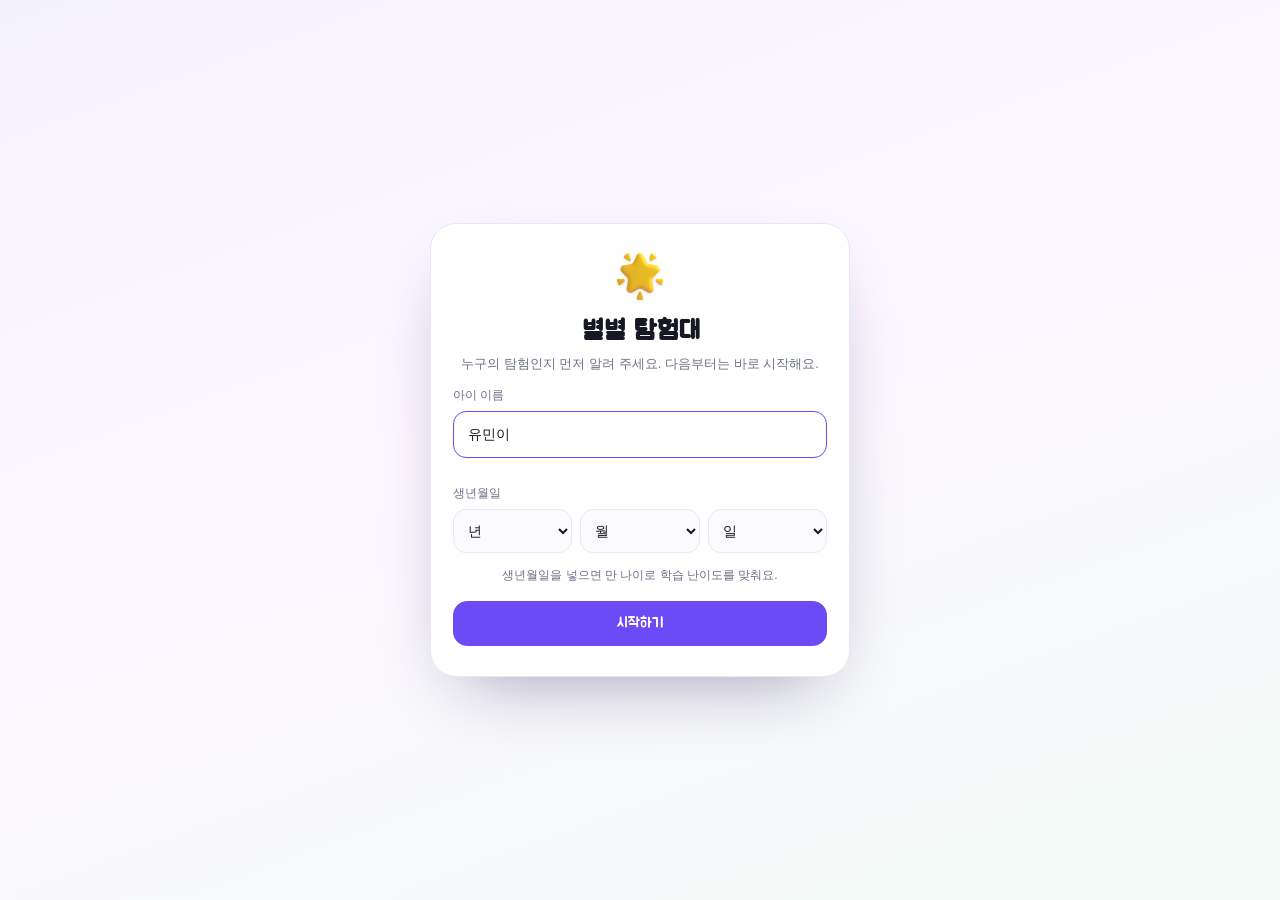
==== index.html @ 3e4d110d "Bust cache for explore panel visibility fix" ====
<!doctype html>
<html lang="ko">
<head>
<meta charset="utf-8">
<meta name="viewport" content="width=device-width, initial-scale=1, viewport-fit=cover">
<meta name="apple-mobile-web-app-capable" content="yes">
<meta name="apple-mobile-web-app-status-bar-style" content="default">
<meta name="theme-color" content="#f6f6fb">
<meta name="description" content="유민이를 위한 별별 탐험대 — 한글·수학·영어·그림 24강 커리큘럼 미리보기">
<title>별별 탐험대 · 유민이</title>
<link rel="preconnect" href="https://fonts.googleapis.com">
<link rel="preconnect" href="https://fonts.gstatic.com" crossorigin>
<link href="https://fonts.googleapis.com/css2?family=Jua&display=swap" rel="stylesheet">
<style>
@font-face{
    font-family:'JuaEmbed';
    src:url([data-uri]) format('woff2');
    font-weight:normal;font-style:normal;font-display:swap;
  }
/* ─────────────────────────────────────────────────────────
   별별 탐험대 · 깔끔 버전
   이미지 없이 색·여백·카드만으로 만든 파스텔 화이트 UI
   ───────────────────────────────────────────────────────── */
:root{
  --bg:#f5f6fb;
  --card:#ffffff;
  --ink:#161823;
  --muted:#6c7185;
  --line:#e7e8f2;
  --purple:#6a4bf5;
  --purple-d:#5538da;
  --purple-soft:#efecff;
  --amber:#f7b733;
  --amber-soft:#fff6e0;
  --amber-ink:#8a5b00;
  --green:#22b573;
  --red:#e5615f;
  /* 이모지는 3D 그림으로 바꿔 넣으므로 글꼴 목록에 이모지 폰트를 두지 않는다.
     (이모지 폰트의 U+0020 공백 폭이 1.25em이라 한글 폰트가 없는 환경에서
      모든 띄어쓰기가 넓게 벌어지는 문제가 있었다) */
  --display:'Jua','JuaEmbed','Pretendard',-apple-system,BlinkMacSystemFont,'Apple SD Gothic Neo','Malgun Gothic','Noto Sans KR','Noto Sans CJK KR',sans-serif;
  --body:'Pretendard',-apple-system,BlinkMacSystemFont,'Apple SD Gothic Neo','Malgun Gothic','Noto Sans KR','Noto Sans CJK KR',sans-serif;
  --shadow:0 10px 26px -18px rgba(23,24,40,.35);
}

*{box-sizing:border-box}
html,body{margin:0;padding:0}
body{
  background:var(--bg);
  color:var(--ink);
  font-family:var(--body);
  font-size:15px;
  line-height:1.5;
  /* 한국어는 어절(단어) 단위로 줄바꿈한다 — '연습해/요'처럼 낱말 중간에서 끊기지 않게 */
  word-break:keep-all;
  overflow-wrap:break-word;
  -webkit-font-smoothing:antialiased;
  padding-bottom:88px;
}
button{font:inherit;color:inherit;cursor:pointer}
input{font:inherit}
h1,h2,h3,p{margin:0}
[hidden]{display:none !important}

/* ── 상단 헤더 ───────────────────────────────────────── */
.topbar{
  position:sticky;top:0;z-index:40;
  background:rgba(255,255,255,.9);
  backdrop-filter:blur(12px);
  -webkit-backdrop-filter:blur(12px);
  border-bottom:1px solid var(--line);
}
.topbar-inner{
  max-width:1040px;margin:0 auto;
  padding:11px 20px;
  display:flex;align-items:center;justify-content:space-between;gap:12px;
}
.brand{display:flex;align-items:center;gap:11px;min-width:0}
.brand-mark{
  width:40px;height:40px;flex:0 0 40px;border-radius:13px;
  display:grid;place-items:center;font-size:19px;
  background:linear-gradient(135deg,#7d5cff,#5234d6);
  box-shadow:0 8px 18px -8px rgba(92,58,235,.75);
}
.brand-text{display:flex;flex-direction:column;min-width:0}
.brand-text strong{font-family:var(--display);font-size:19px;line-height:1.15;letter-spacing:-.2px}
.brand-text small{font-size:11.5px;color:var(--muted);margin-top:1px}
.top-actions{display:flex;align-items:center;gap:8px;flex:0 0 auto}
.star-pill{
  display:inline-flex;align-items:center;gap:5px;
  padding:8px 13px;border-radius:999px;
  background:var(--amber-soft);border:1px solid #f6e2b2;
  color:var(--amber-ink);font-size:13px;font-weight:600;
  transition:transform .18s ease;
}
.star-pill b{font-family:var(--display);font-weight:400;font-size:16px}
.star-pill .unit{font-size:12px}
.star-pill.pop{transform:scale(1.12)}

/* ── 본문 ───────────────────────────────────────────── */
.wrap{max-width:1040px;margin:0 auto;padding:18px 20px 26px}
.panel{display:block}
.section-head{margin:26px 0 12px}
.section-head.tight{margin-top:4px}
.section-head h2{font-family:var(--display);font-size:20px;font-weight:400}
.section-head h3{font-family:var(--display);font-size:15px;font-weight:400;color:#3a3f55}
.section-head p{font-size:12.5px;color:var(--muted);margin-top:3px}
.foot-note{margin-top:18px;font-size:12px;color:#8b90a3;text-align:center}

/* ── 별 선물 배너 ────────────────────────────────────── */
.gift-banner{
  width:100%;display:flex;align-items:center;gap:12px;
  padding:13px 16px;margin-bottom:14px;
  border:1px solid #f8d9a5;border-radius:18px;
  background:linear-gradient(100deg,#fff8e8,#fff2f6);
  text-align:left;
}
.gift-emoji{font-size:24px;flex:0 0 auto}
.gift-body{display:flex;flex-direction:column;flex:1 1 auto;min-width:0}
.gift-body strong{font-family:var(--display);font-size:15px;color:#8a4b00;font-weight:400}
.gift-body small{font-size:12px;color:#a07a4a;margin-top:1px}
.gift-go{
  flex:0 0 auto;padding:8px 14px;border-radius:999px;
  background:#f7b733;color:#5c3b00;font-family:var(--display);font-size:13px;
}

/* ── 히어로 ─────────────────────────────────────────── */
.hero{
  position:relative;overflow:hidden;
  display:grid;grid-template-columns:1.35fr .8fr;gap:22px;align-items:stretch;
  padding:30px 32px;border-radius:26px;color:#fff;
  background:linear-gradient(120deg,#6b4cf6 0%,#8a68ff 52%,#a98cff 100%);
  box-shadow:0 22px 46px -28px rgba(88,56,226,.85);
}
.hero-copy{position:relative;z-index:2}
.hero-badge{
  display:inline-flex;align-items:center;gap:6px;
  padding:5px 12px;border-radius:999px;
  background:rgba(255,255,255,.2);font-size:12px;letter-spacing:.2px;
}
.hero-title{
  font-family:var(--display);font-weight:400;
  font-size:clamp(26px,3.4vw,40px);line-height:1.18;
  margin:12px 0 8px;letter-spacing:-.5px;
}
.hero-sub{font-size:14px;color:rgba(255,255,255,.88);max-width:26em}
.hero-cta{
  margin-top:18px;display:inline-flex;align-items:center;gap:8px;
  padding:12px 20px;border-radius:14px;border:0;
  background:#ffe27a;color:#4a3000;
  font-family:var(--display);font-size:15px;
  box-shadow:0 10px 20px -12px rgba(0,0,0,.5);
  transition:transform .15s ease, box-shadow .15s ease;
}
.hero-cta:hover{transform:translateY(-1px)}
.hero-cta:active{transform:translateY(0) scale(.98)}
.hero-side{position:relative;z-index:1;min-height:150px;display:flex;align-items:stretch;justify-content:flex-end}
.hero-card{
  position:relative;z-index:2;width:100%;max-width:300px;
  padding:24px 26px;border-radius:22px;
  background:radial-gradient(130% 120% at 100% 0%,rgba(255,255,255,.30),rgba(255,255,255,.10) 62%);
  border:1px solid rgba(255,255,255,.32);
  backdrop-filter:blur(6px);
  box-shadow:0 18px 34px -26px rgba(56,26,140,.7);
  display:flex;flex-direction:column;justify-content:center;gap:12px;
}
.hero-card-label{font-size:13px;letter-spacing:.2px;color:rgba(255,255,255,.92)}
.hero-card-value{margin:0;font-family:var(--display);font-size:44px;font-weight:400;line-height:1.05;letter-spacing:-.5px}
.hero-bar{margin:0;height:12px;border-radius:99px;background:rgba(255,255,255,.24);overflow:hidden;box-shadow:inset 0 0 0 1px rgba(255,255,255,.16)}
.hero-bar i{display:block;height:100%;width:0;border-radius:99px;background:#ffe27a;transition:width .4s ease}
/* 장식 동심원·별은 배너에서 잘려 어색해 보여 쓰지 않는다 */
.hero-orbit,.hero-star{display:none}

/* ── 프로필 (읽기 전용 배지) ─────────────────────────── */
.profile-card{
  margin-top:16px;padding:15px 18px;
  background:var(--card);border:1px solid var(--line);border-radius:20px;
  box-shadow:var(--shadow);
  display:flex;align-items:center;justify-content:space-between;gap:12px;flex-wrap:wrap;
}
.profile-badge{
  display:inline-flex;align-items:center;gap:7px;flex-wrap:wrap;
  padding:9px 15px;border-radius:999px;
  background:#f4f2ff;border:1px solid #e5e0fb;
  font-size:13.5px;color:#4b4364;
}
.profile-badge .p-emoji{font-size:17px;line-height:1}
.profile-badge b{font-family:var(--display);font-weight:400;font-size:15.5px;color:#2a2542}
.profile-badge .p-dot{color:#b3add0}
.profile-badge .p-level{color:var(--purple-d);font-weight:700}
.profile-note{font-size:11.5px;color:#9aa0b3}
.chips{display:flex;gap:7px;flex-wrap:wrap}
.chip{
  padding:8px 13px;border-radius:999px;border:1.5px solid var(--line);
  background:#fff;font-size:12.5px;color:#4a4e63;
  transition:border-color .15s ease, background .15s ease, color .15s ease;
  white-space:nowrap;
}
.chip:hover{border-color:#d5d3ef}
.chip.on{border-color:var(--purple);background:var(--purple-soft);color:var(--purple-d);font-weight:700}
/* 칩·버튼·정보 줄 바로 뒤 설명은 위로 당기지 않는다 (버튼 테두리와 글씨가 겹치지 않게) */
.chips + .g-hint,
.g-actions + .g-hint,
.fam-line + .g-hint,
.upd-line + .g-hint{margin:4px 0 12px;line-height:1.55}

/* ── 과목 카드 ──────────────────────────────────────── */
.subject-grid{display:grid;grid-template-columns:repeat(2,minmax(0,1fr));gap:14px}
.subject-card{
  position:relative;text-align:left;
  padding:18px;border-radius:20px;
  background:var(--card);border:1px solid var(--line);
  box-shadow:var(--shadow);
  display:flex;flex-direction:column;gap:12px;
  transition:transform .16s ease, box-shadow .16s ease, border-color .16s ease;
}
.subject-card:hover{transform:translateY(-2px);box-shadow:0 16px 30px -20px rgba(23,24,40,.45);border-color:#dcdcf0}
.subject-card:active{transform:translateY(0) scale(.995)}
.sc-top{display:flex;align-items:flex-start;justify-content:space-between;gap:10px}
.sc-icon{
  width:48px;height:48px;flex:0 0 48px;border-radius:16px;
  display:grid;place-items:center;font-size:24px;
}
.sc-star{
  padding:4px 10px;border-radius:999px;font-size:11.5px;
  background:#f4f4fa;color:#8b90a3;border:1px solid var(--line);white-space:nowrap;
}
.sc-star.earned{background:var(--amber-soft);color:var(--amber-ink);border-color:#f6e2b2}
.sc-title{font-family:var(--display);font-size:19px;font-weight:400;line-height:1.2}
.sc-desc{font-size:12.5px;color:var(--muted);margin-top:2px}
.sc-foot{display:flex;align-items:center;gap:10px;margin-top:2px}
.sc-stage{font-size:12px;color:#4a4e63;flex:0 0 auto}
.sc-track{flex:1 1 auto;display:flex;gap:3px}
.sc-track i{flex:1 1 0;height:6px;border-radius:99px;background:#ececf6}
.sc-track i.on{background:var(--purple)}
.subject-card.hangul .sc-icon{background:#efeaff}
.subject-card.math .sc-icon{background:#fff3e0}
.subject-card.english .sc-icon{background:#e6f7f1}
.subject-card.art .sc-icon{background:#ffe9f0}
.subject-card.hangul .sc-track i.on{background:#7a5cf5}
.subject-card.math .sc-track i.on{background:#f5a623}
.subject-card.english .sc-track i.on{background:#0f9d76}
.subject-card.art .sc-track i.on{background:#e5477b}

/* ── 탭 바 ──────────────────────────────────────────── */
.tabbar{
  position:fixed;left:0;right:0;bottom:0;z-index:30;
  background:rgba(255,255,255,.96);
  backdrop-filter:blur(12px);
  -webkit-backdrop-filter:blur(12px);
  border-top:1px solid var(--line);
  padding-bottom:env(safe-area-inset-bottom);
}
.tabbar-inner{max-width:640px;margin:0 auto;display:grid;grid-template-columns:repeat(5,1fr)}
.tab{
  display:flex;flex-direction:column;align-items:center;justify-content:center;gap:2px;
  padding:8px 2px 9px;border:0;background:none;
  color:#8b90a3;font-size:10.5px;
  min-width:0;min-height:52px;
  transition:color .15s ease;
}
.tab span{font-size:19px;line-height:1;filter:grayscale(.4);transition:filter .15s ease}
.tab b{font-family:var(--display);font-size:11.5px;font-weight:400;white-space:nowrap}
.tab.on{color:var(--purple)}
.tab.on span{filter:none}

/* ── 공통 카드/버튼 ─────────────────────────────────── */
.card{
  background:var(--card);border:1px solid var(--line);border-radius:20px;
  box-shadow:var(--shadow);
}
.btn{
  padding:11px 16px;border-radius:14px;border:1px solid var(--line);
  background:#fff;color:#3a3f55;font-family:var(--display);font-size:14px;
  transition:transform .12s ease, background .15s ease, border-color .15s ease;
}
.btn:hover{background:#fafaff}
.btn:active{transform:scale(.98)}
.btn.primary{background:var(--purple);border-color:var(--purple);color:#fff}
.btn.primary:hover{background:var(--purple-d)}
.btn.amber{background:#ffd66b;border-color:#f7c64b;color:#5c3b00}
.btn.danger{background:#fff5f4;border-color:#f3cfc9;color:#bd3f31}
.btn:disabled{opacity:.42;cursor:default}
.btn:disabled:hover{background:#fff}

/* ── 스티커판 ───────────────────────────────────────── */
.board-card{padding:18px;margin-top:6px;max-width:760px}
.board-head{display:flex;align-items:center;justify-content:space-between;gap:10px;margin-bottom:14px}
.board-count{font-family:var(--display);font-size:17px}
.board-left{font-size:12.5px;color:var(--muted)}
.board-left b{font-family:var(--display);font-weight:400;color:var(--amber-ink)}
.sticker-grid{display:grid;grid-template-columns:repeat(5,minmax(0,1fr));gap:10px;max-width:560px}
.stick-cell{
  aspect-ratio:1/1;border-radius:16px;
  border:2px dashed #dcdcf0;background:#fbfbff;
  display:grid;place-items:center;font-size:26px;
  transition:transform .14s ease, background .15s ease, border-color .15s ease;
}
.stick-cell:hover{border-color:#c9c6ee}
.stick-cell.filled{
  border:2px solid #f6cf6c;background:linear-gradient(160deg,#fffaf0,#fff0cf);
  animation:pop .22s ease;
}
.stick-cell:active{transform:scale(.95)}
@keyframes pop{from{transform:scale(.8)}to{transform:scale(1)}}
.tray{
  display:flex;align-items:center;gap:5px;flex-wrap:wrap;
  min-height:30px;margin:14px 0 4px;
}
.tray .empty{font-size:12px;color:var(--muted)}
.tray .star{font-size:19px}
.board-actions{display:flex;gap:9px;flex-wrap:wrap;margin-top:12px}
.reward-card{
  margin-top:14px;padding:16px 18px;max-width:760px;
  display:flex;align-items:center;gap:14px;flex-wrap:wrap;
}
.reward-emoji{font-size:30px;flex:0 0 auto}
.reward-text{display:flex;flex-direction:column;flex:1 1 180px;min-width:0}
.reward-text strong{font-family:var(--display);font-size:15px;font-weight:400}
.reward-text small{font-size:12px;color:var(--muted);margin-top:2px}
.reward-card.done{border-color:#f6d38a;background:linear-gradient(100deg,#fffdf5,#fff6e2)}
.reward-card.done .reward-text strong{color:#8a5b00}

/* ── 별 상점 ────────────────────────────────────────── */
.shop-card{padding:6px 18px 14px}
.shop-head{display:flex;align-items:center;justify-content:space-between;gap:10px;padding:14px 0 10px;border-bottom:1px solid #f1f1f8;font-size:13px;color:var(--muted)}
.shop-head strong{font-family:var(--display);font-size:16px;font-weight:400;color:var(--amber-ink)}
.shop-list{display:flex;flex-direction:column}
.shop-item{display:flex;align-items:center;gap:12px;padding:13px 0;border-bottom:1px solid #f4f4fa}
.shop-item:last-child{border-bottom:0}
.shop-item .emoji{font-size:24px;flex:0 0 auto}
.shop-item .grow{flex:1 1 auto;min-width:0}
.shop-item .name{font-size:14px}
.shop-item .cost{font-size:12px;color:var(--amber-ink);margin-top:1px}
.req-card{padding:6px 18px}
.req-list{display:flex;flex-direction:column}
.req-item{display:flex;align-items:center;gap:11px;padding:12px 0;border-bottom:1px solid #f4f4fa}
.req-item:last-child{border-bottom:0}
.req-item .emoji{font-size:20px;flex:0 0 auto}
.req-item .grow{flex:1 1 auto;min-width:0}
.req-item .grow div{font-size:13.5px}
.req-item small{font-size:11.5px;color:var(--muted)}
.req-state{
  flex:0 0 auto;padding:4px 10px;border-radius:999px;font-size:11.5px;
  background:#f3f4fa;color:#7a7f95;
}
.req-state.ok{background:#e9f8f0;color:#0e7a4b}
.req-state.no{background:#fdeeee;color:#b23a3a}
.req-state.wait{background:#fff6e0;color:#8a5b00}
.hint{font-size:12.5px;color:var(--muted);padding:12px 0}

/* ── 퀴즈/보호자 시트 ───────────────────────────────── */
.sheet{
  position:fixed;inset:0;z-index:50;
  background:var(--bg);overflow-y:auto;
  -webkit-overflow-scrolling:touch;
}
.sheet-top{
  position:sticky;top:0;z-index:2;
  display:flex;align-items:center;gap:12px;
  max-width:820px;margin:0 auto;
  padding:12px 16px 10px;
  background:rgba(245,246,251,.94);
  backdrop-filter:blur(10px);
  -webkit-backdrop-filter:blur(10px);
}
.icon-btn{
  width:38px;height:38px;flex:0 0 38px;border-radius:12px;
  border:1px solid var(--line);background:#fff;
  font-family:var(--body);font-size:18px;line-height:1;color:#2c3048;
  display:grid;place-items:center;
}
.sheet-top-text{display:flex;flex-direction:column;min-width:0;flex:1 1 auto}
.sheet-top-text strong{font-family:var(--display);font-size:17px;font-weight:400;line-height:1.2}
.sheet-top-text small{font-size:11.5px;color:var(--muted);margin-top:1px}
.counter{
  flex:0 0 auto;padding:6px 12px;border-radius:999px;
  background:#fff;border:1px solid var(--line);
  font-family:var(--display);font-size:13px;color:#3a3f55;
}
.progress{
  height:6px;border-radius:99px;background:#e6e6f2;
  max-width:788px;margin:0 auto 12px;overflow:hidden;
}
.progress i{display:block;height:100%;width:0;background:linear-gradient(90deg,#7d5cff,#a58cff);border-radius:99px;transition:width .3s ease}
.sheet-body{
  max-width:820px;margin:0 auto;
  padding:0 16px 48px;
  display:flex;flex-direction:column;gap:14px;
}

/* 문제 카드 */
.q-card{padding:20px}
.q-top{display:flex;align-items:center;justify-content:space-between;gap:10px;flex-wrap:wrap}
.type-badge{
  padding:5px 12px;border-radius:999px;background:var(--purple-soft);
  color:var(--purple-d);font-size:11.5px;font-weight:700;
  white-space:nowrap;flex:0 0 auto;
}
.speak-btn{
  padding:8px 13px;border-radius:999px;border:1px solid var(--line);
  background:#fff;font-size:12.5px;color:#3a3f55;
}
.q-art{font-size:clamp(44px,9vw,64px);text-align:center;margin:16px 0 6px;line-height:1.15;letter-spacing:2px}
.q-text{
  font-family:var(--display);font-weight:400;
  font-size:clamp(18px,2.4vw,22px);text-align:center;line-height:1.45;
  margin:6px auto 18px;max-width:22em;
}
.options{display:grid;gap:10px}
.opt{
  min-height:58px;padding:14px 16px;border-radius:16px;
  border:1.5px solid var(--line);background:#fff;
  font-family:var(--display);font-size:18px;color:#23263a;
  transition:border-color .15s ease, background .15s ease, transform .12s ease;
}
.opt:hover{border-color:#d3d0f0;background:#fcfbff}
.opt:active{transform:scale(.99)}
.opt.pic{font-size:38px;line-height:1.1}
.opt.right{border-color:#37c98b;background:#eafaf1;color:#0e7a4b}
.opt.wrong{border-color:#f0928f;background:#fdeeee;color:#b23a3a}
.opt.dim{opacity:.42}

/* ── 입문 단계: 오래 고민하면 정답을 손가락으로 가리킨다 ──
   손가락은 보기 위에 absolute로 띄운다. 보기 padding은 그대로 두어
   글씨 가운데 정렬이 1px도 움직이지 않는다.  */
.opt{position:relative}
.opt.hint{
  border-color:#f9c46b;background:#fffdf3;
  box-shadow:0 0 0 4px rgba(255,186,80,.20);
  animation:hintCardGlow 1.8s ease-in-out infinite;
}
@keyframes hintPuck{
  0%,100%{transform:translateY(-50%) scale(1) rotate(-4deg)}
  45%{transform:translateY(-50%) scale(1.1) rotate(4deg)}
}
@keyframes hintPulse{      /* 테두리에서 퍼지는 금및 빛 */
  0%,100%{box-shadow:0 0 0 0 rgba(255,178,34,.65),0 10px 18px -8px rgba(150,95,0,.8)}
  60%{box-shadow:0 0 0 16px rgba(255,178,34,0),0 12px 22px -8px rgba(150,95,0,.5)}
}
@keyframes hintCardGlow{   /* 보기 테두리의 일렁이는 빛 */
  0%,100%{box-shadow:0 0 0 4px rgba(255,186,80,.20)}
  50%{box-shadow:0 0 0 7px rgba(255,186,80,.36),0 0 22px rgba(255,196,90,.55)}
}
@keyframes hintTwinkle{
  0%,100%{opacity:.22;transform:scale(.55) rotate(0deg)}
  45%{opacity:1;transform:scale(1) rotate(25deg)}
}
.hint-arrow{
  position:absolute;left:-4px;top:50%;width:66px;height:66px;
  display:grid;place-items:center;border-radius:50%;line-height:0;
  background:radial-gradient(circle at 36% 26%,#ffffff 0 52%,#fff7e0 78%,#ffe7b0 100%);
  border:3px solid #ffa81f;
  transform:translateY(-50%);cursor:pointer;touch-action:manipulation;
  animation:hintPuck 1.05s ease-in-out infinite,hintPulse 1.6s ease-in-out infinite;
  z-index:2;
}
.hint-arrow img{
  width:52px;height:52px;display:block;pointer-events:none;
  filter:drop-shadow(0 2px 3px rgba(140,80,0,.30));
}
.hint-arrow::before,.hint-arrow::after{   /* 반짝반짝 별 두 개 */
  content:'';position:absolute;z-index:3;pointer-events:none;width:19px;height:19px;
  background:url("data:image/svg+xml;utf8,<svg xmlns='http://www.w3.org/2000/svg' viewBox='0 0 24 24'><path d='M12 1l2.7 8.3L23 12l-8.3 2.7L12 23l-2.7-8.3L1 12l8.3-2.7z' fill='%23fffdf0' stroke='%23ffb000' stroke-width='1.6'/></svg>") no-repeat center/contain;
  animation:hintTwinkle 1.15s ease-in-out infinite;
}
.hint-arrow::before{top:-11px;right:-8px}
.hint-arrow::after{bottom:-11px;left:-8px;width:16px;height:16px;
  animation-duration:1.55s;animation-delay:.4s}
@media (min-width:900px){
  .hint-arrow{width:78px;height:78px;left:-6px}
  .hint-arrow img{width:62px;height:62px}
  .hint-arrow::before{width:22px;height:22px;top:-13px;right:-10px}
  .hint-arrow::after{width:19px;height:19px;bottom:-13px;left:-10px}
}
.feedback{
  margin-top:14px;padding:12px 14px;border-radius:14px;
  font-size:13.5px;text-align:center;
  background:#f5f5fb;color:#3a3f55;
}
.feedback.ok{background:#eafaf1;color:#0e7a4b}
.feedback.no{background:#fdeeee;color:#b23a3a}

/* 따라 말하기 */
.speak-card{padding:18px 20px}
.speak-head{display:flex;align-items:center;justify-content:space-between;gap:10px}
.speak-head strong{font-family:var(--display);font-size:15px;font-weight:400}
.speak-word{
  padding:5px 12px;border-radius:999px;background:#f2f0ff;color:#5b48c9;
  font-family:var(--display);font-size:15px;
}
.rec-row{display:flex;gap:9px;flex-wrap:wrap;margin-top:13px}
.btn.rec{background:#fff3f4;border-color:#f6d2d5;color:#c23b52}
.btn.rec-on{background:#ffe0e5;border-color:#f2aeb8;color:#b0233d}
.btn.send{width:100%;margin-top:10px;background:#f7f7fd}
.rec-status{font-size:12px;color:var(--muted);margin-top:10px}

/* ── 모달 ───────────────────────────────────────────── */
.modal{
  position:fixed;inset:0;z-index:70;
  display:grid;place-items:center;padding:20px;
  background:rgba(22,20,44,.45);
  backdrop-filter:blur(3px);
  overflow-y:auto;
}
.modal-card{
  width:min(430px,100%);
  background:#fff;border-radius:24px;padding:26px;
  box-shadow:0 30px 70px -30px rgba(18,14,50,.6);
  animation:rise .2s ease;
}
@keyframes rise{from{opacity:0;transform:translateY(10px)}to{opacity:1;transform:none}}
.modal-card h2{font-family:var(--display);font-size:19px;font-weight:400;text-align:center}
.modal-sub{font-size:12.5px;color:var(--muted);text-align:center;margin-top:6px}
.modal-actions{display:flex;gap:9px;margin-top:20px}
.modal-actions .btn{flex:1 1 0}
.pin-input{
  width:100%;margin-top:10px;padding:14px;border-radius:14px;
  border:1.5px solid var(--line);background:#fbfbfe;
  text-align:center;font-family:var(--display);font-size:23px;letter-spacing:6px;
  padding-left:calc(14px + 6px);
}
.pin-quiz{
  margin:15px 0 0;text-align:center;
  font-family:var(--display);font-size:27px;letter-spacing:1px;color:#2a2f45;
}
.pin-quiz small{display:block;margin-top:4px;font-family:var(--body);font-size:11.5px;letter-spacing:0;color:#8b90a3}
.pin-input:focus{outline:none;border-color:var(--purple);background:#fff}
.pin-error{min-height:18px;margin-top:8px;font-size:12.5px;color:#c0392b;text-align:center}
.celeb{text-align:center}
.celeb-emoji{font-size:54px;line-height:1;margin-bottom:10px}
.celeb-sub{font-size:13.5px;color:var(--muted);margin-top:8px}
.celeb .modal-actions{flex-wrap:wrap}
.celeb .modal-actions .btn{flex:1 1 130px}

/* ── 보호자 카드 ────────────────────────────────────── */
.g-card{padding:18px 20px}
.g-card h3{font-family:var(--display);font-size:16px;font-weight:400;margin-bottom:12px}
.g-card.danger{border-color:#f6ded9;background:#fffdfc}
.g-hint{font-size:12px;color:var(--muted);margin:-6px 0 12px}
.field{display:flex;flex-direction:column;gap:7px;margin-bottom:13px}
.field > span{font-size:12px;color:var(--muted)}
.field input{
  padding:12px 14px;border-radius:13px;border:1.5px solid var(--line);
  background:#fbfbfe;font-size:14px;color:var(--ink);
}
.field input:focus{outline:none;border-color:var(--purple);background:#fff}
.field select{
  padding:12px 10px;border-radius:13px;border:1.5px solid var(--line);
  background:#fbfbfe;font-size:14px;color:var(--ink);font-family:inherit;
}
.field select:focus{outline:none;border-color:var(--purple);background:#fff}
.birth-picks{display:flex;gap:8px}
.birth-picks select{flex:1 1 0;min-width:0}
.g-actions{display:flex;align-items:center;gap:10px;flex-wrap:wrap;margin-top:4px}
.g-state{font-size:12px;color:#0e7a4b}
.voice-list{display:flex;flex-direction:column;gap:8px}
.voice-item{display:flex;align-items:center;gap:10px;padding:10px 0;border-bottom:1px solid #f4f4fa}
.voice-item:last-child{border-bottom:0}
.voice-item .grow{flex:1 1 auto;min-width:0}
.voice-item .grow div{font-size:13.5px}
.voice-item small{font-size:11.5px;color:var(--muted)}

/* ── 보호자: 학습 관리 요약 ───────────────────────────── */
.g-summary{padding:16px 18px 14px}
.g-summary h3{margin-bottom:10px}
.gs-grid{display:grid;grid-template-columns:repeat(5,minmax(0,1fr));gap:8px}
.gs-item{
  display:flex;flex-direction:column;align-items:center;gap:3px;padding:10px 6px;
  border-radius:14px;background:linear-gradient(160deg,#f7f5ff,#fdfcff);border:1px solid #ece9fa;
}
.gs-ico{font-size:17px;line-height:1}
.gs-item b{font-family:var(--display);font-size:16px;font-weight:400;color:#3f3670;line-height:1.1}
.gs-item small{font-size:10.5px;color:var(--muted);text-align:center;line-height:1.2}

/* ── 토스트 ─────────────────────────────────────────── */
.toast{
  position:fixed;left:50%;bottom:96px;transform:translate(-50%,12px);
  z-index:90;max-width:calc(100% - 32px);
  padding:11px 18px;border-radius:999px;
  background:rgba(26,24,48,.92);color:#fff;font-size:13px;
  opacity:0;pointer-events:none;transition:opacity .2s ease, transform .2s ease;
  text-align:center;
}
.toast.show{opacity:1;transform:translate(-50%,0)}

/* ── 반응형 ─────────────────────────────────────────── */
@media (max-width:860px){
  .hero{grid-template-columns:1fr;padding:26px 24px;gap:16px}
  .hero-side{min-height:0}
  .hero-card{max-width:none;padding:20px 22px}
  .hero-card-value{font-size:36px}
}
@media (max-width:640px){
  body{padding-bottom:84px}
  .topbar-inner{padding:10px 14px}
  .brand-mark{width:36px;height:36px;flex-basis:36px;border-radius:12px;font-size:17px}
  .brand-text strong{font-size:17px}
  .brand-text small{font-size:10.5px}
  .star-pill{padding:7px 11px;font-size:12px}
  .star-pill b{font-size:15px}
  .wrap{padding:14px 14px 22px}
  .hero{padding:20px 18px 18px;border-radius:22px}
  .hero-title{font-size:25px;margin:10px 0 6px}
  .hero-sub{font-size:13px}
  .hero-cta{padding:11px 18px;font-size:14px}
  .hero-side{display:block;min-height:0}
  .hero-card{
    display:grid;grid-template-columns:1fr auto;align-items:center;
    max-width:none;padding:12px 16px;border-radius:16px;gap:8px 10px;
  }
  .hero-card-label{font-size:12px}
  .hero-card-value{font-size:18px;margin-top:0;letter-spacing:0}
  .hero-card .hero-bar{display:block;grid-column:1 / -1;height:8px;margin-top:0}
  .profile-card{padding:13px 14px;border-radius:18px;gap:10px}
  .profile-badge{padding:8px 12px;font-size:12.5px;gap:6px}
  .profile-badge b{font-size:14.5px}
  .profile-note{font-size:11px}
  .chip{padding:7px 11px;font-size:12px}
  .section-head{margin:20px 0 10px}
  .section-head h2{font-size:18px}
  .subject-grid{gap:11px}
  .subject-card{padding:14px;border-radius:18px;gap:10px}
  .sc-icon{width:42px;height:42px;flex-basis:42px;border-radius:14px;font-size:21px}
  .sc-title{font-size:17px}
  .sc-desc{font-size:11.5px}
  .sc-stage{font-size:11.5px}
  .sc-star{font-size:11px;padding:3px 8px}
  .board-card{padding:15px}
  .sticker-grid{gap:8px}
  .stick-cell{border-radius:13px;font-size:22px}
  .q-card{padding:16px}
  .opt{min-height:54px;font-size:17px}
  .opt.pic{font-size:32px}
  .sheet-top{padding:10px 14px 8px;gap:10px}
  .icon-btn{width:36px;height:36px;flex-basis:36px;border-radius:11px;font-size:17px}
  .sheet-top-text strong{font-size:16px}
  .sheet-top-text small{font-size:11px}
  .counter{font-size:12.5px;padding:5px 10px}
  .sheet-body{padding:0 14px 44px}
  .progress{margin:0 14px 10px;max-width:none}
  .modal-card{padding:22px}
  .g-card{padding:16px}
}
@media (max-width:380px){
  .brand-text small{display:none}
  .subject-grid{gap:9px}
  .sc-title{font-size:16px}
}

/* ── 과목별 놀이 탭 (한글 · 수학) ───────────────────── */
.mode-tabs{
  max-width:788px;margin:0 auto 12px;
  display:grid;grid-template-columns:repeat(2,minmax(0,1fr));gap:4px;
  padding:4px;border-radius:15px;background:#eceafb;
}
.mode-tab{
  padding:10px 4px;border:0;border-radius:11px;background:transparent;
  color:#6c6889;font-family:var(--display);font-size:13px;white-space:nowrap;
  transition:background .15s ease,color .15s ease,box-shadow .15s ease;
}
.mode-tab.on{background:#fff;color:var(--purple-d);box-shadow:0 4px 12px -8px rgba(80,52,214,.85)}

/* ── ✏️ 따라쓰기(한글 별) ───────────────────────────── */
.draw-card{padding:16px 16px 18px;max-width:560px;margin:0 auto;width:100%}
.draw-head{display:flex;align-items:center;justify-content:space-between;gap:10px;margin-bottom:10px}
.draw-head strong{font-family:var(--display);font-size:16px;font-weight:400}
.draw-count{font-size:11.5px;color:var(--muted)}
.letter-bar{
  display:flex;align-items:center;gap:10px;
  padding:8px 12px;margin-bottom:10px;border-radius:14px;
  background:#f4f2ff;border:1.5px solid #e8e3ff;
}
.letter-glyph{
  flex:0 0 auto;display:grid;place-items:center;
  width:42px;height:42px;border-radius:12px;background:#fff;
  border:1.5px solid #e1daff;color:var(--purple-d);
  font-family:var(--display);font-size:26px;line-height:1;
}
.letter-meta{display:flex;flex-direction:column;gap:1px;min-width:0;flex:1 1 auto}
.letter-meta b{font-size:13px;color:#3a3660}
.letter-meta small{font-size:11.5px;color:var(--muted)}
.sound-btn{flex:0 0 auto;white-space:nowrap}
.shape-row{display:grid;grid-template-columns:repeat(7,minmax(0,1fr));gap:6px;margin-bottom:12px}
.shape-chip{
  display:flex;align-items:center;justify-content:center;
  height:38px;padding:0;border-radius:12px;border:1.5px solid var(--line);background:#fff;
  font-size:12px;color:#4a4e63;
}
.shape-chip .glyph{font-family:var(--display);font-size:18px;line-height:1}
.shape-chip.on{border-color:var(--purple);background:var(--purple-soft);color:var(--purple-d);font-weight:700}
.draw-stage{
  position:relative;width:100%;max-width:430px;margin:0 auto;
  aspect-ratio:1/1;border-radius:20px;
  background:#fff;border:1.5px solid #e8e5f7;
  box-shadow:0 12px 26px -24px rgba(23,24,40,.7);
  overflow:hidden;
  touch-action:none;overscroll-behavior:contain;
  -webkit-user-select:none;user-select:none;-webkit-touch-callout:none;
  -webkit-tap-highlight-color:transparent;
}
.draw-stage canvas{position:absolute;inset:0;width:100%;height:100%;display:block}
.guide-canvas{pointer-events:none}
.draw-canvas{
  touch-action:none;cursor:crosshair;
  -webkit-user-select:none;user-select:none;-webkit-touch-callout:none;
  -webkit-tap-highlight-color:transparent;
}
.draw-tools{display:flex;flex-direction:column;gap:9px;margin-top:14px}
.tool-row{display:flex;align-items:center;gap:8px;flex-wrap:wrap}
.tool-label{flex:0 0 auto;font-size:11.5px;color:#9aa0b3;min-width:22px}
.tool-group{display:flex;align-items:center;gap:6px}
.swatch{
  width:30px;height:30px;border-radius:50%;border:2px solid #fff;padding:0;
  box-shadow:0 0 0 1.5px #e2dff1;
}
.swatch.on{box-shadow:0 0 0 2.5px var(--purple);transform:scale(1.08)}
.size-btn{
  width:32px;height:30px;border-radius:10px;border:1.5px solid var(--line);background:#fff;
  display:grid;place-items:center;padding:0;
}
.size-btn i{display:block;border-radius:50%;background:#4a4e63}
.size-btn.on{border-color:var(--purple);background:var(--purple-soft)}
.size-btn.on i{background:var(--purple)}
.tool-btn{
  padding:7px 11px;border-radius:10px;border:1.5px solid var(--line);background:#fff;
  font-size:12px;color:#4a4e63;
}
.tool-btn.on{border-color:#8fd3b8;background:#eafaf1;color:#0e7a4b;font-weight:700}
.draw-hint{font-size:12px;color:var(--muted);margin:11px 0 12px;text-align:center}
.draw-hint.ok{color:#0e7a4b;font-weight:700}
.draw-hint.warn{color:#b26a00;font-weight:700}
.stroke-progress{display:flex;gap:6px;justify-content:center;align-items:center;margin:12px 0 0;min-height:26px}
.stroke-progress i{display:grid;place-items:center;width:26px;height:26px;border-radius:50%;background:#f2f0fb;border:1.5px solid #e4e0f8;color:#a19ac4;font-style:normal;font-size:12px;font-weight:700}
.stroke-progress i.cur{border-color:var(--purple);color:var(--purple-d);background:#f4f1ff;transform:scale(1.08)}
.stroke-progress i.on{border-color:#8fd3b8;background:#eafaf1;color:#0e7a4b}
.draw-stage.shake{animation:pzShake .42s ease}
.btn.wide{width:100%;padding:13px 16px;font-size:15px}

/* ── 🧩 그림퍼즐 ────────────────────────────────────── */
.puzzle-card{position:relative;padding:16px 16px 18px;max-width:460px;margin:0 auto;width:100%;overflow:hidden}
.pz-head{display:flex;align-items:center;justify-content:space-between;gap:10px;margin-bottom:12px}
.pz-head strong{font-family:var(--display);font-size:16px;font-weight:400}
.pz-count{font-size:11.5px;color:var(--muted)}
.puzzle-board{
  position:relative;width:100%;max-width:340px;margin:0 auto;
  display:grid;grid-template-columns:1fr 1fr;grid-template-rows:1fr 1fr;gap:7px;
  aspect-ratio:1/1;
}
.pz-ghost{position:absolute;inset:0;opacity:.18;pointer-events:none}
.pz-ghost svg{width:100%;height:100%;display:block}
.pz-slot{
  position:relative;padding:0;border:2px dashed #d8d3f0;border-radius:14px;
  background:transparent;overflow:hidden;display:block;
}
.pz-slot.filled{border:2px solid #e4dffa;background:#fff;animation:pzPop .26s ease}
.pz-slot svg{width:100%;height:100%;display:block}
.pz-slot.shake{animation:pzShake .4s ease}
@keyframes pzPop{from{transform:scale(.9)}to{transform:scale(1)}}
@keyframes pzShake{0%,100%{transform:translateX(0)}20%{transform:translateX(-5px)}40%{transform:translateX(5px)}60%{transform:translateX(-3px)}80%{transform:translateX(3px)}}
.pz-msg{font-size:12.5px;color:var(--muted);text-align:center;margin:13px 0 4px}
.pz-msg.ok{color:#0e7a4b}
.pz-msg.warn{color:#b26a00}
.pz-tray{display:grid;grid-template-columns:repeat(4,minmax(0,1fr));gap:7px;max-width:340px;margin:10px auto 0}
.pz-piece{
  padding:0;aspect-ratio:1/1;border:2px solid #e7e3f7;border-radius:12px;
  background:#fff;overflow:hidden;display:block;
  box-shadow:0 6px 14px -12px rgba(23,24,40,.8);
  transition:transform .14s ease,border-color .14s ease;
}
.pz-piece svg{width:100%;height:100%;display:block}
.pz-piece.sel{border-color:var(--purple);transform:translateY(-4px) scale(1.05);box-shadow:0 10px 18px -12px rgba(90,60,230,.9)}
.pz-confetti{position:absolute;inset:0;overflow:hidden;pointer-events:none}
.pz-confetti i{position:absolute;top:-14px;width:8px;height:13px;border-radius:2px;animation:confettiFall 1.7s ease-in forwards}
@keyframes confettiFall{from{transform:translateY(-20px) rotate(0);opacity:1}to{transform:translateY(420px) rotate(540deg);opacity:0}}
.g-dirty{font-size:11.5px;color:#a06a00;margin-top:8px}

@media (max-width:640px){
  .mode-tabs{margin:0 14px 10px;border-radius:13px}
  .mode-tab{font-size:12px;padding:9px 2px}
  .draw-card,.puzzle-card{padding:13px;border-radius:18px}
  .letter-bar{padding:7px 10px;gap:8px;border-radius:13px}
  .letter-glyph{width:38px;height:38px;font-size:23px;border-radius:11px}
  .letter-meta b{font-size:12.5px}
  .letter-meta small{font-size:11px}
  .sound-btn{padding:6px 9px;font-size:11.5px}
  .shape-row{gap:5px}
  .shape-chip{height:34px;border-radius:10px}
  .shape-chip .glyph{font-size:16px}
  .swatch{width:27px;height:27px}
  .size-btn{width:29px;height:27px}
  .tool-btn{padding:6px 9px;font-size:11.5px}
  .draw-tools{gap:6px}
  .draw-hint{font-size:11.5px}
}

/* ── 🃏 짝 맞추기 (영어 별) ─────────────────────────── */
.match-card{position:relative;padding:16px 16px 18px;max-width:520px;margin:0 auto;width:100%;overflow:hidden}
.match-head{display:flex;align-items:center;justify-content:space-between;gap:10px;margin-bottom:6px}
.match-head strong{font-family:var(--display);font-size:16px;font-weight:400}
.match-count{font-size:11.5px;color:var(--muted)}
.match-msg{font-size:12.5px;color:var(--muted);text-align:center;margin:4px 0 12px}
.match-msg.ok{color:#0e7a4b}
.match-msg.warn{color:#b26a00}
.match-board{
  display:grid;grid-template-columns:repeat(3,minmax(0,1fr));gap:8px;
  max-width:340px;margin:0 auto;
}
.mcard{
  position:relative;aspect-ratio:1/1;padding:4px;border-radius:14px;
  border:2px solid #d8d3f0;background:#f3f1fd;
  display:flex;flex-direction:column;align-items:center;justify-content:center;gap:1px;
  overflow:hidden;transition:transform .14s ease,border-color .14s ease,background .14s ease;
}
.mcard .back{
  font-family:var(--display);font-size:22px;color:#b9b0e6;line-height:1;
}
.mcard b{font-family:var(--display);font-size:20px;font-weight:400;color:var(--purple-d);line-height:1.05}
.mcard small{font-size:10px;color:#6c6889;line-height:1.15;text-align:center;word-break:break-word}
.mcard .pic{font-size:30px;line-height:1}
.mcard.open{border-color:var(--purple);background:#fff;transform:translateY(-3px)}
.mcard.matched{border-color:#23b26d;background:#eafaf1}
.mcard.matched b{color:#0e7a4b}
.mcard.wrong{border-color:#e0736b;background:#fff1ef;animation:pzShake .4s ease}

@media (max-width:640px){
  .match-card{padding:13px;border-radius:18px}
  .match-board{gap:6px}
  .mcard{border-radius:11px}
  .mcard b{font-size:17px}
  .mcard small{font-size:8.5px}
  .mcard .pic{font-size:24px}
  .mcard .back{font-size:18px}
}

@media (prefers-reduced-motion:reduce){
  *{animation-duration:.001ms !important;transition-duration:.001ms !important}
}

/* ══════════════════════════════════════════════════════
   24강 수업 화면 · 별 지도 · 소원 쿠폰 (v3)
   ══════════════════════════════════════════════════════ */

/* ── 수업 화면 크게 ─────────────────────────────────── */
.sheet-top{max-width:1080px;width:94%}
.progress{max-width:1020px;width:94%}
.sheet-body{max-width:1080px;width:94%}
.q-card{padding:26px 26px 22px}
.q-top{gap:12px}
.q-tap{font-size:11.5px;color:#9aa0b3;flex:1 1 auto;text-align:right;min-width:0}
.q-text{font-size:clamp(22px,2.5vw,30px);max-width:26em;margin:10px auto 20px}
.q-art{font-size:clamp(56px,8vw,84px)}
.opt{min-height:76px;font-size:21px;border-radius:18px;padding:16px 18px}
.opt.pic{font-size:44px}
.feedback{font-size:15px;padding:14px 16px}
.feedback.shake{animation:pzShake .4s ease}

.step-bar{display:flex;gap:8px;justify-content:center;max-width:1020px;width:94%;margin:0 auto 10px;flex-wrap:wrap}
.step-chip{padding:7px 15px;border-radius:999px;background:#fff;border:1px solid var(--line);font-size:12.5px;color:#8b90a3;white-space:nowrap}
.step-chip.on{background:var(--purple);border-color:var(--purple);color:#fff;font-weight:700}
.step-chip.done{background:#eafaf1;border-color:#c9ecd9;color:#0e7a4b}

/* ── 획순 미니 애니메이션 ───────────────────────────── */
.learn-page{display:flex;flex-direction:column;gap:14px}
.anim-card{padding:18px 18px 16px;background:linear-gradient(160deg,#f7f4ff,#ffffff 70%);border-color:#e8e3ff}
.anim-head{display:flex;align-items:center;justify-content:space-between;gap:10px}
.anim-head strong{font-family:var(--display);font-size:17px;font-weight:400}
.anim-badge{padding:6px 12px;border-radius:999px;background:var(--purple-soft);color:var(--purple-d);font-size:11.5px;font-weight:700;white-space:nowrap}
.anim-card.solo{padding:22px 20px 18px}
.anim-card.solo .anim-head{justify-content:center;flex-wrap:wrap;gap:8px}
.anim-card.solo .anim-head strong{font-size:19px}
.anim-card.solo .anim-stage{width:min(420px,74vw);margin:16px auto 12px;border-radius:24px}
.anim-card.solo .anim-word{font-size:21px}
.anim-card.solo .anim-hint{font-size:12.5px;margin-top:6px}
.anim-next{max-width:420px;margin:0 auto}
.anim-next.ready{animation:nextPulse 1.15s ease-in-out infinite}
@keyframes nextPulse{0%,100%{transform:scale(1)}50%{transform:scale(1.035)}}
.anim-stage{position:relative;width:min(270px,62vw);aspect-ratio:1/1;margin:14px auto 8px;border-radius:20px;background:#fff;border:1.5px solid #e8e3ff;box-shadow:0 14px 30px -26px rgba(60,40,150,.8);overflow:hidden}
.anim-stage canvas{display:block;width:100%;height:100%}
.anim-word{text-align:center;font-family:var(--display);font-size:17px;color:#4a3f7a;cursor:pointer}
.anim-hint{text-align:center;font-size:11.5px;color:var(--muted);margin-top:4px}

/* ── 별 지도 ────────────────────────────────────────── */
.board-card{padding:20px;max-width:1000px}
.board-head{margin-bottom:12px;gap:12px;flex-wrap:wrap}
.board-left{font-size:12.5px;color:#7b7499;text-align:right;flex:1 1 auto}
.board-left b{color:#8a5b00;font-family:var(--display);font-weight:400}
.star-tray-wrap{display:flex;align-items:center;gap:10px;padding:10px 12px;border-radius:16px;background:linear-gradient(120deg,#f3f0ff,#fdfbff);border:1.5px solid #e8e3ff;margin-bottom:14px;flex-wrap:wrap}
.tray-label{font-size:12px;color:#7b7499;font-weight:700}
.star-tray{display:flex;align-items:center;gap:8px;min-height:46px;flex-wrap:wrap}
.star-chip{width:46px;height:46px;border-radius:14px;border:0;background:#fff;box-shadow:0 6px 14px -10px rgba(70,50,160,.7);font-size:24px;line-height:1;touch-action:none;cursor:grab;display:grid;place-items:center}
.star-chip:active{transform:scale(.94)}
.star-tray.locked{opacity:.6}
.tray-empty{font-size:12px;color:var(--muted)}
.tray-more{font-size:12px;color:#7b7499}
.tray-count{margin-left:auto;font-size:12px;color:#7b7499}
.starmap{position:relative;width:100%;aspect-ratio:16/7;border-radius:22px;overflow:hidden;background:radial-gradient(circle at 18% 12%,#413a7d 0%,#262050 46%,#141130 100%);box-shadow:inset 0 0 46px rgba(0,0,0,.4)}
.map-svg{position:absolute;inset:0;width:100%;height:100%}
.map-path{fill:none;stroke-linecap:round}
.map-path.dim{stroke:rgba(255,255,255,.22);stroke-width:3}
.map-path.lit{stroke:url(#litGrad);stroke-width:4.5;filter:drop-shadow(0 0 6px rgba(255,210,90,.85));transition:stroke-dashoffset .55s ease}
.map-nodes{position:absolute;inset:0}
.map-node{position:absolute;transform:translate(-50%,-50%);width:46px;height:46px;padding:0;border-radius:50%;border:1.5px dashed rgba(255,255,255,.38);background:rgba(255,255,255,.07);color:#fff;display:grid;place-items:center;touch-action:none}
.map-node .mn-star{font-size:18px;line-height:1;opacity:.7}
.map-node .mn-no{position:absolute;bottom:-16px;font-size:10px;color:rgba(255,255,255,.72)}
.map-node.on{border:2px solid #ffd86b;background:radial-gradient(circle,#fff5cf,#ffca4d);box-shadow:0 0 18px rgba(255,210,90,.85)}
.map-node.on .mn-star{opacity:1;font-size:20px}
.map-node.next{border-color:rgba(255,216,107,.95);animation:nodePulse 1.8s infinite}
.map-node.next .mn-star{opacity:.6;color:#ffe27a}
.map-node.hot{transform:translate(-50%,-50%) scale(1.2);border-color:#fff;box-shadow:0 0 24px rgba(255,255,255,.85)}
.map-node.pop{animation:nodePop .4s ease}
@keyframes nodePulse{0%,100%{box-shadow:0 0 0 0 rgba(255,216,107,.5)}50%{box-shadow:0 0 0 11px rgba(255,216,107,0)}}
@keyframes nodePop{0%{transform:translate(-50%,-50%) scale(.55)}60%{transform:translate(-50%,-50%) scale(1.25)}100%{transform:translate(-50%,-50%) scale(1)}}
.map-moon{position:absolute;right:5%;top:7%;font-size:22px;opacity:.9}
.map-spark{position:absolute;color:#fff;opacity:.65;font-size:11px}
.map-spark.s1{left:12%;top:8%}
.map-spark.s2{left:55%;top:14%}
.map-spark.s3{left:78%;top:44%}
.map-hint{text-align:center;font-size:12.5px;color:#6c6889;margin:14px 0 2px}
.board-actions{align-items:center}
.board-left2{font-size:12.5px;color:var(--muted)}
.board-left2 b{font-family:var(--display);font-weight:400;color:var(--amber-ink)}
@media (max-width:559px){
  .starmap{aspect-ratio:3/4;border-radius:18px}
  .map-node{width:40px;height:40px}
  .map-node .mn-star{font-size:15px}
  .map-node .mn-no{font-size:9px;bottom:-14px}
  .board-card{padding:15px}
  .star-chip{width:42px;height:42px;font-size:22px}
}
.drag-ghost{position:fixed;left:0;top:0;z-index:300;pointer-events:none;line-height:1;filter:drop-shadow(0 8px 14px rgba(10,8,30,.45))}
.drag-ghost .dg-star{font-size:34px}
.drag-ghost svg{width:90px;height:90px;display:block}
body.dragging{cursor:grabbing;user-select:none;-webkit-user-select:none}

/* ── 소원 쿠폰함 ────────────────────────────────────── */
.coupon-list{display:grid;grid-template-columns:repeat(2,minmax(0,1fr));gap:14px;padding:14px 0 4px}
.coupon{position:relative;display:flex;align-items:center;gap:12px;padding:16px 16px 16px 20px;border-radius:18px;background:linear-gradient(120deg,#fff2f7,#f3f0ff 70%);border:1.5px solid #f0e2ef;overflow:hidden;box-shadow:0 10px 22px -20px rgba(90,50,120,.7)}
.coupon::before,.coupon::after{content:'';position:absolute;width:18px;height:18px;border-radius:50%;background:var(--bg);top:50%;transform:translateY(-50%)}
.coupon::before{left:-10px}
.coupon::after{right:-10px}
.cp-emoji{flex:0 0 auto;font-size:32px;line-height:1;filter:drop-shadow(0 4px 6px rgba(120,80,140,.25))}
.cp-body{flex:1 1 auto;min-width:0;display:flex;flex-direction:column;gap:3px}
.cp-name{font-family:var(--display);font-size:16px;font-weight:400;color:#4a2c4a}
.cp-cost{font-size:11.5px;color:#8a6a9a}
.cp-btn{flex:0 0 auto;padding:9px 13px;border-radius:999px;border:1.5px solid #ffb6d2;background:#fff;color:#c23b74;font-size:12px;font-weight:700;white-space:nowrap}
.cp-btn:disabled{opacity:.45}
.cp-btn:active{transform:scale(.97)}
.cp-stamp{position:absolute;right:14px;top:10px;padding:4px 10px;border:2px solid #e5477b;border-radius:8px;color:#e5477b;font-weight:800;font-size:12px;letter-spacing:1px;transform:rotate(-12deg) scale(.6);opacity:0;pointer-events:none}
.coupon.stamped{animation:couponGlow 1.2s ease}
.coupon.stamped .cp-stamp{animation:stampIn .55s ease forwards}
@keyframes stampIn{0%{opacity:0;transform:rotate(-32deg) scale(1.9)}60%{opacity:1;transform:rotate(-10deg) scale(.95)}100%{opacity:1;transform:rotate(-10deg) scale(1)}}
@keyframes couponGlow{0%{box-shadow:0 0 0 0 rgba(255,182,210,.8)}100%{box-shadow:0 0 0 16px rgba(255,182,210,0)}}
@media (max-width:640px){
  .coupon-list{grid-template-columns:1fr;gap:10px}
  .cp-name{font-size:15px}
}

/* ── 따라쓰기 크게 ──────────────────────────────────── */
.draw-card{max-width:820px;padding:20px}
.draw-stage{max-width:520px;border-radius:22px}
.letter-bar{cursor:pointer;padding:10px 13px}
.letter-tap{margin-left:auto;font-size:11px;color:#8a7bbf}
.draw-hint{font-size:12.5px}
@media (max-width:640px){
  .draw-card{max-width:100%}
  .draw-stage{max-width:100%}
}

/* ── 그림퍼즐 크게 ──────────────────────────────────── */
.puzzle-card{max-width:840px;padding:22px}
.puzzle-board{max-width:520px;gap:9px}
.pz-tray{max-width:520px}
.pz-piece{touch-action:none}
.pz-slot{border-radius:16px}
.pz-msg{font-size:13px}
@media (max-width:640px){
  .puzzle-card{max-width:100%}
  .puzzle-board,.pz-tray{max-width:100%}
}

/* ── 짝 맞추기 그림 카드 ────────────────────────────── */
.match-card{max-width:1000px;padding:22px}
.match-board{max-width:540px;grid-template-columns:repeat(3,minmax(0,1fr));gap:12px}
.mcard{border-radius:18px;background:linear-gradient(160deg,#efeaff,#fdfbff);border:2px solid #ddd6f7;padding:6px}
.mcard.open{background:#fff;transform:translateY(-3px)}
.mcard.matched{border-color:#23b26d;background:linear-gradient(160deg,#eafaf1,#fbfffd)}
.mcard .mpic{display:grid;place-items:center;width:100%;height:100%;padding:7%}
.mcard .mpic svg{width:100%;height:100%;display:block}
.mcard .mword{font-family:var(--display);font-size:clamp(16px,1.9vw,26px);color:var(--purple-d);text-align:center;padding:6px;word-break:break-word;line-height:1.15}
.mcard .mback{display:grid;place-items:center;width:100%;height:100%;border-radius:12px;background:
  radial-gradient(circle at 30% 30%, rgba(255,255,255,.7) 0 8%, transparent 9%),
  repeating-linear-gradient(45deg,#efeaff 0 10px,#e6dfff 10px 20px)}
.mcard .mback i{font-style:normal;font-family:var(--display);font-size:26px;color:#9b8ed8;background:#fff;width:44px;height:44px;border-radius:50%;display:grid;place-items:center;box-shadow:0 6px 14px -10px rgba(60,40,120,.8)}
.mcard.matched .mback i{display:none}
@media (max-width:560px){
  .match-board{grid-template-columns:repeat(2,minmax(0,1fr));gap:9px}
  .match-card{padding:15px}
  .mcard .mback i{width:38px;height:38px;font-size:22px}
}

/* ── 사용 시간 제한: 잠금 화면 ──────────────────────────── */
/* 정해 둔 시간에는 모든 화면 위에 이 잠금 화면이 덮인다. */
.sleep-lock{
  position:fixed;inset:0;z-index:400;
  display:flex;align-items:center;justify-content:center;padding:24px;
  background:radial-gradient(125% 95% at 50% 0%,#33427b 0%,#1a2244 52%,#0b0f20 100%);
  color:#fff;text-align:center;overflow:hidden;
  animation:sleepIn .3s ease;
}
.sleep-lock[hidden]{display:none}
@keyframes sleepIn{from{opacity:0}to{opacity:1}}
.sleep-stars{
  position:absolute;inset:0;pointer-events:none;opacity:.45;
  background-image:
    radial-gradient(#fff 1.2px,transparent 1.6px),
    radial-gradient(#fff 1px,transparent 1.4px),
    radial-gradient(#ffe9a8 1.4px,transparent 1.8px);
  background-size:96px 96px,142px 142px,210px 210px;
  background-position:0 0,44px 62px,88px 20px;
  animation:sleepTwinkle 6s ease-in-out infinite;
}
@keyframes sleepTwinkle{0%,100%{opacity:.32}50%{opacity:.55}}
.sleep-card{position:relative;max-width:440px;width:100%}
.sleep-emoji{font-size:0;line-height:1;margin-bottom:8px}
.sleep-emoji .emoji-3d{width:104px;height:104px;filter:drop-shadow(0 12px 20px rgba(0,0,0,.5))}
.sleep-card h2{
  font-family:var(--display);font-weight:400;font-size:clamp(24px,4.4vw,30px);
  letter-spacing:-.5px;margin:0;color:#fff;
}
.sleep-msg{margin:12px 0 0;font-size:14.5px;line-height:1.65;color:#d7dfff}
.sleep-rule{margin:8px 0 0;font-size:12px;line-height:1.6;color:#9aa6d4}
.sleep-left{
  display:inline-block;margin-top:20px;padding:10px 18px;border-radius:999px;
  background:rgba(255,255,255,.13);border:1px solid rgba(255,255,255,.18);
  font-size:13.5px;color:#eef2ff;
}
.sleep-left b{font-family:var(--display);font-weight:400;font-size:17px;letter-spacing:.5px}
.sleep-actions{display:flex;justify-content:center;gap:9px;margin-top:24px}
.sleep-hint{margin:0;max-width:20em;font-size:12.5px;line-height:1.5;color:rgba(255,255,255,.72);text-align:center}
.btn.sleep-btn{
  background:rgba(255,255,255,.16);border-color:rgba(255,255,255,.3);color:#fff;
  font-size:13.5px;padding:12px 18px;
}
.btn.sleep-btn:hover{background:rgba(255,255,255,.24)}
/* 잠금 화면 위에서 여는 어른 확인은 잠금 화면보다 더 위에 둔다 */
#pinModal.pin-above-lock{z-index:500}

/* ── 사용 시간 제한: 보호자 기기 설정 카드 ─────────────── */
.sleep-row{display:flex;align-items:center;gap:10px;margin-top:13px}
.sleep-now{flex:1 1 auto;min-width:0;font-size:12.5px;line-height:1.45;color:var(--muted)}
.sleep-now b{display:block;font-size:13px;color:var(--ink);margin-bottom:2px}
.sleep-times{display:flex;align-items:center;gap:10px;flex-wrap:wrap;margin-top:13px}
.sleep-times label{display:flex;align-items:center;gap:7px;font-size:12px;color:var(--muted)}
.sleep-times input[type=time]{
  padding:9px 10px;border-radius:11px;border:1.5px solid var(--line);background:#fbfbfe;
  font-family:var(--display);font-size:15px;color:var(--ink);min-width:104px;
}
.sleep-times input[type=time]:focus{outline:none;border-color:var(--purple);background:#fff}
.sleep-state{margin:11px 0 0;font-size:12px;line-height:1.6;color:var(--muted)}
.sleep-warn{
  margin-top:11px;padding:10px 12px;border-radius:12px;font-size:11.5px;line-height:1.55;
  background:#fff8ea;border:1px solid #f2ddb6;color:#8a5b00;
}
.sleep-warn.off{background:#f2fbf5;border-color:#cfe9d9;color:#0e7a4b}
.sleep-warn[hidden]{display:none}

/* ── 보호자 확장 ────────────────────────────────────── */
.prog-rows{display:flex;flex-direction:column;gap:6px;margin-bottom:14px}
.prog-row{display:flex;align-items:center;gap:10px;padding:9px 0;border-bottom:1px solid #f4f4fa}
.prog-row:last-child{border-bottom:0}
.prog-info{flex:1 1 auto;min-width:0;display:flex;flex-direction:column;gap:1px}
.prog-info b{font-size:13px}
.prog-info small{font-size:11.5px;color:var(--muted)}
.btn.tiny{padding:7px 11px;font-size:11.5px}
.jump-row{display:flex;gap:8px}
.jump-row select{flex:1 1 0;min-width:0;padding:11px 10px;border-radius:12px;border:1.5px solid var(--line);background:#fbfbfe;font-size:13px;color:var(--ink)}
.coupon-admin{margin-top:12px;display:flex;flex-direction:column;gap:4px}
.coupon-admin-row{display:flex;align-items:center;gap:8px;padding:7px 0;border-bottom:1px solid #f6f4fb}
.ca-emoji{font-size:18px}
.ca-name{flex:1 1 auto;min-width:0;font-size:13px}
.ca-cost{font-size:12px;color:#8a5b00;white-space:nowrap}

@media (max-width:640px){
  .sheet-top,.sheet-body{width:100%}
  .progress{width:auto;margin:0 14px 10px}
  .q-card{padding:18px 16px}
  .q-text{font-size:21px}
  .opt{min-height:62px;font-size:18px;padding:13px 14px}
  .opt.pic{font-size:34px}
  .q-art{font-size:56px}
  .anim-stage{width:min(240px,66vw)}
  .anim-card.solo .anim-stage{width:min(300px,80vw)}
  .anim-card.solo .anim-head strong{font-size:17px}
  .anim-card.solo .anim-word{font-size:19px}
  .anim-head strong{font-size:15px}
  .step-chip{font-size:11.5px;padding:6px 11px}
}

/* 소원 쿠폰 티켓 아이콘 */
.cp-dots-wrap{display:flex;gap:3px;flex-wrap:wrap;margin-top:2px}
.cp-tickets i{font-style:normal;font-size:13px;line-height:1;opacity:.25;filter:grayscale(1)}
.cp-tickets i.on{opacity:1;filter:none}

/* 따라쓰기 화면 높이 맞춤 · 글자 칩 2줄 */
.draw-stage{width:min(460px,44vh);max-width:100%;margin:0 auto}
.shape-row{grid-template-columns:repeat(12,minmax(0,1fr))}
@media (max-width:640px){
  .draw-stage{width:min(360px,42vh)}
  .shape-row{grid-template-columns:repeat(8,minmax(0,1fr))}
}

/* 소원 쿠폰 티켓 아이콘 크게 */
.cp-tickets i{font-size:15px;opacity:.3;filter:none}
.cp-tickets i.on{opacity:1}
.cp-cost{line-height:1.35;word-break:keep-all}
/* 소원 쿠폰 티켓 아이콘 (최종) */
.cp-tickets{display:flex;gap:4px;align-items:center;margin-top:3px}
.cp-tickets i{display:block;width:20px;height:20px;font-style:normal;opacity:.35;line-height:0}
.cp-tickets i.on{opacity:1}
.cp-tickets i svg{width:20px;height:20px;display:block}
.shop-head strong b{font-family:var(--display);font-size:19px;font-weight:400;color:#c23b74}
.cp-tickets i{opacity:.5}
.map-node .mn-no{opacity:.95;font-size:10.5px;text-shadow:0 1px 3px rgba(0,0,0,.6)}
/* 따라쓰기 한 화면에 맞추기 */
.shape-row{display:flex;gap:6px;overflow-x:auto;padding:0 2px 6px;scrollbar-width:thin;-webkit-overflow-scrolling:touch}
.shape-row::-webkit-scrollbar{height:6px}
.shape-row::-webkit-scrollbar-thumb{background:#ddd8f2;border-radius:99px}
.shape-chip{flex:0 0 46px;height:40px}
.draw-stage{width:min(430px,40vh)}
@media (max-width:640px){
  .shape-chip{flex:0 0 40px;height:36px}
  .draw-stage{width:min(330px,38vh)}
}
.sc-foot .sc-track{min-width:44px}
.sc-stage{white-space:nowrap}
.sc-foot{flex-wrap:wrap;row-gap:5px}
.sc-foot .sc-track{min-width:36px;flex:1 1 60px}
@media (max-width:640px){
  .sc-foot{gap:6px}
  .sc-stage{font-size:10.8px;letter-spacing:-.2px}
}

/* ── 3D 이모지 일러스트 (Fluent Emoji 3D) ────────────── */
.emoji-3d{
  display:inline-block;width:1.15em;height:1.15em;
  vertical-align:-.21em;object-fit:contain;
  -webkit-user-select:none;user-select:none;pointer-events:none;
  filter:drop-shadow(0 1px 1.5px rgba(24,20,50,.14));
}
.emo-run{
  display:inline-flex;flex-wrap:wrap;justify-content:center;align-items:center;
  gap:.06em;max-width:100%;vertical-align:-.21em;
}
.emo-run .emoji-3d{display:block;vertical-align:baseline}
.brand-mark .emoji-3d{width:26px;height:26px;vertical-align:middle}
.sc-icon .emoji-3d{width:33px;height:33px;vertical-align:middle}
.celeb-emoji .emoji-3d,
.q-art .emoji-3d{width:1em;height:1em;vertical-align:middle}
.q-art .emo-run{vertical-align:middle}
.opt.pic .emoji-3d{width:1.05em;height:1.05em}
.hero-star .emoji-3d,
.map-moon .emoji-3d,
.tab span .emoji-3d,
.chip .emoji-3d,
.star-pill .emoji-3d,
.btn .emoji-3d{
  vertical-align:middle;
}
.star-pill .emoji-3d{width:16px;height:16px}

/* ── 홈 런처 · 태블릿 대시보드 ─────────────────────── */
.home-dash{display:grid;grid-template-columns:minmax(0,1fr);gap:14px;align-items:stretch}
.home-main{display:flex;flex-direction:column;min-width:0}
.home-side{display:flex;flex-direction:column;gap:14px;min-width:0}
.home-side>.card{min-width:0}

.launch-hero{
  display:flex;align-items:center;justify-content:space-between;gap:14px;
  margin:2px 2px 14px;
}
.lh-copy{min-width:0}
.launch-title{font-family:var(--display);font-size:27px;line-height:1.2;letter-spacing:-.3px}
.launch-sub{margin-top:4px;font-size:13px;color:var(--muted)}
.launch-time{
  font-family:var(--display);font-size:22px;color:#9aa0b4;
  padding:6px 12px;border-radius:14px;background:#fff;border:1px solid var(--line);
  flex:0 0 auto;
}
.launch-grid{display:grid;grid-template-columns:repeat(4,minmax(0,1fr));gap:14px}

/* ── 상단 어른용 앱 서랍 버튼 ───────────────────────── */
.top-adult{
  display:inline-flex;align-items:center;gap:5px;padding:7px 11px;border-radius:999px;
  border:1px solid var(--line);background:#fff;color:#6b7089;
  font-family:var(--body);font-size:11.5px;line-height:1.1;
}
.top-adult b{font-weight:700}
.top-adult:hover{border-color:#cfe0d9;color:#2f6b57}
.top-adult:active{transform:scale(.98)}

/* ── 홈 아래: 학습 줄 · 보상 ────────────────────────── */
.home-foot{display:flex;flex-direction:column;gap:10px}
.home-foot .home-today-line{margin-top:0}
.external-study-card{display:flex;align-items:center;justify-content:space-between;gap:12px;
  margin:12px 0;padding:13px 15px;border:1px solid #dcd6fb;border-radius:18px;background:#f8f6ff;}
.external-study-copy{display:flex;flex-direction:column;gap:4px;min-width:0}
.external-study-copy strong{font-size:14px;color:#40377b}
.external-study-copy small{font-size:12px;line-height:1.45;color:#77718f}
.external-study-right{display:flex;flex-direction:column;align-items:flex-end;gap:6px;flex:0 0 auto}
.external-study-right b{font-size:12px;color:#5147a4}
#externalStudyBtn{border:0;border-radius:999px;padding:9px 13px;background:#6c5ce7;color:#fff;font:700 12px sans-serif}
#externalStudyBtn:disabled{opacity:.48}
@media(max-width:520px){.external-study-card{align-items:flex-start}.external-study-right{align-self:center}}

/* ── 홈: 보상 (유튜브 키즈) ──────────────────────────── */
.home-reward{
  display:flex;align-items:center;gap:10px;margin-top:10px;padding:9px 14px;
  border-radius:18px;border:1px solid var(--line);background:#fff;
}
.home-reward[data-state="ready"]{border-color:#f3d3a0;background:linear-gradient(135deg,#fff8ec,#ffffff)}
.home-reward[data-state="running"]{border-color:#cfe8da;background:linear-gradient(135deg,#f2fbf6,#ffffff)}
.hr-ico{
  width:38px;height:38px;flex:0 0 38px;display:grid;place-items:center;border-radius:13px;
  background:#fff3f3;border:1px solid #f7dede;font-size:19px;
}
.hr-body{flex:1 1 auto;min-width:0}
.hr-title{display:block;font-family:var(--display);font-size:15px;line-height:1.25}
.hr-sub{display:block;margin-top:2px;font-size:11.5px;color:var(--muted);line-height:1.3}
.hr-right{display:flex;align-items:center;gap:8px;flex:0 0 auto}
.hr-time{
  font-family:var(--display);font-size:15px;color:#22795a;
  background:#e9f8f0;border-radius:999px;padding:5px 10px;
}
.hr-btn{
  padding:8px 14px;border-radius:12px;border:1px solid var(--line);background:#fff;
  font-family:var(--body);font-size:12.5px;font-weight:700;color:#4a4f66;
}
.home-reward[data-state="ready"] .hr-btn{background:#ffb940;border-color:#ffb940;color:#4a2f00}
.home-reward[data-state="running"] .hr-btn{border-color:#bfe8d6;color:#22795a}

/* 보상이 열리면(ready) 테두리가 반짝이며 시선을 끈다 */
@keyframes rewardGlow{
  0%,100%{box-shadow:0 0 0 0 rgba(255,185,64,.42), 0 10px 24px -20px rgba(255,150,20,.55)}
  50%{box-shadow:0 0 0 6px rgba(255,185,64,0), 0 16px 30px -14px rgba(255,150,20,.75)}
}
@keyframes rewardIcoPop{
  0%,100%{transform:scale(1) rotate(0)}
  38%{transform:scale(1.13) rotate(-7deg)}
  72%{transform:scale(.97) rotate(5deg)}
}
@keyframes rewardShine{
  0%{left:-45%}
  52%{left:118%}
  100%{left:118%}
}
.home-reward{position:relative;overflow:hidden}
.home-reward[data-state="ready"]{animation:rewardGlow 2.1s ease-in-out infinite}
.home-reward[data-state="ready"] .hr-ico{animation:rewardIcoPop 2.1s ease-in-out infinite}
.home-reward[data-state="ready"]::after{
  content:'';position:absolute;top:0;bottom:0;left:-45%;width:34%;pointer-events:none;
  background:linear-gradient(100deg,transparent,rgba(255,255,255,.9),transparent);
  transform:skewX(-14deg);animation:rewardShine 3.4s ease-in-out infinite;
}

/* ── 축하 이펙트: 별·컨페티 (터치 방해 없음) ─────────── */
.fx-layer{position:fixed;inset:0;z-index:95;pointer-events:none;overflow:hidden;contain:strict}
.fx-bit{
  position:absolute;pointer-events:none;line-height:1;will-change:transform,opacity;
  filter:drop-shadow(0 2px 5px rgba(120,90,0,.28));
}
.fx-ribbon{
  position:absolute;top:0;display:block;border-radius:2px;pointer-events:none;
  will-change:transform,opacity;
}

/* ── 보상 안내 모달 (추천 채널) ──────────────────────── */
.reward-modal{max-width:440px}
.rw-head{text-align:center}
.rw-emoji{font-size:42px;line-height:1}
.reward-modal h2{font-family:var(--display);font-size:20px;margin-top:6px}
.rw-timer{
  margin:10px auto 0;max-width:150px;padding:8px 12px;border-radius:14px;
  background:#e9f8f0;color:#1d6a4d;font-family:var(--display);font-size:24px;letter-spacing:1px;
}
.rw-timer[hidden]{display:none}
.rw-picks{margin-top:14px;text-align:left}
.rw-picks-title{font-family:var(--display);font-size:13.5px;color:#4a4f66;margin-bottom:7px}
.rw-list{list-style:none;display:flex;flex-direction:column;gap:6px;max-height:min(48vh,380px);overflow-y:auto}
.rw-item{display:flex;align-items:center;gap:9px;padding:7px 10px;border-radius:12px;background:#f8f8fd}
.rw-ico{width:28px;height:28px;flex:0 0 28px;display:grid;place-items:center;font-size:16px;background:#fff;border:1px solid var(--line);border-radius:9px}
.rw-body{display:flex;flex-direction:column;min-width:0}
.rw-body b{font-size:13px;font-weight:700;color:#2c3050}
.rw-body small{font-size:11px;color:var(--muted)}
.rw-note{margin-top:9px;font-size:11.5px;color:var(--muted);text-align:center}
.rw-note:empty{display:none}

.launch-tile{
  position:relative;display:flex;flex-direction:column;align-items:flex-start;gap:8px;
  padding:18px 16px 15px;border-radius:24px;border:1px solid var(--line);
  background:var(--card);text-align:left;
  box-shadow:0 12px 26px -20px rgba(23,24,40,.4);
  transition:transform .16s ease, box-shadow .16s ease;
  overflow:hidden;min-height:158px;
}
.launch-tile.has-app{border-color:#cfe8da}
.launch-tile:before{
  content:"";position:absolute;inset:0;border-radius:inherit;
  background:linear-gradient(160deg,var(--lt-a),var(--lt-b));
  opacity:.55;z-index:0;
}
.launch-tile>*{position:relative;z-index:1}
.launch-tile:hover{transform:translateY(-3px);box-shadow:0 18px 30px -22px rgba(23,24,40,.5)}
.launch-tile:active{transform:translateY(0) scale(.99)}
.lt-icon{
  width:68px;height:68px;border-radius:21px;display:grid;place-items:center;
  background:#ffffffcc;font-size:34px;box-shadow:0 8px 16px -12px rgba(23,24,40,.5);
}
/* 연결된 앱의 실제 아이콘을 보여 줄 때 */
.lt-icon.has-img{background:transparent;box-shadow:none;overflow:hidden;border-radius:20px}
.lt-icon.has-img img{width:100%;height:100%;object-fit:contain;border-radius:20px;display:block}
.lt-name{font-family:var(--display);font-size:22px;color:#2a2f45;line-height:1.15}
.lt-app{font-size:12px;color:#5d6478;display:flex;align-items:center;gap:4px;min-height:16px}
.lt-app .dot{width:6px;height:6px;border-radius:50%;background:#c9ccda;display:inline-block}
.lt-app.on{color:#2c7a5b;font-weight:600}
.lt-app.on .dot{background:#31b37c}
.lt-go{
  margin-top:auto;font-family:var(--display);font-size:12.5px;color:#6a4bf5;
  display:inline-flex;align-items:center;gap:4px;
}
.launch-tile[data-slot="hangul"]{--lt-a:#efeaff;--lt-b:#fbf7ff}
.launch-tile[data-slot="math"]{--lt-a:#fff3e0;--lt-b:#fffaf1}
.launch-tile[data-slot="lang"]{--lt-a:#e6f7f1;--lt-b:#f4fdf9}
.launch-tile[data-slot="library"]{--lt-a:#ffe9f0;--lt-b:#fff6f9}

/* 홈: 오늘의 학습 한 줄 요약 */
.home-today-line{
  display:flex;align-items:center;gap:9px;flex-wrap:wrap;
  margin-top:14px;padding:11px 15px;border-radius:16px;
  background:linear-gradient(120deg,#f7f4ff,#ffffff);
  border:1px solid #e4defb;
}
.htl-badge{font-size:11.5px;color:#5b3fd0;font-weight:600;white-space:nowrap}
.home-today-line strong{font-family:var(--display);font-size:15px;font-weight:400;white-space:nowrap}
.home-today-line small{font-size:12px;color:var(--muted)}
.htl-go{
  margin-left:auto;flex:0 0 auto;border:0;background:none;padding:4px 2px;
  font-family:var(--display);font-size:13px;color:#6a4bf5;
}

/* 홈 위젯: 환영 · 오늘 모은 별 · 응원 한마디 */
.card.home-welcome{
  position:relative;overflow:hidden;
  display:grid;grid-template-columns:auto minmax(0,1fr);align-items:center;gap:14px;
  padding:16px 18px;
  background:linear-gradient(140deg,#eef0ff,#fdfbff 65%,#ffffff);
  border-color:#e2e2f8;
}
.hw-art{
  width:64px;height:64px;flex:0 0 auto;border-radius:22px;display:grid;place-items:center;
  background:#ffffff;border:1px solid #e8e6fb;font-size:32px;
  box-shadow:0 10px 22px -16px rgba(80,60,200,.6);
}
.hw-body{display:flex;flex-direction:column;gap:1px;min-width:0}
.hw-date{font-size:12.5px;color:var(--muted)}
.hw-clock{
  font-family:var(--display);font-size:38px;line-height:1.05;letter-spacing:-1px;color:#2a2f45;
  font-variant-numeric:tabular-nums;
}
.hw-greet{margin-top:5px;font-size:12.8px;line-height:1.45;color:#5d6478}

.card.home-stars{
  display:flex;flex-direction:column;gap:9px;
  padding:15px 18px;
  background:linear-gradient(120deg,#fffaf0,#ffffff 70%);
  border-color:#f7e7bf;
}
.hs-head{display:flex;align-items:baseline;justify-content:space-between;gap:10px}
.hs-title{font-size:12.5px;font-weight:600;color:#8a5b00}
.hs-head strong{font-family:var(--display);font-size:20px;font-weight:400;color:#8a5b00;font-variant-numeric:tabular-nums}
.hs-bar{height:10px;border-radius:999px;background:#f2e4c6;overflow:hidden}
.hs-bar i{display:block;height:100%;width:0;border-radius:999px;background:linear-gradient(90deg,#ffd977,#f7b733);transition:width .45s ease}
.hs-next{margin:0;font-size:12.3px;color:#7a6a4a}
.hs-next b{color:#8a5b00;font-weight:700}

.card.home-cheer{
  display:flex;flex-direction:column;gap:8px;justify-content:center;
  padding:16px 18px;
  background:linear-gradient(130deg,#f6f1ff,#ffffff 75%);
  border-color:#e6dff9;
}
.hc-badge{
  align-self:flex-start;font-size:11.5px;font-weight:600;color:#5b3fd0;
  background:#efecff;border-radius:999px;padding:4px 10px;
}
.hc-line{font-family:var(--display);font-size:18.5px;line-height:1.45;color:#3a2f66}
.hc-from{font-size:11.8px;color:#8b90a3}

.stories-link{
  display:block;margin:20px 0;padding:18px;
  background:#e8f6ff;border-radius:18px;text-align:center;
  color:#29445b;text-decoration:none;font-size:18px;font-weight:bold;
}
.stories-link small{display:block;margin-top:2px;font-size:12px;font-weight:400;color:#5c7b90}

/* ── 런처 안내 모달 ─────────────────────────────────── */
.launch-modal .modal-actions{flex-direction:column;gap:8px}
.launch-modal .modal-actions .btn{width:100%}

/* ── 보호자: 런처 앱 연결 ───────────────────────────── */
.launch-admin{display:flex;flex-direction:column;gap:12px;margin-top:10px}
.la-row{border:1px solid var(--line);border-radius:16px;padding:13px 14px;background:#fbfbff}
.la-row.connected{border-color:#bfe8d6;background:#f4fcf8}
.la-row-head{display:flex;align-items:center;gap:9px}
.la-row-head .la-emoji{
  width:36px;height:36px;flex:0 0 36px;border-radius:12px;display:grid;place-items:center;
  background:#fff;border:1px solid var(--line);font-size:18px;
}
.la-row-head .la-name{font-family:var(--display);font-size:15.5px}
.la-row-head .la-state{
  margin-left:auto;font-size:11.5px;padding:4px 9px;border-radius:999px;
  background:#eef0f7;color:#767c92;white-space:nowrap;
}
.la-row.connected .la-state{background:#dcf5e9;color:#22795a}

/* 설치된 앱 목록에서 고르기 (안드로이드 앱) */
.la-pick{margin-top:10px;border:1px solid #e2e3f2;border-radius:14px;background:#fff;padding:9px 11px}
.la-pick-head{display:flex;align-items:center;gap:7px;flex-wrap:wrap;cursor:pointer;list-style:none}
.la-pick-head::-webkit-details-marker{display:none}
.la-pick-head::before{content:'▸';color:#9a9fb5;font-size:11px}
.la-pick[open] .la-pick-head::before{content:'▾'}
.la-pick-title{font-size:12.5px;font-weight:700;color:#3a3f55}
.la-pick-count{font-size:11px;color:#7d829a;background:#f2f3fa;border-radius:999px;padding:3px 8px}
.la-pick-body{margin-top:8px}
.la-pick-foot{display:flex;justify-content:flex-end;margin-top:8px}
.la-reload{
  font-size:11px;padding:4px 9px;border-radius:999px;
  border:1px solid #dcdcf0;background:#fff;color:#4a4f66;
}
.la-reload:hover{background:#f4f1ff;border-color:#c9befa}
.la-search{
  width:100%;padding:8px 11px;border-radius:10px;
  border:1px solid #dfe0ee;background:#fbfbff;font-size:12.5px;color:#2a2f45;
}
.la-search:focus{outline:none;border-color:#b9a8fa;background:#fff}
.la-applist{
  margin-top:8px;max-height:216px;overflow-y:auto;overscroll-behavior:contain;
  display:flex;flex-direction:column;gap:6px;padding-right:2px;
}
.la-app-option{
  display:flex;flex-direction:column;gap:2px;text-align:left;width:100%;
  padding:8px 10px;border-radius:11px;border:1px solid #e6e6f4;background:#fff;
}
.la-app-option b{font-size:13px;font-weight:600;color:#2a2f45}
.la-app-option small{font-size:10.5px;color:#8b90a3;word-break:break-all}
.la-app-option:hover{background:#f6f3ff;border-color:#cdc0fb}
.la-app-option.on{background:#f1fbf6;border-color:#9fdcbe}
.la-app-option.on b{color:#22795a}
.la-empty{margin-top:8px;font-size:11.5px;color:#8b90a3;text-align:center}
.la-manual{margin-top:9px}
.la-manual>summary{cursor:pointer;font-size:11.5px;color:#5b6080;padding:5px 2px;list-style:none}
.la-manual>summary::-webkit-details-marker{display:none}
.la-manual>summary::before{content:'▸ ';color:#9a9fb5}
.la-manual[open]>summary::before{content:'▾ '}
.la-presets{display:flex;flex-wrap:wrap;gap:6px;margin-top:9px}
.la-preset{
  font-size:11.5px;padding:5px 10px;border-radius:999px;
  border:1px solid #dcdcf0;background:#fff;color:#4a4f66;
}
.la-preset:hover{background:#f4f1ff;border-color:#c9befa}
.la-fields{display:grid;grid-template-columns:1fr 1fr;gap:7px;margin-top:9px}
.la-fields label{display:flex;flex-direction:column;gap:3px;font-size:11px;color:var(--muted)}
.la-fields input{
  width:100%;padding:8px 10px;border-radius:10px;border:1px solid #dfe0ee;
  background:#fff;font-size:12.5px;color:#2a2f45;
}
.la-btns{display:flex;gap:7px;margin-top:9px;align-items:center}
.la-btns .btn{padding:8px 13px;font-size:12.5px;border-radius:11px}
.la-btns .la-msg{font-size:11.5px;color:#2c7a5b;margin-left:2px}

/* 하위 탭을 보호자 헤더와 함께 위에 고정 */
.sheet-head{
  position:sticky;top:0;z-index:3;
  background:rgba(245,246,251,.96);
  backdrop-filter:blur(10px);-webkit-backdrop-filter:blur(10px);
}
.sheet-head .sheet-top{position:static;background:transparent;backdrop-filter:none;-webkit-backdrop-filter:none}
.g-tabs-wrap{max-width:1080px;width:94%;margin:0 auto;padding:0 0 10px}

/* ── 처음 시작: 아이 프로필 (딱 1회) ────────────────── */
.onboard{
  position:fixed;inset:0;z-index:80;display:flex;align-items:center;justify-content:center;
  padding:22px;overflow-y:auto;
  background:linear-gradient(160deg,#f5f2ff,#fdf7ff 45%,#f2fbf7);
}
.onboard[hidden]{display:none}
.ob-card{
  width:100%;max-width:420px;background:#fff;border:1px solid var(--line);border-radius:26px;
  padding:26px 22px 22px;box-shadow:0 30px 70px -34px rgba(30,20,70,.45);
  display:flex;flex-direction:column;gap:13px;text-align:center;
}
.ob-emoji{font-size:46px;line-height:1}
.ob-title{font-family:var(--display);font-size:26px;line-height:1.2}
.ob-sub{font-size:13px;color:var(--muted);margin-top:-6px}
.ob-card .field{text-align:left}
.ob-ages{display:flex;flex-wrap:wrap;gap:7px}
.ob-card .g-actions{flex-direction:column;gap:8px;margin-top:4px}
.ob-card .g-actions .btn{width:100%}
.ob-pick{font-size:12px;color:#6c7186}

/* ── 보호자: 하위 탭 (앱 연결 · 앱 서랍 · 기기·학습 설정) ── */
.g-tabs{display:grid;grid-template-columns:repeat(2,minmax(0,1fr));gap:6px;padding:6px;border-radius:16px;background:#eef0f8;border:1px solid #e3e5f0}
.g-tab{
  width:100%;min-width:0;min-height:42px;padding:10px 6px;border-radius:12px;border:0;background:transparent;
  font-family:var(--body);font-size:14px;font-weight:700;color:#6f7488;line-height:1.25;
  white-space:normal;overflow:visible;text-overflow:clip;word-break:keep-all;
}
.g-tab.on{background:#fff;color:#4a3fa8;box-shadow:0 6px 14px -10px rgba(60,45,140,.55)}
.g-tab:not(.on):hover{color:#4a4f66}
.g-panel{display:flex;flex-direction:column;gap:14px;min-width:0}
.g-panel[hidden]{display:none}
.g-jump-hit{border-color:#cdbcfb !important;box-shadow:0 0 0 3px rgba(140,110,255,.16) !important}

/* ── 보호자: 앱 서랍 (어른이 잠깐 쓰는 전체 앱) ─────── */
.ad-tools{display:flex;align-items:center;gap:8px;margin-top:12px}
.ad-search{
  flex:1 1 auto;min-width:0;padding:9px 12px;border-radius:11px;
  border:1px solid #dfe0ee;background:#fbfbff;font-size:13px;color:#2a2f45;
}
.ad-search:focus{outline:none;border-color:#b9a8fa;background:#fff}
.ad-count{
  flex:0 0 auto;font-size:11.5px;color:#7d829a;background:#f2f3fa;
  border-radius:999px;padding:4px 9px;white-space:nowrap;
}
.ad-grid{
  display:grid;grid-template-columns:repeat(auto-fill,minmax(94px,1fr));gap:9px;
  margin-top:11px;max-height:360px;overflow-y:auto;overscroll-behavior:contain;padding:2px;
}
.ad-app{
  display:flex;flex-direction:column;align-items:center;gap:6px;
  padding:11px 6px 9px;border-radius:15px;border:1px solid #ececf6;background:#fff;
  transition:background .15s ease,border-color .15s ease,transform .12s ease;
}
.ad-app:hover,.ad-app:focus-visible{background:#f7f4ff;border-color:#cdc0fb;outline:none;transform:translateY(-1px)}
.ad-app:active{transform:translateY(0) scale(.98)}
.ad-icon{
  width:42px;height:42px;border-radius:14px;display:grid;place-items:center;
  font-family:var(--display);font-size:18px;
  background:#eef0ff;color:#4a3fb0;border:1px solid #e2e4f8;
}
.ad-icon.has-img{background:transparent;border-color:transparent;overflow:hidden}
.ad-icon.has-img img{width:100%;height:100%;object-fit:contain;border-radius:12px;display:block}
.ad-name{
  width:100%;font-size:11.5px;line-height:1.3;color:#2a2f45;
  overflow:hidden;text-overflow:ellipsis;white-space:nowrap;
}
.ad-empty{margin:12px 0 2px;font-size:12px;color:#8b90a3;text-align:center;grid-column:1/-1}
.ad-note{margin-top:10px;font-size:11.5px;line-height:1.5;color:#8b90a3}

/* ── 보호자: 앱 업데이트 · 화면 고정 ──────────────────── */
.upd-line{display:flex;align-items:center;justify-content:space-between;gap:10px;flex-wrap:wrap}
.upd-ver{font-family:var(--display);font-size:13.5px;line-height:1.4;color:#2a2f45}
.upd-ver small{display:block;font-family:inherit;font-size:11.5px;font-weight:400;color:#8b90a3}
.upd-sep{height:1px;background:#ececf6;margin:15px 0 13px}
#appUpdateState{margin-top:9px}
#appUpdateState:empty{display:none}

@media (max-width:899px){
  .card.home-welcome{display:none}
}
@media (max-width:860px){
  .launch-grid{grid-template-columns:repeat(2,minmax(0,1fr));gap:12px}
  .launch-tile{min-height:150px}
}
@media (max-width:640px){
  .launch-hero{margin-bottom:12px}
  .launch-title{font-size:23px}
  .launch-sub{font-size:12px}
  .launch-time{font-size:18px;padding:5px 10px;border-radius:12px}
  .launch-grid{gap:10px}
  .launch-tile{padding:14px 13px 12px;border-radius:20px;min-height:142px;gap:6px}
  .lt-icon{width:56px;height:56px;border-radius:18px;font-size:28px}
  .lt-name{font-size:18px}
  .lt-app{font-size:11px}
  .lt-go{font-size:11.5px}
  .home-today-line{padding:10px 13px;border-radius:14px;gap:7px}
  .home-today-line strong{font-size:14px}
  .home-today-line small{font-size:11.5px}
  .htl-go{font-size:12.5px}
  .card.home-stars{padding:13px 15px}
  .card.home-cheer{padding:14px 15px}
  .hc-line{font-size:16.5px}
  .ad-grid{grid-template-columns:repeat(auto-fill,minmax(84px,1fr));gap:8px;max-height:300px}
  .stories-link{padding:15px;font-size:16px;margin:16px 0}
  .la-fields{grid-template-columns:1fr}
  .g-tab{font-size:11.5px;padding:8px 4px;letter-spacing:-.2px}
  .gs-grid{gap:6px}
  .gs-item{padding:9px 4px}
  .gs-item b{font-size:15px}
  .gs-item small{font-size:10px}
  .g-tabs-wrap{width:100%;padding:0 14px 9px}
  .ob-card{padding:22px 17px 18px;border-radius:22px}
  .ob-title{font-size:23px}
  .home-reward{padding:10px 12px;gap:9px;border-radius:16px}
  .hr-ico{width:36px;height:36px;flex:0 0 36px;border-radius:12px;font-size:18px}
  .hr-title{font-size:14px}
  .hr-sub{font-size:11px}
  .hr-btn{padding:7px 11px;font-size:12px}
  .reward-modal{max-width:100%}
}
@media (max-width:380px){
  .lt-name{font-size:16.5px}
  .lt-icon{width:46px;height:46px;border-radius:15px;font-size:23px}
  .launch-tile{min-height:134px}
}

/* ── 태블릿 가로(넓은 화면): 좌우 2단 대시보드 ──────── */

/* 세로 태블릿(700~899px): 1단이지만 환영 카드와 넉넉한 타일로 빈 공간을 줄인다 */
@media (min-width:700px) and (max-width:899px){
  .card.home-welcome{display:grid}
  .launch-tile{min-height:186px}
  .hw-clock{font-size:42px}
  .card.home-cheer .hc-line{font-size:19px}
}
@media (min-width:900px){
  .home-dash{
    grid-template-columns:minmax(0,1.3fr) minmax(0,1fr);
    gap:18px;
    min-height:calc(100vh - 212px);
    min-height:calc(100dvh - 212px);
  }
  .launch-hero{margin:0 2px 13px}
  .launch-title{font-size:31px}
  .launch-sub{font-size:13.5px;margin-top:5px}
  .launch-time{display:none}
  .launch-grid{
    grid-template-columns:repeat(2,minmax(0,1fr));
    grid-template-rows:repeat(2,minmax(0,1fr));
    gap:14px;flex:1 1 auto;min-height:0;
  }
  .launch-tile{min-height:0;padding:17px 22px 14px;border-radius:26px;gap:7px}
  .launch-tile:hover{transform:translateY(-4px)}
  .lt-icon{width:78px;height:78px;border-radius:25px;font-size:40px}
  .lt-name{font-size:26px}
  .lt-app{font-size:13.5px;min-height:18px}
  .lt-go{font-size:13.5px}
  .home-foot{flex-direction:row;align-items:stretch;gap:12px;margin-top:13px}
  .home-foot .home-reward{margin-top:0;flex:0 0 46%}
  .home-foot .home-today-line{margin-top:0;flex:1 1 auto;padding:10px 15px}
  .home-foot .home-today-line strong{font-size:15px}
  .home-side{display:grid;grid-template-rows:1.05fr 1fr 1.15fr;gap:16px}
  .card.home-welcome{padding:20px 20px;gap:16px}
  .hw-art{width:86px;height:86px;border-radius:28px;font-size:44px}
  .hw-clock{font-size:46px}
  .hw-date{font-size:13px}
  .hw-greet{font-size:13.5px}
  .card.home-stars{padding:18px 20px;gap:11px;justify-content:center}
  .hs-head strong{font-size:24px}
  .hs-title{font-size:13px}
  .hs-bar{height:12px}
  .hs-next{font-size:12.8px}
  .card.home-cheer{padding:18px 20px;gap:9px}
  .hc-line{font-size:20px;line-height:1.5}
  .hc-from{font-size:12px}
}

/* ══ 이번 주 집중 2과목 · 학습 탭 추천 카드 ══════════ */
.hero-week{display:inline-flex;align-items:center;gap:5px;margin-top:9px;font-size:11.5px;color:rgba(255,255,255,.82)}
.hero-picks{margin-top:16px;display:grid;grid-template-columns:repeat(2,minmax(0,1fr));gap:12px;max-width:560px}
.hero-pick{
  display:flex;flex-direction:column;align-items:stretch;gap:4px;min-width:0;
  padding:13px 14px 12px;border-radius:18px;border:1.5px solid rgba(255,255,255,.34);
  background:rgba(255,255,255,.14);color:#fff;text-align:left;
  transition:transform .15s ease, background .15s ease, border-color .15s ease;
}
.hero-pick:hover{background:rgba(255,255,255,.24);transform:translateY(-2px)}
.hero-pick:active{transform:translateY(0) scale(.98)}
.hero-pick.done{background:rgba(255,255,255,.26);border-color:rgba(255,255,255,.6)}
.hp-top{display:flex;align-items:center;justify-content:space-between;gap:8px;min-width:0}
.hp-icon{font-size:26px;line-height:1;flex:0 0 auto}
.hp-icon .emoji-3d{width:28px;height:28px;vertical-align:middle}
.hp-state{
  flex:0 0 auto;padding:4px 9px;border-radius:999px;white-space:nowrap;
  font-size:11px;font-weight:800;background:rgba(255,255,255,.28);color:#fff;
}
.hp-state.done{background:#8ff0c4;color:#0c4a32}
.hp-title{font-family:var(--display);font-size:16px;line-height:1.25;white-space:nowrap;overflow:hidden;text-overflow:ellipsis}
.hp-meta{font-size:11.5px;color:rgba(255,255,255,.86);white-space:nowrap;overflow:hidden;text-overflow:ellipsis}

/* ══ 보호자: 이번 주 집중 과목 ══════════════════════ */
.wf-range{font-size:11.5px;color:#7d829a;margin-top:-2px}
.wf-note{font-size:11.5px;line-height:1.55;color:#8b90a3;margin-top:2px}
.wf-note b{color:#4a3fa8}

/* ══ 보호자: 앱 연결 슬롯 카드 + 아이콘 선택 모달 ════ */
.la-row{gap:10px}
.la-row-head .la-emoji img{width:26px;height:26px;object-fit:contain;border-radius:8px;display:block}
.la-row-text{display:flex;flex-direction:column;min-width:0}
.la-row-text .la-name{font-family:var(--display);font-size:16px;line-height:1.25}
.la-row-text .la-state{
  margin-left:0;margin-top:2px;background:transparent;padding:0;
  font-size:11.5px;color:#8b90a3;white-space:nowrap;overflow:hidden;text-overflow:ellipsis;
}
.la-row-text .la-state.on{color:#22795a;font-weight:700}
.pick-modal{width:min(720px,94vw);max-width:none}
.pick-head h2{font-family:var(--display);font-size:20px}
.pk-search{
  width:100%;margin-top:13px;padding:11px 14px;border-radius:12px;
  border:1px solid #dfe0ee;background:#fbfbff;font-size:13.5px;color:#2a2f45;
}
.pk-search:focus{outline:none;border-color:#b9a8fa;background:#fff}
.pk-grid{
  display:grid;grid-template-columns:repeat(auto-fill,minmax(92px,1fr));gap:10px;
  margin-top:12px;max-height:min(56vh,420px);overflow-y:auto;overscroll-behavior:contain;padding:2px;
}
.pk-app{
  display:flex;flex-direction:column;align-items:center;gap:6px;min-height:92px;
  padding:11px 6px 9px;border-radius:16px;border:1.5px solid #ececf6;background:#fff;
  transition:background .15s ease,border-color .15s ease,transform .12s ease;
}
.pk-app:hover,.pk-app:focus-visible{background:#f7f4ff;border-color:#cdc0fb;outline:none;transform:translateY(-1px)}
.pk-app.on{border-color:#31b37c;background:#f2fbf6}
.pk-icon{
  width:50px;height:50px;border-radius:15px;display:grid;place-items:center;
  font-family:var(--display);font-size:25px;background:#f2f0ff;color:#4a3fb0;border:1px solid #ececf6;overflow:hidden;
}
.pk-icon.has-img{background:transparent;border-color:transparent}
.pk-icon img{width:100%;height:100%;object-fit:contain;border-radius:14px;display:block}
.pk-app b{font-size:11.5px;font-weight:600;line-height:1.25;color:#2a2f45;word-break:keep-all;text-align:center}
.pk-on{font-size:10px;font-weight:800;color:#22795a;background:#dcf5e9;border-radius:999px;padding:2px 7px}
.pk-empty{margin:16px 4px;font-size:12.5px;color:#8b90a3;text-align:center;grid-column:1/-1}
.ad-app .ad-icon{width:50px;height:50px;border-radius:16px;font-size:24px}
.ad-icon .emoji-3d{width:28px;height:28px;vertical-align:middle}

/* ══ 태블릿 가로: 홈을 화면에 꽉 차게 ═══════════════ */
@media (min-width:900px){
  body[data-tab="home"] .wrap{max-width:1240px;padding:20px 26px 28px}
  .home-dash{
    grid-template-columns:minmax(0,1.42fr) minmax(0,1fr);
    gap:20px;
    height:calc(100vh - 204px);
    height:calc(100dvh - 204px);
    min-height:520px;
  }
  .home-main,.home-side{min-height:0}
  .home-side>.card{min-height:0;overflow:hidden}
  .launch-hero{margin:0 2px 14px}
  .launch-title{font-size:34px}
  .launch-sub{font-size:14px}
  .launch-grid{gap:16px}
  .launch-tile{padding:20px 24px 16px;border-radius:28px;gap:9px}
  .lt-icon{width:92px;height:92px;border-radius:28px;font-size:46px}
  .lt-name{font-size:30px}
  .lt-app{font-size:14.5px;min-height:20px}
  .lt-go{font-size:14.5px}
  .home-foot{flex-direction:row;align-items:stretch;gap:12px;margin-top:13px}
  .home-foot .home-reward{flex:1.25 1 0;margin-top:0;padding:14px 18px;gap:14px;border-radius:20px}
  .home-foot .home-today-line{flex:1 1 0}
  .home-foot .home-reward .hr-ico{width:62px;height:62px;flex:0 0 62px;border-radius:20px;font-size:32px}
  .home-foot .home-reward .hr-ico .emoji-3d{width:36px;height:36px}
  .home-foot .home-reward .hr-title{font-size:21px}
  .home-foot .home-reward .hr-sub{font-size:13px;margin-top:3px}
  .home-foot .home-reward .hr-btn{padding:12px 20px;font-size:15px;border-radius:14px}
  .home-foot .home-reward .hr-time{font-size:20px;padding:8px 14px}
  .home-foot .home-today-line{padding:12px 18px;border-radius:18px}
  .home-foot .home-today-line strong{font-size:16px}
  .home-foot .home-today-line small{font-size:12.5px}
  .home-side{grid-template-rows:1.02fr 1fr 1.12fr;gap:18px}
  .hw-clock{font-size:46px}
  .hw-art{width:84px;height:84px;border-radius:26px;font-size:44px}
  .card.home-stars{padding:20px 22px;gap:12px}
  .hs-head strong{font-size:26px}
  .hs-bar{height:13px}
  .hc-line{font-size:19.5px}
  .card.home-cheer{padding:16px 18px;gap:8px}
  .card.home-welcome{padding:18px;gap:14px}
  .hero{padding:34px 36px}
  .hero-picks{max-width:620px}
  .hero-pick{padding:16px 18px 15px;border-radius:20px}
  .hp-icon{font-size:32px}
  .hp-icon .emoji-3d{width:34px;height:34px}
  .hp-title{font-size:19px}
  .hp-meta{font-size:12.5px}
  .hp-state{font-size:12px;padding:5px 11px}
}
@media (max-width:640px){
  .hero-picks{gap:9px;margin-top:13px}
  .hero-pick{padding:12px 11px 11px;border-radius:15px;gap:3px}
  .hp-icon{font-size:24px}
  .hp-icon .emoji-3d{width:25px;height:25px}
  .hp-title{font-size:15px}
  .hp-meta{font-size:11px}
  .hp-state{font-size:10.5px;padding:3px 7px}
  .hero-week{font-size:11px}
  .pk-grid{grid-template-columns:repeat(auto-fill,minmax(84px,1fr));gap:8px}
  .pk-icon{width:46px;height:46px;font-size:23px}
}
/* ══ 보호자 3탭 · 기기 설정 접이식 섹션 ═════════════ */
.g-tabs{grid-template-columns:repeat(3,minmax(0,1fr))}
.g-sec{border:1px solid var(--line);border-radius:18px;background:#fff;overflow:hidden;box-shadow:var(--shadow)}
.g-sec>summary{
  display:flex;align-items:center;gap:9px;padding:15px 16px;cursor:pointer;list-style:none;
  font-family:var(--display);font-size:16px;color:#2f3550;
}
.g-sec>summary::-webkit-details-marker{display:none}
.g-sec>summary::after{content:'▾';margin-left:auto;color:#9aa0b4;font-size:13px;transition:transform .15s ease}
.g-sec[open]>summary::after{transform:rotate(180deg)}
.g-sec>summary:hover{background:#f8f7ff}
.gs-title{flex:0 0 auto}
.gs-sub{min-width:0;font-family:var(--body);font-size:11.5px;font-weight:400;color:#8b90a3;overflow:hidden;text-overflow:ellipsis;white-space:nowrap}
.gs-body{display:flex;flex-direction:column;gap:12px;padding:0 12px 14px}
.gs-body>.card{margin:0}
@media (max-width:640px){
  .pk-grid{grid-template-columns:repeat(auto-fill,minmax(84px,1fr));gap:8px}
  .pk-icon{width:46px;height:46px;font-size:23px}
  .g-sec>summary{font-size:15px;padding:13px 14px}
}
</style>
<script src="sync.js?v=20261128-3"></script>
</head>
<body>

<!-- ══════════════ 처음 시작: 아이 프로필 (딱 1회) ══════════════ -->
<section class="onboard" id="onboardScreen" aria-label="처음 시작하기" hidden>
  <div class="ob-card">
    <span class="ob-emoji" aria-hidden="true">🌟</span>
    <h1 class="ob-title">별별 탐험대</h1>
    <p class="ob-sub">누구의 탐험인지 먼저 알려 주세요. 다음부터는 바로 시작해요.</p>
    <label class="field">
      <span>아이 이름</span>
      <input id="obName" type="text" maxlength="10" placeholder="예) 유민" autocomplete="off">
    </label>
    <div class="field" style="margin-bottom:0">
      <span>생년월일</span>
      <div class="birth-picks" role="group" aria-label="아이 생년월일">
        <select id="obBirthYear" aria-label="태어난 연도"><option value="">년</option></select>
        <select id="obBirthMonth" aria-label="태어난 월"><option value="">월</option></select>
        <select id="obBirthDay" aria-label="태어난 일"><option value="">일</option></select>
      </div>
    </div>
    <p class="ob-pick" id="obPick">생년월일을 넣으면 만 나이로 학습 난이도를 맞춰요.</p>
    <div class="g-actions">
      <button class="btn primary" id="obStart" type="button">시작하기</button>
      <span class="g-state" id="obState" role="status"></span>
    </div>
  </div>
</section>

<header class="topbar">
  <div class="topbar-inner">
    <div class="brand">
      <span class="brand-mark" aria-hidden="true">🌟</span>
      <span class="brand-text">
        <strong>별별 탐험대</strong>
        <small>배움이 즐거운 작은 우주</small>
      </span>
    </div>
    <div class="top-actions">
      <button class="top-adult" id="homeDrawerBtn" type="button" aria-label="어른용 앱 서랍 열기 · 보호자 확인 필요">
        <span aria-hidden="true">🔒</span><b>앱 서랍</b>
      </button>
      <div class="star-pill" id="starPill" title="지금 쓸 수 있는 별">
        <span aria-hidden="true">⭐</span><b id="starCount">0</b><span class="unit">개</span>
      </div>
    </div>
  </div>
</header>

<main class="wrap" id="main">

  <!-- ══════════════ 홈 (런처) ══════════════ -->
  <section class="panel" id="panelHome" aria-label="홈 런처">

    <button class="gift-banner" id="giftBanner" type="button" hidden>
      <span class="gift-emoji" aria-hidden="true">🎁</span>
      <span class="gift-body">
        <strong id="giftTitle">엄마의 별 선물이 도착했어!</strong>
        <small id="giftSub">별 3개가 들어 있어요</small>
      </span>
      <span class="gift-go">받기</span>
    </button>

    <!-- 태블릿(넓은 화면)에서는 좌우 2단 대시보드, 좁은 화면에서는 위아래 1단 -->
    <div class="home-dash">

      <div class="home-main">
        <div class="launch-hero">
          <div class="lh-copy">
            <h1 class="launch-title" id="launchHello">안녕, 유민아!</h1>
            <p class="launch-sub" id="launchSub">오늘 열고 싶은 앱을 콕 눌러 봐요</p>
          </div>
          <span class="launch-time" id="launchClock" aria-hidden="true">--:--</span>
        </div>

        <div class="launch-grid" id="launchGrid"></div>

        <section class="external-study-card" id="externalStudyCard" aria-live="polite">
          <div class="external-study-copy">
            <strong>📚 외부 앱 학습 보상</strong>
            <small id="externalStudyHint">학습 앱에서 공부한 뒤 돌아오면 사용 시간을 확인해요.</small>
          </div>
          <div class="external-study-right">
            <b id="externalStudyTime">0 / 10분</b>
            <button id="externalStudyBtn" type="button">확인 중…</button>
          </div>
        </section>

        <div class="home-foot">
        <!-- 보상: 오늘 학습 2회를 마치면 유튜브 키즈 20분 -->
        <div class="home-reward" id="homeReward" data-state="locked">
          <span class="hr-ico" aria-hidden="true">🎬</span>
          <div class="hr-body">
            <strong class="hr-title">유튜브 키즈</strong>
            <small class="hr-sub" id="hrSub">학습 2회 완료 시 열려요 (현재 0/2)</small>
          </div>
          <div class="hr-right">
            <span class="hr-time" id="hrTime" hidden>20:00</span>
            <button class="hr-btn" id="hrBtn" type="button">안내</button>
          </div>
        </div>

        <div class="home-today-line">
          <span class="htl-badge" aria-hidden="true">✨ 오늘의 학습</span>
          <strong id="launchTodayTitle">한글 별 1강</strong>
          <small id="launchTodaySub">글자를 만나 볼까?</small>
          <button class="htl-go" id="launchTodayGo" type="button">학습 열기 ›</button>
        </div>
        </div>
      </div>

      <aside class="home-side" aria-label="오늘의 위젯">

        <section class="card home-welcome" id="homeWelcome">
          <div class="hw-art" id="homeArt" aria-hidden="true">☀</div>
          <div class="hw-body">
            <span class="hw-date" id="homeDate">오늘</span>
            <span class="hw-clock" id="homeClockBig" aria-hidden="true">--:--</span>
            <p class="hw-greet" id="homeGreet">오늘도 신나게 시작해 볼까?</p>
          </div>
        </section>

        <section class="card home-stars" id="homeStars">
          <div class="hs-head">
            <span class="hs-title"><span aria-hidden="true">⭐</span> 오늘 모은 별</span>
            <strong id="hsToday">0 / 2개</strong>
          </div>
          <div class="hs-bar" aria-hidden="true"><i id="hsBar"></i></div>
          <p class="hs-next" id="hsNext">소원 쿠폰까지 14개</p>
        </section>

        <section class="card home-cheer" id="homeCheer">
          <span class="hc-badge"><span aria-hidden="true">💬</span> <span class="kid-name">유민이</span> 응원 한마디</span>
          <p class="hc-line" id="homeCheerLine">유민이는 오늘도 반짝반짝 빛나고 있어!</p>
          <span class="hc-from">엄마 · 아빠가 응원해요</span>
        </section>

      </aside>
    </div>
  </section>

  <!-- ══════════════ 학습 (별별 탐험대) ══════════════ -->
  <section class="panel" id="panelLearn" aria-label="학습" hidden>

    <div class="hero">
      <div class="hero-copy">
        <span class="hero-badge" id="heroBadge">✨ 오늘의 추천</span>
        <h1 class="hero-title" id="heroTitle">안녕, 유민아!</h1>
        <p class="hero-sub" id="heroSub">이번 주는 한글 별 · 영어 별을 집중해서 만나 볼까?</p>
        <div class="hero-picks" id="heroPicks" role="group" aria-label="이번 주 집중 과목"></div>
        <span class="hero-week" id="heroWeek">이번 주</span>
      </div>
      <div class="hero-side" aria-hidden="true">
        <div class="hero-card">
          <span class="hero-card-label">🌟 별 지도</span>
          <strong class="hero-card-value" id="heroBoard">0 / 14칸</strong>
          <div class="hero-bar"><i id="heroBar"></i></div>
        </div>
        <div class="hero-orbit o1"></div>
        <div class="hero-orbit o2"></div>
        <span class="hero-star s1">⭐</span>
        <span class="hero-star s2">✨</span>
        <span class="hero-star s3">🌟</span>
      </div>
    </div>

    <div class="profile-card">
      <div class="profile-badge" id="profileBadge">
        <span class="p-emoji" aria-hidden="true">🧸</span>
        <b id="profileName">유민이</b>
        <span class="p-dot" aria-hidden="true">·</span>
        <span id="profileAge">3~4세 (입문)</span>
        <span class="p-dot" aria-hidden="true">·</span>
        <span class="p-level" id="profileLevel">1단계 · 기초</span>
      </div>
      <span class="profile-note">🔒 난이도는 보호자 탭에서 바꿔요</span>
    </div>

    <a class="stories-link" href="stories.html">
      🚓 이야기 구조대 출동!
      <small>1화 · 사라진 아기 토끼</small>
    </a>

    <div class="section-head" id="learnSection">
      <h2>이야기 다음엔 별 학습!</h2>
      <p>구조대 이야기에서 만난 글자와 숫자를 아래 과목에서 이어서 연습해요.</p>
      <p>과목을 고르면 지금 하던 강이 바로 열려요</p>
    </div>

    <div class="subject-grid" id="subjectGrid"></div>

    <p class="foot-note">강을 하나 마치면 ⭐ 1개를 받아요 · 별 지도 14칸을 채우면 소원 쿠폰 1장을 받아요</p>
  </section>

  <!-- ══════════════ 별 지도 ══════════════ -->
  <section class="panel" id="panelBoard" aria-label="별 지도" hidden>
    <div class="section-head tight">
      <h2>🌟 별 지도</h2>
      <p>별을 하나씩 붙여 14번 보물 상자까지 길을 이어요</p>
    </div>

    <div class="card board-card">
      <div class="board-head">
        <span class="board-count" id="boardCount">0 / 14칸</span>
        <span class="board-left"><b id="boardToday">오늘 모은 별: 0 / 2개</b></span>
      </div>

      <div class="star-tray-wrap">
        <span class="tray-label">붙일 별</span>
        <div class="star-tray" id="starTray" role="group" aria-label="붙일 수 있는 별"></div>
        <span class="tray-count" id="trayCount"></span>
      </div>

      <div class="starmap" id="starMap">
        <svg class="map-svg" id="mapSvg" viewBox="0 0 1000 440" aria-hidden="true">
          <defs>
            <linearGradient id="litGrad" x1="0" y1="0" x2="1" y2="1">
              <stop offset="0%" stop-color="#ffe27a"/>
              <stop offset="50%" stop-color="#ffb84d"/>
              <stop offset="100%" stop-color="#ffd86b"/>
            </linearGradient>
          </defs>
          <path id="mapPathDim" class="map-path dim" d=""></path>
          <path id="mapPathLit" class="map-path lit" d=""></path>
        </svg>
        <span class="map-moon" aria-hidden="true">🌙</span>
        <span class="map-spark s1" aria-hidden="true">✦</span>
        <span class="map-spark s2" aria-hidden="true">✧</span>
        <span class="map-spark s3" aria-hidden="true">✦</span>
        <div class="map-nodes" id="mapNodes"></div>
      </div>

      <p class="map-hint" id="mapHint">⭐ 별을 손가락으로 끌어다 별자리에 놓아 봐요!</p>

      <div class="board-actions">
        <button class="btn primary" id="stickerAuto" type="button">✨ 한 번에 붙이기</button>
        <span class="board-left2">남은 별 <b id="boardAvail">0</b>개</span>
      </div>
    </div>

    <div class="card reward-card" id="boardReward">
      <div class="reward-emoji" aria-hidden="true">🎟️</div>
      <div class="reward-text">
        <strong id="rewardTitle">완주 보상: 소원 쿠폰 1장 🎟️</strong>
        <small id="rewardSub">14칸을 다 채우면 소원 쿠폰 1장을 받아요 (퀴즈로 모은 별·선물 받은 별 모두 붙일 수 있어요)</small>
      </div>
    </div>
  </section>

  <!-- ══════════════ 소원 쿠폰함 ══════════════ -->
  <section class="panel" id="panelShop" aria-label="소원 쿠폰함" hidden>
    <div class="section-head tight">
      <h2>🎟️ 소원 쿠폰함</h2>
      <p>별 지도를 완주해 받은 소원 쿠폰으로 소원을 열어요</p>
    </div>

    <div class="card shop-card">
      <div class="shop-head">
        <span>가진 소원 쿠폰</span>
        <strong id="shopStars">소원 쿠폰 <b>0</b>장</strong>
      </div>
      <div class="coupon-list" id="shopList"></div>
    </div>

    <div class="section-head tight small">
      <h3>💌 내가 보낸 요청</h3>
    </div>
    <div class="card req-card" id="shopRequests"></div>
  </section>

</main>

<nav class="tabbar" aria-label="메인 탭">
  <div class="tabbar-inner">
    <button class="tab on" type="button" data-tab="home"><span aria-hidden="true">🏠</span><b>홈</b></button>
    <button class="tab" type="button" data-tab="learn"><span aria-hidden="true">📚</span><b>학습</b></button>
    <button class="tab" type="button" data-tab="board"><span aria-hidden="true">🌟</span><b>별 지도</b></button>
    <button class="tab" type="button" data-tab="shop"><span aria-hidden="true">🎟️</span><b>소원 쿠폰</b></button>
    <button class="tab" type="button" data-tab="guardian"><span aria-hidden="true">🔒</span><b>보호자</b></button>
  </div>
</nav>

<!-- ══════════════ 런처 안내 ══════════════ -->
<div class="modal" id="launchModal" role="dialog" aria-modal="true" aria-labelledby="launchTitle" hidden>
  <div class="modal-card launch-modal">
    <div class="celeb-emoji" id="launchEmoji" aria-hidden="true">📚</div>
    <h2 id="launchTitle">아직 연결된 앱이 없어요</h2>
    <p class="celeb-sub" id="launchMsg">보호자 탭에서 연결할 앱을 골라 주세요.</p>
    <div class="modal-actions" id="launchActions"></div>
  </div>
</div>

<div class="modal" id="rewardModal" role="dialog" aria-modal="true" aria-labelledby="rewardModalTitle" hidden>
  <div class="modal-card reward-modal">
    <div class="rw-head">
      <span class="rw-emoji" aria-hidden="true">🎬</span>
      <h2 id="rewardModalTitle">유튜브 키즈</h2>
      <p class="modal-sub" id="rewardModalSub">학습 2회 완료 시 열려요 (현재 0/2)</p>
      <div class="rw-timer" id="rewardTimer" aria-live="polite" hidden>20:00</div>
    </div>
    <div class="rw-picks">
      <p class="rw-picks-title" id="rewardPickTitle">4살에게 좋은 채널</p>
      <ul class="rw-list" id="rewardList"></ul>
      <p class="rw-note" id="rewardHint">학습을 2번 마치면 저절로 열려요.</p>
    </div>
    <div class="modal-actions">
      <button class="btn" id="rewardClose" type="button">닫기</button>
      <button class="btn primary" id="rewardGo" type="button" hidden>유튜브 키즈 열기 (20분)</button>
    </div>
  </div>
</div>

<!-- ══════════════ 앱 고르기 (아이콘 그리드) ══════════════ -->
<div class="modal" id="appPickModal" role="dialog" aria-modal="true" aria-labelledby="pickTitle" hidden>
  <div class="modal-card pick-modal">
    <div class="pick-head">
      <h2 id="pickTitle">앱 고르기</h2>
      <p class="modal-sub" id="pickSub">설치된 앱에서 골라 주세요.</p>
    </div>
    <input class="pk-search" id="pickSearch" type="search" placeholder="앱 이름으로 찾기" aria-label="연결할 앱 검색">
    <div class="pk-grid" id="pickGrid" role="listbox" aria-label="연결할 앱 목록"></div>
    <div class="modal-actions">
      <button class="btn" id="pickClose" type="button">닫기</button>
    </div>
  </div>
</div>

<!-- ══════════════ 수업(강) ══════════════ -->
<div class="sheet" id="quizSheet" role="dialog" aria-modal="true" aria-labelledby="quizTitle" hidden>
  <div class="sheet-top">
    <button class="icon-btn" id="quizHome" type="button" aria-label="홈으로">←</button>
    <div class="sheet-top-text">
      <strong id="quizTitle">한글 별</strong>
      <small id="quizSub">기초 · 1강</small>
    </div>
    <span class="counter" id="quizCounter">1 / 24</span>
  </div>

  <div class="step-bar" id="stepBar" hidden></div>
  <div class="progress" id="quizProgress"><i id="quizBar"></i></div>

  <!-- 학습 1페이지: 글자 배우기(획순) -->
  <div class="sheet-body learn-page" id="animPage" hidden>
    <div class="card anim-card solo" id="animCard">
      <div class="anim-head">
        <strong id="animTitle">✏️ ㄱ 기역 획순</strong>
        <span class="anim-badge">✍️ 1획부터 순서대로</span>
      </div>
      <div class="anim-stage" id="animStage">
        <canvas id="animCanvas"></canvas>
      </div>
      <p class="anim-word" id="animWord">✂️ 가위의 ㄱ</p>
      <p class="anim-hint" id="animHint">별이 1획부터 순서대로 그려 줘요.</p>
    </div>
    <button class="btn primary wide anim-next" id="animNext" type="button">문제 풀러 가기 ▶</button>
  </div>

  <!-- 학습 2페이지: 퀴즈 -->
  <div class="sheet-body learn-page" id="quizPage" hidden>
    <div class="card q-card">
      <div class="q-top">
        <span class="type-badge" id="quizBadge">따라 말하기</span>
        <span class="q-tap">눌러서 다시 듣기 🔊</span>
      </div>
      <div class="q-art" id="quizArt" aria-hidden="true">🍎</div>
      <p class="q-text" id="quizQ">문제</p>
      <div class="options" id="quizOptions"></div>
      <p class="feedback" id="quizFeedback" role="status" hidden></p>
    </div>

    <div class="card speak-card" id="speakCard" hidden>
      <div class="speak-head">
        <strong>🗣️ 따라 말하기</strong>
        <span class="speak-word" id="speakWord">사과</span>
      </div>
      <div class="rec-row">
        <button class="btn rec" id="recBtn" type="button">🎙️ 따라 말하기</button>
        <button class="btn" id="playRecBtn" type="button" disabled>▶️ 내 소리 듣기</button>
      </div>
      <p class="rec-status" id="recStatus">마이크를 누르고 또박또박 따라 말해 보세요.</p>
      <button class="btn send" id="sendRecBtn" type="button" disabled>📤 보호자에게 보내기</button>
      <audio id="recAudio" hidden></audio>
    </div>
  </div>

  <!-- 실습(따라쓰기 · 그림퍼즐 · 짝 맞추기) -->
  <div class="sheet-body practice" id="practiceBody" hidden>

    <div class="card draw-card" id="drawBlock" hidden>
      <div class="draw-head">
        <strong id="drawTitle">✏️ 따라쓰기</strong>
        <span class="draw-count" id="drawCount">24개 글자</span>
      </div>
      <div class="letter-bar" id="letterBar" role="button" tabindex="0" aria-label="글자 소리 듣기">
        <span class="letter-glyph" id="drawGlyph" aria-hidden="true">ㄱ</span>
        <span class="letter-meta">
          <b id="drawName">기역</b>
          <small id="drawSound">가위</small>
        </span>
        <span class="letter-tap">눌러서 소리 듣기 🔊</span>
      </div>
      <div class="shape-row" id="shapeRow" role="group" aria-label="따라 쓸 글자"></div>
      <div class="draw-stage" id="drawStage">
        <canvas id="guideCanvas" class="guide-canvas" aria-hidden="true"></canvas>
        <canvas id="drawCanvas" class="draw-canvas" role="img" aria-label="점선을 따라 글자를 쓰는 칸"></canvas>
      </div>
      <div class="draw-tools">
        <div class="tool-row">
          <span class="tool-label">색</span>
          <div class="tool-group" id="colorRow" role="group" aria-label="색깔"></div>
        </div>
        <div class="tool-row">
          <span class="tool-label">굵기</span>
          <div class="tool-group" id="sizeRow" role="group" aria-label="선 굵기"></div>
          <button class="tool-btn" id="eraserBtn" type="button" aria-label="방금 그린 획 지우기">🧽 한 획 지우기</button>
          <button class="tool-btn" id="clearBtn" type="button">↺ 다시 그리기</button>
        </div>
      </div>
      <div class="stroke-progress" id="strokeProgress" aria-hidden="true"></div>
      <p class="draw-hint" id="drawHint">초록 점 1번부터 점선을 따라가면, 손을 뗄 때 저절로 확인해요!</p>
    </div>

    <div class="card puzzle-card" id="puzzleBlock" hidden>
      <div class="pz-head">
        <strong id="pzTitle">🍎 사과</strong>
        <span class="pz-count" id="pzCount">0 / 4 조각</span>
      </div>
      <div class="puzzle-board" id="puzzleBoard"></div>
      <p class="pz-msg" id="pzMsg">조각을 끌어다 같은 자리에 놓아 봐요.</p>
      <div class="pz-tray" id="pzTray" role="group" aria-label="퍼즐 조각"></div>
    </div>

    <div class="card match-card" id="matchBlock" hidden>
      <div class="match-head">
        <strong>🃏 짝 맞추기</strong>
        <span class="match-count" id="matchCount">0 / 3 쌍</span>
      </div>
      <p class="match-msg" id="matchMsg">카드를 두 장 눌러 영어 낱말과 그림을 짝지어 봐요.</p>
      <div class="match-board" id="matchBoard" role="group" aria-label="짝 맞추기 카드"></div>
    </div>

  </div>
</div>

<!-- ══════════════ PIN ══════════════ -->
<div class="modal" id="pinModal" role="dialog" aria-modal="true" aria-labelledby="pinTitle" hidden>
  <div class="modal-card small">
    <h2 id="pinTitle">🔒 보호자 확인</h2>
    <p class="modal-sub" id="pinSub">어른만 풀 수 있는 문제예요. 답을 적어 주세요.</p>
    <div class="pin-quiz" id="pinQuiz">-- + -- = ?</div>
    <input class="pin-input" id="pinInput" type="text" inputmode="numeric" autocomplete="off" maxlength="3" aria-label="문제의 답">
    <p class="pin-error" id="pinError" role="alert"></p>
    <div class="modal-actions">
      <button class="btn" id="pinCancel" type="button">취소</button>
      <button class="btn primary" id="pinConfirm" type="button">확인</button>
    </div>
  </div>
</div>

<!-- ══════════════ 보호자 ══════════════ -->
<div class="sheet" id="guardianSheet" role="dialog" aria-modal="true" aria-labelledby="guardianTitle" hidden>
  <div class="sheet-head">
  <div class="sheet-top">
    <button class="icon-btn" id="guardianClose" type="button" aria-label="닫기">✕</button>
    <div class="sheet-top-text">
      <strong id="guardianTitle">🔒 보호자</strong>
      <small>학습 관리 · 앱 연결 · 기기 설정</small>
    </div>
    <span class="counter" id="guardianStars">⭐ 0</span>
  </div>

  <div class="g-tabs-wrap">
    <div class="g-tabs" role="tablist" aria-label="보호자 화면">
      <button class="g-tab on" id="gTabStudy" type="button" role="tab" data-gtab="study" aria-selected="true" aria-controls="gPanelStudy">학습 관리</button>
      <button class="g-tab" id="gTabDrawer" type="button" role="tab" data-gtab="drawer" aria-selected="false" aria-controls="gPanelDrawer">앱 서랍</button>
      <button class="g-tab" id="gTabDevice" type="button" role="tab" data-gtab="device" aria-selected="false" aria-controls="gPanelDevice">기기 설정</button>
    </div>
  </div>
  </div>

  <div class="sheet-body">

    <div class="g-panel" id="gPanelStudy" data-gpanel="study" role="tabpanel" aria-labelledby="gTabStudy">
    <div class="card g-card" style="border:1px solid #cfe9d9;background:linear-gradient(135deg,#f2fbf5,#ffffff);">
      <h3>🌟 1년 맞춤 학습 관리</h3>
      <p class="g-hint">100편 교육과정, 영역별 학습 수준, 자동 난이도 조절과 복습 기록을 확인해요.</p>
      <a href="learning-center.html" class="btn primary" style="display:block;text-align:center;text-decoration:none;">학습 관리 열기 →</a>
    </div>

    <div class="card g-card g-summary" id="gSummaryCard">
      <h3>오늘의 기록</h3>
      <div class="gs-grid">
        <div class="gs-item"><span class="gs-ico" aria-hidden="true">⭐</span><b id="gsStars">0</b><small>모은 별</small></div>
        <div class="gs-item"><span class="gs-ico" aria-hidden="true">🌟</span><b id="gsPlaced">0/14</b><small>별 지도</small></div>
        <div class="gs-item"><span class="gs-ico" aria-hidden="true">📅</span><b id="gsToday">0/2</b><small>오늘 모은 별</small></div>
        <div class="gs-item"><span class="gs-ico" aria-hidden="true">🎁</span><b id="gsGift">0</b><small>선물 별</small></div>
        <div class="gs-item"><span class="gs-ico" aria-hidden="true">🎟️</span><b id="gsTickets">0</b><small>소원 쿠폰</small></div>
      </div>
    </div>

    <div class="card g-card" id="weekFocusCard">
      <h3>🗓️ 이번 주 집중 과목 (2개 선택)</h3>
      <p class="g-hint">학습 탭 <b>오늘의 추천</b>에 이 두 과목이 한 주 동안 고정으로 나와요. 아이가 두 과목을 차례로 하면 오늘 보상(2회)도 저절로 채워져요.</p>
      <p class="wf-range" id="weekFocusRange">이번 주</p>
      <div class="chips" id="weekFocusChips" role="group" aria-label="이번 주 집중 과목">
        <button class="chip" type="button" data-wf="0">✏️ 한글 별</button>
        <button class="chip" type="button" data-wf="1">🔢 수학 별</button>
        <button class="chip" type="button" data-wf="2">🔤 영어 별</button>
        <button class="chip" type="button" data-wf="3">🎨 그림 별</button>
      </div>
      <div class="g-actions">
        <button class="btn" id="weekFocusAuto" type="button">↺ 자동 추천으로 되돌리기</button>
        <span class="g-state" id="weekFocusState" role="status"></span>
      </div>
      <p class="wf-note" id="weekFocusNote">다른 과목을 누르면 먼저 고른 과목이 빠지고 새 과목이 들어와요. 다음 주가 되면 주차에 맞춰 자동으로 다시 골라요.</p>
    </div>

    <div class="card g-card">
      <h3>아이 정보</h3>
      <label class="field">
        <span>아이 이름</span>
        <input id="childNameInput" type="text" maxlength="10" placeholder="유민이">
      </label>
      <div class="field">
        <span>생년월일</span>
        <div class="birth-picks" role="group" aria-label="아이 생년월일">
          <select id="childBirthYear" aria-label="태어난 연도"><option value="">년</option></select>
          <select id="childBirthMonth" aria-label="태어난 월"><option value="">월</option></select>
          <select id="childBirthDay" aria-label="태어난 일"><option value="">일</option></select>
        </div>
      </div>
      <p class="wf-range" id="childBirthHint">생년월일을 넣으면 만 나이·개월이 자동으로 계산돼요.</p>
      <div class="field">
        <span>연령대 (학습 난이도 기준)</span>
        <div class="chips" id="ageChips" role="group" aria-label="연령대">
          <button class="chip" type="button" data-age="0">🌱 3~4세 (입문)</button>
          <button class="chip" type="button" data-age="1">🌿 5~6세 (기초)</button>
          <button class="chip" type="button" data-age="2">🌳 7+세 (심화)</button>
        </div>
      </div>
      <div class="field">
        <span>난이도 (24강 커리큘럼이 난이도마다 따로 있어요)</span>
        <div class="chips" id="levelChipsGuardian" role="group" aria-label="난이도 단계">
          <button class="chip" type="button" data-level="0">1단계 · 기초</button>
          <button class="chip" type="button" data-level="1">2단계 · 발전</button>
          <button class="chip" type="button" data-level="2">3단계 · 도전</button>
        </div>
      </div>
      <div class="g-actions">
        <button class="btn primary" id="saveChild" type="button">저장</button>
        <span class="g-state" id="childState" role="status"></span>
      </div>
      <p class="g-dirty" id="childDirty" role="status" hidden>바뀐 내용이 있어요. 저장을 눌러 주세요.</p>
    </div>

    <div class="card g-card">
      <h3>진도 설정 (테스트용)</h3>
      <p class="g-hint">아이가 지금까지 푼 강을 확인하고, 원하는 강을 바로 열어 볼 수 있어요.</p>
      <div class="prog-rows" id="progRows"></div>
      <div class="field">
        <span>강 바로 열기</span>
        <div class="jump-row">
          <select id="jumpSub" aria-label="과목"></select>
          <select id="jumpNo" aria-label="강 번호"></select>
          <button class="btn" id="jumpGo" type="button">열기</button>
        </div>
      </div>
      <div class="g-actions">
        <button class="btn" id="previewToggle" type="button">🔓 모든 강 미리보기 열기</button>
      </div>
    </div>

    <div class="card g-card">
      <h3>하루 별 모으기 상한</h3>
      <p class="g-hint">아이가 퀴즈로 하루에 모을 수 있는 별 개수예요. 상한을 다 채워도 강은 계속 열리고, 별만 더 안 쌓여요. (기본 하루 2개)<br>별 지도에 붙이는 것은 한도가 없어, 가진 별은 모두 바로 붙일 수 있어요.</p>
      <div class="chips" id="dailyCapChips" role="group" aria-label="하루 모으기 상한">
        <button class="chip" type="button" data-cap="1">하루 1개</button>
        <button class="chip" type="button" data-cap="2">하루 2개</button>
        <button class="chip" type="button" data-cap="3">하루 3개</button>
        <button class="chip" type="button" data-cap="0">제한 없음 (테스트용)</button>
      </div>
      <p class="g-state" id="dailyState" role="status"></p>
    </div>

    <div class="card g-card">
      <h3>별 선물하기</h3>
      <p class="g-hint">보낸 별은 아이 홈에 "○○의 별 선물이 도착했어!"로 떠요. 선물한 별은 하루 모으기 상한과 상관없이 아이 별로 따로 쌓여요.</p>
      <p class="g-state" id="giftStarsState" role="status"></p>
      <div class="field">
        <span>별 개수</span>
        <div class="chips" id="giftCountChips" role="group" aria-label="별 개수">
          <button class="chip" type="button" data-gift="1">⭐ 1</button>
          <button class="chip" type="button" data-gift="2">⭐ 2</button>
          <button class="chip" type="button" data-gift="3">⭐ 3</button>
          <button class="chip" type="button" data-gift="4">⭐ 4</button>
          <button class="chip" type="button" data-gift="5">⭐ 5</button>
        </div>
      </div>
      <div class="field">
        <span>보내는 사람</span>
        <div class="chips" id="giftFromChips" role="group" aria-label="보내는 사람">
          <button class="chip" type="button" data-from="엄마">엄마</button>
          <button class="chip" type="button" data-from="아빠">아빠</button>
        </div>
      </div>
      <label class="field">
        <span>응원 문구</span>
        <input id="giftMsgInput" type="text" maxlength="40" placeholder="유민아 오늘도 최고! 💕">
      </label>
      <div class="g-actions">
        <button class="btn amber" id="sendGift" type="button">🎁 별 선물 보내기</button>
        <span class="g-state" id="giftState" role="status"></span>
      </div>
    </div>

    <div class="card g-card">
      <h3>소원 목록 만들기</h3>
      <p class="g-hint">소원 이름과 필요한 소원 쿠폰 장수를 정해 우리 집 쿠폰함에 넣어요.</p>
      <div class="field">
        <span>소원 이름</span>
        <input id="couponNameInput" type="text" maxlength="20" placeholder="예) 아빠랑 목마 타기 2번">
      </div>
      <div class="field">
        <span>필요한 소원 쿠폰</span>
        <div class="chips" id="couponTicketChips" role="group" aria-label="필요한 소원 쿠폰">
          <button class="chip" type="button" data-ticket="1">🎟️ 1장</button>
          <button class="chip" type="button" data-ticket="2">🎟️ 2장</button>
          <button class="chip" type="button" data-ticket="3">🎟️ 3장</button>
        </div>
      </div>
      <div class="g-actions">
        <button class="btn primary" id="addCoupon" type="button">＋ 소원 추가</button>
        <span class="g-state" id="couponState" role="status"></span>
      </div>
      <div class="coupon-admin" id="couponAdmin"></div>
    </div>

    <div class="card g-card">
      <h3>아이가 연 소원 쿠폰</h3>
      <div class="req-list" id="guardianRequests"></div>
    </div>
    </div>

    <div class="g-panel" id="gPanelDrawer" data-gpanel="drawer" role="tabpanel" aria-labelledby="gTabDrawer" hidden>
    <div class="card g-card" id="appDrawerCard">
      <h3>보호자 앱 서랍</h3>
      <p class="g-hint">어른이 잠깐 다른 앱(설정·플레이스토어·브라우저 등)을 써야 할 때, <b>기본 런처로 나가지 않고</b> 여기서 바로 열어요. 위의 '런처 앱 연결'은 <span class="kid-name">유민이</span> 홈 4칸에 넣을 앱을 정하는 곳이고, 이 서랍은 어른이 쓰는 전체 앱 목록이에요.</p>
      <div class="ad-tools">
        <input class="ad-search" id="appDrawerSearch" type="search" placeholder="앱 이름으로 찾기 (예: 설정)" aria-label="보호자 앱 서랍 검색">
        <span class="ad-count" id="appDrawerCount"></span>
      </div>
      <div class="ad-grid" id="appDrawerGrid"></div>
      <p class="ad-note" id="appDrawerNote">앱을 누르면 기본 런처를 거치지 않고 바로 열려요.</p>
    </div>
    </div>

    <div class="g-panel" id="gPanelDevice" data-gpanel="device" role="tabpanel" aria-labelledby="gTabDevice" hidden>

    <details class="g-sec" id="gSecTime" open>
      <summary><span class="gs-title">🌙 시간 · 화면 고정</span><span class="gs-sub" id="gsTimeSub">사용 시간 제한</span></summary>
      <div class="gs-body">
        <div class="card g-card" id="sleepCard">
          <h3>🌙 사용 시간 제한</h3>
          <p class="g-hint">정한 시간에는 홈·학습·별 지도·소원 쿠폰·유튜브 키즈 보상이 모두 잠기고, <span class="kid-name">유민이</span> 화면에는 잠금 화면만 보여요. 잠금 중에는 학습 기록·별·쿠폰이 줄지 않아요.</p>
          <div class="sleep-row">
            <span class="sleep-now" id="sleepNow"><b>지금은 잠금 시간이 아니에요</b>켜 두면 정한 시간마다 잠겨요.</span>
            <button class="btn" id="sleepToggle" type="button">켜기</button>
          </div>
          <div class="sleep-times">
            <label>시작 <input type="time" id="sleepStart" value="21:00" step="600" aria-label="잠금 시작 시각"></label>
            <label>끝 <input type="time" id="sleepEnd" value="07:00" step="600" aria-label="잠금 끝 시각"></label>
          </div>
          <p class="sleep-state" id="sleepState">매일 21:00 ~ 07:00에 잠겨요.</p>
          <div class="sleep-warn" id="sleepPinNote" hidden></div>
          <div class="g-actions">
            <button class="btn" id="sleepPinBtn" type="button" hidden>화면 고정 함께 켜기</button>
            <span class="g-state" id="sleepPinState" role="status"></span>
          </div>
        </div>

        <div class="card g-card" id="pinCard">
          <h3>📌 화면 고정</h3>
          <div class="upd-line">
            <span class="upd-ver">지금 상태<small id="pinStateLabel">태블릿 앱에서만 켤 수 있어요</small></span>
            <button class="btn" id="pinToggle" type="button" disabled>켜기</button>
          </div>
          <p class="g-hint">켜면 <span class="kid-name">유민이</span>가 별별 탐험대 안에서만 놀 수 있어요. 연결해 둔 학습 앱을 열면 화면 고정이 잠시 풀렸다가, 별별 탐험대로 돌아오면 다시 켜져요. 홈 버튼까지 막으려면 태블릿 설정에서 기본 홈 앱을 별별 탐험대로 정해 주세요. 기본은 꺼짐이에요.</p>
        </div>
      </div>
    </details>

    <details class="g-sec" id="gSecApps">
      <summary><span class="gs-title">🧩 앱 연결</span><span class="gs-sub" id="gsAppsSub">홈 4칸</span></summary>
      <div class="gs-body">
        <div class="card g-card" id="launcherAdminCard">
          <h3>런처 앱 연결</h3>
          <p class="g-hint">홈 화면의 <b>한글 · 수학 · 언어 · 도서관</b> 칸과 <b>유튜브 키즈</b> 보상에 열 앱을 연결해요. <b>앱 고르기</b>를 누르면 태블릿에 설치된 앱이 아이콘으로 나오고, 한 번 누르면 바로 연결돼요.</p>
          <div class="launch-admin" id="launchAdmin"></div>
        </div>
      </div>
    </details>

    <details class="g-sec" id="gSecFam">
      <summary><span class="gs-title">🏠 가족 동기화</span><span class="gs-sub" id="gsFamSub">부모님 폰과 기록 맞추기</span></summary>
      <div class="gs-body">
        <div class="card g-card" id="famSyncCard"></div>
      </div>
    </details>

    <details class="g-sec" id="gSecInfo">
      <summary><span class="gs-title">🔔 업데이트 · 정보</span><span class="gs-sub" id="gsInfoSub">버전 · 녹음 · 초기화</span></summary>
      <div class="gs-body">
        <div class="card g-card" id="appUpdateCard">
          <h3>앱 업데이트</h3>
          <p class="g-hint">태블릿에 깔린 앱 버전을 확인하고, 새 버전이 있으면 여기서 바로 내려받아 설치해요. 화면은 웹에서 자동으로 새로 받아요.</p>
          <div class="upd-line">
            <span class="upd-ver" id="appVersionLabel">앱 버전 확인 중…</span>
            <button class="btn" id="appUpdateCheck" type="button">앱 업데이트 확인</button>
          </div>
          <p class="g-state" id="appUpdateState" role="status"></p>
          <p class="g-state" id="voiceState" role="status" hidden></p>
          <div class="g-actions" id="appUpdateActions" hidden>
            <button class="btn primary" id="appUpdateInstall" type="button">지금 설치</button>
          </div>
        </div>

        <div class="card g-card" id="voiceCard">
          <h3>따라 말하기 녹음</h3>
          <div class="voice-list" id="voiceList"></div>
        </div>

        <div class="card g-card danger" id="resetCard">
          <h3>별 기록 초기화</h3>
          <p class="g-hint">모은 별·별 지도·진도·쿠폰 기록을 모두 지우고 처음부터 시작해요.</p>
          <div class="g-actions">
            <button class="btn danger" id="resetBtn" type="button">기록 초기화</button>
            <span class="g-state" id="resetState" role="status"></span>
          </div>
        </div>
      </div>
    </details>
    </div>

  </div>
</div>

<!-- ══════════════ 축하 ══════════════ -->
<div class="modal" id="celebrateModal" role="dialog" aria-modal="true" aria-labelledby="celebTitle" hidden>
  <div class="modal-card celeb">
    <div class="celeb-emoji" id="celebEmoji" aria-hidden="true">🌟</div>
    <h2 id="celebTitle">축하합니다!</h2>
    <p class="celeb-sub" id="celebSub">별 1개를 받았어요.</p>
    <div class="modal-actions">
      <button class="btn" id="celebOk" type="button">확인</button>
      <button class="btn" id="celebSticker" type="button">🌟 별 지도에 붙이러 가기</button>
      <button class="btn primary" id="celebNext" type="button" hidden>▶ 다음 강</button>
    </div>
  </div>
</div>

<!-- ══════════════ 사용 시간 제한 (잠금 화면) ══════════════ -->
<div class="sleep-lock" id="sleepLock" role="alertdialog" aria-modal="true" aria-labelledby="sleepTitle" aria-describedby="sleepMsg" hidden>
  <div class="sleep-stars" aria-hidden="true"></div>
  <div class="sleep-card">
    <div class="sleep-emoji" aria-hidden="true">😴</div>
    <h2 id="sleepTitle">지금은 자는 시간이야</h2>
    <p class="sleep-msg" id="sleepMsg">오늘도 참 잘했어. 푹 자고 내일 또 만나!</p>
    <p class="sleep-rule" id="sleepRule">매일 21:00 ~ 07:00에는 별별 탐험대가 잠겨요.</p>
    <p class="sleep-left" id="sleepLeft">아침까지 <b>8시간</b> 남았어</p>
    <div class="sleep-actions">
      <button class="btn sleep-btn" id="sleepParent" type="button" hidden>보호자 해제</button>
      <p class="sleep-hint" id="sleepHint">부모님 폰에서 시간 제한을 끄거나 시간을 바꾸면 풀려요.</p>
    </div>
  </div>
</div>

<div class="toast" id="toast" role="status" aria-live="polite"></div>
<div class="fx-layer no-emoji" id="fxLayer" aria-hidden="true"></div>

<script>
/* ─────────────────────────────────────────────────────────────
   별별 탐험대 · 24강 커리큘럼 · 문제 생성기 · 그림 카드
   모든 내용과 그림은 이 앱을 위해 직접 만든 것(저작권 없음)입니다.
   1강 → 24강으로 갈수록 난이도가 올라가고, 난이도(기초/발전/도전)에
   따라 숫자 범위와 보기가 달라집니다.
   ───────────────────────────────────────────────────────────── */

function curRnd(n) { return Math.floor(Math.random() * n); }
function curPick(a) { return a[curRnd(a.length)]; }
function curShuffle(a) {
  var b = a.slice();
  for (var i = b.length - 1; i > 0; i--) {
    var j = curRnd(i + 1), t = b[i]; b[i] = b[j]; b[j] = t;
  }
  return b;
}

/* 받침에 맞춰 조사를 고른다 (TTS가 자연스럽게 읽도록) */
function josaSuffix(word, withBatchim, withoutBatchim) {
  var s = String(word == null ? '' : word);
  var ch = s.charAt(s.length - 1);
  var code = ch.charCodeAt(0);
  if (code >= 0xAC00 && code <= 0xD7A3) return ((code - 0xAC00) % 28) ? withBatchim : withoutBatchim;
  return withBatchim;
}
function josa(word, withBatchim, withoutBatchim) { return String(word) + josaSuffix(word, withBatchim, withoutBatchim); }

/* 숫자는 한자어로 읽으므로(일·이·삼…) 그 소리에 맞춘 조사 */
var SINO_LAST = ['영', '일', '이', '삼', '사', '오', '육', '칠', '팔', '구'];
function sinoJosa(n, withBatchim, withoutBatchim) {
  var num = Number(n) || 0;
  var read = (num !== 0 && num % 10 === 0) ? '십' : SINO_LAST[Math.abs(num) % 10];
  return josaSuffix(read, withBatchim, withoutBatchim);
}

/* 정답 하나 + 서로 다른 보기 두 개 */
function threeOpts(correct, pool) {
  var out = [correct], guard = 0;
  while (out.length < 3 && guard++ < 120) {
    var v = curPick(pool);
    if (v !== correct && out.indexOf(v) < 0) out.push(v);
  }
  var k = 0;
  while (out.length < 3) {
    var v2 = correct + ' ' + (++k);
    if (out.indexOf(v2) < 0) out.push(v2);
  }
  return curShuffle(out);
}

/* 숫자 보기: 정답 근처의 서로 다른 수 세 개 */
function numOpts(correct, spread, min) {
  var out = [correct], guard = 0;
  min = (typeof min === 'number') ? min : 0;
  while (out.length < 3 && guard++ < 120) {
    var v = correct + curRnd(spread * 2 + 1) - spread;
    if (v >= min && out.indexOf(v) < 0) out.push(v);
  }
  var k = 1;
  while (out.length < 3) {
    if (out.indexOf(correct + k) < 0) out.push(correct + k);
    k++;
  }
  return curShuffle(out).map(String);
}

var KOR_NUM = ['영', '하나', '둘', '셋', '넷', '다섯', '여섯', '일곱', '여덟', '아홉', '열',
  '열하나', '열둘', '열셋', '열넷', '열다섯', '열여섯', '열일곱', '열여덟', '열아홉', '스무'];
function korNum(n) { return KOR_NUM[n] || String(n); }

/* 같은 문제가 겹치지 않게 네 문제를 만든다 */
function fourQ(make) {
  var out = [], seen = {}, guard = 0;
  while (out.length < 4 && guard++ < 120) {
    var q = make();
    if (!q || !q.q || !q.opts || q.opts.length < 3) continue;
    var key = q.q + '|' + q.a + '|' + (q.art || '');
    if (seen[key]) continue;
    seen[key] = 1;
    out.push(q);
  }
  while (out.length < 4) {
    var last = out[out.length - 1];
    var copy = last ? { type: last.type, art: last.art, q: last.q, opts: last.opts.slice(), a: last.a, say: last.say } : null;
    if (!copy) break;
    out.push(copy);
  }
  return out;
}

/* ══════════════════════════════════════════════════════════
   🔤 그림 카드(PICTOS) — 짝 맞추기와 그림퍼즐에 함께 씁니다
   ══════════════════════════════════════════════════════════ */
var PICTOS = (function () {
  var P = {};

  P.apple = '<path d="M50 32 C38 22 20 30 20 50 C20 72 36 88 50 88 C64 88 80 72 80 50 C80 30 62 22 50 32 Z" fill="#e8483f"/>' +
    '<path d="M50 33 C48 24 52 18 58 15" stroke="#7a4a2a" stroke-width="6" fill="none" stroke-linecap="round"/>' +
    '<path d="M57 22 C68 12 82 20 80 30 C70 36 60 32 57 22 Z" fill="#3fa65a"/>' +
    '<ellipse cx="34" cy="48" rx="7" ry="10" fill="#ff9d94" opacity=".85" transform="rotate(-20 34 48)"/>';

  P.banana = '<path d="M22 34 C30 66 54 82 82 74 C88 72 88 64 82 63 C60 68 44 56 38 32 C36 26 24 27 22 34 Z" fill="#f7cd3b"/>' +
    '<path d="M30 40 C38 62 56 72 76 69" stroke="#e2b022" stroke-width="3" fill="none" stroke-linecap="round"/>' +
    '<path d="M22 34 C22 29 26 26 30 26" stroke="#7a5a1a" stroke-width="4" fill="none" stroke-linecap="round"/>';

  P.grape = '<g fill="#8b5cc7"><circle cx="42" cy="46" r="10"/><circle cx="58" cy="46" r="10"/><circle cx="34" cy="60" r="10"/><circle cx="50" cy="60" r="10"/><circle cx="66" cy="60" r="10"/><circle cx="42" cy="74" r="10"/><circle cx="58" cy="74" r="10"/></g>' +
    '<circle cx="38" cy="42" r="3" fill="#c9a8ee"/><circle cx="54" cy="42" r="3" fill="#c9a8ee"/>' +
    '<path d="M50 36 C50 26 54 20 60 18" stroke="#6b4a2a" stroke-width="5" fill="none" stroke-linecap="round"/>' +
    '<path d="M52 26 C64 16 78 24 74 34 C64 40 54 34 52 26 Z" fill="#3fa65a"/>';

  P.orange = '<circle cx="50" cy="56" r="30" fill="#f59b1f"/><circle cx="50" cy="56" r="30" fill="none" stroke="#e08a12" stroke-width="2"/>' +
    '<ellipse cx="38" cy="44" rx="10" ry="7" fill="#ffca7a" opacity=".8" transform="rotate(-25 38 44)"/>' +
    '<path d="M50 27 C52 18 58 14 64 14" stroke="#6b4a2a" stroke-width="5" fill="none" stroke-linecap="round"/>' +
    '<path d="M54 22 C66 14 78 22 74 32 C64 36 56 30 54 22 Z" fill="#3fa65a"/>';

  P.bear = '<circle cx="30" cy="30" r="13" fill="#a9744f"/><circle cx="70" cy="30" r="13" fill="#a9744f"/>' +
    '<circle cx="30" cy="30" r="7" fill="#e8b98f"/><circle cx="70" cy="30" r="7" fill="#e8b98f"/>' +
    '<circle cx="50" cy="55" r="30" fill="#c08a5f"/><ellipse cx="50" cy="68" rx="17" ry="13" fill="#f2d8b4"/>' +
    '<circle cx="39" cy="48" r="4.5" fill="#3a2a20"/><circle cx="61" cy="48" r="4.5" fill="#3a2a20"/>' +
    '<ellipse cx="50" cy="62" rx="6" ry="4.5" fill="#3a2a20"/>' +
    '<path d="M50 67 v4 M50 71 q-6 5 -10 0 M50 71 q6 5 10 0" stroke="#3a2a20" stroke-width="2.5" fill="none" stroke-linecap="round"/>';

  P.cat = '<path d="M24 44 L26 16 L46 30 Z" fill="#f0a94b"/><path d="M76 44 L74 16 L54 30 Z" fill="#f0a94b"/>' +
    '<path d="M29 24 L30 36 L40 30 Z" fill="#ffd7ad"/><path d="M71 24 L70 36 L60 30 Z" fill="#ffd7ad"/>' +
    '<circle cx="50" cy="56" r="28" fill="#f7b95c"/><ellipse cx="50" cy="66" rx="16" ry="11" fill="#ffe3bd"/>' +
    '<circle cx="39" cy="50" r="4" fill="#3a2a20"/><circle cx="61" cy="50" r="4" fill="#3a2a20"/>' +
    '<path d="M50 60 l-4 4 h8 Z" fill="#e0837a"/>' +
    '<path d="M50 64 q-6 6 -11 2 M50 64 q6 6 11 2" stroke="#3a2a20" stroke-width="2" fill="none" stroke-linecap="round"/>' +
    '<path d="M24 58 h-12 M24 64 h-12 M76 58 h12 M76 64 h12" stroke="#d9a05b" stroke-width="2" stroke-linecap="round"/>';

  P.dog = '<ellipse cx="26" cy="52" rx="11" ry="20" fill="#a9744f" transform="rotate(14 26 52)"/>' +
    '<ellipse cx="74" cy="52" rx="11" ry="20" fill="#a9744f" transform="rotate(-14 74 52)"/>' +
    '<circle cx="50" cy="50" r="27" fill="#c99062"/><ellipse cx="50" cy="64" rx="15" ry="11" fill="#f4ddc0"/>' +
    '<circle cx="39" cy="44" r="4" fill="#3a2a20"/><circle cx="61" cy="44" r="4" fill="#3a2a20"/>' +
    '<ellipse cx="50" cy="58" rx="6" ry="4.5" fill="#3a2a20"/>' +
    '<path d="M50 62 v4 M50 66 q-6 5 -10 1 M50 66 q6 5 10 1" stroke="#3a2a20" stroke-width="2" fill="none" stroke-linecap="round"/>' +
    '<path d="M43 62 q7 6 14 0" stroke="#e07b7b" stroke-width="3" fill="none" stroke-linecap="round"/>';

  P.elephant = '<circle cx="50" cy="46" r="26" fill="#9aa8c4"/><circle cx="26" cy="40" r="14" fill="#8494b3"/><circle cx="74" cy="40" r="14" fill="#8494b3"/>' +
    '<path d="M50 66 q-2 16 8 20 q8 3 8-5" stroke="#9aa8c4" stroke-width="12" fill="none" stroke-linecap="round"/>' +
    '<circle cx="40" cy="42" r="4" fill="#31394a"/><circle cx="60" cy="42" r="4" fill="#31394a"/>' +
    '<path d="M44 56 q6 4 12 0" stroke="#31394a" stroke-width="2.5" fill="none" stroke-linecap="round"/>';

  P.fish = '<path d="M20 50 C32 30 62 30 74 50 C62 70 32 70 20 50 Z" fill="#f28a32"/>' +
    '<path d="M74 50 L90 36 L86 50 L90 64 Z" fill="#e0731d"/>' +
    '<path d="M48 33 q8 -10 16 -2" stroke="#e0731d" stroke-width="6" fill="none" stroke-linecap="round"/>' +
    '<circle cx="34" cy="46" r="4" fill="#3a2a20"/><path d="M30 56 q6 4 12 2" stroke="#3a2a20" stroke-width="2" fill="none" stroke-linecap="round"/>' +
    '<path d="M44 50 q8 8 16 0" stroke="#ffd0a3" stroke-width="3" fill="none"/>';

  P.duck = '<ellipse cx="48" cy="62" rx="30" ry="22" fill="#ffd84d"/><circle cx="66" cy="38" r="17" fill="#ffd84d"/>' +
    '<path d="M78 38 q14 2 12 8 q-10 4 -16 0 Z" fill="#f28a32"/>' +
    '<circle cx="70" cy="34" r="3.5" fill="#3a2a20"/>' +
    '<path d="M34 58 q10 8 22 4" stroke="#e8b93a" stroke-width="3" fill="none" stroke-linecap="round"/>' +
    '<path d="M32 72 q4 6 10 4" stroke="#f28a32" stroke-width="4" fill="none" stroke-linecap="round"/>';

  P.lion = '<circle cx="50" cy="50" r="34" fill="#e08a2e"/>' +
    '<circle cx="50" cy="50" r="24" fill="#f5c26b"/><circle cx="41" cy="46" r="4" fill="#3a2a20"/><circle cx="59" cy="46" r="4" fill="#3a2a20"/>' +
    '<path d="M50 54 l-3 3 h6 Z" fill="#8a4b1a"/>' +
    '<path d="M50 58 q-6 6 -11 2 M50 58 q6 6 11 2" stroke="#8a4b1a" stroke-width="2" fill="none" stroke-linecap="round"/>' +
    '<g stroke="#c9761f" stroke-width="3" stroke-linecap="round"><path d="M50 12 v8"/><path d="M50 80 v8"/><path d="M12 50 h8"/><path d="M80 50 h8"/>' +
    '<path d="M24 24 l6 6"/><path d="M76 24 l-6 6"/><path d="M24 76 l6-6"/><path d="M76 76 l-6-6"/></g>';

  P.rabbit = '<ellipse cx="38" cy="26" rx="8" ry="20" fill="#f3e6f7" stroke="#e2cde9" stroke-width="2"/>' +
    '<ellipse cx="62" cy="26" rx="8" ry="20" fill="#f3e6f7" stroke="#e2cde9" stroke-width="2"/>' +
    '<ellipse cx="38" cy="26" rx="3.5" ry="13" fill="#f2b6c8"/><ellipse cx="62" cy="26" rx="3.5" ry="13" fill="#f2b6c8"/>' +
    '<circle cx="50" cy="60" r="26" fill="#f8eefb"/><circle cx="41" cy="55" r="3.5" fill="#7a4a6a"/><circle cx="59" cy="55" r="3.5" fill="#7a4a6a"/>' +
    '<path d="M50 63 l-3 3 h6 Z" fill="#e0839f"/>' +
    '<path d="M50 67 q-5 5 -9 1 M50 67 q5 5 9 1" stroke="#b07a95" stroke-width="2" fill="none" stroke-linecap="round"/>';

  P.sun = '<circle cx="50" cy="50" r="22" fill="#ffcf3b"/><circle cx="50" cy="50" r="22" fill="none" stroke="#f5b81f" stroke-width="2"/>' +
    '<g stroke="#ffcf3b" stroke-width="5" stroke-linecap="round"><path d="M50 12 v10"/><path d="M50 78 v10"/><path d="M12 50 h10"/><path d="M78 50 h10"/>' +
    '<path d="M23 23 l7 7"/><path d="M77 23 l-7 7"/><path d="M23 77 l7-7"/><path d="M77 77 l-7-7"/></g>' +
    '<circle cx="43" cy="46" r="3" fill="#8a5b00"/><circle cx="57" cy="46" r="3" fill="#8a5b00"/>' +
    '<path d="M43 57 q7 6 14 0" stroke="#8a5b00" stroke-width="2.5" fill="none" stroke-linecap="round"/>';

  P.moon = '<path d="M64 16 C40 22 28 44 36 64 C42 80 60 88 76 82 C58 76 48 56 54 38 C57 28 62 21 64 16 Z" fill="#ffe08a"/>' +
    '<circle cx="40" cy="34" r="2" fill="#fff6cf"/><circle cx="32" cy="54" r="2.6" fill="#fff6cf"/><circle cx="46" cy="70" r="2" fill="#fff6cf"/>';

  P.star = '<path d="M50 14 L60 40 L88 42 L66 60 L73 88 L50 72 L27 88 L34 60 L12 42 L40 40 Z" fill="#ffd23b" stroke="#f0b71f" stroke-width="3" stroke-linejoin="round"/>' +
    '<circle cx="42" cy="46" r="2.5" fill="#fff3b0"/>';

  P.tree = '<rect x="44" y="58" width="12" height="30" rx="4" fill="#8a5a33"/>' +
    '<circle cx="50" cy="42" r="24" fill="#4aa85a"/><circle cx="32" cy="52" r="16" fill="#57b968"/><circle cx="68" cy="52" r="16" fill="#3f9b50"/>' +
    '<circle cx="42" cy="36" r="8" fill="#77cc85"/><circle cx="62" cy="40" r="6" fill="#77cc85"/>';

  P.umbrella = '<path d="M20 52 C20 30 34 16 50 16 C66 16 80 30 80 52 Z" fill="#ef6b8e"/>' +
    '<path d="M35 52 C35 36 42 16 50 16 C58 16 65 36 65 52 Z" fill="#f9a3b8"/>' +
    '<path d="M50 52 v26 q0 8 8 8 q6 0 6-6" stroke="#6b4a2a" stroke-width="5" fill="none" stroke-linecap="round"/>' +
    '<circle cx="50" cy="16" r="3" fill="#6b4a2a"/>';

  P.watermelon = '<path d="M14 44 C14 74 34 88 50 88 C66 88 86 74 86 44 Z" fill="#3fa65a"/>' +
    '<path d="M20 46 C20 70 36 82 50 82 C64 82 80 70 80 46 Z" fill="#ff8a8a"/>' +
    '<path d="M14 44 h72" stroke="#2e8a4a" stroke-width="4"/>' +
    '<g fill="#3a2a20"><ellipse cx="38" cy="58" rx="2" ry="3"/><ellipse cx="50" cy="66" rx="2" ry="3"/><ellipse cx="62" cy="58" rx="2" ry="3"/><ellipse cx="44" cy="72" rx="2" ry="3"/><ellipse cx="58" cy="74" rx="2" ry="3"/></g>';

  P.car = '<path d="M24 56 L34 38 q4-7 12-7 h12 q8 0 12 7 L78 56 Z" fill="#7aa2ff"/>' +
    '<rect x="38" y="42" width="12" height="12" rx="3" fill="#dceaff"/><rect x="54" y="42" width="10" height="12" rx="3" fill="#dceaff"/>' +
    '<rect x="14" y="54" width="72" height="22" rx="10" fill="#4a7cf5"/>' +
    '<rect x="20" y="60" width="9" height="6" rx="3" fill="#ffe27a"/><rect x="71" y="60" width="9" height="6" rx="3" fill="#ff8a80"/>' +
    '<circle cx="32" cy="78" r="9" fill="#2e3447"/><circle cx="32" cy="78" r="4" fill="#c9d3e6"/>' +
    '<circle cx="68" cy="78" r="9" fill="#2e3447"/><circle cx="68" cy="78" r="4" fill="#c9d3e6"/>';

  P.rocket = '<path d="M50 10 C62 24 68 40 68 56 H32 C32 40 38 24 50 10 Z" fill="#eef1f8" stroke="#c9d3e6" stroke-width="2"/>' +
    '<circle cx="50" cy="36" r="9" fill="#7aa2ff" stroke="#4a7cf5" stroke-width="3"/>' +
    '<path d="M32 46 L18 68 L32 62 Z" fill="#ef4b4b"/><path d="M68 46 L82 68 L68 62 Z" fill="#ef4b4b"/>' +
    '<rect x="32" y="56" width="36" height="8" rx="4" fill="#c9d3e6"/>' +
    '<path d="M50 64 q10 12 0 24 q-10-12 0-24 Z" fill="#ffb020"/>' +
    '<path d="M50 68 q5 8 0 14 q-5-6 0-14 Z" fill="#ffe27a"/>';

  P.rainbow = '<g fill="none" stroke-linecap="round"><path d="M16 74 A34 34 0 0 1 84 74" stroke="#ef5350" stroke-width="10"/>' +
    '<path d="M26 74 A24 24 0 0 1 74 74" stroke="#ffa726" stroke-width="10"/>' +
    '<path d="M36 74 A14 14 0 0 1 64 74" stroke="#ffd54f" stroke-width="10"/></g>' +
    '<g fill="#eef4ff"><circle cx="22" cy="76" r="10"/><circle cx="34" cy="81" r="7"/><circle cx="12" cy="83" r="6"/>' +
    '<circle cx="78" cy="76" r="10"/><circle cx="66" cy="81" r="7"/><circle cx="88" cy="83" r="6"/></g>';

  P.butterfly = '<path d="M50 46 C34 20 10 24 14 48 C16 62 34 64 48 56 Z" fill="#a98cf0"/>' +
    '<path d="M50 46 C66 20 90 24 86 48 C84 62 66 64 52 56 Z" fill="#8f6fe8"/>' +
    '<path d="M48 56 C34 66 18 76 26 84 C34 90 44 76 50 64 Z" fill="#c3aef7"/>' +
    '<path d="M52 56 C66 66 82 76 74 84 C66 90 56 76 50 64 Z" fill="#b39cf3"/>' +
    '<circle cx="30" cy="40" r="6" fill="#e0d3ff" opacity=".9"/><circle cx="70" cy="40" r="6" fill="#e0d3ff" opacity=".9"/>' +
    '<ellipse cx="50" cy="58" rx="4" ry="18" fill="#5b4a8a"/>' +
    '<path d="M48 42 q-8-12-14-14 M52 42 q8-12 14-14" stroke="#5b4a8a" stroke-width="2.5" fill="none" stroke-linecap="round"/>';

  P.sunflower = '<g fill="#ffcf3b"><ellipse cx="50" cy="22" rx="8" ry="14"/><ellipse cx="50" cy="66" rx="8" ry="14"/>' +
    '<ellipse cx="24" cy="34" rx="8" ry="14" transform="rotate(-55 24 34)"/><ellipse cx="76" cy="34" rx="8" ry="14" transform="rotate(55 76 34)"/>' +
    '<ellipse cx="22" cy="56" rx="8" ry="14" transform="rotate(-125 22 56)"/><ellipse cx="78" cy="56" rx="8" ry="14" transform="rotate(125 78 56)"/>' +
    '<ellipse cx="34" cy="22" rx="8" ry="14" transform="rotate(-25 34 22)"/><ellipse cx="66" cy="22" rx="8" ry="14" transform="rotate(25 66 22)"/></g>' +
    '<circle cx="50" cy="44" r="16" fill="#8a5a33"/><circle cx="45" cy="40" r="2" fill="#5f3d22"/><circle cx="55" cy="40" r="2" fill="#5f3d22"/>' +
    '<path d="M45 50 q5 4 10 0" stroke="#5f3d22" stroke-width="2" fill="none" stroke-linecap="round"/>' +
    '<path d="M50 60 v28" stroke="#3fa65a" stroke-width="6" stroke-linecap="round"/>' +
    '<path d="M50 74 q-14 -4 -18 6 q12 6 18 -6 Z" fill="#4aa85a"/>';

  P.hat = '<path d="M22 62 C22 44 32 32 50 32 C68 32 78 44 78 62 Z" fill="#f0a94b"/>' +
    '<rect x="14" y="60" width="72" height="10" rx="5" fill="#e08a2e"/>' +
    '<path d="M30 58 h40" stroke="#c9761f" stroke-width="4" stroke-linecap="round"/>';

  P.icecream = '<path d="M34 48 h32 l-14 34 q-2 4 -4 0 Z" fill="#f5c26b"/>' +
    '<circle cx="42" cy="38" r="12" fill="#f9a3b8"/><circle cx="58" cy="38" r="12" fill="#a8e6cf"/><circle cx="50" cy="28" r="12" fill="#fdf1b8"/>' +
    '<circle cx="50" cy="18" r="5" fill="#ef6b8e"/>';

  P.key = '<circle cx="32" cy="36" r="14" fill="none" stroke="#f0b71f" stroke-width="8"/>' +
    '<path d="M42 46 L72 76 M64 68 l8 8 M72 60 l8 8" stroke="#f0b71f" stroke-width="8" stroke-linecap="round"/>';

  P.pig = '<circle cx="28" cy="34" r="10" fill="#f2a3b8"/><circle cx="72" cy="34" r="10" fill="#f2a3b8"/>' +
    '<circle cx="50" cy="54" r="28" fill="#f7b6c8"/><ellipse cx="50" cy="64" rx="14" ry="10" fill="#f79ab4"/>' +
    '<circle cx="45" cy="64" r="2.6" fill="#b05a76"/><circle cx="55" cy="64" r="2.6" fill="#b05a76"/>' +
    '<circle cx="39" cy="46" r="4" fill="#5b3346"/><circle cx="61" cy="46" r="4" fill="#5b3346"/>';

  P.zebra = '<circle cx="50" cy="52" r="28" fill="#f2f2f2"/><path d="M22 40 q14 6 28 2 M24 54 q16 4 30 0 M28 68 q12 4 26 0" stroke="#3a3a3a" stroke-width="6" fill="none"/>' +
    '<path d="M34 26 q8 -14 22 -4" stroke="#3a3a3a" stroke-width="6" fill="none" stroke-linecap="round"/>' +
    '<circle cx="40" cy="50" r="4" fill="#3a3a3a"/><circle cx="60" cy="50" r="4" fill="#3a3a3a"/>' +
    '<ellipse cx="50" cy="66" rx="9" ry="6" fill="#dcdcdc"/><circle cx="46" cy="66" r="2" fill="#3a3a3a"/><circle cx="54" cy="66" r="2" fill="#3a3a3a"/>';

  P.cake = '<rect x="20" y="52" width="60" height="26" rx="6" fill="#f9d5b8"/>' +
    '<rect x="20" y="44" width="60" height="12" rx="6" fill="#f9a3b8"/>' +
    '<path d="M20 50 q10 10 20 0 q10 10 20 0 q10 10 20 0" stroke="#fff1f4" stroke-width="4" fill="none"/>' +
    '<rect x="48" y="30" width="4" height="14" fill="#7ac0f5"/><path d="M50 20 q6 6 0 10 q-6-4 0-10 Z" fill="#ffb020"/>' +
    '<circle cx="34" cy="42" r="3" fill="#ef4b4b"/><circle cx="66" cy="42" r="3" fill="#ef4b4b"/>';

  P.book = '<path d="M50 30 C40 22 24 22 18 28 V76 C26 70 40 70 50 78 Z" fill="#7aa2ff"/>' +
    '<path d="M50 30 C60 22 76 22 82 28 V76 C74 70 60 70 50 78 Z" fill="#a8c2ff"/>' +
    '<path d="M50 30 v48" stroke="#4a7cf5" stroke-width="3"/>' +
    '<path d="M26 40 h14 M26 50 h14 M60 40 h14 M60 50 h14" stroke="#fff" stroke-width="2.5" opacity=".8" stroke-linecap="round"/>';

  P.pencil = '<rect x="42" y="14" width="16" height="52" rx="3" fill="#ffd54f" transform="rotate(0)"/>' +
    '<path d="M42 66 h16 L50 88 Z" fill="#f5d7a8"/><path d="M47 82 h6 L50 88 Z" fill="#3a3a3a"/>' +
    '<rect x="42" y="14" width="16" height="10" rx="3" fill="#ef6b8e"/>' +
    '<rect x="42" y="28" width="16" height="4" fill="#e8b93a"/>';

  /* 색 카드 */
  var COLORS = { red: '#ef4b4b', orange: '#f59b1f', yellow: '#ffd23b', green: '#3fa65a', blue: '#4a7cf5', purple: '#8f6fe8', pink: '#f79ab4', brown: '#a9744f', black: '#3a3a3a', white: '#f7f7fb' };
  Object.keys(COLORS).forEach(function (k) {
    P['color_' + k] = '<circle cx="50" cy="50" r="30" fill="' + COLORS[k] + '" stroke="#00000018" stroke-width="3"/>' +
      '<ellipse cx="38" cy="36" rx="10" ry="7" fill="#ffffff" opacity=".38" transform="rotate(-25 38 36)"/>';
  });

  /* 수 카드(점) */
  for (var n = 1; n <= 10; n++) {
    var dots = '';
    var cols = n <= 9 ? 3 : 5, rows = Math.ceil(n / cols);
    for (var d = 0; d < n; d++) {
      var cx = 50 + ((d % cols) - (cols - 1) / 2) * (cols > 3 ? 15 : 20);
      var cy = 50 + (Math.floor(d / cols) - (rows - 1) / 2) * (cols > 3 ? 15 : 20);
      dots += '<circle cx="' + cx + '" cy="' + cy + '" r="' + (cols > 3 ? 5.5 : 8) + '" fill="#7a5cf5"/>';
    }
    P['dots_' + n] = dots;
  }

  /* 가족 얼굴 */
  function face(skin, hair, extra) {
    return '<circle cx="50" cy="52" r="26" fill="' + skin + '"/>' +
      '<path d="M24 44 q6-22 26-22 q20 0 26 22 q-14-10-26-10 q-12 0-26 10 Z" fill="' + hair + '"/>' +
      '<circle cx="41" cy="52" r="3" fill="#3a2a20"/><circle cx="59" cy="52" r="3" fill="#3a2a20"/>' +
      '<path d="M43 63 q7 6 14 0" stroke="#8a4b3a" stroke-width="2.5" fill="none" stroke-linecap="round"/>' + (extra || '');
  }
  P.mom = face('#f7d7bf', '#6b4a2a', '<path d="M24 44 q-4 26 4 34 q-14-6-14-26 Z" fill="#6b4a2a"/><path d="M76 44 q4 26-4 34 q14-6 14-26 Z" fill="#6b4a2a"/>');
  P.dad = face('#f0cbae', '#3a2a20', '<path d="M26 42 q10-8 24-8 q14 0 24 8" stroke="#3a2a20" stroke-width="7" fill="none" stroke-linecap="round"/>');
  P.baby = '<circle cx="50" cy="52" r="24" fill="#f9e0cd"/><path d="M30 40 q8-16 20-16 q12 0 20 16 q-10-6-20-6 q-10 0-20 6 Z" fill="#8a5a33"/>' +
    '<circle cx="42" cy="52" r="3" fill="#3a2a20"/><circle cx="58" cy="52" r="3" fill="#3a2a20"/>' +
    '<circle cx="50" cy="62" r="5" fill="#f2a3b8" opacity=".8"/>';
  P.grandma = face('#f2d5c0', '#dcdcdc', '<path d="M24 46 q-2 20 4 26 q-12-8-12-24 Z" fill="#dcdcdc"/><path d="M76 46 q2 20-4 26 q12-8 12-24 Z" fill="#dcdcdc"/><circle cx="62" cy="40" r="4" fill="none" stroke="#9a9a9a" stroke-width="2"/><circle cx="38" cy="40" r="4" fill="none" stroke="#9a9a9a" stroke-width="2"/>');

  return P;
})();

function pictoSVG(key, cls) {
  var body = PICTOS[key] || PICTOS.star;
  return '<svg class="' + (cls || 'picto') + '" viewBox="0 0 100 100" xmlns="http://www.w3.org/2000/svg" aria-hidden="true">' + body + '</svg>';
}

var PICTO_WORDS = {
  apple: ['Apple', '사과'], banana: ['Banana', '바나나'], grape: ['Grape', '포도'], orange: ['Orange', '오렌지'],
  bear: ['Bear', '곰'], cat: ['Cat', '고양이'], dog: ['Dog', '강아지'], lion: ['Lion', '사자'],
  elephant: ['Elephant', '코끼리'], rabbit: ['Rabbit', '토끼'], fish: ['Fish', '물고기'], duck: ['Duck', '오리'],
  pig: ['Pig', '돼지'], zebra: ['Zebra', '얼룩말'], moon: ['Moon', '달'], sun: ['Sun', '해'],
  star: ['Star', '별'], tree: ['Tree', '나무'], umbrella: ['Umbrella', '우산'], watermelon: ['Watermelon', '수박'],
  car: ['Car', '자동차'], rocket: ['Rocket', '로켓'], rainbow: ['Rainbow', '무지개'], butterfly: ['Butterfly', '나비'],
  sunflower: ['Sunflower', '해바라기'], hat: ['Hat', '모자'], icecream: ['Ice cream', '아이스크림'], key: ['Key', '열쇠'],
  cake: ['Cake', '케이크'], book: ['Book', '책'], pencil: ['Pencil', '연필'],
  mom: ['Mom', '엄마'], dad: ['Dad', '아빠'], baby: ['Baby', '아기'], grandma: ['Grandma', '할머니']
};

/* ══════════════════════════════════════════════════════════
   🇰🇷 한글 24자
   ══════════════════════════════════════════════════════════ */
var HANGUL_LETTERS = [
  { g: 'ㄱ', name: '기역', word: '가위', words: [['가위', '✂️'], ['가방', '🎒'], ['고양이', '🐱']] },
  { g: 'ㄴ', name: '니은', word: '나비', words: [['나비', '🦋'], ['나무', '🌳'], ['누나', '👧']] },
  { g: 'ㄷ', name: '디귿', word: '다리', words: [['다리', '🦵'], ['도넛', '🍩'], ['두부', '🍲']] },
  { g: 'ㄹ', name: '리을', word: '라면', words: [['라면', '🍜'], ['로봇', '🤖'], ['리본', '🎀']] },
  { g: 'ㅁ', name: '미음', word: '모자', words: [['모자', '🧢'], ['무지개', '🌈'], ['문', '🚪']] },
  { g: 'ㅂ', name: '비읍', word: '바나나', words: [['바나나', '🍌'], ['버스', '🚌'], ['별', '⭐']] },
  { g: 'ㅅ', name: '시옷', word: '사과', words: [['사과', '🍎'], ['시계', '⏰'], ['수박', '🍉']] },
  { g: 'ㅇ', name: '이응', word: '우산', words: [['우산', '☂️'], ['아이스크림', '🍦'], ['인형', '🧸']] },
  { g: 'ㅈ', name: '지읒', word: '자동차', words: [['자동차', '🚗'], ['장갑', '🧤'], ['종', '🔔']] },
  { g: 'ㅊ', name: '치읓', word: '치즈', words: [['치즈', '🧀'], ['책', '📚'], ['초', '🕯️']] },
  { g: 'ㅋ', name: '키읔', word: '코끼리', words: [['코끼리', '🐘'], ['컵', '🥤'], ['키위', '🥝']] },
  { g: 'ㅌ', name: '티읕', word: '토끼', words: [['토끼', '🐰'], ['티셔츠', '👕'], ['타조', '🦩']] },
  { g: 'ㅍ', name: '피읖', word: '포도', words: [['포도', '🍇'], ['피아노', '🎹'], ['풍선', '🎈']] },
  { g: 'ㅎ', name: '히읗', word: '하마', words: [['하마', '🦛'], ['호수', '🏞️'], ['해', '☀️']] },
  { g: 'ㅏ', name: '아', word: '사과', words: [['사과', '🍎'], ['가방', '🎒'], ['바다', '🌊']] },
  { g: 'ㅑ', name: '야', word: '야구', words: [['야구', '⚾'], ['양', '🐑'], ['야자수', '🌴']] },
  { g: 'ㅓ', name: '어', word: '거북이', words: [['거북이', '🐢'], ['어부', '🎣'], ['버스', '🚌']] },
  { g: 'ㅕ', name: '여', word: '여우', words: [['여우', '🦊'], ['병아리', '🐤'], ['겨울', '⛄']] },
  { g: 'ㅗ', name: '오', word: '오리', words: [['오리', '🦆'], ['모자', '🧢'], ['고구마', '🍠']] },
  { g: 'ㅛ', name: '요', word: '요요', words: [['요요', '🪀'], ['요리', '🍳'], ['교실', '🏫']] },
  { g: 'ㅜ', name: '우', word: '우산', words: [['우산', '☂️'], ['구름', '☁️'], ['무지개', '🌈']] },
  { g: 'ㅠ', name: '유', word: '유리', words: [['유리', '🥛'], ['규칙', '📏'], ['휴지', '🧻']] },
  { g: 'ㅡ', name: '으', word: '그림', words: [['그림', '🎨'], ['스키', '⛷️'], ['크레파스', '🖍️']] },
  { g: 'ㅣ', name: '이', word: '이불', words: [['이불', '🛏️'], ['기차', '🚂'], ['비', '🌧️']] }
];


/* ── 한글: 단계별 문제 (입문=글자 찾기·그림 낱말 / 기초=글자 조합·2글자 낱말 / 발전=받침·문장) ── */
var HANGUL_JONG = ['', 'ㄱ', 'ㄲ', 'ㄳ', 'ㄴ', 'ㄵ', 'ㄶ', 'ㄷ', 'ㄹ', 'ㄺ', 'ㄻ', 'ㄼ', 'ㄽ', 'ㄾ',
  'ㄿ', 'ㅀ', 'ㅁ', 'ㅂ', 'ㅄ', 'ㅅ', 'ㅆ', 'ㅇ', 'ㅈ', 'ㅊ', 'ㅋ', 'ㅌ', 'ㅍ', 'ㅎ'];
var HANGUL_CHO = { 'ㄱ': 0, 'ㄲ': 1, 'ㄴ': 2, 'ㄷ': 3, 'ㄸ': 4, 'ㄹ': 5, 'ㅁ': 6, 'ㅂ': 7, 'ㅃ': 8,
  'ㅅ': 9, 'ㅆ': 10, 'ㅇ': 11, 'ㅈ': 12, 'ㅉ': 13, 'ㅊ': 14, 'ㅋ': 15, 'ㅌ': 16, 'ㅍ': 17, 'ㅎ': 18 };
var HANGUL_JUNG = [['ㅏ', 0], ['ㅑ', 1], ['ㅓ', 4], ['ㅕ', 5], ['ㅗ', 8], ['ㅛ', 12],
  ['ㅜ', 13], ['ㅠ', 17], ['ㅡ', 18], ['ㅣ', 20]];
var HANGUL_DOUBLE = [['ㄲ', '쌍기역'], ['ㄸ', '쌍디귿'], ['ㅃ', '쌍비읍'], ['ㅆ', '쌍시옷'], ['ㅉ', '쌍지읒'],
  ['ㅐ', '애'], ['ㅒ', '얘'], ['ㅔ', '에'], ['ㅖ', '예'], ['ㅘ', '와'], ['ㅙ', '왜'], ['ㅚ', '외'],
  ['ㅝ', '워'], ['ㅞ', '웨'], ['ㅟ', '위'], ['ㅢ', '의']];
var HANGUL_FINAL_WORDS = ['강', '밥', '곰', '산', '달', '별', '책', '옷', '잎', '낮', '꽃', '집', '손', '발'];
var HANGUL_SENTENCES = [
  ['나는 밥을 ___', '먹어요', ['자요', '뛰어요'], '🍚'],
  ['친구에게 손을 ___', '흔들어요', ['씻어요', '먹어요'], '👋'],
  ['비가 와서 ___', '우산을 써요', ['잠을 자요', '달려요'], '☂️'],
  ['목이 말라서 ___', '물을 마셔요', ['책을 읽어요', '뛰어요'], '💧'],
  ['잠이 와서 ___', '이불을 덮어요', ['밥을 먹어요', '달려요'], '🛏️'],
  ['신발을 ___', '신어요', ['마셔요', '읽어요'], '👟'],
  ['책을 ___', '읽어요', ['신어요', '먹어요'], '📖']
];

function hSyllable(cho, jungIdx) {
  return String.fromCharCode(0xAC00 + (cho * 21 + jungIdx) * 28);
}

/* 기초: 자음+모음 → 글자 */
function hangulJoinQ(L) {
  var letter = String(L.g);
  var isVowel = /^[ㅏ-ㅣ]/.test(letter);
  var cho = isVowel ? 'ㅇ' : letter;
  var choIdx = HANGUL_CHO[cho];
  if (choIdx === undefined) choIdx = 11;
  var j = curPick(HANGUL_JUNG);
  var answer = hSyllable(choIdx, j[1]);
  var pool = curShuffle(HANGUL_JUNG.filter(function (v) { return v[0] !== j[0]; })).slice(0, 2)
    .map(function (v) { return hSyllable(choIdx, v[1]); });
  return {
    type: '글자 만들기', art: cho + ' + ' + j[0] + ' = ?',
    q: "'" + cho + "'" + josaSuffix(cho, '과', '와') + " '" + j[0] + "'" + josaSuffix(j[0], '이', '가') + ' 만나면 어떤 글자가 될까요?',
    opts: curShuffle([answer].concat(pool)), a: answer
  };
}

/* 기초·발전: 두 글자 낱말 읽기 (그림 고르기) */
function hangulWordReadQ(L, others) {
  var list = (L.words || []).filter(function (w) { return String(w[0]).length >= 2; });
  if (!list.length) list = L.words || [];
  var w = curPick(list);
  var pool = [];
  others.forEach(function (o) {
    var ws = (o.words || []).filter(function (x) { return x[1] !== w[1] && String(x[0]).length >= 2; });
    if (ws.length) pool.push(curPick(ws)[1]);
  });
  var seenPic = {};
  seenPic[w[1]] = 1;
  pool = curShuffle(pool).filter(function (p) {
    if (!p || seenPic[p]) return false;
    seenPic[p] = 1;
    return true;
  }).slice(0, 2);
  var extras = curShuffle(['🍎', '🐰', '🚗', '⭐', '🎈']).filter(function (p) { return !seenPic[p]; });
  while (pool.length < 2 && extras.length) { var ex = extras.shift(); seenPic[ex] = 1; pool.push(ex); }
  return {
    type: '낱말 읽기', art: String(w[0]),
    q: "'" + w[0] + "'" + josaSuffix(w[0], '은', '는') + ' 무엇일까요?',
    opts: curShuffle([w[1]].concat(pool)), a: w[1], say: w[0]
  };
}

/* 발전: 받침 있는 낱말 · 쌍자음/이중모음 이름 */
function hangulFinalQ(L) {
  if (curRnd(3) === 0) {
    var d = curPick(HANGUL_DOUBLE);
    var dPool = curShuffle(HANGUL_DOUBLE.filter(function (x) { return x[0] !== d[0]; }))
      .slice(0, 2).map(function (x) { return x[1]; });
    return {
      type: '쌍자음·이중모음', art: d[0],
      q: "'" + d[0] + "'의 이름은 무엇일까요?", 
      opts: threeOpts(d[1], dPool), a: d[1]
    };
  }
  var w = curPick(HANGUL_FINAL_WORDS);
  var code = w.charCodeAt(w.length - 1);
  var jong = (code - 0xAC00) % 28;
  var answer = HANGUL_JONG[jong] || 'ㄴ';
  var pool = curShuffle(['ㄱ', 'ㄴ', 'ㄷ', 'ㄹ', 'ㅁ', 'ㅂ', 'ㅅ', 'ㅇ', 'ㅈ', 'ㅊ', 'ㅋ', 'ㅌ', 'ㅍ', 'ㅎ']
    .filter(function (x) { return x !== answer; })).slice(0, 2);
  return {
    type: '받침 찾기', art: w,
    q: "'" + w + "'의 받침 글자는 무엇일까요?",
    opts: threeOpts(answer, pool), a: answer, say: w
  };
}

/* 발전: 짧은 문장 빈칸 */
function hangulSentenceQ() {
  var p = curPick(HANGUL_SENTENCES);
  return {
    type: '문장 빈칸', art: p[3], q: "'" + p[0] + "' 빈칸에 알맞은 말은 무엇일까요?",
    opts: curShuffle([p[1]].concat(p[2])), a: p[1]
  };
}

function hangulQuestions(i, lv) {
  lv = lv || 0;
  var L = HANGUL_LETTERS[i];
  var vowel = i >= 14;
  var others = curShuffle(HANGUL_LETTERS.filter(function (x) { return x.g !== L.g; }));
  var d1 = others[0], d2 = others[1], d3 = others[2];

  function safeWord(letter, idx) {
    for (var k = 0; k < letter.words.length; k++) {
      var w = letter.words[(idx + k) % letter.words.length][0];
      if (vowel ? w.indexOf(L.g) < 0 : w.charAt(0) !== L.g) return w;
    }
    return letter.words[0][0];
  }

  var w0 = L.words[0], w1 = L.words[1], w2 = L.words[2];
  /* 3~4세는 글자 이름(기역·니은)보다 같은 글자를 찾는 놀이가 편해요 */
  var firstQ = lv === 0
    ? { type: '같은 글자 찾기', art: '🔎', q: "'" + L.g + "' " + josa(L.name, '과', '와') + ' 똑같은 글자는 무엇일까요?', opts: curShuffle([L.g, d1.g, d2.g]), a: L.g }
    : { type: '글자 이름', art: '🔤', q: "'" + L.g + "'의 이름은 무엇일까요?", opts: threeOpts(L.name, [d1.name, d2.name, d3.name]), a: L.name };
  var qFirstSound = { type: vowel ? '모음 찾기' : '첫소리 찾기', art: w0[1], q: "'" + w0[0] + "'" + (vowel ? '에 들어 있는 모음은 무엇일까요?' : '의 첫소리는 무엇일까요?'), opts: threeOpts(L.g, [d1.g, d2.g, d3.g]), a: L.g, say: w0[0] };
  var qWordFind = { type: '낱말 찾기', art: '🔎', q: "'" + L.g + "'" + (vowel ? '가 들어 있는 낱말은 무엇일까요?' : '으로 시작하는 낱말은 무엇일까요?'), opts: threeOpts(w1[0], [safeWord(d1, 0), safeWord(d2, 1), safeWord(d3, 0)]), a: w1[0] };
  var qSay = { type: '따라 말하기', art: w2[1], q: L.name + '! ' + w2[0] + '의 ' + L.g + '. 따라 말해 봐요!', opts: threeOpts(w2[0], [safeWord(d1, 1), safeWord(d2, 2), safeWord(d3, 2)]), a: w2[0], say: w2[0] };
  /* 기초(5~6세): 글자 조합과 쉬운 두 글자 낱말 */
  if (lv === 1) return [hangulJoinQ(L), firstQ, hangulWordReadQ(L, others), qSay];
  /* 발전(7세+): 받침·쌍자음/이중모음, 문장 빈칸, 낱말 읽기 */
  if (lv === 2) return [hangulFinalQ(L), hangulSentenceQ(), hangulWordReadQ(L, others), qSay];
  return [firstQ, qFirstSound, qWordFind, qSay];
}

/* ══════════════════════════════════════════════════════════
   📚 24강 커리큘럼 (강 이름은 난이도별 titles[단계])
   ══════════════════════════════════════════════════════════ */
var CURRICULUM = { hangul: [], math: [], english: [], art: [] };

HANGUL_LETTERS.forEach(function (L, i) {
  CURRICULUM.hangul.push({
    no: i + 1,
    short: L.g,
    title: L.g + ' ' + L.name,
    group: i < 14 ? '자음 1~14강' : '모음 15~24강',
    detail: L.name + ' · ' + L.word,
    make: function (lv) { return hangulQuestions(i, lv); }
  });
});

/* ══════════════════════════════════════════════════════════
   🔢 수학 24강
   ══════════════════════════════════════════════════════════ */
function emo(e, n) { return new Array(n + 1).join(e); }
function lvNum(lv) { return Math.max(0, Math.min(2, lv || 0)); }

function qCount(min, max, emoji) {
  var n = min + curRnd(max - min + 1);
  return { type: '수 세기', art: emo(emoji, n), q: '모두 몇 개일까요?', opts: numOpts(n, 2, 1), a: String(n), say: korNum(n) };
}
function qAdd(max) {
  var a = 1 + curRnd(Math.max(1, max - 1));
  var b = 1 + curRnd(Math.max(1, max - a));
  if (a + b > max) b = max - a;
  if (b < 1) { a = max - 1; b = 1; }
  var s = a + b;
  return { type: '덧셈', art: a + ' + ' + b + ' = ?', q: a + ' 더하기 ' + b + sinoJosa(b, '은', '는') + ' 얼마일까요?', opts: numOpts(s, 2, 0), a: String(s), say: korNum(s) };
}
function qSub(max) {
  var a = 3 + curRnd(Math.max(1, max - 2));
  var b = 1 + curRnd(a - 1);
  var s = a - b;
  return { type: '뺄셈', art: a + ' - ' + b + ' = ?', q: a + ' 빼기 ' + b + sinoJosa(b, '은', '는') + ' 얼마일까요?', opts: numOpts(s, 2, 0), a: String(s), say: korNum(s) };
}
function qCompare(max) {
  var a = 1 + curRnd(max), b = 1 + curRnd(max);
  if (a === b) b = a === max ? a - 1 : a + 1;
  return { type: '크기 비교', art: a + '   vs   ' + b, q: '더 큰 수는 무엇일까요?', opts: curShuffle([String(a), String(b), '같아요']), a: String(Math.max(a, b)) };
}
function qMany(max) {
  max = max || 4;
  var a = 1 + curRnd(max), b = 1 + curRnd(max);
  if (a === b) b = a === max ? Math.max(1, a - 1) : a + 1;
  return { type: '많다·적다', art: emo('🍎', a) + '   vs   ' + emo('🍌', b), q: '어느 쪽이 더 많을까요?', opts: curShuffle(['사과', '바나나', '같아요']), a: a > b ? '사과' : '바나나' };
}
var ORD = ['첫째', '둘째', '셋째', '넷째', '다섯째', '여섯째', '일곱째', '여덟째'];
function qOrder(lv) {
  var maxStart = Math.max(1, ORD.length - 3 - lvNum(lv));
  var s = curRnd(maxStart);
  return { type: '순서', art: ORD.slice(s, s + 3).join(' → ') + ' → ?', q: '다음 순서는 무엇일까요?', opts: threeOpts(ORD[s + 3], [ORD[s], ORD[s + 1], ORD[s + 2]]), a: ORD[s + 3] };
}
function qMakeTen() {
  var a = 1 + curRnd(9), s = 10 - a;
  return { type: '10 만들기', art: a + ' + ? = 10', q: '10이 되려면 ' + a + '에 얼마를 더할까요?', opts: numOpts(s, 2, 1), a: String(s), say: korNum(s) };
}
function qSplit(max) {
  var total = 3 + curRnd(Math.max(1, max - 2));
  var part = 1 + curRnd(total - 1);
  var rest = total - part;
  return { type: '가르기', art: total + ' = ' + part + ' + ?', q: total + sinoJosa(total, '은', '는') + ' ' + part + sinoJosa(part, '과', '와') + ' 얼마로 나눌 수 있을까요?', opts: numOpts(rest, 2, 0), a: String(rest), say: korNum(rest) };
}
function qNumName(max) {
  var n = 1 + curRnd(max);
  return { type: '수 이름', art: korNum(n), q: "'" + korNum(n) + "'" + josaSuffix(korNum(n), '은', '는') + ' 숫자 몇일까요?', opts: numOpts(n, 2, 1), a: String(n), say: korNum(n) };
}
function qSameCount(max) {
  max = Math.max(2, max);
  var n = 1 + curRnd(max);
  var want = [n];
  var cand = [n + 1, n - 1, n + 2, n - 2];
  for (var i = 0; i < cand.length && want.length < 3; i++) {
    if (cand[i] >= 1 && want.indexOf(cand[i]) < 0) want.push(cand[i]);
  }
  return {
    type: '같은 수 찾기',
    art: String(n),
    q: "'" + n + "' 만큼 점이 있는 것은 어느 것일까요?",
    opts: curShuffle(want).map(function (k) { return emo('●', k); }),
    a: emo('●', n),
    say: korNum(n)
  };
}
function qOneMore(max) {
  var n = 1 + curRnd(Math.max(1, max));
  var s = n + 1;
  return { type: '하나 더', art: emo(curPick(['🍎', '🍬', '🎈', '🐤']), n), q: '모두 ' + n + '개 있어요. 하나 더 가져오면 몇 개일까요?', opts: numOpts(s, 1, 1), a: String(s), say: korNum(s) };
}
function qOneLess(max) {
  var n = 2 + curRnd(Math.max(1, max - 1));
  var s = n - 1;
  return { type: '하나 빼기', art: emo(curPick(['🍬', '🍪', '🍓', '🐟']), n), q: '모두 ' + n + '개 있어요. 하나를 먹으면 몇 개가 남을까요?', opts: numOpts(s, 1, 0), a: String(s), say: korNum(s) };
}
function qSeqNext(max) {
  max = Math.max(4, max);
  var start = 1 + curRnd(Math.max(1, max - 4));
  var seq = [start, start + 1, start + 2, start + 3];
  var hide = 1 + curRnd(2);
  var ans = seq[hide];
  var art = seq.map(function (v, i) { return i === hide ? '❓' : String(v); }).join(' → ');
  var pool = [String(ans + 1), String(ans - 1), String(ans + 2)];
  return { type: '순서 찾기', art: art, q: '물음표에 올 수는 무엇일까요?', opts: threeOpts(String(ans), pool), a: String(ans), say: korNum(ans) };
}
function qTwoDigit(lv) {
  var n = 10 + curRnd(10 + lvNum(lv) * 25);
  var t = Math.floor(n / 10), o = n % 10;
  return { type: '십과 낱개', art: String(n), q: n + sinoJosa(n, '은', '는') + ' 십 몇 개와 낱개 몇 개일까요?', opts: curShuffle([t + '개와 ' + o + '개', (t + 1) + '개와 ' + o + '개', t + '개와 ' + (o + 1) + '개']), a: t + '개와 ' + o + '개' };
}
function qTens(lv) {
  var n = 10 + curRnd(10 + lvNum(lv) * 40);
  var t = Math.floor(n / 10), o = n % 10;
  var right = t + '개와 ' + o + '개';
  return { type: '묶어 세기', art: '🟪×10 + 🟨', q: n + sinoJosa(n, '은', '는') + ' 십 원짜리 몇 개와 낱개 몇 개일까요?', opts: threeOpts(right, [t + '개와 ' + ((o + 2) % 10) + '개', (t + 1) + '개와 ' + o + '개', t + '개와 ' + ((o + 1) % 10) + '개']), a: right };
}
function qCarry(lv) {
  var a = 5 + curRnd(5), b = 2 + curRnd(8);
  if (a + b < 11) b = 11 - a + curRnd(5);
  var s = a + b;
  return { type: '받아올림 덧셈', art: a + ' + ' + b + ' = ?', q: a + ' 더하기 ' + b + sinoJosa(b, '은', '는') + ' 얼마일까요?', opts: numOpts(s, 2, 10), a: String(s), say: korNum(s) };
}
function qBorrow(lv) {
  var a = 11 + curRnd(9 + lvNum(lv) * 15);
  var unit = a % 10;
  var b = unit + 1 + curRnd(9 - unit);
  if (b > 9) b = 9;
  var s = a - b;
  return { type: '받아내림 뺄셈', art: a + ' - ' + b + ' = ?', q: a + ' 빼기 ' + b + sinoJosa(b, '은', '는') + ' 얼마일까요?', opts: numOpts(s, 2, 0), a: String(s), say: korNum(s) };
}
var SHAPES = [['⚪', '동그라미'], ['🔺', '세모'], ['🟦', '네모'], ['⭐', '별']];
function qShape() {
  var s = curPick(SHAPES);
  return { type: '도형 이름', art: s[0], q: '이 모양의 이름은 무엇일까요?', opts: threeOpts(s[1], SHAPES.map(function (x) { return x[1]; })), a: s[1] };
}
function qShapeFind() {
  var s = curPick(SHAPES);
  return { type: '모양 찾기', art: '🔎', q: s[1] + ' 모양은 어느 것일까요?', opts: threeOpts(s[0], SHAPES.map(function (x) { return x[0]; })), a: s[0] };
}
function qShapeCount() {
  var v = curPick([
    { q: '세모의 변은 모두 몇 개일까요?', a: '3개' },
    { q: '네모의 변은 모두 몇 개일까요?', a: '4개' },
    { q: '오각형의 변은 모두 몇 개일까요?', a: '5개' },
    { q: '세모의 꼭짓점은 모두 몇 개일까요?', a: '3개' },
    { q: '네모의 꼭짓점은 모두 몇 개일까요?', a: '4개' }
  ]);
  return { type: '도형 세기', art: '📐', q: v.q, opts: threeOpts(v.a, ['2개', '5개', '6개', '3개', '4개']), a: v.a };
}
function qPattern() {
  var p = curPick([
    ['🔴 🔵 🔴 🔵 ❓', '🔴', ['🔴', '🔵', '🟡']],
    ['⭐ ⭐ 🌙 ⭐ ⭐ ❓', '🌙', ['🌙', '⭐', '☀️']],
    ['🍎 🍌 🍎 🍌 ❓', '🍎', ['🍎', '🍌', '🍇']],
    ['🔺 🟦 🔺 🟦 ❓', '🔺', ['🔺', '🟦', '⚪']]
  ]);
  return { type: '규칙 찾기', art: p[0], q: '규칙을 찾아 물음표에 올 것을 골라요!', opts: curShuffle(p[2]), a: p[1] };
}
var CLOCK_HOUR = ['🕐','🕑','🕒','🕓','🕔','🕕','🕖','🕗','🕘','🕙','🕚','🕛'];
var CLOCK_HALF = ['🕜','🕝','🕞','🕟','🕠','🕡','🕢','🕣','🕤','🕥','🕦','🕧'];
function qClock(half) {
  var h = 1 + curRnd(12);
  var next = h === 12 ? 1 : h + 1;
  var prev = h === 1 ? 12 : h - 1;
  if (half) {
    return { type: '시계 보기', art: CLOCK_HALF[h - 1] + ' ' + h + '시 30분', q: '짧은바늘이 ' + h + '와 ' + next + ' 사이, 긴바늘이 6을 가리키면 몇 시 몇 분일까요?', opts: threeOpts(h + '시 30분', [h + '시', next + '시 30분', prev + '시 30분']), a: h + '시 30분' };
  }
  return { type: '시계 보기', art: CLOCK_HOUR[h - 1] + ' ' + h + '시', q: '짧은바늘이 ' + h + ', 긴바늘이 12를 가리키면 몇 시일까요?', opts: threeOpts(h + '시', [next + '시', prev + '시', '12시']), a: h + '시' };
}
function qStory(lv) {
  var max = 5 + lvNum(lv) * 5;
  var kind = curRnd(3);
  if (kind === 0) {
    var a = 2 + curRnd(max - 2), b = 1 + curRnd(Math.max(1, max - a)), s = a + b;
    return { type: '문장제', art: '🎈', q: '풍선 ' + a + '개를 갖고 있었는데 ' + b + '개를 더 받았어요. 모두 몇 개일까요?', opts: numOpts(s, 2, 0), a: String(s), say: korNum(s) };
  }
  if (kind === 1) {
    var t = 4 + curRnd(max), g = 1 + curRnd(t - 1), r = t - g;
    return { type: '문장제', art: '🍬', q: '사탕 ' + t + '개 중에서 ' + g + '개를 먹었어요. 남은 사탕은 몇 개일까요?', opts: numOpts(r, 2, 0), a: String(r), say: korNum(r) };
  }
  var n = 2 + curRnd(max - 1), m = n + 1 + curRnd(max);
  return { type: '문장제', art: '🐣', q: '병아리가 ' + n + '마리와 ' + m + '마리가 있어요. 어느 쪽이 더 많을까요?', opts: curShuffle([n + '마리', m + '마리', '같아요']), a: m + '마리' };
}
function qMixAS(lv) {
  return curRnd(2) ? qAdd(10 + lvNum(lv) * 5) : qSub(10 + lvNum(lv) * 5);
}
function qColorPick() {
  var c = curPick(ART_COLORS);
  return { type: '색 찾기', art: '🎨', q: josa(c[1], '은', '는') + ' 어느 것일까요?', opts: threeOpts(c[0], ART_COLORS.map(function (x) { return x[0]; })), a: c[0] };
}

var MATH_LESSONS = [
  /* 1 */ { titles: ['1~3 수 세기', '1~10 수 세기', '십 묶음으로 세기'], group: '수 세기',
    make: function (lv) {
      return fourQ(function () {
        if (lv === 0) return qCount(1, 3, curPick(['🍎', '⭐', '🎈', '🐟', '🌸', '🚗']));
        if (lv === 1) return qCount(3, 10, curPick(['🧁', '🚗', '🐥', '🌸']));
        /* 발전: 수십 개를 하나씩 늘어놓지 않고 십 묶음 + 낱개로 센다 */
        return curRnd(2) ? qTens(2) : qTwoDigit(2);
      });
    } },
  /* 2 */ { titles: ['1~5 수 세기', '1~20 수 세기', '두 자리 수'], group: '수 세기',
    make: function (lv) {
      return fourQ(function () {
        if (lv === 0) return qCount(2, 5, curPick(['🍌', '🐥', '🚌', '🍓', '🧸', '🍪']));
        if (lv === 1) return qCount(5, 20, curPick(['🍇', '🐞', '🍪', '🎁']));
        return qTwoDigit(2);
      });
    } },
  /* 3 */ { titles: ['1~10 수 세기', '수 이름 (1~10)', '큰 수·작은 수 (1~20)'], group: '수 세기',
    make: function (lv) {
      return fourQ(function () {
        if (lv === 0) return qCount(4, 10, curPick(['🐟', '🌸', '🧁', '🚗', '🍎', '🎈']));
        if (lv === 1) return qNumName(10);
        return qCompare(20);
      });
    } },
  /* 4 */ { titles: ['같은 수 찾기', '같은 수 찾기', '같은 수 찾기'], group: '수 알기',
    make: function (lv) { return fourQ(function () { return qSameCount(lv === 0 ? 4 : 5); }); } },
  /* 5 */ { titles: ['많다·적다', '많다·적다', '많다·적다'], group: '비교',
    make: function (lv) { return fourQ(function () { return qMany(lv === 0 ? 4 : lv === 1 ? 6 : 8); }); } },
  /* 6 */ { titles: ['큰 수·작은 수 (1~5)', '큰 수·작은 수 (1~20)', '큰 수·작은 수 (20~50)'], group: '비교',
    make: function (lv) { return fourQ(function () { return qCompare(lv === 0 ? 5 : lv === 1 ? 20 : 50); }); } },
  /* 7 */ { titles: ['순서 익히기', '순서 익히기', '순서 이어 가기'], group: '순서',
    make: function (lv) { return fourQ(function () { return qOrder(lv); }); } },
  /* 8 */ { titles: ['모으기 (5까지)', '모으기 (10까지)', '받아올림 덧셈 (20까지)'], group: '모으기',
    make: function (lv) {
      return fourQ(function () {
        if (lv === 0) return qAdd(5);
        if (lv === 1) return qAdd(10);
        return qCarry(2);
      });
    } },
  /* 9 */ { titles: ['가르기 (5까지)', '가르기 (10까지)', '받아내림 뺄셈 (20까지)'], group: '가르기',
    make: function (lv) {
      return fourQ(function () {
        if (lv === 0) return qSplit(5);
        if (lv === 1) return qSplit(10);
        return qBorrow(2);
      });
    } },
  /* 10 */ { titles: ['하나 더', '10 만들기', '10 만들기 · 문장제'], group: '수 놀이',
    make: function (lv) {
      return fourQ(function () {
        if (lv === 0) return qOneMore(6);
        if (lv === 1) return qMakeTen();
        return curRnd(2) ? qMakeTen() : qStory(2);
      });
    } },
  /* 11 */ { titles: ['하나 빼기', '덧셈 (10까지)', '덧셈 (20까지)'], group: '셈',
    make: function (lv) {
      return fourQ(function () {
        if (lv === 0) return qOneLess(7);
        return qAdd(lv === 1 ? 10 : 20);
      });
    } },
  /* 12 */ { titles: ['수 이름 (1~5)', '뺄셈 (10까지)', '뺄셈 (20까지)'], group: '셈',
    make: function (lv) {
      return fourQ(function () {
        if (lv === 0) return qNumName(5);
        return qSub(lv === 1 ? 10 : 20);
      });
    } },
  /* 13 */ { titles: ['도형 이름', '도형 이름', '두 자리 수'], group: '도형',
    make: function (lv) {
      return fourQ(function () {
        return lv === 2 ? qTwoDigit(lv) : qShape();
      });
    } },
  /* 14 */ { titles: ['같은 모양 찾기', '두 자리 수', '십 묶음 세기'], group: '도형',
    make: function (lv) {
      return fourQ(function () {
        if (lv === 0) return qShapeFind();
        if (lv === 1) return qTwoDigit(lv);
        return qTens(lv);
      });
    } },
  /* 15 */ { titles: ['규칙 찾기', '십 묶음 세기', '받아올림 덧셈'], group: '규칙',
    make: function (lv) {
      return fourQ(function () {
        if (lv === 0) return qPattern();
        if (lv === 1) return qTens(lv);
        return qCarry(lv);
      });
    } },
  /* 16 */ { titles: ['큰 수·작은 수 (1~9)', '도형의 변·꼭짓점', '받아내림 뺄셈'], group: '비교',
    make: function (lv) {
      return fourQ(function () {
        if (lv === 0) return qCompare(9);
        if (lv === 1) return qShapeCount();
        return qBorrow(lv);
      });
    } },
  /* 17 */ { titles: ['색 찾기', '규칙 찾기', '도형의 변·꼭짓점'], group: '규칙',
    make: function (lv) {
      return fourQ(function () {
        if (lv === 0) return qColorPick();
        if (lv === 1) return qPattern();
        return qShapeCount();
      });
    } },
  /* 18 */ { titles: ['수를 순서대로', '시계 (정시)', '규칙 찾기'], group: '순서',
    make: function (lv) {
      return fourQ(function () {
        if (lv === 0) return qSeqNext(6);
        if (lv === 1) return qClock(false);
        return qPattern();
      });
    } },
  /* 19 */ { titles: ['시계 (정시)', '시계 (30분)', '시계 (30분)'], group: '시계',
    make: function (lv) {
      return fourQ(function () {
        return lv === 0 ? qClock(false) : qClock(true);
      });
    } },
  /* 20 */ { titles: ['10까지 세어 보기', '수를 순서대로 (1~20)', '문장제 (쉬움)'], group: '수 세기',
    make: function (lv) {
      return fourQ(function () {
        if (lv === 0) return qCount(5, 10, curPick(['🍇', '⚽', '🐞', '🍪', '🌸']));
        if (lv === 1) return qSeqNext(20);
        return qStory(0);
      });
    } },
  /* 21 */ { titles: ['그림 덧셈 (5까지)', '문장제 (쉬움)', '문장제'], group: '셈',
    make: function (lv) {
      return fourQ(function () {
        if (lv === 0) return qAdd(5);
        return qStory(lv === 1 ? 0 : 1);
      });
    } },
  /* 22 */ { titles: ['그림 뺄셈 (5까지)', '문장제', '덧셈·뺄셈 섞기'], group: '셈',
    make: function (lv) {
      return fourQ(function () {
        if (lv === 0) return qSub(5);
        if (lv === 1) return qStory(1);
        return qMixAS(2);
      });
    } },
  /* 23 */ { titles: ['수 놀이 (모으기)', '덧셈·뺄셈 섞기', '문장제 (어려움)'], group: '수 놀이',
    make: function (lv) {
      return fourQ(function () {
        if (lv === 0) return qAdd(5);
        if (lv === 1) return qMixAS(1);
        return qStory(2);
      });
    } },
  /* 24 */ { titles: ['수 놀이 종합', '수 놀이 종합', '수 놀이 종합'], group: '수 놀이',
    make: function (lv) {
      return fourQ(function () {
        var bag = lv === 0
          ? [function () { return qCount(1, 5, curPick(['🍎', '⭐', '🎈'])); }, function () { return qMany(4); },
             function () { return qShape(); }, function () { return qCompare(5); }, function () { return qAdd(5); },
             function () { return qSub(5); }, function () { return qNumName(5); }]
          : lv === 1
            ? [function () { return qCount(5, 10, curPick(['🧁', '🐥', '🌸'])); }, function () { return qAdd(10); },
               function () { return qSub(10); }, function () { return qMakeTen(); }, function () { return qShape(); },
               function () { return qClock(false); }, function () { return qSeqNext(20); }]
            : [function () { return qAdd(20); }, function () { return qCarry(lv); }, function () { return qBorrow(lv); },
               function () { return qShapeCount(); }, function () { return qClock(true); }, function () { return qPattern(); },
               function () { return qStory(2); }];
        return curPick(bag)();
      });
    } }
];
MATH_LESSONS.forEach(function (row, i) {
  CURRICULUM.math.push({
    no: i + 1, short: row.titles[0], title: row.titles[0], titles: row.titles, group: row.group,
    detail: row.group + ' · ' + row.titles[0],
    make: row.make
  });
});

/* ══════════════════════════════════════════════════════════
   🔤 영어 24강
   ══════════════════════════════════════════════════════════ */
var ALPHA = [
  ['A', 'Apple', '사과', '🍎'], ['B', 'Bear', '곰', '🐻'], ['C', 'Cat', '고양이', '🐱'], ['D', 'Dog', '강아지', '🐶'],
  ['E', 'Elephant', '코끼리', '🐘'], ['F', 'Fish', '물고기', '🐟'], ['G', 'Grape', '포도', '🍇'], ['H', 'Hat', '모자', '👒'],
  ['I', 'Ice cream', '아이스크림', '🍦'], ['J', 'Juice', '주스', '🧃'], ['K', 'Key', '열쇠', '🔑'], ['L', 'Lion', '사자', '🦁'],
  ['M', 'Moon', '달', '🌙'], ['N', 'Nose', '코', '👃'], ['O', 'Orange', '오렌지', '🍊'], ['P', 'Pig', '돼지', '🐷'],
  ['Q', 'Queen', '여왕', '👑'], ['R', 'Rabbit', '토끼', '🐰'], ['S', 'Sun', '해', '☀️'], ['T', 'Tree', '나무', '🌳'],
  ['U', 'Umbrella', '우산', '☂️'], ['V', 'Van', '밴', '🚐'], ['W', 'Watermelon', '수박', '🍉'], ['X', 'Box', '상자', '📦'],
  ['Y', 'Yo-yo', '요요', '🪀'], ['Z', 'Zebra', '얼룩말', '🦓']
];
var EN_ANIMAL = [['Cat', '고양이', '🐱'], ['Dog', '강아지', '🐶'], ['Bear', '곰', '🐻'], ['Duck', '오리', '🦆'], ['Fish', '물고기', '🐟'], ['Lion', '사자', '🦁'], ['Rabbit', '토끼', '🐰'], ['Tiger', '호랑이', '🐯'], ['Zebra', '얼룩말', '🦓'], ['Elephant', '코끼리', '🐘'], ['Frog', '개구리', '🐸'], ['Pig', '돼지', '🐷']];
var EN_FOOD = [['Apple', '사과', '🍎'], ['Banana', '바나나', '🍌'], ['Grape', '포도', '🍇'], ['Orange', '오렌지', '🍊'], ['Milk', '우유', '🥛'], ['Bread', '빵', '🍞'], ['Egg', '달걀', '🥚'], ['Cake', '케이크', '🍰'], ['Water', '물', '💧'], ['Juice', '주스', '🧃']];
var EN_COLOR = [['Red', '빨강', '🟥'], ['Blue', '파랑', '🟦'], ['Green', '초록', '🟩'], ['Yellow', '노랑', '🟨'], ['Pink', '분홍', '🌸'], ['Black', '검정', '⬛'], ['White', '하양', '⬜']];
var EN_NUM_W = [['One', '1'], ['Two', '2'], ['Three', '3'], ['Four', '4'], ['Five', '5'], ['Six', '6'], ['Seven', '7'], ['Eight', '8'], ['Nine', '9'], ['Ten', '10']];
var EN_FAMILY = [['Mom', '엄마', '👩'], ['Dad', '아빠', '👨'], ['Baby', '아기', '👶'], ['Grandma', '할머니', '👵'], ['Grandpa', '할아버지', '👴'], ['Sister', '언니·누나', '👧'], ['Brother', '형·오빠', '👦']];
var EN_GREET = [['Hello', '안녕'], ['Good morning', '좋은 아침이에요'], ['Good night', '잘 자요'], ['Thank you', '고마워요'], ['I am sorry', '미안해요'], ['Goodbye', '안녕히 가세요'], ['See you', '또 만나요'], ['Please', '부탁해요']];
var EN_FEEL = [['Happy', '기뻐요', '😊'], ['Sad', '슬퍼요', '😢'], ['Angry', '화나요', '😠'], ['Sleepy', '졸려요', '😴'], ['Hungry', '배고파요', '🍽️'], ['Thirsty', '목말라요', '🥤']];
var EN_WEATHER = [['Sunny', '맑은', '☀️'], ['Rainy', '비 오는', '🌧️'], ['Snowy', '눈 오는', '❄️'], ['Cloudy', '흐린', '☁️'], ['Windy', '바람 부는', '🌬️'], ['Hot', '더운', '🥵'], ['Cold', '추운', '🥶']];

var A_BANK = {};
ALPHA.forEach(function (a) { A_BANK[a[0]] = a; });
function alphaBank(letters) {
  var out = [];
  for (var i = 0; i < letters.length; i++) {
    var a = A_BANK[letters.charAt(i)];
    if (a) out.push(a);
  }
  return out;
}

function qFirstLetter(bank) {
  var src = (bank && bank.length >= 3) ? bank : ALPHA;
  var w = curPick(src);
  var pool = curShuffle(src.filter(function (x) { return x[0] !== w[0]; })).slice(0, 2).map(function (x) { return x[0]; });
  return { type: '첫 알파벳', art: w[3], q: "'" + w[1] + "'의 첫 글자는 무엇일까요?", opts: curShuffle([w[0]].concat(pool)), a: w[0], say: w[1] };
}
function qLetterUpper(bank) {
  var src = (bank && bank.length >= 3) ? bank : ALPHA;
  var w = curPick(src);
  var lower = w[0].toLowerCase();
  var pool = curShuffle(src.filter(function (x) { return x[0] !== w[0]; })).slice(0, 2).map(function (x) { return x[0]; });
  return { type: '대소문자 짝', art: lower + ' ➔ ?', q: "소문자 '" + lower + "'의 대문자는 무엇일까요?", opts: curShuffle([w[0]].concat(pool)), a: w[0] };
}
function qSameLetter(bank) {
  var src = (bank && bank.length >= 3) ? bank : ALPHA;
  var w = curPick(src);
  var pool = curShuffle(src.filter(function (x) { return x[0] !== w[0]; })).slice(0, 2).map(function (x) { return x[0]; });
  return { type: '같은 글자', art: w[0], q: "글자 '" + w[0] + "'와 똑같은 것을 찾아요!", opts: curShuffle([w[0]].concat(pool)), a: w[0], say: w[0] };
}
function qWordEn(bank) {
  var w = curPick(bank);
  var pool = curShuffle(bank.filter(function (x) { return x[1] !== w[1]; })).slice(0, 2).map(function (x) { return x[0]; });
  return { type: '낱말 말하기', art: w[2], q: josa(w[1], '을', '를') + ' 영어로 무엇이라고 할까요?', opts: curShuffle([w[0]].concat(pool)), a: w[0], say: w[1] };
}
function qWordKo(bank) {
  var w = curPick(bank);
  var pool = curShuffle(bank.filter(function (x) { return x[1] !== w[1]; })).slice(0, 2).map(function (x) { return x[1]; });
  return { type: '뜻 알아보기', art: w[2] || '📖', q: "'" + w[0] + "'은 무슨 뜻일까요?", opts: curShuffle([w[1]].concat(pool)), a: w[1], say: w[0] };
}
function qPhonics(bank) {
  var w = curPick(bank);
  var pool = curShuffle(ALPHA.filter(function (x) { return x[0] !== w[0].charAt(0).toUpperCase(); })).slice(0, 2).map(function (x) { return x[0]; });
  return { type: '파닉스 소리', art: w[2], q: "'" + w[0] + "'는 어떤 소리로 시작할까요?", opts: curShuffle([w[0].charAt(0).toUpperCase()].concat(pool)), a: w[0].charAt(0).toUpperCase(), say: w[0] };
}
function qGreeting(bank) {
  var src = (bank && bank.length >= 3) ? bank : EN_GREET;
  var w = curPick(src);
  var pool = curShuffle(src.filter(function (x) { return x[1] !== w[1]; })).slice(0, 2).map(function (x) { return x[1]; });
  return { type: '인사 표현', art: '👋', q: "'" + w[0] + "'은 무슨 뜻일까요?", opts: curShuffle([w[1]].concat(pool)), a: w[1], say: w[0] };
}
function qSentence() {
  var p = curPick([
    ['I like apples.', ['나는 사과를 좋아해요', '나는 사과를 싫어해요', '나는 사과를 샀어요'], '나는 사과를 좋아해요'],
    ['I am hungry.', ['나는 배고파요', '나는 졸려요', '나는 신나요'], '나는 배고파요'],
    ['Where is my cat?', ['내 고양이는 어디에 있나요?', '내 고양이는 몇 살인가요?', '내 고양이는 무엇을 먹나요?'], '내 고양이는 어디에 있나요?'],
    ['This is my book.', ['이것은 내 책이에요', '이것은 내 가방이에요', '이것은 내 모자예요'], '이것은 내 책이에요'],
    ['Can you help me?', ['도와줄 수 있나요?', '어디에 가나요?', '무엇을 먹나요?'], '도와줄 수 있나요?'],
    ['I love my family.', ['나는 우리 가족을 사랑해요', '나는 우리 집에 가요', '나는 가족과 놀아요'], '나는 우리 가족을 사랑해요']
  ]);
  return { type: '문장 이해', art: '💬', q: "'" + p[0] + "'은 무슨 뜻일까요?", opts: curShuffle(p[1]), a: p[2], say: p[0] };
}
function qColorWord() {
  var w = curPick(EN_COLOR);
  var pool = curShuffle(EN_COLOR.filter(function (x) { return x[1] !== w[1]; })).slice(0, 2).map(function (x) { return x[0]; });
  return { type: '색깔 단어', art: w[2], q: josa(w[1], '을', '를') + ' 영어로 무엇이라고 할까요?', opts: curShuffle([w[0]].concat(pool)), a: w[0], say: w[1] };
}
function qNumberWord(bank) {
  var src = (bank && bank.length >= 3) ? bank : EN_NUM_W;
  var w = curPick(src);
  var pool = curShuffle(src.filter(function (x) { return x[1] !== w[1]; })).slice(0, 2).map(function (x) { return x[0]; });
  return { type: '숫자 영어', art: w[1], q: '숫자 ' + w[1] + sinoJosa(Number(w[1]) || 0, '을', '를') + ' 영어로 무엇이라고 할까요?', opts: curShuffle([w[0]].concat(pool)), a: w[0], say: w[1] };
}


/* 발전(7세+): 스펠링 빈칸 · 짧은 회화 문장 */
function qSpellBlank(bank) {
  var w = curPick(bank);
  var ascii = [String(w[1]), String(w[0])].filter(function (x) { return /^[A-Za-z][A-Za-z ]*$/.test(x); });
  var word = ascii.length ? ascii[0] : String(w[0]);
  var pic = (Array.isArray(w) && w.length) ? w[w.length - 1] : '';
  var pos = [];
  for (var i = 0; i < word.length; i++) if (/[A-Za-z]/.test(word.charAt(i))) pos.push(i);
  var at = pos.length > 2 ? pos[1 + curRnd(pos.length - 2)] : pos[0];
  var answer = word.charAt(at).toUpperCase();
  var shown = word.slice(0, at) + ' _ ' + word.slice(at + 1);
  var pool = curShuffle('ABCDEFGHIJKLMNOPQRSTUVWXYZ'.split('').filter(function (c) { return c !== answer; })).slice(0, 2);
  return {
    type: '스펠링 빈칸', art: (pic && String(pic).length <= 4 ? String(pic) : '🔤'),
    q: "'" + shown.trim() + "' 빈칸에 들어갈 글자는 무엇일까요?",
    opts: curShuffle([answer].concat(pool)), a: answer, say: word
  };
}
function qConversation() {
  var p = curPick([
    ['How are you?', ['I am fine, thank you.', 'I am seven.', 'It is a cat.'], 'I am fine, thank you.'],
    ['What is your name?', ['My name is Yumin.', 'I like apples.', 'It is sunny.'], 'My name is Yumin.'],
    ['How old are you?', ['I am four years old.', 'I am hungry.', 'It is a book.'], 'I am four years old.'],
    ['Do you like milk?', ['Yes, I do.', 'Yes, it is.', 'No, I am.'], 'Yes, I do.'],
    ['Where is my cat?', ['It is under the chair.', 'I like cats.', 'It is a cat.'], 'It is under the chair.'],
    ['I like apples.', ['I like apples, too.', 'I am apples.', 'Where is apples?'], 'I like apples, too.']
  ]);
  return {
    type: '영어 대화', art: '💬',
    q: "'" + p[0] + "'에 알맞은 대답은 무엇일까요?",
    opts: curShuffle(p[1]), a: p[2], say: p[0]
  };
}
function qLikeBlank() {
  var w = curPick(EN_FOOD.concat(EN_ANIMAL));
  var pool = curShuffle(EN_FOOD.concat(EN_ANIMAL).filter(function (x) { return x[0] !== w[0]; }))
    .slice(0, 2).map(function (x) { return x[0]; });
  return {
    type: '문장 빈칸', art: '💛 I like ___',
    q: "'나는 " + w[1] + josaSuffix(w[1], '을', '를') + " 좋아해요'가 되려면 빈칸에 무엇이 들어갈까요?",
    opts: curShuffle([w[0]].concat(pool)), a: w[0], say: 'I like ' + w[0]
  };
}

var EN_LESSONS = [
  /* 1 A~D */ { titles: ['A~D 알파벳', 'A~D 알파벳', 'A~D 알파벳'], group: '알파벳', match: ['apple', 'bear', 'cat', 'dog'],
    make: function (lv) { var bank = alphaBank('ABCD'); return fourQ(function () {
      if (lv === 2) return curRnd(2) ? qLetterUpper(bank) : qSpellBlank(bank);
      return qFirstLetter(bank);
    }); } },
  /* 2 E~H */ { titles: ['E~H 알파벳', 'E~H 알파벳', 'E~H 알파벳'], group: '알파벳', match: ['elephant', 'fish', 'grape', 'hat'],
    make: function (lv) { var bank = alphaBank('EFGH'); return fourQ(function () {
      if (lv === 2) return curRnd(2) ? qLetterUpper(bank) : qSpellBlank(bank);
      return qFirstLetter(bank);
    }); } },
  /* 3 I~L */ { titles: ['I~L 알파벳', 'I~L 알파벳', 'I~L 알파벳'], group: '알파벳', match: ['icecream', 'key', 'lion', 'moon'],
    make: function (lv) { var bank = alphaBank('IJKL'); return fourQ(function () {
      if (lv === 2) return curRnd(2) ? qLetterUpper(bank) : qSpellBlank(bank);
      return qFirstLetter(bank);
    }); } },
  /* 4 M~P */ { titles: ['M~P 알파벳', 'M~P 알파벳', 'M~P 알파벳'], group: '알파벳', match: ['moon', 'star', 'orange', 'pig'],
    make: function (lv) { var bank = alphaBank('MNOP'); return fourQ(function () {
      if (lv === 2) return curRnd(2) ? qLetterUpper(bank) : qSpellBlank(bank);
      return qFirstLetter(bank);
    }); } },
  /* 5 Q~T */ { titles: ['Q~T 알파벳', 'Q~T 알파벳', 'Q~T 알파벳'], group: '알파벳', match: ['rabbit', 'sun', 'tree', 'umbrella'],
    make: function (lv) { var bank = alphaBank('QRST'); return fourQ(function () {
      if (lv === 2) return curRnd(2) ? qLetterUpper(bank) : qSpellBlank(bank);
      return qFirstLetter(bank);
    }); } },
  /* 6 U~Z */ { titles: ['U~Z 알파벳', 'U~Z 알파벳', 'U~Z 알파벳'], group: '알파벳', match: ['umbrella', 'watermelon', 'zebra', 'star'],
    make: function (lv) { var bank = alphaBank('UVWXYZ'); return fourQ(function () {
      if (lv === 2) return curRnd(2) ? qLetterUpper(bank) : qSpellBlank(bank);
      return qFirstLetter(bank);
    }); } },
  /* 7 대소문자 */ { titles: ['같은 알파벳 찾기', '대소문자 짝', '대소문자 짝'], group: '글자 놀이', match: ['apple', 'bear', 'cat', 'dog'],
    make: function (lv) {
      return fourQ(function () {
        return lv === 0 ? qSameLetter(alphaBank('ABCDEF')) : qLetterUpper(ALPHA);
      });
    } },
  /* 8 첫 글자 */ { titles: ['그림 첫 글자', '첫 글자 찾기', '첫 글자 찾기'], group: '글자 놀이', match: ['fish', 'grape', 'hat', 'key'],
    make: function (lv) {
      return fourQ(function () {
        return lv === 0 ? qFirstLetter(alphaBank('FGHK')) : qFirstLetter(ALPHA);
      });
    } },
  /* 9 동물 */ { titles: ['동물 단어', '동물 단어', '동물 단어'], group: '낱말', match: ['cat', 'dog', 'bear', 'lion'],
    make: function (lv) {
      return fourQ(function () {
        if (lv === 0) return qWordEn(EN_ANIMAL);
        if (lv === 2) return curRnd(2) ? qWordKo(EN_ANIMAL) : qSpellBlank(EN_ANIMAL);
        return curRnd(2) ? qWordEn(EN_ANIMAL) : qWordKo(EN_ANIMAL);
      });
    } },
  /* 10 과일·음식 */ { titles: ['과일·음식 단어', '과일·음식 단어', '과일·음식 단어'], group: '낱말', match: ['apple', 'banana', 'grape', 'cake'],
    make: function (lv) {
      return fourQ(function () {
        if (lv === 0) return qWordEn(EN_FOOD);
        if (lv === 2) return curRnd(2) ? qWordKo(EN_FOOD) : qSpellBlank(EN_FOOD);
        return curRnd(2) ? qWordEn(EN_FOOD) : qWordKo(EN_FOOD);
      });
    } },
  /* 11 색깔 */ { titles: ['색깔 단어', '색깔 단어', '색깔 단어'], group: '낱말', match: ['color_red', 'color_blue', 'color_yellow', 'color_green'],
    make: function (lv) {
      return fourQ(function () {
        if (lv === 0) return qColorWord();
        if (lv === 2) return curRnd(2) ? qWordKo(EN_COLOR) : qSpellBlank(EN_COLOR);
        return curRnd(2) ? qColorWord() : qWordKo(EN_COLOR);
      });
    } },
  /* 12 숫자 1~5 */ { titles: ['숫자 1~5', '숫자 1~5', '숫자 1~5'], group: '낱말', match: ['dots_1', 'dots_2', 'dots_3', 'dots_4'],
    make: function () { var bank = EN_NUM_W.slice(0, 5); return fourQ(function () { return qNumberWord(bank); }); } },
  /* 13 숫자 6~10 */ { titles: ['숫자 6~10', '숫자 6~10', '숫자 6~10'], group: '낱말', match: ['dots_6', 'dots_7', 'dots_8', 'dots_9'],
    make: function () { var bank = EN_NUM_W.slice(5); return fourQ(function () { return qNumberWord(bank); }); } },
  /* 14 가족 */ { titles: ['가족 단어', '가족 단어', '가족 단어'], group: '낱말', match: ['mom', 'dad', 'baby', 'grandma'],
    make: function (lv) {
      return fourQ(function () {
        return lv === 0 ? qWordEn(EN_FAMILY) : (curRnd(2) ? qWordEn(EN_FAMILY) : qWordKo(EN_FAMILY));
      });
    } },
  /* 15 */ { titles: ['색깔 낱말 놀이', '파닉스 A~F', '파닉스 A~F'], group: '파닉스', match: ['apple', 'bear', 'cat', 'duck'],
    make: function (lv) {
      return fourQ(function () {
        if (lv === 0) return qColorWord();
        if (lv === 2) return curRnd(2) ? qPhonics(EN_ANIMAL.concat(EN_FOOD)) : qSpellBlank(EN_ANIMAL.concat(EN_FOOD));
        return qPhonics(EN_ANIMAL.concat(EN_FOOD));
      });
    } },
  /* 16 */ { titles: ['숫자 낱말 놀이', '파닉스 G~L', '파닉스 G~L'], group: '파닉스', match: ['grape', 'hat', 'icecream', 'key'],
    make: function (lv) {
      return fourQ(function () {
        if (lv === 0) return qNumberWord(EN_NUM_W);
        if (lv === 2) return curRnd(2) ? qPhonics(EN_ANIMAL.concat(EN_FOOD)) : qSpellBlank(EN_ANIMAL.concat(EN_FOOD));
        return qPhonics(EN_ANIMAL.concat(EN_FOOD));
      });
    } },
  /* 17 */ { titles: ['가족 낱말 놀이', '파닉스 M~S', '파닉스 M~S'], group: '파닉스', match: ['moon', 'orange', 'pig', 'rabbit'],
    make: function (lv) {
      return fourQ(function () {
        if (lv === 0) return qWordKo(EN_FAMILY);
        if (lv === 2) return curRnd(2) ? qPhonics(EN_ANIMAL.concat(EN_FOOD)) : qSpellBlank(EN_ANIMAL.concat(EN_FOOD));
        return qPhonics(EN_ANIMAL.concat(EN_FOOD));
      });
    } },
  /* 18 */ { titles: ['동물·과일 복습', '파닉스 T~Z', '파닉스 T~Z'], group: '파닉스', match: ['tree', 'sun', 'umbrella', 'zebra'],
    make: function (lv) {
      return fourQ(function () {
        if (lv === 2) return curRnd(2) ? qPhonics(EN_ANIMAL.concat(EN_FOOD)) : qSpellBlank(EN_ANIMAL.concat(EN_FOOD));
        if (lv === 1) return qPhonics(EN_ANIMAL.concat(EN_FOOD));
        return curRnd(2) ? qWordEn(EN_ANIMAL) : qWordEn(EN_FOOD);
      });
    } },
  /* 19 인사말 */ { titles: ['인사말', '인사말', '인사말'], group: '표현', match: ['sun', 'moon', 'star', 'rainbow'],
    make: function (lv) {
      return fourQ(function () {
        if (lv === 2) return qConversation();
        return qGreeting(lv === 0 ? EN_GREET.slice(0, 4) : EN_GREET);
      });
    } },
  /* 20 기분 */ { titles: ['기분 표현', '기분 표현', '기분 표현'], group: '표현', match: ['sun', 'moon', 'star', 'butterfly'],
    make: function (lv) {
      return fourQ(function () { return lv === 2 ? qSentence() : qWordKo(EN_FEEL); });
    } },
  /* 21 날씨 */ { titles: ['날씨 표현', '날씨 표현', '날씨 표현'], group: '표현', match: ['sun', 'umbrella', 'tree', 'rainbow'],
    make: function (lv) {
      return fourQ(function () { return lv === 2 ? qSentence() : qWordKo(EN_WEATHER); });
    } },
  /* 22 */ { titles: ['낱말 복습', 'I like ~ 문장', 'I like ~ 문장'], group: '문장', match: ['apple', 'banana', 'cake', 'icecream'],
    make: function (lv) {
      return fourQ(function () {
        if (lv === 2) return curRnd(2) ? qSentence() : qLikeBlank();
        if (lv === 1) return qSentence();
        return curRnd(2) ? qWordEn(EN_FOOD) : qWordEn(EN_ANIMAL);
      });
    } },
  /* 23 */ { titles: ['낱말 복습 2', 'Where is ~? 문장', 'Where is ~? 문장'], group: '문장', match: ['cat', 'dog', 'book', 'hat'],
    make: function (lv) {
      return fourQ(function () {
        if (lv === 2) return curRnd(2) ? qConversation() : qSentence();
        if (lv === 1) return qSentence();
        return curRnd(2) ? qWordKo(EN_ANIMAL) : qWordKo(EN_FOOD);
      });
    } },
  /* 24 */ { titles: ['영어 낱말 종합', '문장 종합', '문장 종합'], group: '문장', match: ['rocket', 'rainbow', 'sunflower', 'butterfly'],
    make: function (lv) {
      return fourQ(function () {
        if (lv === 2) return curPick([qSentence, qConversation, qLikeBlank, function () { return qSpellBlank(EN_FOOD.concat(EN_ANIMAL)); }])();
        if (lv === 1) return qSentence();
        var bag = [qWordEn(EN_ANIMAL), qWordEn(EN_FOOD), qColorWord(), qWordKo(EN_ANIMAL), qWordKo(EN_FEEL)];
        return curPick(bag);
      });
    } }
];
EN_LESSONS.forEach(function (row, i) {
  CURRICULUM.english.push({
    no: i + 1, short: row.titles[0], title: row.titles[0], titles: row.titles, group: row.group,
    detail: row.group + ' · ' + row.titles[0],
    match: row.match || ['apple', 'bear', 'cat', 'dog'],
    make: row.make
  });
});

/* ══════════════════════════════════════════════════════════
   🎨 그림 24강
   ══════════════════════════════════════════════════════════ */
var ART_COLORS = [['🔴', '빨강'], ['🟠', '주황'], ['🟡', '노랑'], ['🟢', '초록'], ['🔵', '파랑'], ['🟣', '보라'], ['⚪', '하양'], ['⚫', '검정'], ['🟤', '갈색'], ['🩷', '분홍']];

function qColorNameOf(emoji, name) {
  return { type: '색 이름', art: emoji, q: '이 색의 이름은 무엇일까요?', opts: threeOpts(name, ART_COLORS.map(function (x) { return x[1]; })), a: name };
}
function qColorFindOf(emoji, name) {
  return { type: '색 찾기', art: '🎨', q: josa(name, '은', '는') + ' 어느 것일까요?', opts: threeOpts(emoji, ART_COLORS.map(function (x) { return x[0]; })), a: emoji };
}
function qMixPair(emA, emB, nameA, nameB, res) {
  var pool = ['주황색', '초록색', '보라색', '분홍색', '하늘색', '회색', '노란색', '갈색'];
  return { type: '색 섞기', art: emA + ' + ' + emB, q: josa(nameA, '이랑', '랑') + ' ' + josa(nameB, '을', '를') + ' 섞으면 무슨 색이 될까요?', opts: threeOpts(res, pool), a: res };
}
function qMixQ(emA, emB, res) {
  var pool = ['주황색', '초록색', '보라색', '분홍색', '하늘색', '회색', '노란색', '갈색'];
  return { type: '색 섞기', art: emA + ' + ' + emB, q: '두 색을 섞으면 무슨 색이 될까요?', opts: threeOpts(res, pool), a: res };
}
var ART_SHAPES = [['⚪', '동그라미'], ['🔺', '세모'], ['🟦', '네모'], ['⭐', '별']];
function qShapeNameOf(emoji, name) {
  return { type: '모양 이름', art: emoji, q: '이 모양의 이름은 무엇일까요?', opts: threeOpts(name, ART_SHAPES.map(function (x) { return x[1]; })), a: name };
}
function qShapeFindOf(emoji, name) {
  return { type: '모양 찾기', art: '🔎', q: name + ' 모양은 어느 것일까요?', opts: threeOpts(emoji, ART_SHAPES.map(function (x) { return x[0]; })), a: emoji };
}
function qSeasonClue(season, emoji, clue) {
  return { type: '계절 알아보기', art: emoji, q: clue, opts: threeOpts(season, ['봄', '여름', '가을', '겨울']), a: season };
}

var ART_MAKERS = {
  colorName: { group: '색', titles: ['색 이름 배우기', '색 이름 배우기', '색 이름 배우기'], make: function () {
    return [qColorNameOf('🔴', '빨강'), qColorNameOf('🔵', '파랑'), qColorNameOf('🟡', '노랑'), qColorNameOf('🟢', '초록')];
  } },
  colorFind: { group: '색', titles: ['색 찾기 놀이', '색 찾기 놀이', '색 찾기 놀이'], make: function () {
    return [qColorFindOf('🟣', '보라'), qColorFindOf('🟠', '주황'), qColorFindOf('⚫', '검정'), qColorFindOf('⚪', '하양')];
  } },
  mixWarm: { group: '색', titles: ['색 섞기 (따뜻한 색)', '색 섞기 (따뜻한 색)', '색 섞기 (따뜻한 색)'], make: function () {
    return [qMixQ('🔴', '🟡', '주황색'), qMixPair('🔴', '🟡', '빨강', '노랑', '주황색'), qColorNameOf('🟠', '주황'), qColorFindOf('🟠', '주황')];
  } },
  mixCool: { group: '색', titles: ['색 섞기 (차가운 색)', '색 섞기 (차가운 색)', '색 섞기 (차가운 색)'], make: function () {
    return [qMixQ('🔴', '🔵', '보라색'), qMixPair('🔵', '🟡', '파랑', '노랑', '초록색'), qColorNameOf('🟣', '보라'), qColorFindOf('🟢', '초록')];
  } },
  mixLight: { group: '색', titles: ['하양·검정 섞기', '하양·검정 섞기', '하양·검정 섞기'], make: function () {
    return [qMixQ('⚪', '🔴', '분홍색'), qMixPair('⚪', '🔵', '하양', '파랑', '하늘색'), qMixQ('⚪', '⚫', '회색'), qColorNameOf('⚪', '하양')];
  } },
  shapeName: { group: '모양', titles: ['모양 이름', '모양 이름', '모양 이름'], make: function () {
    return [qShapeNameOf('⚪', '동그라미'), qShapeNameOf('🔺', '세모'), qShapeNameOf('🟦', '네모'), qShapeNameOf('⭐', '별')];
  } },
  shapeCount: { group: '모양', titles: ['모양 세기', '모양 세기', '모양 세기'], make: function () {
    return [
      { type: '모양 세기', art: '🔺', q: '세모의 변은 모두 몇 개일까요?', opts: threeOpts('3개', ['2개', '4개', '5개']), a: '3개' },
      { type: '모양 세기', art: '🟦', q: '네모의 변은 모두 몇 개일까요?', opts: threeOpts('4개', ['3개', '5개', '6개']), a: '4개' },
      { type: '모양 세기', art: '🔺', q: '세모의 꼭짓점은 모두 몇 개일까요?', opts: threeOpts('3개', ['2개', '4개', '5개']), a: '3개' },
      { type: '모양 세기', art: '🟦', q: '네모의 꼭짓점은 모두 몇 개일까요?', opts: threeOpts('4개', ['3개', '5개', '6개']), a: '4개' }
    ];
  } },
  shapeFind: { group: '모양', titles: ['같은 모양 찾기', '같은 모양 찾기', '같은 모양 찾기'], make: function () {
    return [qShapeFindOf('⚪', '동그라미'), qShapeFindOf('🔺', '세모'), qShapeFindOf('🟦', '네모'), qShapeFindOf('⭐', '별')];
  } },
  size: { group: '관찰', titles: ['크기 비교', '크기 비교', '크기 비교'], make: function () {
    return [
      { type: '크기 비교', art: '🐘  vs  🐭', q: '더 큰 동물은 무엇일까요?', opts: threeOpts('코끼리', ['생쥐', '같아요', '고양이']), a: '코끼리' },
      { type: '크기 비교', art: '🏠  vs  🐜', q: '더 큰 것은 무엇일까요?', opts: threeOpts('집', ['개미', '같아요', '나무']), a: '집' },
      { type: '크기 비교', art: '🌳  vs  🌱', q: '더 큰 것은 무엇일까요?', opts: threeOpts('큰 나무', ['새싹', '같아요', '풀']), a: '큰 나무' },
      { type: '크기 비교', art: '🚌  vs  🚲', q: '더 큰 것은 무엇일까요?', opts: threeOpts('버스', ['자전거', '같아요', '오토바이']), a: '버스' }
    ];
  } },
  length: { group: '관찰', titles: ['길이 비교', '길이 비교', '길이 비교'], make: function () {
    return [
      { type: '길이 비교', art: '🪢  vs  ✏️', q: '더 긴 것은 무엇일까요?', opts: threeOpts('줄넘기', ['연필', '같아요', '지우개']), a: '줄넘기' },
      { type: '길이 비교', art: '🚂  vs  🚲', q: '더 긴 것은 무엇일까요?', opts: threeOpts('기차', ['자전거', '같아요', '자동차']), a: '기차' },
      { type: '길이 비교', art: '🌉  vs  🥢', q: '더 긴 것은 무엇일까요?', opts: threeOpts('다리', ['젓가락', '같아요', '숟가락']), a: '다리' },
      { type: '길이 비교', art: '🐍  vs  🐛', q: '더 긴 것은 무엇일까요?', opts: threeOpts('뱀', ['애벌레', '같아요', '개미']), a: '뱀' }
    ];
  } },
  pattern: { group: '관찰', titles: ['무늬 규칙', '무늬 규칙', '무늬 규칙'], make: function () {
    return [
      { type: '무늬 규칙', art: '🔴 🔵 🔴 🔵 ❓', q: '규칙을 찾아 물음표에 올 색은?', opts: threeOpts('🔴', ['🔵', '🟡', '🟢']), a: '🔴' },
      { type: '무늬 규칙', art: '⭐ 🌙 ⭐ 🌙 ❓', q: '규칙을 찾아 물음표에 올 것은?', opts: threeOpts('⭐', ['🌙', '☀️', '☁️']), a: '⭐' },
      { type: '무늬 규칙', art: '🔺 🟦 🔺 🟦 ❓', q: '규칙을 찾아 물음표에 올 모양은?', opts: threeOpts('🔺', ['🟦', '⚪', '⭐']), a: '🔺' },
      { type: '무늬 규칙', art: '🍎 🍌 🍇 🍎 🍌 ❓', q: '사과, 바나나, 포도 순서에서 다음은?', opts: threeOpts('🍇', ['🍎', '🍌', '🍓']), a: '🍇' }
    ];
  } },
  shadow: { group: '관찰', titles: ['그림자 관찰', '그림자 관찰', '그림자 관찰'], make: function () {
    return [
      { type: '그림자', art: '☀️ ➔ 🌳', q: '해가 동쪽에서 비치면 그림자는 어느 쪽에 생길까요?', opts: threeOpts('서쪽', ['동쪽', '하늘 위', '위쪽']), a: '서쪽' },
      { type: '그림자', art: '🔦 ➔ 🧸', q: '손전등을 왼쪽에서 비추면 그림자는 어디에 생길까요?', opts: threeOpts('오른쪽', ['왼쪽', '위쪽', '가운데']), a: '오른쪽' },
      { type: '그림자', art: '🌤️ ➔ 🐕', q: '해가 높이 있을 때 그림자는 어떻게 될까요?', opts: threeOpts('짧아져요', ['길어져요', '없어져요', '두 개가 돼요']), a: '짧아져요' },
      { type: '그림자', art: '🌙 ➔ 🏠', q: '밤에는 그림자가 어떻게 보일까요?', opts: threeOpts('어둡고 흐려요', ['아주 선명해요', '빨개져요', '사라져요']), a: '어둡고 흐려요' }
    ];
  } },
  spring: { group: '계절', titles: ['봄 알아보기', '봄 알아보기', '봄 알아보기'], make: function () {
    return [qSeasonClue('봄', '🌸', '벚꽃이 활짝 피는 계절은 언제일까요?'),
      qSeasonClue('봄', '🌱', '새싹이 돋아나는 계절은?'),
      qSeasonClue('봄', '🦋', '나비가 날아다니기 시작하는 계절은?'),
      qSeasonClue('봄', '🌼', '개나리가 노랗게 피는 계절은?')];
  } },
  summer: { group: '계절', titles: ['여름 알아보기', '여름 알아보기', '여름 알아보기'], make: function () {
    return [qSeasonClue('여름', '🏖️', '수영장에서 물놀이하기 좋은 계절은?'),
      qSeasonClue('여름', '🍉', '시원한 수박을 많이 먹는 계절은?'),
      qSeasonClue('여름', '🌧️', '장맛비가 많이 내리는 계절은?'),
      qSeasonClue('여름', '🥵', '해가 가장 뜨겁고 더운 계절은?')];
  } },
  fall: { group: '계절', titles: ['가을 알아보기', '가을 알아보기', '가을 알아보기'], make: function () {
    return [qSeasonClue('가을', '🍂', '단풍이 들고 낙엽이 지는 계절은?'),
      qSeasonClue('가을', '🌾', '벼를 거두는 추수 계절은?'),
      qSeasonClue('가을', '🍁', '나뭇잎이 빨갛게 물드는 계절은?'),
      qSeasonClue('가을', '🌰', '밤과 도토리를 줍는 계절은?')];
  } },
  winter: { group: '계절', titles: ['겨울 알아보기', '겨울 알아보기', '겨울 알아보기'], make: function () {
    return [qSeasonClue('겨울', '⛄', '눈사람을 만들 수 있는 계절은?'),
      qSeasonClue('겨울', '🧤', '장갑과 목도리를 꼭 끼는 계절은?'),
      qSeasonClue('겨울', '🎄', '크리스마스를 기다리는 계절은?'),
      qSeasonClue('겨울', '❄️', '하얀 눈이 내리는 계절은?')];
  } },
  nature: { group: '분류와 표현', titles: ['자연 관찰', '자연 관찰', '자연 관찰'], make: function () {
    return [
      { type: '자연 관찰', art: '🌱', q: '씨앗을 심고 물을 주면 어떻게 될까요?', opts: threeOpts('싹이 트고 자라요', ['작아져요', '돌이 돼요', '사라져요']), a: '싹이 트고 자라요' },
      { type: '자연 관찰', art: '🌻', q: '해바라기는 어느 쪽을 보고 자랄까요?', opts: threeOpts('해를 따라가요', ['달을 따라가요', '땅을 봐요', '가만히 있어요']), a: '해를 따라가요' },
      { type: '자연 관찰', art: '🌧️', q: '비가 온 뒤 하늘에 생기는 것은?', opts: threeOpts('무지개', ['눈사람', '모래성', '단풍']), a: '무지개' },
      { type: '자연 관찰', art: '⛄', q: '따뜻해지면 눈사람은 어떻게 될까요?', opts: threeOpts('녹아요', ['커져요', '얼어요', '날아가요']), a: '녹아요' }
    ];
  } },
  animals: { group: '분류와 표현', titles: ['동물 분류', '동물 분류', '동물 분류'], make: function () {
    return [
      { type: '동물 분류', art: '🐟 🐳 🦁', q: '물에서 사는 동물은?', opts: threeOpts('🐟', ['🐳', '🦁', '🐘']), a: '🐟' },
      { type: '동물 분류', art: '🦋 🐘 🐜', q: '날개가 있는 동물은?', opts: threeOpts('🦋', ['🐘', '🐜', '🐢']), a: '🦋' },
      { type: '동물 분류', art: '🐢 🐰 🐦', q: '느리게 걷는 동물은?', opts: threeOpts('🐢', ['🐰', '🐦', '🐿️']), a: '🐢' },
      { type: '동물 분류', art: '🐘 🐜 🐳', q: '가장 큰 동물은?', opts: threeOpts('🐘', ['🐜', '🐳', '🐭']), a: '🐘' }
    ];
  } },
  vehicles: { group: '분류와 표현', titles: ['탈것 분류', '탈것 분류', '탈것 분류'], make: function () {
    return [
      { type: '탈것 분류', art: '🚗 ✈️ 🚲', q: '하늘을 나는 탈것은?', opts: threeOpts('✈️', ['🚗', '🚲', '🚌']), a: '✈️' },
      { type: '탈것 분류', art: '🚂 🚀 ⛵', q: '우주로 가는 탈것은?', opts: threeOpts('🚀', ['🚂', '⛵', '🚗']), a: '🚀' },
      { type: '탈것 분류', art: '🚌 🚕 🛴', q: '바퀴가 두 개인 탈것은?', opts: threeOpts('🛴', ['🚌', '🚕', '🚚']), a: '🛴' },
      { type: '탈것 분류', art: '⛵ 🚢 🚁', q: '물 위로 다니는 탈것은?', opts: threeOpts('⛵', ['🚢', '🚁', '🚲']), a: '⛵' }
    ];
  } },
  instruments: { group: '분류와 표현', titles: ['악기 분류', '악기 분류', '악기 분류'], make: function () {
    return [
      { type: '악기 분류', art: '🎹 🥁 🎸', q: '건반을 눌러 소리를 내는 악기는?', opts: threeOpts('🎹', ['🥁', '🎸', '🎺']), a: '🎹' },
      { type: '악기 분류', art: '🎺 🎻 🪘', q: '활로 켜서 소리를 내는 악기는?', opts: threeOpts('🎻', ['🎺', '🪘', '🎹']), a: '🎻' },
      { type: '악기 분류', art: '🥁 🎹 🎷', q: '두드려서 소리를 내는 악기는?', opts: threeOpts('🥁', ['🎹', '🎷', '🎻']), a: '🥁' },
      { type: '악기 분류', art: '🎷 🎺 🎸', q: '입으로 불어 소리를 내는 악기는?', opts: threeOpts('🎷', ['🎺', '🎸', '🥁']), a: '🎷' }
    ];
  } },
  tools: { group: '분류와 표현', titles: ['생활 도구', '생활 도구', '생활 도구'], make: function () {
    return [
      { type: '생활 도구', art: '✂️', q: '종이를 자를 때 쓰는 도구는?', opts: threeOpts('가위', ['자', '풀', '붓']), a: '가위' },
      { type: '생활 도구', art: '🪥', q: '이를 닦을 때 쓰는 도구는?', opts: threeOpts('칫솔', ['숟가락', '빗', '수건']), a: '칫솔' },
      { type: '생활 도구', art: '🧹', q: '바닥을 쓸 때 쓰는 도구는?', opts: threeOpts('빗자루', ['연필', '컵', '가위']), a: '빗자루' },
      { type: '생활 도구', art: '🥄', q: '밥을 떠먹을 때 쓰는 도구는?', opts: threeOpts('숟가락', ['연필', '칫솔', '가위']), a: '숟가락' }
    ];
  } },
  feelings: { group: '분류와 표현', titles: ['감정 표현', '감정 표현', '감정 표현'], make: function () {
    return [
      { type: '감정 표현', art: '😊', q: '기쁠 때의 얼굴 표정은?', opts: threeOpts('😊', ['😢', '😠', '😴']), a: '😊' },
      { type: '감정 표현', art: '😢', q: '슬플 때의 얼굴 표정은?', opts: threeOpts('😢', ['😊', '😴', '😡']), a: '😢' },
      { type: '감정 표현', art: '😴', q: '졸릴 때의 얼굴 표정은?', opts: threeOpts('😴', ['😊', '😠', '😢']), a: '😴' },
      { type: '감정 표현', art: '😠', q: '화날 때의 얼굴 표정은?', opts: threeOpts('😠', ['😊', '😢', '😴']), a: '😠' }
    ];
  } },
  colorFeel: { group: '분류와 표현', titles: ['색의 느낌', '색의 느낌', '색의 느낌'], make: function () {
    return [
      { type: '색의 느낌', art: '🔥', q: '따뜻한 느낌을 주는 색은?', opts: threeOpts('빨강', ['파랑', '초록', '하양']), a: '빨강' },
      { type: '색의 느낌', art: '🧊', q: '차가운 느낌을 주는 색은?', opts: threeOpts('파랑', ['주황', '노랑', '빨강']), a: '파랑' },
      { type: '색의 느낌', art: '🌿', q: '편안한 느낌을 주는 색은?', opts: threeOpts('초록', ['빨강', '검정', '보라']), a: '초록' },
      { type: '색의 느낌', art: '🌙', q: '포근하고 차분한 느낌의 색은?', opts: threeOpts('남색', ['빨강', '노랑', '주황']), a: '남색' }
    ];
  } },
  final: { group: '분류와 표현', titles: ['그림 종합 놀이', '그림 종합 놀이', '그림 종합 놀이'], make: function () {
    return [qColorNameOf('🟠', '주황'), qColorFindOf('🔵', '파랑'), qShapeNameOf('🔺', '세모'), qShapeFindOf('🟦', '네모')];
  } }
};

/* 단계별 순서 — 3~4세(기초)는 색·모양·크기·계절 놀이를 먼저, 색 섞기는 뒤로 */
var ART_ORDER = [
  ['colorName', 'colorFind', 'shapeName', 'shapeFind', 'size', 'length', 'pattern', 'nature',
    'animals', 'vehicles', 'tools', 'feelings', 'spring', 'summer', 'fall', 'winter',
    'colorFeel', 'shapeCount', 'mixWarm', 'mixCool', 'mixLight', 'shadow', 'instruments', 'final'],
  ['colorName', 'colorFind', 'mixWarm', 'mixCool', 'mixLight', 'shapeName', 'shapeCount', 'shapeFind',
    'size', 'length', 'pattern', 'shadow', 'spring', 'summer', 'fall', 'winter',
    'nature', 'animals', 'vehicles', 'instruments', 'tools', 'feelings', 'colorFeel', 'final'],
  ['colorName', 'colorFind', 'mixWarm', 'mixCool', 'mixLight', 'shapeName', 'shapeCount', 'shapeFind',
    'size', 'length', 'pattern', 'shadow', 'spring', 'summer', 'fall', 'winter',
    'nature', 'animals', 'vehicles', 'instruments', 'tools', 'feelings', 'colorFeel', 'final']
];

(function buildArt() {
  for (var i = 0; i < ART_ORDER[0].length; i++) {
    (function (slot) {
      var m0 = ART_MAKERS[ART_ORDER[0][slot]];
      var m1 = ART_MAKERS[ART_ORDER[1][slot]];
      var m2 = ART_MAKERS[ART_ORDER[2][slot]];
      CURRICULUM.art.push({
        no: slot + 1,
        short: m0.titles[0],
        title: m0.titles[0],
        titles: [m0.titles[0], m1.titles[0], m2.titles[0]],
        group: m0.group,
        detail: m0.group + ' · ' + m0.titles[0],
        make: function (lv) {
          var k = ART_ORDER[lvNum(lv)][slot];
          return ART_MAKERS[k].make(lv);
        }
      });
    })(i);
  }
})();
/* ─────────────────────────────────────────────────────────────
   별별 탐험대 · 앱 로직 (24강 커리큘럼 · 별 지도 · 자체 애니메이션)
   ───────────────────────────────────────────────────────────── */
(function () {
  'use strict';

  var CONFIG = {
    parentPin: '1234',
    stickerGoal: 14,
    storageKey: 'byeol-tamheomdae-v3',
    defaultDailyCap: 2
  };

  var SUBJECTS = [
    { id: 'hangul', emoji: '✏️', title: '한글 별', desc: '글자 퀴즈 · 24자 따라쓰기', hero: '글자를 만나 볼까?', cls: 'hangul', praise: '한글 별에 도착! 글자가 술술 읽힐 거야!' },
    { id: 'math', emoji: '🔢', title: '수학 별', desc: '숫자 퀴즈 · 그림퍼즐', hero: '숫자를 세어 볼까?', cls: 'math', praise: '수학 별에 도착! 숫자가 재미있어!' },
    { id: 'english', emoji: '🔤', title: '영어 별', desc: '알파벳 퀴즈 · 짝 맞추기', hero: '알파벳을 만나 볼까?', cls: 'english', praise: '영어 별에 도착! 알파벳을 만나 보자!' },
    { id: 'art', emoji: '🎨', title: '그림 별', desc: '색과 모양을 살펴봐요', hero: '색과 모양을 살펴볼까?', cls: 'art', praise: '그림 별에 도착! 눈으로 잘 살펴보자!' }
  ];

  var AGES = [
    { id: 0, chip: '🌱 3~4세 (입문)', name: '3~4세 (입문)' },
    { id: 1, chip: '🌿 5~6세 (기초)', name: '5~6세 (기초)' },
    { id: 2, chip: '🌳 7+세 (심화)', name: '7+세 (심화)' }
  ];

  var LEVELS = [
    { id: 0, chip: '1단계 · 기초', short: '기초' },
    { id: 1, chip: '2단계 · 발전', short: '발전' },
    { id: 2, chip: '3단계 · 도전', short: '도전' }
  ];

  var COUPONS = [
    { id: 'c1', emoji: '🐎', name: '아빠랑 목마 타기 2번', tickets: 1 },
    { id: 'c2', emoji: '🍦', name: '달콤한 간식 타임', tickets: 1 },
    { id: 'c3', emoji: '📚', name: '그림책 2권 더 읽기', tickets: 1 },
    { id: 'c4', emoji: '🎲', name: '보드게임 · 물감 놀이', tickets: 2 },
    { id: 'c5', emoji: '🎡', name: '주말 나들이 대장', tickets: 2 }
  ];

  /* ── 홈 런처: 한글 · 수학 · 언어 · 도서관 4칸 ────────── */
  var LAUNCH_SLOTS = [
    { key: 'hangul', title: '한글', emoji: '✏️', hint: '글자 놀이 앱', sample: 'com.todotos.hangul' },
    { key: 'math', title: '수학', emoji: '🔢', hint: '숫자 놀이 앱', sample: 'com.todotos.math' },
    { key: 'lang', title: '언어', emoji: '🔤', hint: '말하기 · 영어 앱', sample: 'com.simplesongs.supersimple' },
    { key: 'library', title: '도서관', emoji: '📚', hint: '그림책 읽기 앱', sample: 'com.milliesoft.millie' }
  ];

  /* 보상용 '유튜브 키즈' 칸 — 홈 4칸에는 나오지 않고 보호자 앱 연결에서만 정한다 */
  var REWARD_SLOT = {
    key: 'reward', title: '유튜브 키즈 (보상)', emoji: '🎬',
    hint: '보상 · 유튜브 키즈 앱', sample: 'com.google.android.apps.youtube.kids'
  };
  var REWARD_APP = { name: '유튜브 키즈', pkg: 'com.google.android.apps.youtube.kids' };
  /* ── [가족 동기화] 부모 폰에서 바꾼 설정 ────────────────
     sync.js 가 없거나 로그인 전이면 아래 기본값으로 예전처럼 동작한다. */
  var REWARD_SECONDS = 20 * 60;   // 기본: 한 번에 보는 시간
  var REWARD_NEED = 2;            // 기본: 보상을 열려면 오늘 완료할 학습 횟수

  function famCfg() {
    var f = window.ByeolFamily;
    if (f && typeof f.settings === 'function') { try { return f.settings(); } catch (e) {} }
    return null;
  }
  function rewardMinutes() {
    var c = famCfg();
    var m = c ? c.ytMinutes : 0;
    return (typeof m === 'number' && m >= 1) ? Math.round(m) : 20;
  }
  function rewardNeedNow() {
    var c = famCfg();
    var n = c ? c.rewardNeed : 0;
    return (typeof n === 'number' && n >= 1) ? Math.round(n) : REWARD_NEED;
  }
  function ytMaxSessions() {
    var c = famCfg();
    var n = c ? c.ytDailySessions : 0;
    return (typeof n === 'number' && n > 0) ? Math.round(n) : 0;   /* 0 = 제한 없음 */
  }
  function famBonusTotal() {
    var c = famCfg();
    if (!c || c.bonusDate !== todayStr()) return 0;
    return Math.max(0, Number(c.bonusMinutes) || 0);
  }
  function famBonusLeft() {
    var used = Math.max(0, Number(state.reward && state.reward.bonusUsedMin) || 0);
    return Math.max(0, famBonusTotal() - used);
  }
  function famLocked() {
    var f = window.ByeolFamily;
    if (f && typeof f.remoteLocked === 'function') { try { return !!f.remoteLocked(); } catch (e) {} }
    return false;
  }

  /* 자주 쓰는 유아 앱 프리셋 (패키지명은 스토어 판본에 따라 다를 수 있어 직접 고칠 수 있게 둔다) */
  var LAUNCH_PRESETS = [
    { name: '윙크', pkg: 'com.wink.coin' },
    { name: '토도한글', pkg: 'com.todotos.hangul' },
    { name: '토도수학', pkg: 'com.todotos.math' },
    { name: '슈퍼심플', pkg: 'com.simplesongs.supersimple' },
    { name: '리딩게이트', pkg: 'com.readinggate.readinggate' },
    { name: '밀리의서재', pkg: 'com.millie.themillie' },
    { name: '유튜브 키즈', pkg: 'com.google.android.apps.youtube.kids' }
  ];

  function emptyLauncher() {
    var o = {};
    LAUNCH_SLOTS.concat([REWARD_SLOT]).forEach(function (s) { o[s.key] = { name: '', pkg: '' }; });
    return o;
  }

  var TICKET_SVG = '<svg viewBox="0 0 24 24" aria-hidden="true"><path d="M3 8.5A2.5 2.5 0 0 1 5.5 6h13A2.5 2.5 0 0 1 21 8.5v1.2a2.3 2.3 0 0 0 0 4.6v1.2a2.5 2.5 0 0 1-2.5 2.5h-13A2.5 2.5 0 0 1 3 15.5v-1.2a2.3 2.3 0 0 0 0-4.6Z" fill="#ffd3e2" stroke="#e07ba0" stroke-width="1.3"/><path d="M9.5 7v10" stroke="#e07ba0" stroke-width="1.2" stroke-dasharray="2 2"/></svg>';

  function ticketIcons(n, have) {
    var out = '';
    for (var i = 0; i < n; i++) out += '<i class="' + (i < have ? 'on' : '') + '">' + TICKET_SVG + '</i>';
    return '<span class="cp-tickets" aria-hidden="true">' + out + '</span>';
  }

  function couponList() {
    if (!Array.isArray(state.coupons)) state.coupons = COUPONS.map(function (c) { return { id: c.id, emoji: c.emoji, name: c.name, tickets: c.tickets }; });
    return state.coupons;
  }

  var LESSON_MAX = 24;

  /* ── 상태 ───────────────────────────────────────────── */
  /* [가족 동기화] 마지막으로 기록이 바뀐 시각·서버 적용 중 여부 */
  var lastChangeAt = 0;
  var applyingRemote = false;

  var state = {
    name: '유민이',
    childAge: 0,          // 아이 만 나이(살) — 생년월일에서 자동 계산(생년월일을 모를 때만 직접)
    childBirthdate: '',   // 생년월일 'YYYY-MM-DD' — 만 나이·개월·연령대를 여기서 계산한다
    weeklyFocus: null,    // { weekKey:'YYYY-MM-DD'(월요일), subjects:[0,2], manual:bool, t:ms }
    todayDone: { date: '', subs: {} },   // 오늘 과목별로 마친 학습 수 (추천 카드의 '오늘 완료')
    profileSet: false,  // 처음 시작(이름·생년월일)을 마쳤는지 — 딱 1번만 묻는다
    age: 0,
    level: 0,
    lessons: {},    // 'level-subject' -> { done:{1:true}, part:{3:2} }
    preview: false, // 모든 강 미리보기(테스트용)
    stars: 0,       // 지금까지 모은 별(총 획득)
    used: 0,        // 별 지도에 지금까지 붙여서 영구 소모한 별
    placed: 0,      // 지금 판에 붙인 별(판이 완주되면 0으로 돌아간다)
    spent: 0,
    tickets: 0,
    dailyCap: CONFIG.defaultDailyCap,   // 퀴즈로 하루에 모을 수 있는 별 수
    daily: { date: '', count: 0 },      // 오늘 퀴즈로 모은 별 수
    coupons: null,
    requests: [],
    gift: null,        // 아직 받지 않은 별 선물 { count, msg, from, time }
    giftStars: 0,      // 부모님이 선물해서 받은 별(하루 한도와 따로 센다)
    lastGiftAt: 0,     // 마지막으로 받은 선물 시각 — 같은 선물이 동기화로 되살아나도 두 번 받지 않는다
    voices: [],
    reward: { date: '', lessons: 0, sessions: 0, endsAt: 0 },   // 보상: 오늘 학습 횟수·본 횟수·끝나는 시각
    lock: { on: false, start: '21:00', end: '07:00', days: [] },  // 사용 시간 제한(취침 잠금)
    launcher: emptyLauncher()
  };

  function todayStr() {
    var d = new Date();
    return d.getFullYear() + '-' + pad2(d.getMonth() + 1) + '-' + pad2(d.getDate());
  }

  /* ── 날짜 · 이번 주(월~일) 키 ───────────────────────── */
  function ymdKey(d) {
    return d.getFullYear() + '-' + pad2(d.getMonth() + 1) + '-' + pad2(d.getDate());
  }
  function parseYmd(str) {
    var m = /^(\d{4})-(\d{2})-(\d{2})$/.exec(String(str || ''));
    if (!m) return null;
    var y = Number(m[1]), mo = Number(m[2]) - 1, da = Number(m[3]);
    var d = new Date(y, mo, da);
    if (d.getFullYear() !== y || d.getMonth() !== mo || d.getDate() !== da) return null;
    return d;
  }
  function weekStart(d) {
    var x = new Date((d || new Date()).getFullYear(), (d || new Date()).getMonth(), (d || new Date()).getDate());
    x.setDate(x.getDate() - ((x.getDay() + 6) % 7));   /* 월요일이 한 주의 시작 */
    return x;
  }
  function weekKeyOf(d) { return ymdKey(weekStart(d || new Date())); }
  function weekIndex(d) {
    /* 1970-01-05(월)부터 몇 번째 주인지 — 짝/홀 주로 자동 추천을 번갈아 준다 */
    var ms = weekStart(d || new Date()).getTime() - new Date(1970, 0, 5).getTime();
    return Math.round(ms / (7 * 86400000));
  }
  function weekRangeLabel(key) {
    var s = parseYmd(key);
    if (!s) return '';
    var e = new Date(s.getTime());
    e.setDate(e.getDate() + 6);
    return (s.getMonth() + 1) + '월 ' + s.getDate() + '일 ~ ' + (e.getMonth() + 1) + '월 ' + e.getDate() + '일';
  }
  function autoFocusSubjects(key) {
    /* 짝수 주: 한글·영어 / 홀수 주: 수학·그림 — 한 주 동안은 그대로 고정된다 */
    return (weekIndex(parseYmd(key) || new Date()) % 2 === 0) ? [0, 2] : [1, 3];
  }
  function cleanFocusSubjects(list) {
    var out = [];
    if (Array.isArray(list)) {
      for (var i = 0; i < list.length; i++) {
        var n = Number(list[i]);
        if (n >= 0 && n < SUBJECTS.length && out.indexOf(n) < 0) out.push(n);
      }
    }
    return out;
  }
  /* 이번 주 키가 아니면 그 주의 자동 추천으로 새로 고정한다.
     보호자가 고른 2과목은 같은 주 안에서는 새로고침·재실행에도 그대로 남는다. */
  function syncWeeklyFocus() {
    var key = weekKeyOf(new Date());
    var wf = state.weeklyFocus;
    var subs = (wf && wf.weekKey === key) ? cleanFocusSubjects(wf.subjects) : [];
    if (subs.length !== 2) {
      state.weeklyFocus = { weekKey: key, subjects: autoFocusSubjects(key), manual: false, t: Date.now() };
      return state.weeklyFocus;
    }
    wf.subjects = subs;
    if (typeof wf.manual !== 'boolean') wf.manual = false;
    return wf;
  }
  function weeklyFocus() { return syncWeeklyFocus(); }
  function setWeeklyFocus(subs, manual) {
    var clean = cleanFocusSubjects(subs);
    if (clean.length !== 2) return weeklyFocus();
    state.weeklyFocus = { weekKey: weekKeyOf(new Date()), subjects: clean, manual: !!manual, t: Date.now() };
    return state.weeklyFocus;
  }
  function focusDoneToday(subId) {
    var t = state.todayDone;
    if (!t || t.date !== todayStr()) return 0;
    return Math.max(0, Number(t.subs && t.subs[subId]) || 0);
  }
  function noteFocusDone(subId) {
    var t = state.todayDone;
    if (!t || t.date !== todayStr() || !t.subs || typeof t.subs !== 'object') t = { date: todayStr(), subs: {} };
    t.subs[subId] = (Number(t.subs[subId]) || 0) + 1;
    state.todayDone = t;
  }

  /* ── 생년월일 → 만 나이 · 개월 · 연령대 ─────────────── */
  function ageFromBirthdate(str) {
    var b = parseYmd(str);
    if (!b) return null;
    var t = new Date();
    var months = (t.getFullYear() - b.getFullYear()) * 12 + (t.getMonth() - b.getMonth());
    if (t.getDate() < b.getDate()) months -= 1;
    if (months < 0) months = 0;
    return { years: Math.floor(months / 12), months: months, date: b };
  }
  function ageGroupForMonths(months) {
    if (months >= 84) return 2;    /* 7세 이상 */
    if (months >= 60) return 1;    /* 5~6세 */
    return 0;                      /* 3~4세(입문) */
  }
  function ageInfo() {
    var a = ageFromBirthdate(state.childBirthdate);
    if (a) return { known: true, years: a.years, months: a.months, exact: true, label: '만 ' + a.years + '세 (' + a.months + '개월)' };
    var y = Number(state.childAge) || 0;
    if (y > 0) return { known: true, years: y, months: y * 12, exact: false, label: '만 ' + y + '세' };
    return { known: false, years: 0, months: 0, exact: false, label: '' };
  }

  /* ── 생년월일: 년 · 월 · 일 세 칸 드롭다운 ─────────────── */
  /* 세 칸을 'YYYY-MM-DD'로 합쳐 childBirthdate에 넣으면 ageFromBirthdate가 만 나이·개월을 계산한다.
     만 나이를 직접 적는 칸은 화면에서 뺐고, 예전에 저장된 childAge 값만 그대로 읽어 쓴다. */
  var BIRTH_YEARS_BACK = 14;   /* 올해부터 14년 전까지(예: 2026~2012) 연도 목록에 보여 준다 */

  function setSelOptions(sel, pairs, head) {
    if (!sel) return;
    if (sel.options.length === pairs.length + (head ? 1 : 0)) return;
    var html = head ? '<option value="">' + head + '</option>' : '';
    for (var i = 0; i < pairs.length; i++) {
      html += '<option value="' + pairs[i][0] + '">' + pairs[i][1] + '</option>';
    }
    sel.innerHTML = html;
  }

  /* 그 달의 마지막 날 (m: 1~12). 연도를 모를 때는 2000년(윤년)으로 2월 29일까지 둔다 */
  function daysInMonth(y, m) {
    if (!m) return 31;
    return new Date(y || 2000, m, 0).getDate();
  }

  /* 'YYYY-MM-DD'를 세 칸에 보여 준다. 없는 날짜(2월 31일 등)는 그 달 마지막 날로 보정하고,
     보정된 'YYYY-MM-DD'를 돌려준다. 한 칸이라도 못 채우면 세 칸을 비우고 ''를 돌려준다. */
  function paintBirthSelects(yEl, mEl, dEl, value) {
    if (!yEl || !mEl || !dEl) return '';
    var mm = /^(\d{4})-(\d{2})-(\d{2})$/.exec(String(value || ''));
    var yv = mm ? Number(mm[1]) : 0;
    var mv = mm ? Number(mm[2]) : 0;
    var dv = mm ? Number(mm[3]) : 0;
    var nowY = new Date().getFullYear();
    var i;

    var years = [];
    for (i = 0; i <= BIRTH_YEARS_BACK; i++) years.push([String(nowY - i), (nowY - i) + '년']);
    var listed = false;
    for (i = 0; i < years.length; i++) if (Number(years[i][0]) === yv) listed = true;
    if (yv && !listed) years.push([String(yv), yv + '년']);   /* 목록 밖 예전 생년월일도 보이게 */
    setSelOptions(yEl, years, '년');

    var months = [];
    for (i = 1; i <= 12; i++) months.push([String(i), i + '월']);
    setSelOptions(mEl, months, '월');

    if (mv > 12) mv = 0;
    var dim = daysInMonth(yv, mv);
    if (dv > dim) dv = dim;
    var days = [];
    for (i = 1; i <= dim; i++) days.push([String(i), i + '일']);
    setSelOptions(dEl, days, '일');

    yEl.value = yv ? String(yv) : '';
    mEl.value = mv ? String(mv) : '';
    dEl.value = dv ? String(dv) : '';
    return (yv && mv && dv) ? (yv + '-' + pad2(mv) + '-' + pad2(dv)) : '';
  }

  /* 세 칸을 합쳐 'YYYY-MM-DD'. 한 칸이라도 비어 있으면 '' */
  function readBirthSelects(yEl, mEl, dEl) {
    if (!yEl || !mEl || !dEl) return '';
    var y = Number(yEl.value), m = Number(mEl.value), d = Number(dEl.value);
    if (!y || !m || !d) return '';
    return y + '-' + pad2(m) + '-' + pad2(d);
  }

  function saveState() {
    lastChangeAt = Date.now();
    if (!applyingRemote && window.ByeolFamily && typeof window.ByeolFamily.markDirty === 'function') {
      try { window.ByeolFamily.markDirty(); } catch (e) {}
    }
    try {
      window.localStorage.setItem(CONFIG.storageKey, JSON.stringify({
        name: state.name, childAge: state.childAge, childBirthdate: state.childBirthdate,
        weeklyFocus: state.weeklyFocus, todayDone: state.todayDone,
        profileSet: state.profileSet,
        age: state.age, level: state.level,
        lessons: state.lessons, preview: state.preview,
        stars: state.stars, used: state.used, placed: state.placed, spent: state.spent, tickets: state.tickets,
        dailyCap: state.dailyCap, daily: state.daily,
        coupons: state.coupons,
        requests: state.requests, gift: liveGift(), giftStars: state.giftStars,
        lastGiftAt: Number(state.lastGiftAt) || 0,
        reward: state.reward,
        lock: state.lock,
        launcher: state.launcher
      }));
    } catch (e) { /* 저장을 못 해도 화면은 그대로 동작합니다 */ }
  }

  function loadState() {
    try {
      var raw = window.localStorage.getItem(CONFIG.storageKey);
      if (!raw) return;
      var s = JSON.parse(raw);
      if (!s || typeof s !== 'object') return;
      if (typeof s.name === 'string' && s.name.trim()) state.name = s.name.trim();
      if (typeof s.childAge === 'number') state.childAge = Math.max(0, Math.floor(s.childAge));
      if (typeof s.childBirthdate === 'string' && parseYmd(s.childBirthdate)) state.childBirthdate = s.childBirthdate;
      if (s.weeklyFocus && typeof s.weeklyFocus === 'object') {
        var wfs = cleanFocusSubjects(s.weeklyFocus.subjects);
        if (typeof s.weeklyFocus.weekKey === 'string' && wfs.length === 2) {
          state.weeklyFocus = {
            weekKey: s.weeklyFocus.weekKey, subjects: wfs,
            manual: !!s.weeklyFocus.manual, t: Math.max(0, Number(s.weeklyFocus.t) || 0)
          };
        }
      }
      if (s.todayDone && typeof s.todayDone === 'object' && s.todayDone.subs && typeof s.todayDone.subs === 'object') {
        var tds = {};
        for (var tk in s.todayDone.subs) {
          if (!Object.prototype.hasOwnProperty.call(s.todayDone.subs, tk)) continue;
          tds[tk] = Math.max(0, Math.floor(Number(s.todayDone.subs[tk]) || 0));
        }
        state.todayDone = { date: typeof s.todayDone.date === 'string' ? s.todayDone.date : '', subs: tds };
      }
      state.profileSet = !!s.profileSet;
      if (s.age === 0 || s.age === 1 || s.age === 2) state.age = s.age;
      if (s.level === 0 || s.level === 1 || s.level === 2) state.level = s.level;
      if (s.lessons && typeof s.lessons === 'object') state.lessons = s.lessons;
      state.preview = !!s.preview;
      if (typeof s.stars === 'number') state.stars = Math.max(0, Math.floor(s.stars));
      if (typeof s.placed === 'number') state.placed = Math.min(CONFIG.stickerGoal, Math.max(0, Math.floor(s.placed)));
      /* used가 없는 예전 저장본은 지금 판에 붙인 별 수로 대신한다(음수 방지) */
      if (typeof s.used === 'number') state.used = Math.max(0, Math.floor(s.used));
      else state.used = Math.max(0, state.placed);
      if (typeof s.spent === 'number') state.spent = Math.max(0, Math.floor(s.spent));
      if (typeof s.tickets === 'number') state.tickets = Math.max(0, Math.floor(s.tickets));
      if (typeof s.dailyCap === 'number') state.dailyCap = Math.max(0, Math.floor(s.dailyCap));
      if (s.daily && typeof s.daily === 'object') state.daily = { date: s.daily.date || '', count: Math.max(0, s.daily.count || 0) };
      if (typeof s.giftStars === 'number') state.giftStars = Math.max(0, Math.floor(s.giftStars));
      if (Array.isArray(s.coupons)) state.coupons = s.coupons;
      if (Array.isArray(s.requests)) state.requests = s.requests;
      if (s.gift && typeof s.gift === 'object') state.gift = s.gift;
      if (typeof s.lastGiftAt === 'number') state.lastGiftAt = Math.max(0, Number(s.lastGiftAt) || 0);
      if (s.reward && typeof s.reward === 'object') {
        state.reward = {
          date: typeof s.reward.date === 'string' ? s.reward.date : '',
          lessons: Math.max(0, Math.floor(s.reward.lessons || 0)),
          sessions: Math.max(0, Math.floor(s.reward.sessions || 0)),
          endsAt: Math.max(0, Number(s.reward.endsAt) || 0)
        };
      }
      if (s.lock && typeof s.lock === 'object') {
        /* 사용 시간 제한: 켜짐 여부 · 시작/끝 시각 · 요일(비어 있으면 매일) */
        state.lock = {
          on: !!s.lock.on,
          start: /^\d{1,2}:\d{2}$/.test(String(s.lock.start || '')) ? String(s.lock.start) : '21:00',
          end: /^\d{1,2}:\d{2}$/.test(String(s.lock.end || '')) ? String(s.lock.end) : '07:00',
          days: Array.isArray(s.lock.days) ? s.lock.days.filter(function (d) { return d >= 0 && d <= 6; }) : []
        };
      }
      if (s.launcher && typeof s.launcher === 'object') {
        var clean = emptyLauncher();
        LAUNCH_SLOTS.concat([REWARD_SLOT]).forEach(function (slot) {
          var v = s.launcher[slot.key];
          if (!v || typeof v !== 'object') return;
          clean[slot.key] = {
            name: typeof v.name === 'string' ? v.name.slice(0, 24) : '',
            pkg: typeof v.pkg === 'string' ? v.pkg.slice(0, 80) : ''
          };
        });
        state.launcher = clean;
      }
    } catch (e) { /* 저장된 값이 깨졌으면 처음부터 시작합니다 */ }
  }

  /* ── 스마트 팜 리젝션 (펜으로 쓸 때 손바닥·손가락 오작동 막기) ──
     펜(pointerType==='pen')이 닿아 있는 동안, 그리고 마지막 펜 입력에서 450ms 안에
     들어오는 손가락 터치는 기본 동작과 전파를 막는다. 펜을 쓰지 않을 때의 손가락
     터치·클릭은 예전과 똑같이 동작한다. */
  var PEN = { active: false, lastAt: 0, GRACE_MS: 450 };
  function penShouldBlock(e) {
    if (!e || e.pointerType !== 'touch') return false;
    /* 펜이 pointerup 을 못 보내고 사라진 경우에도 손가락을 영영 막지 않는다 */
    if (PEN.active && (Date.now() - PEN.lastAt) > 5000) PEN.active = false;
    return PEN.active || (Date.now() - PEN.lastAt) < PEN.GRACE_MS;
  }
  function penTrack(e) {
    if (!e || e.pointerType !== 'pen') return false;
    PEN.lastAt = Date.now();
    if (e.type === 'pointerup' || e.type === 'pointercancel') PEN.active = false;
    else PEN.active = true;
    return true;
  }
  function penGuard(e) {
    penTrack(e);
    if (!penShouldBlock(e)) return;
    try { e.preventDefault(); } catch (err) {}
    try { e.stopImmediatePropagation(); } catch (err) {}
    try { e.stopPropagation(); } catch (err) {}
  }
  var PEN_EVENTS = ['pointerdown', 'pointermove', 'pointerup', 'pointercancel', 'pointerover'];
  for (var pe = 0; pe < PEN_EVENTS.length; pe++) {
    window.addEventListener(PEN_EVENTS[pe], penGuard, { capture: true, passive: false });
  }
  /* pointer 이벤트가 없는 옛 WebView 호환: 펜을 쓴 직후의 touchstart/touchmove 만 막는다 */
  function penTouchGuard(e) {
    if (!(PEN.active || (Date.now() - PEN.lastAt) < PEN.GRACE_MS)) return;
    try { e.preventDefault(); } catch (err) {}
    try { e.stopImmediatePropagation(); } catch (err) {}
    try { e.stopPropagation(); } catch (err) {}
  }
  window.addEventListener('touchstart', penTouchGuard, { capture: true, passive: false });
  window.addEventListener('touchmove', penTouchGuard, { capture: true, passive: false });

  /* ── 도우미 ─────────────────────────────────────────── */
  function $(id) { return document.getElementById(id); }
  function make(tag, cls, text) {
    var n = document.createElement(tag);
    if (cls) n.className = cls;
    if (text != null) n.textContent = text;
    return n;
  }
  function pad2(n) { return n < 10 ? '0' + n : '' + n; }
  function timeLabel(ts) {
    try {
      var d = new Date(ts);
      return (d.getMonth() + 1) + '월 ' + d.getDate() + '일 ' + pad2(d.getHours()) + ':' + pad2(d.getMinutes());
    } catch (e) { return ''; }
  }
  /* ── 아이 이름 ──────────────────────────────────────── */
  /* 저장·공식 표기(프로필 카드, 설정 입력칸)에는 입력한 이름을 그대로 쓰고,
     부르는 말(인사·응원·토스트·배지)에는 성을 뺀 이름만 쓴다.
     정유민 → 유민 / 김서준 → 서준 / 남궁민수 → 민수 / 유민이 → 유민 / 서준 → 서준 */
  var KID_COMPOUND_SURNAMES = ['남궁', '황보', '제갈', '선우', '독고', '사공', '서문', '동방'];

  function givenName(name) {
    var s = String(name == null ? '' : name).trim();
    if (!s) return '';
    for (var i = 0; i < s.length; i++) {
      var c = s.charCodeAt(i);
      if (c < 0xAC00 || c > 0xD7A3) return s;      /* 영문·숫자·공백이 섞였으면 그대로 */
    }
    /* 이름 뒤에 붙은 '이'는 부르는 꼬리표로 본다 (유민이 → 유민) */
    if (s.length >= 3 && s.charAt(s.length - 1) === '이') s = s.slice(0, -1);
    if (s.length <= 2) return s;                   /* 두 글자 이하는 이름 자체 */
    if (s.length >= 4 && KID_COMPOUND_SURNAMES.indexOf(s.slice(0, 2)) >= 0) return s.slice(2);
    return s.slice(1);                             /* 성(한 글자)을 뗀다 */
  }

  /* 부르는 말: 유민아 / 지아야 / 유야 */
  function vocative(name) {
    var n = givenName(name);
    if (!n) return '친구';
    var code = n.charCodeAt(n.length - 1);
    if (code < 0xAC00 || code > 0xD7A3) return n + '야';
    return n + (((code - 0xAC00) % 28) === 0 ? '야' : '아');
  }

  /* 문장 속 주어 꼴: 유민이 / 지아 (배지·안내문에 쓴다) */
  function kidLabel(name) {
    var n = givenName(name);
    if (!n) return '아이';
    var code = n.charCodeAt(n.length - 1);
    if (code < 0xAC00 || code > 0xD7A3) return n;   /* 영문 등에는 조사를 붙이지 않는다 */
    return josa(n, '이', '');
  }

  /* 문구 속 {N}·{NA}를 아이 이름으로 바꿔 쓴다 (예: {NA} → 유민아, {N} → 유민) */
  function kidT(text) {
    var s = String(text == null ? '' : text);
    var g = givenName(state.name) || state.name || '';
    s = s.replace(/\{NA\}/g, vocative(state.name));
    /* 조사가 붙는 자리는 받침에 맞춰 고른다 ({N}는 → 유민은 / 지아는) */
    s = s.replace(/\{N\}(은|는)/g, function () { return josa(g, '은', '는'); });
    s = s.replace(/\{N\}(이|가)/g, function () { return josa(g, '이', '가'); });
    s = s.replace(/\{N\}(을|를)/g, function () { return josa(g, '을', '를'); });
    s = s.replace(/\{N\}(과|와)/g, function () { return josa(g, '과', '와'); });
    s = s.replace(/\{N\}/g, g);
    return s;
  }
  /* .kid-name 자리에는 성을 뺀 이름, 입력 예시도 아이 이름으로 */
  function applyKidNames() {
    var label = kidLabel(state.name);
    var els = document.querySelectorAll('.kid-name');
    for (var i = 0; i < els.length; i++) els[i].textContent = label;
    var gm = $('giftMsgInput');
    if (gm) gm.setAttribute('placeholder', vocative(state.name) + ' 오늘도 최고! 💕');
    var cn = $('childNameInput');
    if (cn) cn.setAttribute('placeholder', state.name);
    document.title = '별별 탐험대 · ' + state.name;
  }
  /* 붙일 수 있는 별 = 퀴즈로 모은 별(지도에 붙여 소모한 별 제외) + 부모님이 선물한 별 */
  function quizStarsLeft() {
    return Math.max(0, state.stars - state.used);
  }
  function giftStarsLeft() {
    return Math.max(0, Math.floor(state.giftStars || 0));
  }
  /* 선물에 찍힌 시각 — 오래된 화면은 time, 가족 동기화는 at을 쓴다 */
  function giftAt(g) {
    if (!g || typeof g !== 'object') return 0;
    var t = Number(g.at || g.time || 0);
    return isFinite(t) && t > 0 ? t : 0;
  }
  /* 아직 안 받은 선물만 돌려준다. 이미 받은 시각(lastGiftAt) 이전·같은 선물은 무시한다. */
  function liveGift() {
    var g = state.gift;
    if (!g || typeof g !== 'object') return null;
    var t = giftAt(g);
    if (t && t <= (Number(state.lastGiftAt) || 0)) return null;
    return g;
  }
  function availableStars() {
    return quizStarsLeft() + giftStarsLeft();
  }
  /* 별을 붙일 때 쓴다: 퀴즈 별을 먼저 쓰고, 모자라면 선물 별에서 채운다 */
  function useStarsForPlace(n) {
    var fromQuiz = Math.min(quizStarsLeft(), n);
    state.used += fromQuiz;
    var fromGift = n - fromQuiz;
    if (fromGift > 0) state.giftStars = Math.max(0, giftStarsLeft() - fromGift);
    return { quiz: fromQuiz, gift: fromGift };
  }
  /* 퀴즈로 별 하나 모으기 — 하루 dailyCap 개까지만 쌓인다(강 완료는 계속 된다) */
  function addEarnedStar() {
    if (state.daily.date !== todayStr()) { state.daily.date = todayStr(); state.daily.count = 0; }
    if (state.dailyCap > 0 && state.daily.count >= state.dailyCap) return false;
    state.stars += 1;
    state.daily.count += 1;
    return true;
  }

  function checkMapComplete() {
    if (state.placed < CONFIG.stickerGoal) return false;
    state.tickets += 1;
    state.placed = 0;
    saveState();
    renderAll();
    setTimeout(function () {
      showCelebrate('🎟️', '별 지도 완주!', '14칸을 다 채워 소원 쿠폰 1장을 받았어요! 새 별 지도를 시작해요.', true);
      speak('와! 별 지도를 다 채웠어요! 소원 쿠폰 한 장을 받았어요!');
    }, 500);
    return true;
  }

  /* ── 진도 ───────────────────────────────────────────── */
  function curKey(subId) { return state.level + '-' + subId; }
  function curRec(subId) {
    var k = curKey(subId), r = state.lessons[k];
    if (!r || typeof r !== 'object') { r = { done: {}, part: {} }; state.lessons[k] = r; }
    if (!r.done || typeof r.done !== 'object') r.done = {};
    if (!r.part || typeof r.part !== 'object') r.part = {};
    return r;
  }
  function lessonDone(subId, n) { return !!curRec(subId).done[n]; }
  function lessonPart(subId, n) {
    var v = curRec(subId).part[n];
    return Math.max(0, Math.min(4, typeof v === 'number' ? v : 0));
  }
  function setLessonPart(subId, n, v) { curRec(subId).part[n] = Math.max(0, Math.min(4, v)); }
  function lessonDoneCount(subId) {
    var r = curRec(subId), n = 0;
    for (var i = 1; i <= LESSON_MAX; i++) if (r.done[i]) n++;
    return n;
  }
  function currentLesson(subId) {
    var r = curRec(subId);
    for (var i = 1; i <= LESSON_MAX; i++) if (!r.done[i]) return i;
    return LESSON_MAX;
  }
  function lessonLocked(subId, n) {
    if (state.preview) return false;
    if (n === 1) return false;
    return !lessonDone(subId, n - 1);
  }
  function lessonDef(subId, n) { return (CURRICULUM[subId] || [])[n - 1] || null; }
  /* 난이도별로 다른 강 이름 */
  function lessonLabel(subId, n, lv) {
    var d = lessonDef(subId, n);
    if (!d) return '';
    if (d.titles && d.titles.length) return d.titles[lv] || d.titles[0];
    return d.title || '';
  }
  function lessonQuestions(subId, n) {
    var d = lessonDef(subId, n);
    return d ? d.make(state.level) : [];
  }

  /* ── 말하기(TTS) ────────────────────────────────────── */
  var VOICES = { ko: null, en: null };
  var KO_PREFS = [
    { re: /yuna|유나/i, score: 60 },
    { re: /sora|소라/i, score: 55 },
    { re: /google/i, score: 45 },
    { re: /natural|premium|enhanced|neural/i, score: 40 },
    { re: /siri/i, score: 20 }
  ];
  var EN_PREFS = [
    { re: /samantha/i, score: 60 },
    { re: /alex/i, score: 55 },
    { re: /google us english/i, score: 50 },
    { re: /natural|premium|enhanced|neural/i, score: 40 },
    { re: /ava|allison|susan/i, score: 25 }
  ];

  function pickBestVoice(list, lang) {
    var best = null, bestScore = -1e9;
    var prefs = lang === 'en' ? EN_PREFS : KO_PREFS;
    for (var i = 0; i < list.length; i++) {
      var v = list[i];
      var l = (v.lang || '').toLowerCase().replace('_', '-');
      if (l.indexOf(lang) !== 0) continue;
      var name = v.name || '';
      var s = 0;
      for (var p = 0; p < prefs.length; p++) if (prefs[p].re.test(name)) s += prefs[p].score;
      if (/compact|espeak|festival|robot|기계/i.test(name)) s -= 200;
      if (l === (lang === 'en' ? 'en-us' : 'ko-kr')) s += 8;
      if (v.localService) s += 4;
      if (s > bestScore) { bestScore = s; best = v; }
    }
    return best;
  }

  var voiceRetries = 0;
  function pickVoices() {
    if (!window.speechSynthesis) return;
    var list = window.speechSynthesis.getVoices() || [];
    if (!list.length) {
      /* iOS Safari는 첫 호출에서 목록이 비어 있을 때가 있어 몇 번 더 확인한다 */
      if (voiceRetries++ < 6) setTimeout(pickVoices, 350 * voiceRetries);
      return;
    }
    VOICES.ko = pickBestVoice(list, 'ko') || VOICES.ko;
    VOICES.en = pickBestVoice(list, 'en') || VOICES.en;
  }
  var isIOSWeb = /iP(hone|ad|od)/.test(navigator.userAgent || '') ||
    (navigator.platform === 'MacIntel' && navigator.maxTouchPoints > 1);

  /* iOS Safari는 사용자가 직접 누른 직후가 아니면 소리를 막는다.
     첫 터치에서 아주 짧은 문장을 한 번 말해 두면 이후 speak가 살아난다. */
  var ttsUnlocked = false;
  function unlockTTS() {
    if (ttsUnlocked || !window.speechSynthesis) return;
    ttsUnlocked = true;
    try {
      var u = new SpeechSynthesisUtterance(' ');
      u.volume = 0;
      u.lang = 'ko-KR';
      if (VOICES.ko) u.voice = VOICES.ko;
      window.speechSynthesis.speak(u);
      window.speechSynthesis.cancel();
      window.speechSynthesis.resume();
    } catch (e) { /* 소리를 못 내도 화면은 그대로 동작합니다 */ }
    pickVoices();
  }
  if (window.speechSynthesis) {
    pickVoices();
    window.speechSynthesis.onvoiceschanged = pickVoices;
    if (window.speechSynthesis.addEventListener) window.speechSynthesis.addEventListener('voiceschanged', pickVoices);
    setTimeout(pickVoices, 400);
    setTimeout(pickVoices, 1200);
    document.addEventListener('pointerdown', unlockTTS, { passive: true });
    document.addEventListener('touchend', unlockTTS, { passive: true });
    document.addEventListener('click', unlockTTS, { passive: true });
  }

  /* 이모지·기호를 빼고 읽을 수 있는 글자만 남깁니다 */
  function cleanText(t) {
    return String(t == null ? '' : t)
      .replace(/[\u{1F000}-\u{1FAFF}\u{2190}-\u{21FF}\u{2300}-\u{23FF}\u{2500}-\u{27BF}\u{2B00}-\u{2BFF}\u{FE0F}\u{200D}\u{20E3}]/gu, ' ')
      .replace(/[·•→←↔※]/g, ' ')
      .replace(/[~〜]/g, ' ')
      .replace(/\s+/g, ' ')
      .trim();
  }

  var speakTimer = null;
  var speakSeq = 0;

  /* 런처 앱(안드로이드)에서는 네이티브 TTS 다리가 가장 확실합니다.
     Android WebView는 speechSynthesis 객체가 있어도 읽을 목소리가 비어 있어 소리 없이
     끝나는 경우가 많아, 그 언어를 읽을 목소리가 없으면 YuminLauncherBridge 로 넘깁니다. */
  function appBridge() {
    var b = window.YuminLauncherBridge;
    return (b && typeof b.speak === 'function') ? b : null;
  }
  function bridgeSpeak(text, lang) {
    var b = appBridge();
    if (!b) return false;
    var code = lang || 'ko-KR';
    try {
      if (typeof b.speakLang === 'function') { b.speakLang(text, code); return true; }
      b.speak(text);
      return true;
    } catch (e) { return false; }
  }
  function voicesFor(lang) {
    try {
      var list = (window.speechSynthesis.getVoices && window.speechSynthesis.getVoices()) || [];
      var want = String(lang || 'ko').toLowerCase().indexOf('en') === 0 ? 'en' : 'ko';
      for (var i = 0; i < list.length; i++) {
        if (String(list[i].lang || '').toLowerCase().indexOf(want) === 0) return true;
      }
    } catch (e) {}
    return false;
  }

  function speak(text, lang, onEnd) {
    var t = cleanText(text);
    var done = false;
    var fireEnd = function () {
      if (done) return;
      done = true;
      if (typeof onEnd === 'function') { try { onEnd(Date.now()); } catch (e) {} }
    };
    if (!t) { setTimeout(fireEnd, 0); return; }
    lang = lang || 'ko-KR';
    var isEn = lang.indexOf('en') === 0;
    var seq = ++speakSeq;
    /* 앱(네이티브 TTS)은 onend 를 주지 않으므로 글자 수로 끝난 시각을 어림한다 */
    var guessMs = Math.max(1500, t.length * 140);
    if (speakTimer) clearTimeout(speakTimer);
    /* 앱: 이 언어를 읽을 목소리가 없으면 네이티브 TTS 로 말한다 (무음 방지) */
    if (appBridge() && !voicesFor(lang)) {
      try { if (window.speechSynthesis) window.speechSynthesis.cancel(); } catch (e) {}
      try { if (typeof window.YuminLauncherBridge.stopSpeak === 'function') window.YuminLauncherBridge.stopSpeak(); } catch (e) {}
      speakTimer = setTimeout(function () {
        if (seq !== speakSeq) return;
        bridgeSpeak(t, isEn ? 'en-US' : 'ko-KR');
      }, 0);
      setTimeout(function () { if (seq === speakSeq) fireEnd(); }, guessMs);
      return;
    }
    if (!window.speechSynthesis || typeof window.SpeechSynthesisUtterance !== 'function') {
      /* Web Speech 자체가 없는 WebView 라도 다리가 있으면 그것으로 말한다 */
      bridgeSpeak(t, isEn ? 'en-US' : 'ko-KR');
      setTimeout(function () { if (seq === speakSeq) fireEnd(); }, guessMs);
      return;
    }
    try {
      window.speechSynthesis.cancel();
      try { window.speechSynthesis.resume(); } catch (e2) {}
      if (speakTimer) clearTimeout(speakTimer);
      /* cancel() 직후 같은 tick에서 speak()하면 iOS에서 앞부분이 잘리므로 잠깐 띄운다 */
      speakTimer = setTimeout(function () {
        if (seq !== speakSeq) return;
        var u;
        try {
          u = new SpeechSynthesisUtterance(t);
          u.lang = lang;
          u.rate = isEn ? 0.9 : 0.94;
          u.pitch = 1.0;
          u.volume = 1.0;
          var v = isEn ? VOICES.en : VOICES.ko;
          if (!v) { pickVoices(); v = isEn ? VOICES.en : VOICES.ko; }
          if (v) u.voice = v;
          u.onstart = function () { if (u && u._started === undefined) u._started = true; };
          u.onend = function () { fireEnd(); };
          u.onerror = function () { fireEnd(); };
          window.speechSynthesis.speak(u);
          window.speechSynthesis.resume();
        } catch (e) { return; }
        /* iOS에서 첫 소리가 묵음으로 끝나면 한 번만 다시 말한다 */
        if (!isIOSWeb) return;
        setTimeout(function () {
          if (seq !== speakSeq) return;
          try {
            if (window.speechSynthesis.speaking || window.speechSynthesis.pending) return;
            if (u && u._started) return;
            window.speechSynthesis.speak(u);
          } catch (e) { /* noop */ }
        }, 700);
      }, 65);
    } catch (e) { /* 소리를 못 내도 화면은 그대로 동작합니다 */ }
  }
  function speakEn(text) { speak(text, 'en-US'); }
  function stopSpeak() {
    try { if (window.speechSynthesis) window.speechSynthesis.cancel(); } catch (e) {}
    /* 앱에서는 브라우저 speechSynthesis 가 비어 있어도 네이티브 TTS 는 계속 읽고 있으므로
       다리를 항상 함께 멈춘다 (다음 문제 설명과 소리가 겹치지 않게). */
    try {
      var b = window.YuminLauncherBridge;
      if (b && typeof b.stopSpeak === 'function') b.stopSpeak();
    } catch (e) {}
    if (speakTimer) { clearTimeout(speakTimer); speakTimer = null; }
    speakSeq++;
  }

  /* ── 토스트 ─────────────────────────────────────────── */
  var toastTimer = null;
  function toast(text) {
    var box = $('toast');
    if (!box) return;
    box.textContent = text;
    box.classList.add('show');
    if (toastTimer) clearTimeout(toastTimer);
    toastTimer = setTimeout(function () { box.classList.remove('show'); }, 2400);
  }

  /* ── 축하 이펙트: 별·컨페티가 팡 ───────────────────── */
  /* 터치를 가로막지 않도록 레이어는 pointer-events:none 이다. */
  var FX_GLYPHS = ['⭐', '🌟', '✨', '🎉', '💫', '🎊', '💛'];
  var fxTurn = 0;
  function fxReduced() {
    try { return !!(window.matchMedia && window.matchMedia('(prefers-reduced-motion: reduce)').matches); }
    catch (e) { return false; }
  }
  function fxLayer() {
    var layer = $('fxLayer');
    if (!layer) {
      layer = document.createElement('div');
      layer.id = 'fxLayer';
      layer.className = 'fx-layer no-emoji';
      layer.setAttribute('aria-hidden', 'true');
      document.body.appendChild(layer);
    }
    return layer;
  }
  /* 중심에서 사방으로 터지는 별 (from: 기준 요소) */
  function burstFx(opts) {
    if (fxReduced()) return 0;
    opts = opts || {};
    var layer = fxLayer();
    var x = opts.x, y = opts.y;
    if (x == null || y == null) {
      var r = opts.from && opts.from.getBoundingClientRect ? opts.from.getBoundingClientRect() : null;
      if (r && (r.width || r.height)) { x = r.left + r.width / 2; y = r.top + r.height / 2; }
      else { x = window.innerWidth / 2; y = window.innerHeight * 0.42; }
    }
    var count = opts.count || 22;
    var made = 0;
    for (var i = 0; i < count; i++) {
      var el = document.createElement('span');
      el.className = 'fx-bit';
      el.textContent = FX_GLYPHS[(fxTurn + i) % FX_GLYPHS.length];
      el.style.left = x + 'px';
      el.style.top = y + 'px';
      el.style.fontSize = (13 + Math.random() * 15).toFixed(1) + 'px';
      layer.appendChild(el);
      var ang = (-Math.PI / 2) + (Math.random() - 0.5) * Math.PI * 1.9;
      var dist = 60 + Math.random() * 170;
      var dx = Math.cos(ang) * dist;
      var dy = Math.sin(ang) * dist * 0.72 + 40 + Math.random() * 80;
      var rot = Math.random() * 720 - 360;
      var dur = 720 + Math.random() * 620;
      var anim = null;
      try {
        anim = el.animate([
          { transform: 'translate(-50%,-50%) scale(.3) rotate(0deg)', opacity: 0 },
          { transform: 'translate(calc(-50% + ' + (dx * 0.5).toFixed(1) + 'px),calc(-50% + ' + (dy * 0.32).toFixed(1) + 'px)) scale(1.18) rotate(' + (rot * 0.4).toFixed(0) + 'deg)', opacity: 1, offset: 0.3 },
          { transform: 'translate(calc(-50% + ' + dx.toFixed(1) + 'px),calc(-50% + ' + dy.toFixed(1) + 'px)) scale(.75) rotate(' + rot.toFixed(0) + 'deg)', opacity: 0 }
        ], { duration: dur, delay: Math.random() * 90, easing: 'cubic-bezier(.16,.62,.3,1)', fill: 'forwards' });
      } catch (e) { anim = null; }
      made++;
      (function (node, a) {
        var drop = function () { if (node.parentNode) node.parentNode.removeChild(node); };
        if (a && a.finished && a.finished.then) a.finished.then(drop, drop);
        else setTimeout(drop, 1600);
      })(el, anim);
    }
    fxTurn += 3;
    return made;
  }
  /* 위에서 내려오는 색종이 (터치 방해 없음) */
  function fxRibbons(n) {
    if (fxReduced()) return 0;
    var layer = fxLayer();
    var colors = ['#ffb940', '#ff8fb1', '#8c6eff', '#4cc9a4', '#ffd34d', '#6fc3f7'];
    var h = window.innerHeight || 640;
    n = n || 12;
    for (var i = 0; i < n; i++) {
      var el = document.createElement('i');
      el.className = 'fx-ribbon';
      el.style.left = (4 + Math.random() * 92) + '%';
      el.style.background = colors[i % colors.length];
      el.style.width = (5 + Math.random() * 5).toFixed(0) + 'px';
      el.style.height = (9 + Math.random() * 8).toFixed(0) + 'px';
      layer.appendChild(el);
      var sway = (Math.random() * 2 - 1) * 40;
      var anim = null;
      try {
        anim = el.animate([
          { transform: 'translate3d(0,-24px,0) rotate(0deg)', opacity: 1 },
          { transform: 'translate3d(' + (sway * 0.5).toFixed(0) + 'px,' + (h * 0.55).toFixed(0) + 'px,0) rotate(' + (Math.random() > 0.5 ? 320 : -320) + 'deg)', opacity: 1, offset: 0.55 },
          { transform: 'translate3d(' + sway.toFixed(0) + 'px,' + (h + 60) + 'px,0) rotate(' + (Math.random() > 0.5 ? 620 : -620) + 'deg)', opacity: 0.9 }
        ], { duration: 1700 + Math.random() * 900, delay: Math.random() * 320, easing: 'cubic-bezier(.35,.05,.6,1)', fill: 'forwards' });
      } catch (e) { anim = null; }
      (function (node, a) {
        var drop = function () { if (node.parentNode) node.parentNode.removeChild(node); };
        if (a && a.finished && a.finished.then) a.finished.then(drop, drop);
        else setTimeout(drop, 3200);
      })(el, anim);
    }
    return n;
  }
  function fxCount() {
    var layer = $('fxLayer');
    return layer ? layer.childElementCount : 0;
  }

  /* ══════════════════════════════════════════════════════
     홈
     ══════════════════════════════════════════════════════ */
  function recommendedSubject() {
    for (var i = 0; i < SUBJECTS.length; i++) {
      if (lessonDoneCount(SUBJECTS[i].id) < LESSON_MAX) return i;
    }
    return 0;
  }

  function renderHeader() {
    $('starCount').textContent = availableStars();
    $('guardianStars').textContent = '⭐ ' + availableStars();
    applyKidNames();
  }

  /* 이번 주 집중 2과목을 나란히 — 누르면 그 과목의 지금 강이 바로 열린다 */
  function renderHero() {
    var wf = weeklyFocus();
    var names = wf.subjects.map(function (i) { return SUBJECTS[i].title; });
    $('heroTitle').textContent = '안녕, ' + vocative(state.name) + '!';
    $('heroSub').textContent = '이번 주는 ' + names[0] + ' · ' + names[1] + '을 집중해서 만나 볼까?';
    if ($('heroWeek')) {
      $('heroWeek').textContent = '이번 주 ' + weekRangeLabel(wf.weekKey) + (wf.manual ? ' · 보호자가 골랐어요' : '');
    }
    var picks = $('heroPicks');
    if (picks) {
      picks.innerHTML = '';
      wf.subjects.forEach(function (idx) {
        var sub = SUBJECTS[idx];
        var no = currentLesson(sub.id);
        var done = focusDoneToday(sub.id) > 0;
        var card = make('button', 'hero-pick ' + sub.cls + (done ? ' done' : ''));
        card.type = 'button';
        card.setAttribute('data-sub', idx);
        card.setAttribute('data-focus', sub.id);
        card.setAttribute('aria-label', sub.title + ' ' + no + '강 ' + (done ? '오늘 완료' : '시작하기'));
        var top = make('span', 'hp-top');
        var icon = make('span', 'hp-icon', sub.emoji);
        icon.setAttribute('aria-hidden', 'true');
        top.appendChild(icon);
        top.appendChild(make('span', 'hp-state' + (done ? ' done' : ''), done ? '✓ 오늘 완료' : '▸ 시작하기'));
        card.appendChild(top);
        card.appendChild(make('b', 'hp-title', sub.title));
        card.appendChild(make('small', 'hp-meta', LEVELS[state.level].short + ' · ' + no + '강'));
        card.addEventListener('click', function () { openSubject(idx); });
        picks.appendChild(card);
      });
    }
    $('heroBoard').textContent = state.placed + ' / ' + CONFIG.stickerGoal + '칸';
    $('heroBar').style.width = (state.placed / CONFIG.stickerGoal * 100) + '%';
  }

  function renderProfile() {
    $('profileName').textContent = state.name;
    var ai = ageInfo();
    $('profileAge').textContent = (ai.known ? ai.label + ' · ' : '') + AGES[state.age].name;
    $('profileLevel').textContent = LEVELS[state.level].chip;
  }

  function renderSubjects() {
    var grid = $('subjectGrid');
    grid.innerHTML = '';
    SUBJECTS.forEach(function (sub, index) {
      var done = lessonDoneCount(sub.id);
      var no = currentLesson(sub.id);
      var card = make('button', 'subject-card ' + sub.cls);
      card.type = 'button';
      card.setAttribute('data-sub', index);
      card.setAttribute('aria-label', sub.title + ' ' + LEVELS[state.level].short + ' ' + no + '강');

      var top = make('div', 'sc-top');
      var icon = make('span', 'sc-icon', sub.emoji);
      icon.setAttribute('aria-hidden', 'true');
      var star = make('span', 'sc-star' + (done >= LESSON_MAX ? ' earned' : ''),
        done >= LESSON_MAX ? '🏆 완주' : '⭐ +1');
      star.title = '강을 마치면 별 1개를 받아요';
      top.appendChild(icon);
      top.appendChild(star);

      var text = make('div');
      text.appendChild(make('div', 'sc-title', sub.title));
      text.appendChild(make('div', 'sc-desc', sub.desc));

      var foot = make('div', 'sc-foot');
      foot.appendChild(make('span', 'sc-stage', LEVELS[state.level].short + ' · ' + no + ' / ' + LESSON_MAX + '강'));
      var track = make('div', 'sc-track');
      var fill = make('i');
      fill.style.width = (done / LESSON_MAX * 100) + '%';
      track.appendChild(fill);
      foot.appendChild(track);

      card.appendChild(top);
      card.appendChild(text);
      card.appendChild(foot);
      card.addEventListener('click', function () { openSubject(index); });
      grid.appendChild(card);
    });
  }

  /* 받침 유무에 따라 '을/를'을 고른다 (밀리의서재를 · 토도한글을) */
  function particleEul(word) {
    var t = String(word || '').trim();
    if (!t) return '를';
    var code = t.charCodeAt(t.length - 1);
    if (code < 0xAC00 || code > 0xD7A3) return '를';
    return ((code - 0xAC00) % 28) ? '을' : '를';
  }

  /* ── 홈 런처 ────────────────────────────────────────── */
  function slotConfig(key) {
    return state.launcher[key] || { name: '', pkg: '' };
  }

  /* 연결된 앱의 실제 아이콘 (안드로이드 앱의 getAppIcon) — 없으면 빈 문자열.
     웹 미리보기에는 브리지가 없으니 그대로 3D 그림을 보여 준다. */
  var APP_ICON_CACHE = {};
  function appIconUrl(pkg) {
    var key = String(pkg || '').trim();
    if (!key) return '';
    if (Object.prototype.hasOwnProperty.call(APP_ICON_CACHE, key)) return APP_ICON_CACHE[key];
    var b = window.YuminLauncherBridge;
    var url = '';
    if (b && typeof b.getAppIcon === 'function') {
      try { url = String(b.getAppIcon(key) || ''); } catch (e) { url = ''; }
    }
    if (url.indexOf('data:image') !== 0) url = '';
    APP_ICON_CACHE[key] = url;
    return url;
  }
  /** span 안에 앱 아이콘 이미지를 넣는다. 아이콘이 없으면 false (기존 그림 유지) */
  function fillAppIcon(box, pkg, radius) {
    var url = appIconUrl(pkg);
    if (!url || !box) return false;
    box.innerHTML = '';
    box.classList.add('has-img');
    var img = document.createElement('img');
    img.src = url;
    img.alt = '';
    img.setAttribute('aria-hidden', 'true');
    if (radius) img.style.borderRadius = radius;
    box.appendChild(img);
    return true;
  }

  function padClock(n) { return (n < 10 ? '0' : '') + n; }

  /* 시간대별 인사 · 환영 문구 · 응원 한마디 */
  var DAY_PARTS = {
    morning: {
      hello: '좋은 아침이야', art: '☀',
      card: '아침 햇살이 반짝! 오늘도 신나게 시작해 볼까?',
      cheers: ['좋은 아침! 오늘도 {N}의 하루를 응원해!',
        '아침에 스스로 일어난 {N}, 정말 멋져!',
        '오늘은 어떤 신나는 걸 배워 볼까?']
    },
    day: {
      hello: '즐거운 하루야', art: '🌤',
      card: '맛있는 점심 먹고 힘차게 놀아 볼까?',
      cheers: ['한 글자씩 배우는 {N}, 정말 멋져!',
        '틀려도 괜찮아. 다시 해 보는 게 제일 용감한 거야!',
        '잘 모르겠으면 다시 한 번! {N}는 할 수 있어!']
    },
    evening: {
      hello: '좋은 저녁이야', art: '🌙',
      card: '오늘 하루도 참 잘했어, 이제 천천히 쉬어 볼까?',
      cheers: ['오늘 하루도 참 잘했어, {NA}!',
        '저녁엔 엄마 아빠랑 오늘 배운 걸 이야기해 볼까?',
        '하루 동안 별을 모은 {N}, 자랑스러워!']
    },
    night: {
      hello: '편안한 밤이야', art: '⭐',
      card: '별이 총총, 푹 자고 내일 또 만나!',
      cheers: ['오늘도 수고했어. 내일 또 만나!',
        '잘 자, {NA}. 별이 {N}를 지켜 줄 거야!',
        '푹 자고 내일은 더 반짝반짝!']
    }
  };
  var WEEKDAY_KO = ['일', '월', '화', '수', '목', '금', '토'];

  function dayPartOf(hour) {
    if (hour >= 5 && hour < 11) return 'morning';
    if (hour >= 11 && hour < 17) return 'day';
    if (hour >= 17 && hour < 21) return 'evening';
    return 'night';
  }

  function renderClock() {
    var d = new Date();
    var text = padClock(d.getHours()) + ':' + padClock(d.getMinutes());
    var box = $('launchClock');
    if (box) box.textContent = text;
    var big = $('homeClockBig');
    if (big) big.textContent = text;
  }
  setInterval(renderClock, 30000);

  /* 홈 오른쪽 위젯: 환영 카드 · 오늘 모은 별 · 응원 한마디 */
  function renderHomeWidgets() {
    var d = new Date();
    var part = dayPartOf(d.getHours());
    var info = DAY_PARTS[part];

    $('launchHello').textContent = info.hello + ', ' + vocative(state.name) + '!';

    var date = $('homeDate');
    if (date) date.textContent = (d.getMonth() + 1) + '월 ' + d.getDate() + '일 ' + WEEKDAY_KO[d.getDay()] + '요일';
    var art = $('homeArt');
    if (art) art.textContent = info.art;
    var greet = $('homeGreet');
    if (greet) greet.textContent = info.card;

    var used = dailyUsed();
    var cap = state.dailyCap;
    var today = $('hsToday');
    if (today) today.textContent = cap > 0 ? (used + ' / ' + cap + '개') : (used + '개');
    var bar = $('hsBar');
    if (bar) {
      var pct = cap > 0 ? Math.min(100, Math.round(used / cap * 100)) : (used > 0 ? 100 : 0);
      bar.style.width = pct + '%';
    }
    var next = $('hsNext');
    if (next) {
      var goal = CONFIG.stickerGoal;
      var left = Math.max(0, goal - state.placed);
      next.textContent = '';
      next.appendChild(document.createTextNode('별 지도 ' + state.placed + ' / ' + goal + '칸 · '));
      if (giftStarsLeft()) next.appendChild(document.createTextNode('🎁 선물 ' + giftStarsLeft() + '개 · '));
      var b = make('b', null, left ? '소원 쿠폰까지 ' + left + '개' : '소원 쿠폰을 받았어!');
      next.appendChild(b);
    }

    var cheer = $('homeCheerLine');
    if (cheer) {
      var list = info.cheers;
      var dayNo = d.getFullYear() * 372 + d.getMonth() * 31 + d.getDate();
      cheer.textContent = kidT(list[dayNo % list.length]);
    }

    renderClock();
  }

  function renderLauncher() {
    var grid = $('launchGrid');
    grid.innerHTML = '';
    LAUNCH_SLOTS.forEach(function (slot) {
      var cfg = slotConfig(slot.key);
      var app = (cfg.name || '').trim();
      var tile = make('button', 'launch-tile' + (app ? ' has-app' : ''));
      tile.type = 'button';
      tile.setAttribute('data-slot', slot.key);
      tile.setAttribute('aria-label', slot.title + (app ? ' · ' + app + ' 열기' : ' · 연결된 앱 없음'));

      var icon = make('span', 'lt-icon', slot.emoji);
      icon.setAttribute('aria-hidden', 'true');
      /* 연결된 앱이 있으면 실제 앱 아이콘으로 (없으면 3D 그림 그대로) */
      if (app) fillAppIcon(icon, cfg.pkg, '20px');
      tile.appendChild(icon);
      tile.appendChild(make('div', 'lt-name', slot.title));

      var line = make('div', 'lt-app' + (app ? ' on' : ''));
      line.appendChild(make('span', 'dot'));
      line.appendChild(document.createTextNode(app || '미연결'));
      tile.appendChild(line);

      tile.appendChild(make('span', 'lt-go', app ? '앱 열기 ›' : '연결하기 ›'));
      tile.addEventListener('click', function () { launchSlot(slot.key); });
      grid.appendChild(tile);
    });

    var idx = recommendedSubject();
    var sub = SUBJECTS[idx];
    $('launchTodayTitle').textContent = sub.title + ' ' + currentLesson(sub.id) + '강';
    $('launchTodaySub').textContent = sub.hero;
    renderHomeWidgets();
    syncAllowedPackages();
  }

  /* 기기 소유자(키오스크) 모드에서 열 수 있는 앱 목록을 앱에 알려 준다 (일반 모드에서는 앱이 무시) */
  function syncAllowedPackages() {
    var b = window.YuminLauncherBridge;
    if (!b || typeof b.updateAllowedPackages !== 'function') return;
    var pkgs = [];
    LAUNCH_SLOTS.forEach(function (slot) {
      var cfg = slotConfig(slot.key);
      if (cfg && cfg.pkg) pkgs.push(String(cfg.pkg));
    });
    if (!pkgs.length) return;
    try { b.updateAllowedPackages(JSON.stringify(pkgs)); } catch (e) {}
  }

  var externalStudyStatus = null;
  function refreshExternalStudyReward() {
    var bridge = window.YuminLauncherBridge;
    var card = $('externalStudyCard');
    var btn = $('externalStudyBtn');
    if (!card || !btn) return;
    if (!bridge || typeof bridge.getExternalLearningStatus !== 'function') {
      card.style.display = 'none';
      return;
    }
    card.style.display = '';
    try {
      externalStudyStatus = JSON.parse(bridge.getExternalLearningStatus() || '{}');
    } catch (e) { externalStudyStatus = null; }
    var s = externalStudyStatus || {};
    var hint = $('externalStudyHint');
    var time = $('externalStudyTime');
    if (!s.hasUsageAccess) {
      hint.textContent = '별별 탐험대가 앱 사용시간을 확인하도록 권한을 한 번 켜 주세요.';
      time.textContent = '권한 필요';
      btn.textContent = '측정 권한 켜기';
      btn.disabled = false;
      return;
    }
    var mins = Math.floor(Math.max(0, Number(s.seconds) || 0) / 60);
    time.textContent = mins + ' / 10분';
    if (!s.packageName) {
      hint.textContent = '한글·수학 등 연결한 학습 앱을 열고, 공부한 뒤 돌아오세요.';
      btn.textContent = '학습 앱을 열어 주세요';
      btn.disabled = true;
    } else if (s.claimed) {
      hint.textContent = (s.appName || '외부 앱') + ' 학습 보상은 이미 받았어요.';
      btn.textContent = '별 적립 완료';
      btn.disabled = true;
    } else if (s.qualified) {
      hint.textContent = (s.appName || '외부 앱') + '에서 실제 화면 사용 10분을 확인했어요.';
      btn.textContent = '별 1개 받기';
      btn.disabled = false;
    } else {
      hint.textContent = (s.appName || '외부 앱') + ' 사용시간을 측정하고 있어요. 앱을 켜 둔 채로 다른 일을 하면 시간이 쌓이지 않아요.';
      btn.textContent = '10분 학습 후 돌아오기';
      btn.disabled = true;
    }
  }

  function claimExternalStudyReward() {
    var bridge = window.YuminLauncherBridge;
    if (!bridge) return;
    var s = externalStudyStatus || {};
    if (!s.hasUsageAccess) {
      try { bridge.requestUsageAccess(); } catch (e) { toast('사용 기록 접근 설정을 열지 못했어요.'); }
      return;
    }
    var today = todayStr();
    var count = state.daily && state.daily.date === today ? Number(state.daily.count) || 0 : 0;
    if (state.dailyCap > 0 && count >= state.dailyCap) {
      toast('오늘 모을 수 있는 별을 모두 모았어요.');
      return;
    }
    if (!s.qualified || s.claimed) return;
    var claimed = false;
    try { claimed = bridge.claimExternalLearningStar() === true; } catch (e) {}
    if (!claimed) {
      toast('10분 학습 시간이 아직 확인되지 않았어요.');
      refreshExternalStudyReward();
      return;
    }
    if (!addEarnedStar()) {
      toast('오늘 별 적립 한도에 도달했어요.');
      refreshExternalStudyReward();
      return;
    }
    saveState();
    renderAll();
    if (window.ByeolFamily && typeof window.ByeolFamily.markDirty === 'function') {
      try { window.ByeolFamily.markDirty(); } catch (e) {}
    }
    toast('외부 앱 학습 완료! 별 1개를 받았어요 ⭐');
    refreshExternalStudyReward();
  }

  function launchSlotByKey(key) {
    for (var i = 0; i < LAUNCH_SLOTS.length; i++) if (LAUNCH_SLOTS[i].key === key) return LAUNCH_SLOTS[i];
    return LAUNCH_SLOTS[0];
  }

  function showLaunchModal(slot, app) {
    var box = $('launchModal');
    $('launchEmoji').textContent = slot.emoji;
    var acts = $('launchActions');
    acts.innerHTML = '';
    if (app) {
      $('launchTitle').textContent = app + ' 실행 중...';
      $('launchMsg').textContent = '안드로이드 태블릿에서는 실제 앱이 바로 열립니다.';
      var ok = make('button', 'btn primary', '확인');
      ok.type = 'button';
      ok.addEventListener('click', closeLaunchModal);
      acts.appendChild(ok);
    } else {
      $('launchTitle').textContent = '아직 연결된 앱이 없어요';
      $('launchMsg').textContent = slot.title + ' 칸에 열 앱을 연결해 주세요. 보호자 탭에서 고를 수 있어요.';
      var go = make('button', 'btn primary', '보호자 탭에서 연결하기');
      go.type = 'button';
      go.addEventListener('click', function () { closeLaunchModal(); jumpGuardian('device', slot.key); });
      acts.appendChild(go);
    }
    box.hidden = false;
  }
  function closeLaunchModal() { $('launchModal').hidden = true; }
  $('launchModal').addEventListener('click', function (e) { if (e.target === this) closeLaunchModal(); });

  /* 태블릿에 그 앱이 없어 실행하지 못했을 때: 무엇을 하면 되는지 알려 준다 */
  function showLaunchMissing(slot, app) {
    $('launchEmoji').textContent = slot.emoji;
    $('launchTitle').textContent = app + ' 앱을 열지 못했어요';
    $('launchMsg').textContent = '태블릿에 ' + app + ' 앱이 설치되어 있는지 확인해 주세요. 보호자 탭 > 앱 연결에서 이 칸에 다른 앱을 연결할 수도 있어요.';
    var acts = $('launchActions');
    acts.innerHTML = '';
    var ok = make('button', 'btn primary', '확인');
    ok.type = 'button';
    ok.addEventListener('click', closeLaunchModal);
    acts.appendChild(ok);
    $('launchModal').hidden = false;
  }

  function launchSlot(key) {
    if (sleepGuard()) return;            /* 사용 시간 제한: 잠금 중에는 앱을 열지 않는다 */
    if (famLocked()) { toast('지금은 쉬는 시간이에요'); return; }   /* 부모가 지금 잠금 */
    var slot = launchSlotByKey(key);
    var cfg = slotConfig(key);
    var app = (cfg.name || '').trim();
    /* 미연결 칸을 누르면 안내 모달 대신 보호자 탭 > '앱 연결'로 바로 넘어간다 */
    if (!app) { jumpGuardian('launch', slot.key); return; }
    var bridge = window.YuminLauncherBridge;
    if (bridge && typeof bridge.launchApp === 'function') {
      var launched = false;
      try { launched = bridge.launchApp(cfg.pkg || app, app) !== false; }
      catch (e) { launched = false; }
      /* 앱이 설치되어 있지 않으면 브리지가 false 를 돌려준다(안드로이드 쪽에서 안내 토스트도 띄운다) */
      if (launched) { toast(app + ' 실행 중...'); return; }
      showLaunchMissing(slot, app);
      return;
    }
    showLaunchModal(slot, app);
  }

  /* ── 보상: 유튜브 키즈 (오늘 학습 2회 → 제한 시간) ───── */
  /* 제한 시간은 Android 브리지에도 전달해, 시간이 끝나면 공부방으로 자동 복귀한다.
     웹 미리보기에서는 기존처럼 타이머와 잠금 상태만 표시한다. */
  var rewardTimer = null;

  /* 연령대별 추천 채널 */
  var REWARD_CHANNELS = [
    [
      { emoji: '🚂', name: '뽀로로', desc: '생활 습관·감정 배우기' },
      { emoji: '🚌', name: '타요', desc: '탈것·친구와 지내기' },
      { emoji: '🚓', name: '로보카폴리', desc: '안전하게 노는 법' },
      { emoji: '🐛', name: '두다다쿵', desc: '호기심 자극 그림' },
      { emoji: '1️⃣', name: '넘버블럭스', desc: '수 세기 첫걸음' },
      { emoji: '🐧', name: '핑크퐁', desc: '동요로 배우는 말' },
      { emoji: '🐷', name: '페퍼 피그', desc: '가족·생활 이야기' },
      { emoji: '🎵', name: '슈퍼 심플 송', desc: '쉬운 영어 동요' },
      { emoji: '📚', name: '블루래빗 TV', desc: '그림책 읽어 주기' }
    ],
    [
      { emoji: '1️⃣', name: '넘버블럭스', desc: '수 세기·더하기' },
      { emoji: '🔤', name: '알파블록스', desc: '영어 글자·파닉스' },
      { emoji: '🐙', name: '옥토넛', desc: '바다 동물·과학' },
      { emoji: '✈️', name: '슈퍼윙스', desc: '세계·탈것 이야기' },
      { emoji: '🥕', name: '코코멜론', desc: '생활 습관·동요' },
      { emoji: '📺', name: 'EBS 키즈', desc: '한글·수학 놀이' }
    ],
    [
      { emoji: '1️⃣', name: '넘버블럭스', desc: '큰 수·연산 감각' },
      { emoji: '🔤', name: '알파블록스', desc: '파닉스·읽기' },
      { emoji: '🐙', name: '옥토넛', desc: '과학 탐구' },
      { emoji: '🔬', name: '사이언스 키즈', desc: '쉬운 실험·원리' },
      { emoji: '📺', name: 'EBS 키즈', desc: '교과 놀이·탐구' },
      { emoji: '🧩', name: '브레인 팝', desc: '규칙 찾기·퀴즈' }
    ]
  ];

  function rewardState() {
    var today = todayStr();
    if (!state.reward || typeof state.reward !== 'object') {
      state.reward = { date: today, lessons: 0, sessions: 0, endsAt: 0 };
    }
    if (state.reward.date !== today) {
      /* 날이 바뀌면 오늘 학습·보상 기록을 새로 센다 */
      state.reward = { date: today, lessons: 0, sessions: 0, endsAt: 0 };
    }
    if (typeof state.reward.lessons !== 'number') state.reward.lessons = 0;
    if (typeof state.reward.sessions !== 'number') state.reward.sessions = 0;
    if (typeof state.reward.endsAt !== 'number') state.reward.endsAt = 0;
    return state.reward;
  }

  function rewardNoteLesson() {
    rewardState().lessons += 1;
  }

  function rewardInfo() {
    var r = rewardState();
    var need = rewardNeedNow();
    var maxSessions = ytMaxSessions();
    var base = need * r.sessions;                     // 이미 보상으로 쓴 학습 횟수
    var have = Math.max(0, Math.min(need, r.lessons - base));
    /* 하루 횟수를 다 채웠으면 그날은 더 열리지 않는다 */
    var capped = maxSessions > 0 && r.sessions >= maxSessions;
    var running = r.endsAt > Date.now();
    return {
      have: have, need: need,
      unlocked: !capped && have >= need,
      capped: capped, maxSessions: maxSessions,
      minutes: rewardMinutes() + famBonusLeft(),
      running: running,
      left: running ? Math.max(0, Math.ceil((r.endsAt - Date.now()) / 1000)) : 0,
      sessions: r.sessions, lessons: r.lessons
    };
  }

  function rewardClock(sec) {
    return padClock(Math.floor(sec / 60)) + ':' + padClock(sec % 60);
  }

  function rewardAppInfo() {
    var cfg = state.launcher && state.launcher.reward ? state.launcher.reward : { name: '', pkg: '' };
    var name = (cfg.name || '').trim(), pkg = (cfg.pkg || '').trim();
    return {
      name: name || REWARD_APP.name,
      pkg: pkg || REWARD_APP.pkg
    };
  }

  var lastRewardState = '';   /* 보상 카드의 직전 상태 (잠김 → 열림 순간을 잡아 이펙트를 낸다) */
  function renderReward() {
    var card = $('homeReward');
    if (!card) return;
    var info = rewardInfo();
    var app = rewardAppInfo();
    var nextState = info.running ? 'running' : (info.unlocked ? 'ready' : 'locked');
    card.setAttribute('data-state', nextState);
    card.setAttribute('data-done', info.capped ? '1' : '0');
    /* 학습을 마쳐 잠김 → 열림이 되는 바로 그 순간, 카드가 반짝이며 컨페티가 터진다 */
    if (nextState === 'ready' && lastRewardState && lastRewardState !== 'ready') {
      burstFx({ from: card, count: 20 });
      fxRibbons(10);
      toast('🎬 유튜브 키즈가 열렸어요! ' + info.minutes + '분 동안 볼 수 있어요');
      speak('학습을 마쳐서 유튜브 키즈가 열렸어요!');
    }
    lastRewardState = nextState;
    var sub = $('hrSub'), btn = $('hrBtn'), time = $('hrTime');
    if (sub) {
      if (info.running) sub.textContent = app.name + ' 보는 중 · 시간이 다 되면 저절로 잠겨요';
      else if (info.capped) sub.textContent = '오늘 유튜브 키즈 시청을 모두 마쳤어요';
      else if (info.unlocked) sub.textContent = '학습 ' + info.need + '회를 마쳤어요! ' + info.minutes + '분 동안 볼 수 있어요';
      else sub.textContent = '학습 ' + info.need + '회 완료 시 ' + info.minutes + '분 열려요 (현재 ' + info.have + '/' + info.need + ')';
    }
    if (time) {
      time.hidden = !info.running;
      if (info.running) time.textContent = rewardClock(info.left);
    }
    if (btn) {
      btn.textContent = info.running ? '보는 중' : (info.capped ? '오늘은 끝' : (info.unlocked ? '열기' : '안내'));
      btn.disabled = false;
    }
    if (info.running) startRewardTick();
    else if (rewardTimer) { clearInterval(rewardTimer); rewardTimer = null; }
  }

  function rewardTick() {
    var r = rewardState();
    if (r.endsAt && r.endsAt <= Date.now()) { rewardExpire(true); return; }
    renderReward();
    if ($('rewardModal') && !$('rewardModal').hidden) renderRewardModal();
  }

  function startRewardTick() {
    if (rewardTimer) return;
    rewardTimer = setInterval(rewardTick, 1000);
  }

  function rewardExpire(announce) {
    var r = rewardState();
    var had = !!r.endsAt;
    r.endsAt = 0;
    saveState();
    if (rewardTimer) { clearInterval(rewardTimer); rewardTimer = null; }
    renderReward();
    if ($('rewardModal') && !$('rewardModal').hidden) renderRewardModal();
    if (announce && had) {
      $('rewardModal').hidden = true;
      showCelebrate('⏰', '유튜브 키즈 시간 끝!', rewardMinutes() + '분을 다 봤어요. 다음엔 학습 ' + rewardNeedNow() + '회를 마치면 또 볼 수 있어요.', false, 0, false);
      speak('시간이 다 됐어요. 유튜브 키즈는 이제 그만 하고 다시 놀아 볼까요?');
    }
    return had;
  }

  function rewardChannelPicks() {
    var idx = (state.age === 1 || state.age === 2) ? state.age : 0;
    var ai = ageInfo();
    var label = (ai.known ? ai.years + '살' : AGES[idx].name);
    return { ageLabel: label, list: REWARD_CHANNELS[idx] };
  }

  function renderRewardModal() {
    var info = rewardInfo();
    var app = rewardAppInfo();
    var picks = rewardChannelPicks();
    $('rewardModalTitle').textContent = app.name;
    var sub = $('rewardModalSub');
    if (sub) {
      sub.textContent = info.running
        ? '지금 ' + app.name + ' 보는 중이에요.'
        : (info.unlocked
          ? '학습 ' + info.need + '회를 마쳤어요! ' + info.minutes + '분 동안 볼 수 있어요.'
          : (info.capped
            ? '오늘 유튜브 키즈 시청을 모두 마쳤어요. 내일 다시 만나요!'
            : '학습 ' + info.need + '회 완료 시 열려요 (현재 ' + info.have + '/' + info.need + ')'));
    }
    var t = $('rewardTimer');
    if (t) {
      t.hidden = !info.running;
      if (info.running) t.textContent = rewardClock(info.left);
    }
    var pt = $('rewardPickTitle');
    if (pt) pt.textContent = picks.ageLabel + '에게 좋은 채널';
    var ul = $('rewardList');
    if (ul) {
      ul.innerHTML = '';
      picks.list.forEach(function (c) {
        var li = make('li', 'rw-item');
        li.appendChild(make('span', 'rw-ico', c.emoji)).setAttribute('aria-hidden', 'true');
        var body = make('span', 'rw-body');
        body.appendChild(make('b', null, c.name));
        body.appendChild(make('small', null, c.desc));
        li.appendChild(body);
        ul.appendChild(li);
      });
    }
    var go = $('rewardGo');
    if (go) {
      /* 보는 중에는 열기 버튼을 감춘다 — 남은 시간과 '닫기'만 보여 준다 */
      go.hidden = info.running || !info.unlocked;
      go.textContent = '유튜브 키즈 열기 (' + info.minutes + '분)';
    }
    var hint = $('rewardHint');
    if (hint) hint.textContent = (info.unlocked || info.running) ? '' : '학습을 2번 마치면 저절로 열려요.';
  }

  function openRewardModal() {
    if (sleepGuard()) return;            /* 잠금 중에는 보상도 열지 않는다 */
    rewardState();
    renderRewardModal();
    var info = rewardInfo();
    $('rewardModal').hidden = false;
    /* 볼 수 있는 상태에서 열 때 한 번 더 팡 */
    if (info.unlocked && !info.running) { burstFx({ from: $('hrBtn'), count: 18 }); fxRibbons(8); }
  }
  function closeRewardModal() { $('rewardModal').hidden = true; }

  function startRewardSession() {
    if (sleepGuard()) return;
    var info = rewardInfo();
    if (info.running || !info.unlocked) return;
    var r = rewardState();
    /* 부모 폰에서 오늘만 연장한 시간(+N분)을 한 번만 더한다 */
    var bonus = famBonusLeft();
    r.sessions += 1;
    r.endsAt = Date.now() + (rewardMinutes() + bonus) * 60 * 1000;
    r.bonusUsedMin = famBonusTotal();
    saveState();
    renderReward();
    renderRewardModal();
    var app = rewardAppInfo();
    var bridge = window.YuminLauncherBridge;
    var launched = false;
    if (bridge && typeof bridge.launchApp === 'function') {
      /* 실행에 실패하면(false) 보상을 쓰지 않은 것으로 되돌린다 */
      try {
        launched = typeof bridge.launchTimedApp === 'function'
          ? bridge.launchTimedApp(app.pkg, app.name, Number(r.endsAt)) !== false
          : bridge.launchApp(app.pkg, app.name) !== false;
      } catch (e) { launched = false; }
      if (!launched) {
        r.sessions = Math.max(0, r.sessions - 1);
        r.endsAt = 0;
        saveState();
        renderReward();
      }
    }
    if (launched) {
      closeRewardModal();
      toast(app.name + ' · ' + rewardMinutes() + '분 시작!');
    } else {
      closeRewardModal();
      $('launchEmoji').textContent = '🎬';
      $('launchTitle').textContent = bridge
        ? (app.name + ' 앱을 열지 못했어요')
        : (app.name + ' · 20분 시작!');
      $('launchMsg').textContent = bridge
        ? '태블릿에 ' + app.name + ' 앱이 설치되어 있는지 확인해 주세요. 보호자 탭 > 앱 연결에서 이 칸에 연결할 수도 있어요. (보상은 그대로 남아 있어요)'
        : '안드로이드 태블릿 앱에서는 ' + app.name + '가 바로 열려요. 지금은 웹 미리보기라 화면만 보여 드려요.';
      var acts = $('launchActions');
      acts.innerHTML = '';
      var ok = make('button', 'btn primary', '확인');
      ok.type = 'button';
      ok.addEventListener('click', closeLaunchModal);
      acts.appendChild(ok);
      $('launchModal').hidden = false;
    }
    speak(app.name + ' 이십 분 시작! 시간이 다 되면 알려 줄게.');
  }

  var hrBtn = $('hrBtn');
  if (hrBtn) hrBtn.addEventListener('click', openRewardModal);
  var rewardCloseBtn = $('rewardClose');
  if (rewardCloseBtn) rewardCloseBtn.addEventListener('click', closeRewardModal);
  var rewardGoBtn = $('rewardGo');
  if (rewardGoBtn) rewardGoBtn.addEventListener('click', function () {
    /* 보는 중에는 이 버튼이 숨겨진다. 누를 수 있는 때는 '열기' 한 가지뿐이다. */
    if (rewardInfo().running) return;
    startRewardSession();
  });
  var rewardModalEl = $('rewardModal');
  if (rewardModalEl) rewardModalEl.addEventListener('click', function (e) { if (e.target === this) closeRewardModal(); });

  /* ── 보호자: 태블릿에 설치된 앱 목록 ─────────────────── */
  /* 안드로이드 앱에서 열면 YuminLauncherBridge.getInstalledApps() 로
     태블릿에 설치된 실행 앱 목록을 받아 한 번 눌러 연결할 수 있게 한다.
     일반 브라우저에는 브리지가 없으니 프리셋·직접 입력만 보여 준다. */
  var installedApps = null;   // null = 아직 안 불러옴
  var installedErr = '';
  var adminQuery = {};        // 칸별 검색어 (다시 그려도 유지)

  function bridgeInstalledApps() {
    var bridge = window.YuminLauncherBridge;
    return (bridge && typeof bridge.getInstalledApps === 'function') ? bridge : null;
  }

  function koreanCompare(a, b) {
    try { return String(a).localeCompare(String(b), 'ko'); }
    catch (e) { return a < b ? -1 : (a > b ? 1 : 0); }
  }

  /* 브리지가 준 값(JSON 문자열 또는 배열)을 이름·패키지명 목록으로 다듬는다 */
  function normalizeApps(raw) {
    var list = [];
    if (typeof raw === 'string') {
      try { list = JSON.parse(raw); } catch (e) { return []; }
    } else if (Object.prototype.toString.call(raw) === '[object Array]') {
      list = raw;
    }
    if (!list || typeof list.forEach !== 'function') return [];
    var out = [], seen = {};
    list.forEach(function (it) {
      if (!it || typeof it !== 'object') return;
      var pkg = String(it.packageName || it.pkg || '').trim();
      var label = String(it.label || it.name || '').trim();
      if (!pkg || !label) return;
      if (pkg === 'com.yumin.launcher' || pkg === 'com.yumin.launcher.debug') return; // 런처 자신은 뺀다
      if (seen[pkg]) return;
      seen[pkg] = 1;
      out.push({ pkg: pkg, label: label });
    });
    out.sort(function (a, b) { return koreanCompare(a.label, b.label); });
    return out;
  }

  function loadInstalledApps(force) {
    var bridge = bridgeInstalledApps();
    if (!bridge) { installedApps = null; installedErr = ''; return []; }
    if (installedApps && !force) return installedApps;
    installedErr = '';
    try {
      installedApps = normalizeApps(bridge.getInstalledApps());
    } catch (e) {
      installedApps = [];
      installedErr = '설치된 앱 목록을 불러오지 못했어요.';
    }
    if (!installedApps.length && !installedErr) installedErr = '태블릿에서 실행할 수 있는 앱을 찾지 못했어요.';
    return installedApps;
  }

  function connectLaunchApp(slot, app) {
    state.launcher[slot.key] = { name: app.label.slice(0, 24), pkg: app.pkg.slice(0, 80) };
    saveState();
    renderLauncher();
    renderLaunchAdmin();
    var fresh = document.querySelector('#launchAdmin .la-row[data-la="' + slot.key + '"] .la-msg');
    if (fresh) fresh.textContent = app.label + ' 연결했어요 ✓';
    toast(slot.title + ' 칸에 ' + app.label + particleEul(app.label) + ' 연결했어요.');
  }

  /* ── 보호자: 런처 앱 연결 ───────────────────────────── */
  /* 슬롯 카드에는 지금 연결한 앱만 보여 주고, 실제 선택은 '앱 고르기'
     모달에서 아이콘 그리드로 한다. (직접 입력·추천 앱 목록은 두지 않는다) */
  var pickSlotKey = '';

  function slotByKey(key) {
    var all = LAUNCH_SLOTS.concat([REWARD_SLOT]);
    for (var i = 0; i < all.length; i++) if (all[i].key === key) return all[i];
    return LAUNCH_SLOTS[0];
  }

  function pickerApps() {
    var apps = loadInstalledApps(false);
    if (apps && apps.length) return apps;
    /* 웹 미리보기(브리지 없음)에서는 예시 앱을 아이콘으로 보여 준다 */
    return DRAWER_SAMPLES.map(function (a) { return { pkg: a.pkg, label: a.label, emoji: a.emoji }; });
  }

  function renderAppPicker() {
    var grid = $('pickGrid');
    if (!grid) return;
    var slot = slotByKey(pickSlotKey);
    var cfg = slotConfig(pickSlotKey);
    var bridge = !!bridgeInstalledApps();
    if ($('pickTitle')) $('pickTitle').textContent = slot.title + ' 칸에 연결할 앱';
    if ($('pickSub')) {
      $('pickSub').textContent = bridge
        ? '태블릿에 설치된 앱이에요. 한 번 누르면 바로 연결돼요.'
        : '지금은 웹 미리보기라 예시 앱으로 보여요. 태블릿 앱에서는 설치된 앱 전체가 아이콘으로 나와요.';
    }
    var q = String($('pickSearch') ? $('pickSearch').value : '').trim().toLowerCase();
    var apps = pickerApps().filter(function (a) {
      if (!q) return true;
      return String(a.label).toLowerCase().indexOf(q) >= 0 || String(a.pkg || '').toLowerCase().indexOf(q) >= 0;
    });
    grid.innerHTML = '';
    apps.forEach(function (app) {
      var on = cfg.pkg === app.pkg;
      var tile = make('button', 'pk-app' + (on ? ' on' : ''));
      tile.type = 'button';
      tile.setAttribute('role', 'option');
      tile.setAttribute('aria-selected', on ? 'true' : 'false');
      tile.setAttribute('data-pkg', app.pkg);
      tile.setAttribute('data-label', app.label);
      tile.setAttribute('aria-label', app.label + (on ? ' 연결됨' : ' 연결하기'));
      var hue = drawerHue(String(app.label));
      var ic = make('span', 'pk-icon', app.emoji || String(app.label).charAt(0));
      if (!app.emoji) { ic.style.background = 'hsl(' + hue + ' 82% 96%)'; ic.style.color = 'hsl(' + hue + ' 42% 38%)'; }
      if (bridge) fillAppIcon(ic, app.pkg, '16px');
      tile.appendChild(ic);
      tile.appendChild(make('b', null, app.label));
      if (on) tile.appendChild(make('span', 'pk-on', '연결됨'));
      tile.addEventListener('click', function () {
        connectLaunchApp(slot, app);
        closeAppPicker();
      });
      grid.appendChild(tile);
    });
    if (!apps.length) grid.appendChild(make('p', 'pk-empty', installedErr || '그 이름의 앱을 찾지 못했어요.'));
  }

  function openAppPicker(key) {
    pickSlotKey = key;
    if ($('pickSearch')) $('pickSearch').value = '';
    renderAppPicker();
    $('appPickModal').hidden = false;
    document.body.style.overflow = 'hidden';
  }

  function closeAppPicker() {
    var m = $('appPickModal');
    if (m) m.hidden = true;
    document.body.style.overflow = '';
    renderLaunchAdmin();
  }

  function renderLaunchAdmin() {
    var box = $('launchAdmin');
    if (!box) return;
    box.innerHTML = '';
    var connectedCount = 0;
    LAUNCH_SLOTS.concat([REWARD_SLOT]).forEach(function (slot) {
      var cfg = slotConfig(slot.key);
      var connected = !!(cfg.name || '').trim();
      if (connected) connectedCount++;
      var row = make('div', 'la-row' + (connected ? ' connected' : ''));
      row.setAttribute('data-la', slot.key);

      var head = make('div', 'la-row-head');
      var emo = make('span', 'la-emoji', slot.emoji);
      emo.setAttribute('aria-hidden', 'true');
      if (connected && cfg.pkg) fillAppIcon(emo, cfg.pkg, '12px');
      head.appendChild(emo);
      var text = make('div', 'la-row-text');
      text.appendChild(make('span', 'la-name', slot.title));
      text.appendChild(make('span', 'la-state' + (connected ? ' on' : ''), connected ? cfg.name : '아직 연결 안 했어요'));
      head.appendChild(text);
      row.appendChild(head);

      var btns = make('div', 'la-btns');
      var msg = make('span', 'la-msg');
      var pickBtn = make('button', 'btn primary', connected ? '앱 바꾸기' : '앱 고르기');
      pickBtn.type = 'button';
      pickBtn.addEventListener('click', function () { openAppPicker(slot.key); });
      btns.appendChild(pickBtn);
      if (connected) {
        var off = make('button', 'btn', '해제');
        off.type = 'button';
        off.addEventListener('click', function () {
          state.launcher[slot.key] = { name: '', pkg: '' };
          saveState();
          renderLauncher();
          renderLaunchAdmin();
          toast(slot.title + ' 칸 연결을 해제했어요.');
        });
        btns.appendChild(off);
      } else {
        btns.appendChild(msg);
      }
      row.appendChild(btns);
      box.appendChild(row);
    });
    if ($('gsAppsSub')) $('gsAppsSub').textContent = connectedCount + ' / ' + (LAUNCH_SLOTS.length + 1) + '칸 연결';
  }

  function renderGiftBanner() {
    var banner = $('giftBanner');
    var g = liveGift();
    if (!g) { banner.hidden = true; return; }
    banner.hidden = false;
    $('giftTitle').textContent = (g.from || '엄마') + '의 별 선물이 도착했어!';
    $('giftSub').textContent = '별 ' + g.count + '개가 들어 있어요' +
      (g.msg ? ' · ' + g.msg : '');
  }

  /* ══════════════════════════════════════════════════════
     🌟 별 지도 (14칸, 드래그 앤 드롭)
     ══════════════════════════════════════════════════════ */
  var MAP_WIDE = [
    [7, 32], [21.3, 20], [35.6, 32], [49.9, 20], [64.2, 32], [78.5, 20], [92, 30],
    [92, 66], [78.5, 78], [64.2, 66], [49.9, 78], [35.6, 66], [21.3, 78], [7, 66]
  ];
  var MAP_TALL = [
    [13, 10], [38, 17], [63, 10], [88, 18],
    [88, 36], [63, 43], [38, 36], [13, 43],
    [13, 61], [38, 68], [63, 61], [88, 69],
    [88, 87], [50, 90]
  ];

  function mapLayout() {
    var box = $('starMap');
    var w = box ? box.getBoundingClientRect().width : window.innerWidth;
    return w < 560 ? MAP_TALL : MAP_WIDE;
  }

  function smoothPath(pts) {
    if (!pts.length) return '';
    var d = 'M' + pts[0][0] + ' ' + pts[0][1];
    for (var i = 0; i < pts.length - 1; i++) {
      var p0 = pts[i - 1] || pts[i], p1 = pts[i], p2 = pts[i + 1], p3 = pts[i + 2] || p2;
      var c1x = p1[0] + (p2[0] - p0[0]) / 6, c1y = p1[1] + (p2[1] - p0[1]) / 6;
      var c2x = p2[0] - (p3[0] - p1[0]) / 6, c2y = p2[1] - (p3[1] - p1[1]) / 6;
      d += ' C' + c1x.toFixed(1) + ' ' + c1y.toFixed(1) + ' ' + c2x.toFixed(1) + ' ' + c2y.toFixed(1) + ' ' + p2[0] + ' ' + p2[1];
    }
    return d;
  }

  /* daily = 오늘 퀴즈로 모은 별 수. 별 지도에 붙이는 것은 이제 하루 한도가 없다. */
  function dailyUsed() {
    if (state.daily.date !== todayStr()) return 0;
    return Math.max(0, state.daily.count || 0);
  }
  /* 오늘 더 모을 수 있는 별 수 (선물 별은 이 한도와 상관없다) */
  function dailyLeft() {
    if (state.dailyCap <= 0) return 999;
    return Math.max(0, state.dailyCap - dailyUsed());
  }
  function dailyNote() {
    if (state.dailyCap <= 0) return '오늘 모은 별: ' + dailyUsed() + '개';
    return '오늘 모은 별: ' + dailyUsed() + ' / ' + state.dailyCap + '개';
  }

  function renderBoard() {
    var goal = CONFIG.stickerGoal;
    $('boardCount').textContent = state.placed + ' / ' + goal + '칸';
    var gAvail = giftStarsLeft();
    $('boardToday').textContent = dailyNote() + (gAvail ? ' · 🎁 선물 별 ' + gAvail + '개' : '');
    $('boardAvail').textContent = availableStars();

    var tray = $('starTray');
    tray.innerHTML = '';
    var avail = availableStars();
    var canPlace = avail > 0 && state.placed < goal;   /* 하루 붙이기 한도 없음 — 가진 별은 모두 붙일 수 있다 */
    tray.classList.toggle('locked', !canPlace);
    if (!avail) {
      tray.appendChild(make('span', 'tray-empty', '퀴즈로 별을 모아요 ⭐'));
    } else if (state.placed >= goal) {
      tray.appendChild(make('span', 'tray-empty', '별 지도를 다 채웠어요 🎁'));
    } else {
      for (var s = 0; s < Math.min(avail, 6); s++) {
        var chip = make('button', 'star-chip');
        chip.type = 'button';
        chip.setAttribute('data-star', s);
        chip.setAttribute('aria-label', '별 스티커 ' + (s + 1) + ' 붙이기');
        chip.innerHTML = '<span aria-hidden="true">⭐</span>';
        tray.appendChild(chip);
      }
      if (avail > 6) tray.appendChild(make('span', 'tray-more', '+' + (avail - 6)));
    }
    $('trayCount').textContent = avail ? ('⭐ ' + avail + '개' + (gAvail ? ' (선물 ' + gAvail + '개)' : '')) : '';

    var layout = mapLayout();
    var mapBox = $('starMap').getBoundingClientRect();
    var MW = Math.max(320, Math.round(mapBox.width) || 1000);
    var MH = Math.max(220, Math.round(mapBox.height) || 440);
    var svg = $('mapSvg');
    svg.setAttribute('viewBox', '0 0 ' + MW + ' ' + MH);
    svg.removeAttribute('preserveAspectRatio');
    var pts = layout.map(function (p) { return [p[0] / 100 * MW, p[1] / 100 * MH]; });
    var d = smoothPath(pts);
    $('mapPathDim').setAttribute('d', d);
    var litPts = state.placed >= 2 ? pts.slice(0, Math.min(pts.length, state.placed)) : [];
    if (litPts.length >= 2) {
      $('mapPathLit').setAttribute('d', smoothPath(litPts));
      $('mapPathLit').style.opacity = '1';
    } else {
      $('mapPathLit').setAttribute('d', '');
      $('mapPathLit').style.opacity = '0';
    }

    var nodes = $('mapNodes');
    nodes.innerHTML = '';
    for (var i = 0; i < goal; i++) {
      (function (idx) {
        var filled = idx < state.placed;
        var isNext = idx === state.placed;
        var b = make('button', 'map-node' + (filled ? ' on' : '') + (isNext ? ' next' : ''),
          '');
        b.type = 'button';
        b.setAttribute('data-node', idx + 1);
        b.style.left = layout[idx][0] + '%';
        b.style.top = layout[idx][1] + '%';
        b.setAttribute('aria-label', (idx + 1) + '번 별자리 ' + (filled ? '별 있음' : '비어 있음'));
        var starEl = make('span', 'mn-star', filled ? '⭐' : (idx === goal - 1 ? '🎁' : '☆'));
        var noEl = make('span', 'mn-no', String(idx + 1));
        b.appendChild(starEl);
        b.appendChild(noEl);
        nodes.appendChild(b);
      })(i);
    }

    $('mapPathDim').style.strokeDasharray = '6 11';

    var hint = $('mapHint');
    if (state.placed >= goal) hint.textContent = '별자리 길을 다 채웠어요! 지도 끝 보물 상자가 열렸어요 🎁';
    else if (!avail) hint.textContent = '별이 없어요! 퀴즈를 풀어 별을 모아 와요 ⭐ (' + dailyNote() + ')';
    else hint.textContent = '⭐ 별을 손가락으로 끌어다 ' + (state.placed + 1) + '번 별자리에 놓아 봐요!';

    var full = state.placed >= goal;
    var reward = $('boardReward');
    reward.classList.toggle('done', full);
    $('rewardTitle').textContent = full ? '지도 완주! 소원 쿠폰 1장 🎟️' : '완주 보상: 소원 쿠폰 1장 🎟️';
    $('rewardSub').textContent = full
      ? '14칸을 다 채웠어요! 소원 쿠폰 1장을 받고 새 별 지도를 시작해요.'
      : '14칸을 다 채우면 소원 쿠폰 1장을 받아요 (퀴즈로 모은 별·선물 받은 별 모두 붙일 수 있어요)';
  }

  function placeAt(nodeNo) {
    if (sleepGuard()) return false;      /* 잠금 중에는 별을 붙이지 않는다(별 소모 없음) */
    var idx = nodeNo - 1;
    if (idx < state.placed) { toast('이미 붙인 별이에요!'); return false; }
    var need = idx - state.placed + 1;
    if (availableStars() < need) {
      toast('별이 모자라요! 퀴즈로 별을 모아요 ⭐');
      speak('별이 모자라요. 퀴즈로 별을 모아 봐요!');
      return false;
    }
    state.placed = Math.min(CONFIG.stickerGoal, idx + 1);
    useStarsForPlace(need);              /* 붙인 별은 영구 소모 · 선물 별도 함께 쓴다 */
    saveState();
    renderAll();
    speak('쏙! ' + (idx + 1) + '번 별자리에 붙었어요!');
    checkMapComplete();
    return true;
  }

  $('starTray').addEventListener('pointerdown', function (e) {
    var chip = e.target && e.target.closest ? e.target.closest('.star-chip') : null;
    if (!chip) return;
    if (availableStars() <= 0) return;
    startDrag('star', e, '<span class="dg-star">⭐</span>', function (x, y) {
      return nodeAt(x, y);
    }, function (hot, moved) {
      if (hot) placeAt(Number(hot.getAttribute('data-node')));
      else if (!moved) placeAt(state.placed + 1);
    });
  });

  $('mapNodes').addEventListener('click', function (e) {
    if (dragSuppress()) return;
    var node = e.target && e.target.closest ? e.target.closest('.map-node') : null;
    if (!node) return;
    placeAt(Number(node.getAttribute('data-node')));
  });

  $('stickerAuto').addEventListener('click', function () {
    if (sleepGuard()) return;
    var n = Math.min(availableStars(), CONFIG.stickerGoal - state.placed);
    if (n <= 0) {
      if (state.placed >= CONFIG.stickerGoal) { toast('별 지도를 다 채웠어요! 🎁'); return; }
      toast('붙일 별이 없어요. 퀴즈로 별을 모아 보세요!'); return;
    }
    state.placed += n;
    useStarsForPlace(n);                 /* 붙인 별은 영구 소모 · 선물 별도 함께 쓴다 */
    saveState();
    renderAll();
    toast('⭐ ' + n + '개를 붙였어요!');
    checkMapComplete();
  });

  /* ── 드래그 도우미 ─────────────────────────────────── */
  var DRAG = { on: false, ghost: null, moved: false, hot: null, findHot: null, drop: null, sx: 0, sy: 0, until: 0 };

  function dragSuppress() { return Date.now() < DRAG.until; }

  function startDrag(kind, e, html, findHot, drop) {
    endDrag();
    DRAG.on = true;
    DRAG.moved = false;
    DRAG.sx = e.clientX; DRAG.sy = e.clientY;
    DRAG.findHot = findHot;
    DRAG.drop = drop;
    var g = make('div', 'drag-ghost');
    g.innerHTML = html;
    document.body.appendChild(g);
    DRAG.ghost = g;
    moveGhost(e.clientX, e.clientY);
    document.body.classList.add('dragging');
    document.addEventListener('pointermove', dragMove, { passive: false });
    document.addEventListener('pointerup', dragUp);
    document.addEventListener('pointercancel', dragUp);
    try { e.preventDefault(); } catch (err) {}
  }

  function moveGhost(x, y) {
    if (!DRAG.ghost) return;
    DRAG.ghost.style.transform = 'translate(' + x + 'px,' + y + 'px) translate(-50%,-50%)';
  }

  function dragMove(e) {
    if (!DRAG.on) return;
    if (Math.abs(e.clientX - DRAG.sx) > 4 || Math.abs(e.clientY - DRAG.sy) > 4) DRAG.moved = true;
    moveGhost(e.clientX, e.clientY);
    var hot = DRAG.findHot ? DRAG.findHot(e.clientX, e.clientY) : null;
    if (hot !== DRAG.hot) {
      if (DRAG.hot) DRAG.hot.classList.remove('hot');
      DRAG.hot = hot;
      if (hot) hot.classList.add('hot');
    }
    try { e.preventDefault(); } catch (err) {}
  }

  function dragUp(e) {
    if (!DRAG.on) return;
    var hot = DRAG.hot, moved = DRAG.moved, drop = DRAG.drop;
    endDrag();
    if (drop) drop(hot, moved);
    /* 실제로 끌었을 때만 뒤따르는 click을 막는다. 콕 찍은 것은 눌림으로 처리 */
    DRAG.until = moved ? Date.now() + 260 : 0;
  }

  function endDrag() {
    document.removeEventListener('pointermove', dragMove);
    document.removeEventListener('pointerup', dragUp);
    document.removeEventListener('pointercancel', dragUp);
    if (DRAG.ghost && DRAG.ghost.parentNode) DRAG.ghost.parentNode.removeChild(DRAG.ghost);
    DRAG.ghost = null;
    if (DRAG.hot) { DRAG.hot.classList.remove('hot'); DRAG.hot = null; }
    DRAG.on = false;
    document.body.classList.remove('dragging');
  }

  function nodeAt(x, y) {
    var list = document.querySelectorAll('#mapNodes .map-node');
    for (var i = 0; i < list.length; i++) {
      var r = list[i].getBoundingClientRect();
      if (x >= r.left - 6 && x <= r.right + 6 && y >= r.top - 6 && y <= r.bottom + 6) return list[i];
    }
    return null;
  }

  /* ══════════════════════════════════════════════════════
     별 상점
     ══════════════════════════════════════════════════════ */
  function renderShop() {
    $('shopStars').innerHTML = '소원 쿠폰 <b>' + state.tickets + '</b>장';
    var list = $('shopList');
    list.innerHTML = '';
    couponList().forEach(function (item) {
      var card = make('div', 'coupon');
      card.setAttribute('data-coupon', item.id);
      var em = make('div', 'cp-emoji', item.emoji);
      em.setAttribute('aria-hidden', 'true');
      var body = make('div', 'cp-body');
      body.appendChild(make('b', 'cp-name', item.name));
      var costLine = make('small', 'cp-cost');
      costLine.innerHTML = item.tickets + '장 필요 · 지금 ' + state.tickets + '장';
      body.appendChild(costLine);
      var tk = make('span', 'cp-dots-wrap');
      tk.innerHTML = ticketIcons(item.tickets, state.tickets);
      body.appendChild(tk);
      var btn = make('button', 'cp-btn');
      btn.type = 'button';
      btn.textContent = state.tickets >= item.tickets ? '소원 열기' : item.tickets + '장 필요';
      btn.disabled = state.tickets < item.tickets;
      btn.addEventListener('click', function () { issueCoupon(item, card); });
      card.appendChild(em);
      card.appendChild(body);
      card.appendChild(btn);
      var stamp = make('span', 'cp-stamp', '발급!');
      stamp.setAttribute('aria-hidden', 'true');
      card.appendChild(stamp);
      list.appendChild(card);
    });
    var box = $('shopRequests');
    box.innerHTML = '';
    if (!state.requests.length) box.appendChild(make('p', 'hint', '아직 연 쿠폰이 없어요. 별을 모아 쿠폰을 열어 보세요!'));
    else state.requests.forEach(function (r) { box.appendChild(requestRow(r, false)); });
  }

  function issueCoupon(item, card) {
    if (state.tickets < item.tickets) {
      toast('소원 쿠폰이 ' + (item.tickets - state.tickets) + '장 더 필요해요!');
      speak('별 지도를 완주해서 소원 쿠폰을 모아 봐요!');
      return;
    }
    state.tickets -= item.tickets;
    state.requests.unshift({
      id: 'r' + Date.now(), couponId: item.id, name: item.name, emoji: item.emoji,
      tickets: item.tickets, cost: item.tickets, time: Date.now(), state: 'wait', kind: 'coupon'
    });
    if (state.requests.length > 20) state.requests.length = 20;
    saveState();
    renderAll();
    var fresh = document.querySelector('#shopList .coupon[data-coupon="' + item.id + '"]');
    if (fresh) {
      fresh.classList.add('stamped');
      setTimeout(function () { fresh.classList.remove('stamped'); }, 2400);
    }
    /* 소원 쿠폰이 발급된 순간 팡 터지는 축하 이펙트 */
    burstFx({ from: fresh || card, count: 18 });
    fxRibbons(8);
    toast('✨ 소원 쿠폰 발급!');
    speak('소원 쿠폰이 발급됐어요!');
    setTimeout(function () { toast('💌 엄마·아빠에게 전달됨'); }, 1200);
  }

  function requestRow(req, withActions) {
    var row = make('div', 'req-item');
    row.appendChild(make('span', 'emoji', req.emoji || '🎁'));
    var grow = make('div', 'grow');
    grow.appendChild(make('div', null, req.name + ' · 쿠폰 ' + (req.tickets || 1) + '장'));
    grow.appendChild(make('small', null, timeLabel(req.time)));
    row.appendChild(grow);
    if (withActions && req.state === 'wait') {
      var ok = make('button', 'btn primary', '승인');
      ok.type = 'button';
      ok.style.padding = '8px 12px';
      ok.style.fontSize = '12.5px';
      ok.addEventListener('click', function () { decideRequest(req, true); });
      var no = make('button', 'btn', '거절');
      no.type = 'button';
      no.style.padding = '8px 12px';
      no.style.fontSize = '12.5px';
      no.addEventListener('click', function () { decideRequest(req, false); });
      row.appendChild(ok);
      row.appendChild(no);
    } else {
      row.appendChild(make('span', 'req-state ' + (req.state === 'ok' ? 'ok' : req.state === 'no' ? 'no' : 'wait'),
        req.state === 'ok' ? '사용 완료' : req.state === 'no' ? '거절됨' : '전달됨'));
    }
    return row;
  }

  function decideRequest(req, approve) {
    req.state = approve ? 'ok' : 'no';
    if (!approve) state.tickets += (req.tickets || 1);
    saveState();
    renderAll();
    toast(approve ? '✅ 소원을 승인했어요.' : '↩️ 소원을 취소하고 쿠폰 ' + (req.tickets || 1) + '장을 돌려줬어요.');
  }

  /* ══════════════════════════════════════════════════════
     보호자
     ══════════════════════════════════════════════════════ */
  var giftForm = { count: 1, from: '엄마' };
  var gDraft = { name: '', age: 0, childAge: 0, childBirthdate: '', level: 0, dirty: false };

  function resetGuardianDraft() {
    gDraft.name = state.name;
    gDraft.age = state.age;
    gDraft.childAge = state.childAge || 0;
    gDraft.childBirthdate = state.childBirthdate || '';
    gDraft.level = state.level;
    gDraft.dirty = false;
  }

  /* ── 보호자: 앱 서랍 (어른이 잠깐 쓰는 전체 앱) ──────── */
  /* 유민이 홈 4칸을 정하는 '런처 앱 연결'과는 다른, 어른용 전체 앱 목록이다.
     안드로이드 앱에서는 설치된 앱 전체, 웹 브라우저에서는 대표 앱 예시로 보여 준다. */
  var DRAWER_SAMPLES = [
    { label: '설정', pkg: 'com.android.settings', emoji: '⚙️' },
    { label: 'Chrome', pkg: 'com.android.chrome', emoji: '🌐' },
    { label: 'YouTube', pkg: 'com.google.android.youtube', emoji: '📺' },
    { label: 'Play 스토어', pkg: 'com.android.vending', emoji: '🛍️' },
    { label: '카메라', pkg: 'com.android.camera', emoji: '📷' },
    { label: '계산기', pkg: 'com.android.calculator2', emoji: '🧮' },
    { label: '갤러리', pkg: 'com.android.gallery3d', emoji: '🖼️' },
    { label: '시계', pkg: 'com.android.deskclock', emoji: '⏰' },
    { label: '윙크', pkg: 'com.wink.coin', emoji: '🐣' },
    { label: '토도한글', pkg: 'com.todotos.hangul', emoji: '✏️' },
    { label: '토도수학', pkg: 'com.todotos.math', emoji: '🔢' },
    { label: '밀리의서재', pkg: 'com.millie.themillie', emoji: '📚' }
  ];
  var drawerQuery = '';

  function drawerHue(text) {
    var n = 0;
    for (var i = 0; i < text.length; i++) n = (n * 31 + text.charCodeAt(i)) % 360;
    return n;
  }

  function renderAppDrawer() {
    var grid = $('appDrawerGrid');
    if (!grid) return;
    var hasBridge = !!bridgeInstalledApps();
    var all = hasBridge ? (loadInstalledApps() || []) : DRAWER_SAMPLES;
    var q = (drawerQuery || '').trim().toLowerCase();
    var list = all.filter(function (a) {
      if (!q) return true;
      return String(a.label).toLowerCase().indexOf(q) >= 0 || String(a.pkg || '').toLowerCase().indexOf(q) >= 0;
    });

    var count = $('appDrawerCount');
    if (count) count.textContent = hasBridge ? (all.length + '개 앱') : ('예시 ' + all.length + '개');

    grid.innerHTML = '';
    if (!list.length) {
      grid.appendChild(make('p', 'ad-empty', hasBridge
        ? '그 이름의 앱을 찾지 못했어요.'
        : '예시 목록에 없는 앱이에요. 태블릿 앱에서는 설치된 앱 전체에서 찾아요.'));
    }
    list.forEach(function (app) {
      var btn = make('button', 'ad-app');
      btn.type = 'button';
      btn.setAttribute('data-pkg', app.pkg);
      btn.setAttribute('aria-label', app.label + ' 열기');
      var ic = make('span', 'ad-icon', app.emoji || String(app.label).charAt(0));
      ic.setAttribute('aria-hidden', 'true');
      var hue = drawerHue(String(app.label));
      ic.style.background = 'hsl(' + hue + ' 82% 96%)';
      ic.style.color = 'hsl(' + hue + ' 42% 38%)';
      ic.style.borderColor = 'hsl(' + hue + ' 58% 89%)';
      /* 설치된 앱이면 실제 아이콘으로 (웹 예시 목록은 글자 아이콘 그대로) */
      if (hasBridge && app.pkg) {
        if (fillAppIcon(ic, app.pkg, '12px')) {
          ic.style.background = 'transparent';
          ic.style.borderColor = 'transparent';
        }
      }
      btn.appendChild(ic);
      btn.appendChild(make('span', 'ad-name', app.label));
      btn.addEventListener('click', function () { openDrawerApp(app); });
      grid.appendChild(btn);
    });

    var note = $('appDrawerNote');
    if (note) {
      note.textContent = hasBridge
        ? '앱을 누르면 기본 런처를 거치지 않고 이 런처 위에서 바로 열려요.'
        : '지금은 웹 미리보기라 예시 앱만 보여요. 태블릿 앱에서 열면 설치된 앱 전체가 나오고, 누르면 바로 실행돼요.';
    }
  }

  function openDrawerApp(app) {
    if (sleepGuard()) return;            /* 잠금 중에는 어른 앱 서랍도 열리지 않는다 */
    var bridge = window.YuminLauncherBridge;
    var hasBridge = !!(bridge && typeof bridge.launchApp === 'function');
    if (hasBridge) {
      var launched = false;
      try { launched = bridge.launchApp(app.pkg, app.label) !== false; } catch (e) { launched = false; }
      if (launched) { toast(app.label + ' 실행 중...'); return; }
    }
    $('launchEmoji').textContent = '📦';
    $('launchTitle').textContent = hasBridge ? (app.label + ' 앱을 열지 못했어요') : (app.label + ' · 미리보기');
    $('launchMsg').textContent = hasBridge
      ? '태블릿에서 ' + app.label + ' 앱이 삭제되었는지 확인해 주세요. 목록을 새로 불러오면 지금 설치된 앱만 보여요.'
      : '안드로이드 태블릿 앱에서 열면 ' + app.label + ' 앱이 바로 실행돼요. 지금은 웹 미리보기라 실행되지 않아요.';
    var acts = $('launchActions');
    acts.innerHTML = '';
    var ok = make('button', 'btn primary', '확인');
    ok.type = 'button';
    ok.addEventListener('click', closeLaunchModal);
    acts.appendChild(ok);
    $('launchModal').hidden = false;
  }

  function renderGuardian() {
    if (typeof renderSleepCard === 'function') renderSleepCard();
    $('childNameInput').value = gDraft.name;
    if ($('childAgeInput')) $('childAgeInput').value = gDraft.childAge ? String(gDraft.childAge) : '';
    if (gDraft.childBirthdate) paintBirthSelects($('childBirthYear'), $('childBirthMonth'), $('childBirthDay'), gDraft.childBirthdate);
    var birthHint = $('childBirthHint');
    if (birthHint) {
      var dAge = ageFromBirthdate(gDraft.childBirthdate);
      birthHint.textContent = dAge
        ? ('만 ' + dAge.years + '세 (' + dAge.months + '개월) · ' + AGES[ageGroupForMonths(dAge.months)].name + ' 난이도')
        : (gDraft.childAge
          ? ('만 ' + gDraft.childAge + '세 · 생년월일을 넣으면 개월까지 자동으로 맞춰요')
          : '생년월일을 넣으면 만 나이·개월과 난이도가 자동으로 맞춰져요');
    }
    var ageChips = $('ageChips').querySelectorAll('[data-age]');
    for (var i = 0; i < ageChips.length; i++) ageChips[i].classList.toggle('on', Number(ageChips[i].getAttribute('data-age')) === gDraft.age);
    var lvChips = $('levelChipsGuardian').querySelectorAll('[data-level]');
    for (var l = 0; l < lvChips.length; l++) lvChips[l].classList.toggle('on', Number(lvChips[l].getAttribute('data-level')) === gDraft.level);
    $('childDirty').hidden = !gDraft.dirty;

    var giftChips = $('giftCountChips').querySelectorAll('[data-gift]');
    for (var g = 0; g < giftChips.length; g++) giftChips[g].classList.toggle('on', Number(giftChips[g].getAttribute('data-gift')) === giftForm.count);
    var fromChips = $('giftFromChips').querySelectorAll('[data-from]');
    for (var f = 0; f < fromChips.length; f++) fromChips[f].classList.toggle('on', fromChips[f].getAttribute('data-from') === giftForm.from);

    if ($('giftStarsState')) $('giftStarsState').textContent = '지금 ' + vocative(state.name) + '가 가진 선물 별: ' + giftStarsLeft() + '개';

    var box = $('guardianRequests');
    box.innerHTML = '';
    if (!state.requests.length) box.appendChild(make('p', 'hint', '아직 아이가 보낸 요청이 없어요.'));
    else state.requests.forEach(function (r) { box.appendChild(requestRow(r, true)); });

    renderVoices();
    renderLaunchAdmin();
    renderAppDrawer();
    renderProgressPanel();
    renderCouponAdmin();
    renderGuardianSummary();
    renderWeekFocus();
  }

  /* 이번 주 집중 과목: 보호자가 고른 2과목을 칩으로 보여 준다 */
  function renderWeekFocus() {
    var wf = weeklyFocus();
    var chips = $('weekFocusChips') ? $('weekFocusChips').querySelectorAll('[data-wf]') : [];
    for (var i = 0; i < chips.length; i++) {
      chips[i].classList.toggle('on', wf.subjects.indexOf(Number(chips[i].getAttribute('data-wf'))) >= 0);
    }
    if ($('weekFocusRange')) {
      $('weekFocusRange').textContent = '이번 주 ' + weekRangeLabel(wf.weekKey) +
        (wf.manual ? ' · 보호자가 직접 골랐어요' : ' · 주차에 맞춰 자동으로 골랐어요');
    }
  }

  /* 학습 관리 탭 머리: 오늘의 기록 요약 */
  function renderGuardianSummary() {
    var s = $('gsStars'), p = $('gsPlaced'), t = $('gsToday'), c = $('gsTickets');
    if (s) s.textContent = availableStars();
    if (p) p.textContent = state.placed + '/' + CONFIG.stickerGoal;
    if (t) t.textContent = dailyUsed() + (state.dailyCap > 0 ? '/' + state.dailyCap : '');
    if ($('gsGift')) $('gsGift').textContent = giftStarsLeft();
    if (c) c.textContent = state.tickets;
  }

  /* ── 보호자: 쿠폰 목록 관리 ─────────────────────────── */
  var editingCouponId = null;
  var couponTicketPick = 1;

  function couponEmojiFor(t) {
    return t <= 1 ? '🍬' : t === 2 ? '🎲' : '🎡';
  }

  function renderCouponAdmin() {
    var box = $('couponAdmin');
    if (!box) return;
    box.innerHTML = '';
    couponList().forEach(function (c) {
      var row = make('div', 'coupon-admin-row');
      row.appendChild(make('span', 'ca-emoji', c.emoji));
      row.appendChild(make('span', 'ca-name', c.name));
      row.appendChild(make('span', 'ca-cost', '🎟️ ' + c.tickets + '장'));
      var edit = make('button', 'btn tiny', '✏️');
      edit.type = 'button';
      edit.setAttribute('aria-label', c.name + ' 수정');
      edit.addEventListener('click', function () {
        editingCouponId = c.id;
        couponTicketPick = c.tickets;
        $('couponNameInput').value = c.name;
        var chips = $('couponTicketChips').querySelectorAll('[data-ticket]');
        for (var i = 0; i < chips.length; i++) chips[i].classList.toggle('on', Number(chips[i].getAttribute('data-ticket')) === c.tickets);
        $('addCoupon').textContent = '💾 수정 저장';
        $('couponState').textContent = '"' + c.name + '" 쿠폰을 고치는 중이에요.';
      });
      row.appendChild(edit);
      var del = make('button', 'btn tiny danger', '🗑');
      del.type = 'button';
      del.setAttribute('aria-label', c.name + ' 삭제');
      del.addEventListener('click', function () {
        state.coupons = couponList().filter(function (x) { return x.id !== c.id; });
        saveState();
        renderAll();
        renderGuardian();
        $('couponState').textContent = '"' + c.name + '" 쿠폰을 지웠어요.';
      });
      row.appendChild(del);
      box.appendChild(row);
    });

    var chips2 = $('couponTicketChips').querySelectorAll('[data-ticket]');
    for (var k = 0; k < chips2.length; k++) chips2[k].classList.toggle('on', Number(chips2[k].getAttribute('data-ticket')) === couponTicketPick);
  }

  var couponChips = $('couponTicketChips').querySelectorAll('[data-ticket]');
  for (var cq = 0; cq < couponChips.length; cq++) {
    couponChips[cq].addEventListener('click', function () {
      couponTicketPick = Number(this.getAttribute('data-ticket'));
      renderCouponAdmin();
    });
  }

  $('addCoupon').addEventListener('click', function () {
    var name = $('couponNameInput').value.trim().slice(0, 20);
    if (!name) { $('couponState').textContent = '쿠폰 이름을 적어 주세요.'; return; }
    var list = couponList();
    if (editingCouponId) {
      list.forEach(function (c) { if (c.id === editingCouponId) { c.name = name; c.tickets = couponTicketPick; } });
      $('couponState').textContent = '"' + name + '" 쿠폰을 고쳤어요.';
      editingCouponId = null;
    } else {
      list.push({ id: 'c' + Date.now(), emoji: couponEmojiFor(couponTicketPick), name: name, tickets: couponTicketPick });
      $('couponState').textContent = '"' + name + '" 쿠폰을 넣었어요!';
    }
    $('addCoupon').textContent = '＋ 쿠폰 추가';
    $('couponNameInput').value = '';
    saveState();
    renderAll();
    renderGuardian();
  });

  function renderProgressPanel() {
    $('previewToggle').textContent = state.preview ? '🔒 모든 강 미리보기 끄기' : '🔓 모든 강 미리보기 열기';
    $('previewToggle').classList.toggle('on', state.preview);

    var caps = $('dailyCapChips').querySelectorAll('[data-cap]');
    for (var i = 0; i < caps.length; i++) caps[i].classList.toggle('on', Number(caps[i].getAttribute('data-cap')) === state.dailyCap);
    $('dailyState').textContent = dailyNote();

    var rows = $('progRows');
    rows.innerHTML = '';
    SUBJECTS.forEach(function (sub) {
      var row = make('div', 'prog-row');
      var info = make('div', 'prog-info');
      info.appendChild(make('b', null, sub.emoji + ' ' + sub.title));
      info.appendChild(make('small', null, lessonDoneCount(sub.id) + ' / ' + LESSON_MAX + '강 완료 · 다음 ' + currentLesson(sub.id) + '강'));
      row.appendChild(info);
      var btn = make('button', 'btn tiny', '진도 초기화');
      btn.type = 'button';
      btn.addEventListener('click', function () {
        state.lessons[curKey(sub.id)] = { done: {}, part: {} };
        saveState();
        renderAll();
        renderGuardian();
        $('resetState').textContent = sub.title + ' 진도를 처음으로 되돌렸어요. (별은 그대로)';
      });
      row.appendChild(btn);
      rows.appendChild(row);
    });

    var sel = $('jumpSub');
    if (!sel.options.length) {
      SUBJECTS.forEach(function (sub, i) {
        var o = document.createElement('option');
        o.value = String(i);
        o.textContent = sub.title;
        sel.appendChild(o);
      });
      var noSel = $('jumpNo');
      for (var n = 1; n <= LESSON_MAX; n++) {
        var op = document.createElement('option');
        op.value = String(n);
        op.textContent = n + '강';
        noSel.appendChild(op);
      }
    }
    sel.value = String(SESSION.sub || 0);
    $('jumpNo').value = String(currentLesson(SUBJECTS[Number(sel.value) || 0].id));
  }

  /* ── 전체 렌더 ──────────────────────────────────────── */
  function renderAll() {
    renderHeader();
    renderGiftBanner();
    renderLauncher();
    renderReward();
    renderHero();
    renderProfile();
    renderSubjects();
    renderBoard();
    renderShop();
    if (!$('guardianSheet').hidden) renderGuardian();
  }

  /* ── 탭 ─────────────────────────────────────────────── */
  var TABS = { home: 'panelHome', learn: 'panelLearn', board: 'panelBoard', shop: 'panelShop' };
  function switchTab(name) {
    if (name === 'guardian') { guardianJump = null; enterGuardian(null, null); return; }
    if (typeof clearHint === 'function') clearHint();
    /* 탐험 패널처럼 동적으로 추가된 패널도 포함해 항상 한 화면만 표시 */
    var activePanelId = TABS[name];
    var allPanels = document.querySelectorAll('main.wrap > .panel');
    for (var pi = 0; pi < allPanels.length; pi++) {
      allPanels[pi].hidden = (allPanels[pi].id !== activePanelId);
    }
    var explorePanel = document.getElementById('panelExplore');
    if (explorePanel) { explorePanel.hidden = true; explorePanel.style.setProperty('display', 'none', 'important'); }
    var btns = document.querySelectorAll('.tab');
    for (var i = 0; i < btns.length; i++) btns[i].classList.toggle('on', btns[i].getAttribute('data-tab') === name);
    document.body.setAttribute('data-tab', name);
    if (name === 'home') renderLauncher();
    if (name === 'learn') renderHero();
    if (name === 'board') renderBoard();
    window.scrollTo({ top: 0, behavior: 'smooth' });
  }
  var tabBtns = document.querySelectorAll('.tab');
  for (var tb = 0; tb < tabBtns.length; tb++) {
    tabBtns[tb].addEventListener('click', function () { switchTab(this.getAttribute('data-tab')); });
  }

  $('launchTodayGo').addEventListener('click', function () { switchTab('learn'); });

  /* ── 축하 모달 ──────────────────────────────────────── */
  function showCelebrate(emoji, title, sub, showStickerBtn, nextNo, withFx) {
    $('celebEmoji').textContent = emoji;
    $('celebTitle').textContent = title;
    $('celebSub').textContent = sub;
    $('celebSticker').hidden = !showStickerBtn;
    $('celebNext').hidden = !nextNo;
    $('celebNext').setAttribute('data-next', nextNo ? String(nextNo) : '');
    $('celebrateModal').hidden = false;
    if (withFx !== false) { burstFx({ count: 24 }); fxRibbons(12); }
    $('celebOk').focus();
  }
  function closeCelebrate() { $('celebrateModal').hidden = true; }
  $('celebOk').addEventListener('click', closeCelebrate);
  $('celebSticker').addEventListener('click', function () { closeCelebrate(); switchTab('board'); });
  $('celebNext').addEventListener('click', function () {
    var n = Number(this.getAttribute('data-next')) || 0;
    closeCelebrate();
    if (n) { openSubject(SESSION.sub, n); }
  });

  /* ══════════════════════════════════════════════════════
     강 세션
     ══════════════════════════════════════════════════════ */
  var SESSION = { sub: 0, no: 1, step: 'idle', ready: false };
  var quiz = { index: 0, correct: 0, wrongs: 0, locked: false, list: [] };

  /* 과목을 누르면 1~24강 목록 없이 진행 중인 강이 곧바로 열린다 */
  function openSubject(subIndex, lessonNo) {
    if (sleepGuard()) return;            /* 사용 시간 제한: 잠금 중에는 학습을 시작하지 않는다 */
    var sub = SUBJECTS[subIndex] || SUBJECTS[0];
    SESSION.sub = subIndex;
    $('quizTitle').textContent = sub.title;
    $('quizSub').textContent = LEVELS[state.level].short + ' · ' + AGES[state.age].name;
    $('quizSheet').hidden = false;
    document.body.style.overflow = 'hidden';
    $('quizSheet').scrollTop = 0;
    var no = Number(lessonNo) || currentLesson(sub.id);
    startLesson(Math.max(1, Math.min(LESSON_MAX, no)), true);
  }

  function setCounter() {
    $('quizCounter').textContent = SESSION.no + ' / ' + LESSON_MAX + '강';
    $('quizProgress').setAttribute('aria-label', SESSION.no + '강 / ' + LESSON_MAX + '강');
  }

  function renderSteps() {
    var id = SUBJECTS[SESSION.sub].id;
    var steps = id === 'hangul' ? ['① 획순 배우기', '② 문제 풀기', '③ 따라쓰기']
      : id === 'math' ? ['① 수학 퀴즈', '② 그림퍼즐']
        : id === 'english' ? ['① 영어 퀴즈', '② 짝 맞추기']
          : ['① 그림 퀴즈'];
    var bar = $('stepBar');
    bar.innerHTML = '';
    bar.hidden = false;
    var active = SESSION.step === 'anim' ? 0
      : SESSION.step === 'practice' ? steps.length - 1
        : (id === 'hangul' ? 1 : 0);
    steps.forEach(function (txt, i) {
      var s = make('span', 'step-chip' + (i === active ? ' on' : '') + (i < active ? ' done' : ''), txt);
      bar.appendChild(s);
    });
  }

  function startLesson(no, force) {
    var sub = SUBJECTS[SESSION.sub], id = sub.id;
    if (!force && lessonLocked(id, no)) { toast(no + '강은 아직 잠겨 있어요.'); return; }
    SESSION.no = no;
    quiz.list = lessonQuestions(id, no);
    if (!quiz.list.length) { toast('이 강의 문제를 찾지 못했어요.'); return; }
    var saved = lessonPart(id, no);
    quiz.index = saved >= quiz.list.length ? 0 : saved;
    quiz.correct = 0;
    quiz.wrongs = 0;
    quiz.locked = false;
    ART.letter = id === 'hangul' ? Math.min(LETTERS.length - 1, no - 1) : 0;
    ART.w = 0; ART.h = 0;
    ART.userPts = [];
    ART.cur = [];
    ART.guide = [];
    ART.covered = [];
    ART.history = [];
    ART.solved = false;
    ART.eraser = false;
    ART.strokes = 0;
    ART.answered = false;
    ART.puzzle.started = false;
    ART.match.started = false;
    resetRecorder();

    clearAnimAdvance();
    $('practiceBody').hidden = true;
    $('quizSheet').scrollTop = 0;
    setCounter();
    $('quizBar').style.width = '0%';
    $('quizSub').textContent = LEVELS[state.level].short + ' · ' + no + '강 · ' + lessonLabel(id, no, state.level);

    if (id === 'hangul') {
      showAnimPage();
    } else {
      showQuizPage();
    }
  }

  /* ── 1페이지: 글자 배우기(획순) ────────────────────── */
  function showAnimPage() {
    SESSION.step = 'anim';
    stopSpeak();
    $('animPage').hidden = false;
    $('quizPage').hidden = true;
    $('practiceBody').hidden = true;
    $('animNext').hidden = false;
    $('animNext').classList.remove('ready');
    renderSteps();
    renderAnimCard();
    $('quizSheet').scrollTop = 0;
    setTimeout(function () { if (SESSION.step === 'anim') playStrokeAnim(); }, 300);
  }

  /* ── 2페이지: 퀴즈 ──────────────────────────────── */
  function showQuizPage() {
    clearAnimAdvance();
    cancelAnim();
    SESSION.step = 'learn';
    $('animPage').hidden = true;
    $('quizPage').hidden = false;
    $('practiceBody').hidden = true;
    renderSteps();
    updateSpeakCard();
    $('quizSheet').scrollTop = 0;
    renderQuestion();
  }

  function renderQuestion() {
    var q = quiz.list[quiz.index];
    if (!q) return;
    quiz.locked = false;
    var id = SUBJECTS[SESSION.sub].id;
    setCounter();
    $('quizBar').style.width = (quiz.index / quiz.list.length * 100) + '%';
    $('quizBadge').textContent = q.type || '문제';
    $('quizArt').textContent = q.art || '';
    $('quizQ').textContent = q.q;
    $('speakWord').textContent = q.say || q.a;
    var fb = $('quizFeedback');
    fb.hidden = true;
    fb.className = 'feedback';
    fb.textContent = '';

    var box = $('quizOptions');
    box.innerHTML = '';
    q.opts.forEach(function (txt, i) {
      var isPic = txt.length <= 6 && !/[가-힣a-zA-Z0-9]/.test(txt);
      var b = make('button', 'opt' + (isPic ? ' pic' : ''), txt);
      b.type = 'button';
      if (isPic) b.setAttribute('aria-label', '그림 보기 ' + (i + 1));
      b.setAttribute('data-val', txt);
      b.addEventListener('click', function () { answer(txt); });
      box.appendChild(b);
    });

    updateSpeakCard();
    /* 입문(3~4세) 단계: 문제 음성을 다 들려준 뒤 5초가 지나면 정답을 가리킨다 */
    var said = q.q + '. ' + q.opts.join(', ');
    var planHint = armHint(said);
    if (SESSION.step === 'learn') {
      setTimeout(function () {
        if (SESSION.step !== 'learn') return;
        speak(said, null, planHint);
      }, 260);
    }
  }

  /* ── 입문 단계 힌트 화살표 ─────────────────────────────── */
  /* 문제 음성 안내가 끝난 뒤 5초가 지나야 정답에 손가락을 띄운다.
     기기·TTS 엔진에 따라 onend 가 일찍 오거나 아예 안 오므로 글자 수로 최소 대기
     (Math.max(1500ms, 글자수 × 140ms))를 잡고, onend 가 그보다 늦게 오면 그때부터
     다시 5초를 센다. */
  var HINT_DELAY_MS = 5000;
  var hintTimer = null;
  var hintOn = false;
  var hintAt = 0;            /* 힌트가 뜨도록 예약된 시각 (테스트·확인용) */

  function clearHint() {
    if (hintTimer) { clearTimeout(hintTimer); hintTimer = null; }
    var box = $('quizOptions');
    if (box) {
      var arrows = box.querySelectorAll('.hint-arrow');
      for (var i = 0; i < arrows.length; i++) {
        if (arrows[i].parentNode) arrows[i].parentNode.removeChild(arrows[i]);
      }
      var hs = box.querySelectorAll('.opt.hint');
      for (var j = 0; j < hs.length; j++) hs[j].classList.remove('hint');
    }
    hintOn = false;
  }

  /* 화면에 뜬 음성 안내(speechText)가 끝난 뒤 5초 뒤로 힌트를 예약한다.
     돌려주는 plan(끝난시각)을 speak 의 onEnd 에 넘기면, 음성이 더 길었을 때 다시 잡는다. */
  function armHint(speechText) {
    clearHint();
    if (state.age !== 0) return null;            /* 입문(3~4세) 단계에서만 */
    if (SESSION.step !== 'learn') return null;   /* 퀴즈 화면에서만 */
    if ($('quizSheet').hidden || $('quizPage').hidden) return null;
    var minMs = Math.max(1500, String(speechText || '').length * 140);
    var startAt = Date.now();
    var armedBase = 0;
    var plan = function (endAt) {
      var base = Math.max(Number(endAt) || 0, startAt + minMs);
      if (armedBase && base <= armedBase) return;   /* 더 이른 시각으로는 되돌리지 않는다 */
      armedBase = base;
      if (hintTimer) { clearTimeout(hintTimer); hintTimer = null; }
      hintAt = base + HINT_DELAY_MS;
      hintTimer = setTimeout(showHint, Math.max(0, hintAt - Date.now()));
    };
    plan(0);
    return plan;
  }

  function showHint() {
    hintTimer = null;
    var q = quiz.list[quiz.index];
    if (!q || quiz.locked || SESSION.step !== 'learn') return;
    if ($('quizSheet').hidden || $('quizPage').hidden) return;
    var box = $('quizOptions');
    if (!box) return;
    var btns = box.querySelectorAll('.opt');
    var target = null;
    for (var i = 0; i < btns.length; i++) {
      if (btns[i].getAttribute('data-val') === q.a && !btns[i].disabled) target = btns[i];
    }
    if (!target || target.querySelector('.hint-arrow')) return;
    target.classList.add('hint');
    var finger = make('span', 'hint-arrow no-emoji');
    finger.setAttribute('aria-hidden', 'true');
    /* 기기마다 다르게 보이는 이모지 글자 대신 3D 손가락 그림(Fluent Emoji · MIT) */
    var hand = document.createElement('img');
    hand.className = 'hint-finger';
    hand.alt = '';
    hand.draggable = false;
    hand.src = ASSET_3D_DATA['backhand_index_pointing_right'] || (ASSET_3D + 'backhand_index_pointing_right.webp');
    finger.appendChild(hand);
    /* 손가락 표시 자체를 눌러도 그 보기를 누른 것과 똑같이 정답 처리한다 */
    finger.addEventListener('click', function (ev) {
      ev.preventDefault();
      ev.stopPropagation();
      answer(target.getAttribute('data-val'));
    });
    target.appendChild(finger);
    hintOn = true;
  }

  function updateSpeakCard() {
    $('speakCard').hidden = state.level !== 2 || SESSION.step !== 'learn';
  }

  /* 문제·보기를 다시 들려주기 */
  $('quizQ').addEventListener('click', function () {
    var q = quiz.list[quiz.index];
    if (!q) return;
    var again = q.q + '. ' + q.opts.join(', ');
    speak(again, null, armHint(again));
    toast('🔊 다시 들려줘요');
  });
  $('quizArt').addEventListener('click', function () {
    var q = quiz.list[quiz.index];
    if (!q) return;
    var again = q.q + '. ' + q.opts.join(', ');
    speak(again, null, armHint(again));
  });

  function answer(val) {
    if (quiz.locked) return;
    if (sleepBlocked()) return;         /* 잠금 중에는 문제를 더 풀지 않는다(기록·별 소모 없음) */
    clearHint();                       /* 보기를 누르면 힌트 타이머·화살표를 바로 정리한다 */
    var q = quiz.list[quiz.index];
    if (!q) return;
    var btns = $('quizOptions').querySelectorAll('.opt');
    var picked = null;
    for (var i = 0; i < btns.length; i++) if (btns[i].getAttribute('data-val') === val) picked = btns[i];

    if (val === q.a) {
      quiz.locked = true;
      quiz.correct++;
      for (var j = 0; j < btns.length; j++) {
        if (btns[j].getAttribute('data-val') === q.a) btns[j].classList.add('right');
        else btns[j].classList.add('dim');
        btns[j].disabled = true;
      }
      var fb = $('quizFeedback');
      fb.hidden = false;
      fb.className = 'feedback ok';
      fb.textContent = '정답이에요! 반짝반짝 최고예요! ✨';
      speak('정답이에요! 최고예요!');
      setLessonPart(SUBJECTS[SESSION.sub].id, SESSION.no, quiz.index + 1);
      saveState();
      setTimeout(function () { quiz.locked = false; nextQuestion(); }, 1000);
    } else {
      if (picked) {
        picked.classList.add('wrong');
        picked.classList.remove('pic');
        picked.disabled = true;
      }
      var fb2 = $('quizFeedback');
      fb2.hidden = false;
      fb2.className = 'feedback no';
      fb2.textContent = '아쉬워요! 다시 한 번 골라 봐요 💪';
      quiz.wrongs++;
      var wrongSay = '아쉬워요. 다시 한 번 골라 봐요!';
      /* 오답도 바로 힌트를 주지 않는다 — 오답 안내 음성이 끝난 뒤 5초 뒤에 띄운다 */
      var planWrongHint = armHint(wrongSay);
      speak(wrongSay, null, planWrongHint);
      var box = $('quizFeedback');
      box.classList.remove('shake');
      void box.offsetWidth;
      box.classList.add('shake');
    }
  }

  function nextQuestion() {
    clearHint();
    if ($('quizSheet').hidden) return;
    if (sleepBlocked()) { closeQuiz(true); return; }
    quiz.index++;
    if (quiz.index >= quiz.list.length) { afterQuiz(); return; }
    renderQuestion();
  }

  function afterQuiz() {
    var id = SUBJECTS[SESSION.sub].id;
    if (id === 'hangul') { showPractice('draw'); return; }
    if (id === 'math') { showPractice('puzzle'); return; }
    if (id === 'english') { showPractice('match'); return; }
    finishLesson();
  }

  function showPractice(kind) {
    clearHint();
    SESSION.step = 'practice';
    $('animPage').hidden = true;
    $('quizPage').hidden = true;
    $('practiceBody').hidden = false;
    $('drawBlock').hidden = kind !== 'draw';
    $('puzzleBlock').hidden = kind !== 'puzzle';
    $('matchBlock').hidden = kind !== 'match';
    renderSteps();
    updateSpeakCard();
    $('quizSheet').scrollTop = 0;
    setCounter();
    $('quizBar').style.width = '100%';

    if (kind === 'draw') {
      $('quizSub').textContent = LEVELS[state.level].short + ' · ' + SESSION.no + '강 · ✏️ 따라쓰기';
      ART.w = 0; ART.h = 0;
      ART.userPts = [];
      ART.cur = [];
      ART.guide = [];
      ART.covered = [];
      ART.history = [];
      ART.solved = false;
      ART.eraser = false;
      buildShapeRow();
      buildDrawTools();
      window.requestAnimationFrame(function () { setupDrawArea(); });
      speak(LETTERS[ART.letter].name + '! 점선을 따라 천천히 써 봐요.');
    } else if (kind === 'puzzle') {
      startPuzzle(SESSION.no - 1);
    } else if (kind === 'match') {
      startMatch(SESSION.no);
    }
  }

  function finishLesson() {
    if (SESSION.step === 'done') return;
    /* 사용 시간 제한: 잠금 시간이 되면 별·기록을 남기지 않고 강을 닫는다 */
    if (sleepBlocked()) { closeQuiz(true); return; }
    SESSION.step = 'done';
    var sub = SUBJECTS[SESSION.sub], id = sub.id, no = SESSION.no;
    var rec = curRec(id);
    var already = !!rec.done[no];
    rec.part[no] = 4;
    var next = no < LESSON_MAX ? no + 1 : 0;
    var earnedStar = false;
    if (!already) { rec.done[no] = true; earnedStar = addEarnedStar(); }
    rewardNoteLesson();   // 오늘 완료한 학습 수를 세어 '유튜브 키즈' 보상을 연다
    noteFocusDone(id);    // 과목별 오늘 완료 — 추천 카드의 '✓ 오늘 완료'
    saveState();
    closeQuiz(true);
    renderAll();
    stopSpeak();
    if (!already) {
      if (earnedStar) {
        var pill = $('starPill');
        pill.classList.remove('pop');
        void pill.offsetWidth;
        pill.classList.add('pop');
        setTimeout(function () { pill.classList.remove('pop'); }, 420);
        showCelebrate('🌟', no + '강 완료!',
          sub.title + ' ' + LEVELS[state.level].short + ' · 별 1개를 받았어요!' +
          (next ? ' 다음 ' + next + '강이 열렸어요!' : ' 24강을 모두 마쳤어요!'), true, next);
        speak('축하합니다! 별 한 개를 얻었어요!' + (next ? ' 다음 강이 열렸어요!' : ''));
      } else {
        showCelebrate('🌟', no + '강 완료!',
          '오늘 모을 별 ' + state.dailyCap + '개를 다 모았어요. 별은 내일 또 모아요!' +
          (next ? ' 다음 ' + next + '강이 열렸어요!' : ' 24강을 모두 마쳤어요!'), true, next);
        speak('잘했어요! 오늘 별은 다 모았고, 다음 강이 열렸어요. 별은 내일 또 모아요!');
      }
    } else {
      showCelebrate('✅', no + '강 다시 완료!', '이미 별을 받은 강이에요. 별은 그대로예요.', true, next);
      speak('다시 해도 정말 잘했어요!');
    }
  }

  function closeQuiz(skipRender) {
    clearHint();
    clearAnimAdvance();
    stopRecording();
    cancelAnim();
    ART.drawing = false;
    ART.match.open = [];
    ART.match.locked = false;
    $('quizSheet').hidden = true;
    document.body.style.overflow = '';
    SESSION.step = 'idle';
    if (!skipRender) renderAll();
  }
  /* 뒤로 가기 = 홈으로 (강 목록은 보호자 탭의 '강 바로 열기'에서만) */
  $('quizHome').addEventListener('click', function () {
    closeQuiz();
  });

  /* ══════════════════════════════════════════════════════
     🇰🇷 한글 24자 · 획순 애니메이션 · 따라쓰기
     ══════════════════════════════════════════════════════ */
  function circlePts(cx, cy, r, steps) {
    var pts = [];
    for (var i = 0; i <= steps; i++) {
      var a = -Math.PI / 2 + (i / steps) * Math.PI * 2;
      pts.push([cx + Math.cos(a) * r, cy + Math.sin(a) * r]);
    }
    return pts;
  }

  var LETTER_STROKES = [
    [[[0.20, 0.18], [0.80, 0.18], [0.80, 0.86]]],
    [[[0.20, 0.16], [0.20, 0.86], [0.82, 0.86]]],
    [[[0.20, 0.18], [0.82, 0.18]], [[0.20, 0.18], [0.20, 0.86], [0.82, 0.86]]],
    [[[0.20, 0.14], [0.82, 0.14], [0.82, 0.50]], [[0.20, 0.50], [0.82, 0.50]], [[0.20, 0.50], [0.20, 0.86], [0.82, 0.86]]],
    [[[0.22, 0.16], [0.22, 0.86]], [[0.22, 0.16], [0.80, 0.16], [0.80, 0.86]], [[0.22, 0.86], [0.80, 0.86]]],
    [[[0.22, 0.16], [0.22, 0.86]], [[0.80, 0.16], [0.80, 0.86]], [[0.22, 0.52], [0.80, 0.52]], [[0.22, 0.86], [0.80, 0.86]]],
    [[[0.50, 0.14], [0.16, 0.86]], [[0.50, 0.14], [0.84, 0.86]]],
    [circlePts(0.5, 0.5, 0.33, 48)],
    [[[0.16, 0.24], [0.84, 0.24]], [[0.50, 0.24], [0.50, 0.50], [0.435, 0.575], [0.37, 0.65], [0.33, 0.70], [0.29, 0.75], [0.26, 0.795], [0.23, 0.84]], [[0.50, 0.50], [0.567, 0.567], [0.635, 0.635], [0.665, 0.6675], [0.70, 0.70], [0.722, 0.7375], [0.745, 0.775], [0.762, 0.8075], [0.78, 0.84]]],
    [[[0.50, 0.17], [0.50, 0.31]], [[0.16, 0.37], [0.84, 0.37]], [[0.50, 0.37], [0.50, 0.545], [0.435, 0.6025], [0.37, 0.66], [0.325, 0.71], [0.28, 0.76], [0.245, 0.80], [0.21, 0.84]], [[0.50, 0.545], [0.565, 0.6025], [0.63, 0.665], [0.665, 0.6975], [0.70, 0.73], [0.723, 0.7575], [0.745, 0.785], [0.762, 0.8125], [0.78, 0.84]]],
    [[[0.22, 0.16], [0.82, 0.16], [0.82, 0.86]], [[0.22, 0.52], [0.82, 0.52]]],
    [[[0.20, 0.16], [0.82, 0.16]], [[0.20, 0.52], [0.82, 0.52]], [[0.20, 0.16], [0.20, 0.88], [0.82, 0.88]]],
    [[[0.14, 0.16], [0.86, 0.16]], [[0.30, 0.16], [0.30, 0.86]], [[0.70, 0.16], [0.70, 0.86]], [[0.14, 0.86], [0.86, 0.86]]],
    [[[0.50, 0.04], [0.50, 0.18]], [[0.18, 0.26], [0.82, 0.26]], circlePts(0.5, 0.66, 0.22, 40)],
    /* 모음 */
    [[[0.42, 0.12], [0.42, 0.88]], [[0.42, 0.50], [0.82, 0.50]]],
    [[[0.34, 0.12], [0.34, 0.88]], [[0.34, 0.36], [0.78, 0.36]], [[0.34, 0.64], [0.78, 0.64]]],
    [[[0.18, 0.50], [0.58, 0.50]], [[0.58, 0.12], [0.58, 0.88]]],
    [[[0.22, 0.36], [0.66, 0.36]], [[0.22, 0.64], [0.66, 0.64]], [[0.66, 0.12], [0.66, 0.88]]],
    [[[0.50, 0.50], [0.50, 0.14]], [[0.14, 0.50], [0.86, 0.50]]],
    [[[0.36, 0.50], [0.36, 0.14]], [[0.64, 0.50], [0.64, 0.14]], [[0.14, 0.50], [0.86, 0.50]]],
    [[[0.14, 0.44], [0.86, 0.44]], [[0.50, 0.44], [0.50, 0.88]]],
    [[[0.14, 0.44], [0.86, 0.44]], [[0.36, 0.44], [0.36, 0.88]], [[0.64, 0.44], [0.64, 0.88]]],
    [[[0.12, 0.50], [0.88, 0.50]]],
    [[[0.50, 0.10], [0.50, 0.90]]]
  ];

  var LETTERS = HANGUL_LETTERS.map(function (L, i) {
    return {
      glyph: L.g, name: L.name, word: L.word, wordE: L.words[0][1],
      strokes: LETTER_STROKES[i] || LETTER_STROKES[0]
    };
  });

  var ART = {
    letter: 0,
    color: '#ef4b4b',
    size: 11,
    eraser: false,
    strokes: 0,
    drawing: false,
    dpr: 1,
    w: 0,
    h: 0,
    userPts: [],   /* 지금 긋고 있는 획의 점들 */
    guide: [],     /* 획별 가이드 표본점 */
    covered: [],   /* 획별 표본점을 지나갔는지 */
    history: [],   /* 손을 떼서 확정된 획들 */
    cur: [],
    solved: false,
    puzzle: { set: 0, placed: [false, false, false, false], tray: [], selected: null, started: false, solved: false },
    match: { cards: [], open: [], locked: false, solved: 0, started: false }
  };

  var COLORS = ['#ef4b4b', '#f59e22', '#23b26d', '#3b82f6', '#a259f7'];
  var SIZES = [{ v: 6, label: '얇게' }, { v: 11, label: '보통' }, { v: 19, label: '굵게' }];

  function drawGeom(w, h) {
    var s = Math.min(w, h);
    var pad = s * 0.13;
    var inner = s - pad * 2;
    var bx = (w - inner) / 2, by = (h - inner) / 2;
    return {
      inner: inner, w: w, h: h,
      X: function (u) { return bx + u * inner; },
      Y: function (v) { return by + v * inner; }
    };
  }

  function letterScreenStrokes(L, g) {
    return L.strokes.map(function (st) {
      return st.map(function (p) { return [g.X(p[0]), g.Y(p[1])]; });
    });
  }

  function polyLen(pts) {
    var n = 0;
    for (var i = 1; i < pts.length; i++) {
      var dx = pts[i][0] - pts[i - 1][0], dy = pts[i][1] - pts[i - 1][1];
      n += Math.sqrt(dx * dx + dy * dy);
    }
    return n;
  }

  /* ── 획순 미니 애니메이션 ───────────────────────────── */
  var ANIM = { raf: 0, running: false, next: 0 };

  function renderAnimCard() {
    var L = LETTERS[ART.letter];
    $('animTitle').textContent = '✏️ ' + L.glyph + ' ' + L.name + ' 획순';
    $('animWord').textContent = L.wordE + ' ' + L.word + '의 ' + L.glyph;
    $('animHint').textContent = '별이 1획부터 순서대로 그려 줘요. 글자를 누르면 다시 그려요.';
    document.body.dataset.anim = 'idle';
  }

  function cancelAnim() {
    if (ANIM.raf) cancelAnimationFrame(ANIM.raf);
    ANIM.raf = 0;
    ANIM.running = false;
    var cv = $('animCanvas');
    if (cv) {
      var c = cv.getContext('2d');
      c.setTransform(1, 0, 0, 1, 0, 0);
      c.clearRect(0, 0, cv.width, cv.height);
    }
    document.body.dataset.anim = 'idle';
  }

  function playStrokeAnim() {
    var stage = $('animStage');
    if (!stage) return;
    var r = stage.getBoundingClientRect();
    if (r.width < 24 || r.height < 24) { setTimeout(playStrokeAnim, 140); return; }
    /* 카드를 다시 눌러 애니메이션을 다시 틀 때, 예전 자동 넘김 타이머가 겹치지 않게 지운다 */
    clearAnimAdvance();
    cancelAnim();
    var L = LETTERS[ART.letter];
    var dpr = Math.min(2.5, window.devicePixelRatio || 1);
    var cv = $('animCanvas');
    var W = Math.round(r.width), H = Math.round(r.height);
    cv.width = Math.round(W * dpr);
    cv.height = Math.round(H * dpr);
    cv.style.width = W + 'px';
    cv.style.height = H + 'px';
    var c = cv.getContext('2d');
    c.setTransform(dpr, 0, 0, dpr, 0, 0);

    var g = drawGeom(W, H);
    var strokes = letterScreenStrokes(L, g).map(function (pts) { return { pts: pts, len: polyLen(pts) }; });
    var totalLen = strokes.reduce(function (a, s) { return a + s.len; }, 0) || 1;

    var base = Math.max(420, Math.min(1150, totalLen * 7));
    var durs = strokes.map(function (s) { return Math.max(260, base * (s.len / totalLen)); });
    var gap = 120;
    var totalTime = durs.reduce(function (a, d) { return a + d + gap; }, 0);

    speak(L.name + '! ' + L.word + '의 ' + L.glyph);
    document.body.dataset.anim = 'playing';
    ANIM.running = true;
    var t0 = performance.now();

    function drawAll(doneLetters) {
      c.clearRect(0, 0, W, H);
      c.save();
      c.lineCap = 'round';
      c.lineJoin = 'round';
      c.lineWidth = Math.max(6, g.inner * 0.085);
      c.strokeStyle = '#7a5cf5';
      c.shadowColor = 'rgba(122,92,245,.45)';
      c.shadowBlur = 12;
      for (var i = 0; i < doneLetters.length; i++) {
        var st = doneLetters[i];
        if (st.length < 2) continue;
        c.beginPath();
        c.moveTo(st[0][0], st[0][1]);
        for (var k = 1; k < st.length; k++) c.lineTo(st[k][0], st[k][1]);
        c.stroke();
      }
      c.restore();
    }

    function partial(pts, frac) {
      var target = polyLen(pts) * frac;
      var out = [pts[0]], acc = 0;
      for (var i = 1; i < pts.length; i++) {
        var dx = pts[i][0] - pts[i - 1][0], dy = pts[i][1] - pts[i - 1][1];
        var d = Math.sqrt(dx * dx + dy * dy);
        if (acc + d >= target) {
          var t = (target - acc) / (d || 1);
          out.push([pts[i - 1][0] + dx * t, pts[i - 1][1] + dy * t]);
          return out;
        }
        acc += d;
        out.push(pts[i]);
      }
      return pts;
    }

    function frame(now) {
      var elapsed = now - t0;
      var acc = 0, currentIndex = -1, currentFrac = 1;
      for (var i = 0; i < durs.length; i++) {
        var seg = durs[i] + gap;
        if (elapsed < acc + seg) { currentIndex = i; currentFrac = Math.min(1, Math.max(0, (elapsed - acc) / durs[i])); break; }
        acc += seg;
      }
      var full = currentIndex < 0 ? strokes.map(function (s) { return s.pts; })
        : strokes.slice(0, currentIndex).map(function (s) { return s.pts; });
      if (currentIndex >= 0) full.push(partial(strokes[currentIndex].pts, currentFrac));
      drawAll(full);

      if (currentIndex >= 0) {
        var pts = partial(strokes[currentIndex].pts, currentFrac);
        var tip = pts[pts.length - 1];
        c.save();
        c.beginPath();
        c.arc(tip[0], tip[1], Math.max(5, g.inner * 0.055), 0, Math.PI * 2);
        c.fillStyle = '#ffd23b';
        c.shadowColor = 'rgba(255,210,59,.85)';
        c.shadowBlur = 16;
        c.fill();
        c.beginPath();
        c.arc(tip[0], tip[1], Math.max(2, g.inner * 0.022), 0, Math.PI * 2);
        c.fillStyle = '#fff';
        c.fill();
        c.restore();
      }

      if (elapsed < totalTime) {
        ANIM.raf = requestAnimationFrame(frame);
      } else {
        drawAll(strokes.map(function (s) { return s.pts; }));
        ANIM.running = false;
        ANIM.raf = 0;
        document.body.dataset.anim = 'done';
        if (SESSION.step === 'anim') {
          /* 다 그리면 '문제 풀러 가기' 버튼이 나타나고, 잠시 뒤 퀴즈 페이지로 넘어간다 */
          $('animNext').hidden = false;
          $('animNext').classList.add('ready');
          clearAnimAdvance();
          ANIM.next = setTimeout(function () {
            if (SESSION.step === 'anim') showQuizPage();
          }, 1300);
        }
      }
    }
    ANIM.raf = requestAnimationFrame(frame);
  }

  function clearAnimAdvance() {
    if (ANIM.next) { clearTimeout(ANIM.next); ANIM.next = 0; }
  }
  $('animNext').addEventListener('click', function () {
    clearAnimAdvance();
    showQuizPage();
  });
  $('animCard').addEventListener('click', function () {
    if (SESSION.step !== 'anim') return;
    $('animNext').classList.remove('ready');
    speak(LETTERSname());
    playStrokeAnim();
  });
  function LETTERSname() {
    var L = LETTERS[ART.letter];
    return L.name + '! ' + L.word + '의 ' + L.glyph;
  }
  $('animWord').addEventListener('click', function () { speak(LETTERSname()); });

  /* ── 따라쓰기 ───────────────────────────────────────── */
  function renderLetterMeta() {
    var L = LETTERS[ART.letter] || LETTERS[0];
    $('drawGlyph').textContent = L.glyph;
    $('drawName').textContent = L.name;
    $('drawSound').textContent = L.word;
  }

  function buildShapeRow() {
    var row = $('shapeRow');
    row.innerHTML = '';
    $('drawCount').textContent = LETTERS.length + '개 글자';
    LETTERS.forEach(function (L, idx) {
      var b = make('button', 'shape-chip' + (idx === ART.letter ? ' on' : ''));
      b.type = 'button';
      b.setAttribute('data-letter', idx);
      b.setAttribute('aria-label', L.glyph + ' ' + L.name + ' 따라쓰기');
      b.innerHTML = '<span class="glyph" aria-hidden="true">' + L.glyph + '</span>';
      b.addEventListener('click', function () {
        ART.letter = idx;
        buildShapeRow();
        clearDrawing();
        drawGuide();
        speak(L.name + '! ' + L.word + '의 ' + L.glyph);
      });
      row.appendChild(b);
    });
    renderLetterMeta();
  }

  $('letterBar').addEventListener('click', function () {
    var L = LETTERS[ART.letter];
    speak(L.name + '! ' + L.word + '의 ' + L.glyph);
    toast('🔊 ' + L.glyph + ' ' + L.name + ' 소리를 들려줘요');
  });

  function buildDrawTools() {
    var row = $('colorRow');
    row.innerHTML = '';
    COLORS.forEach(function (c, i) {
      var b = make('button', 'swatch' + (ART.color === c && !ART.eraser ? ' on' : ''));
      b.type = 'button';
      b.style.background = c;
      b.setAttribute('data-color', c);
      b.setAttribute('aria-label', '색깔 ' + (i + 1));
      b.addEventListener('click', function () { ART.color = c; ART.eraser = false; buildDrawTools(); });
      row.appendChild(b);
    });
    var srow = $('sizeRow');
    srow.innerHTML = '';
    SIZES.forEach(function (s) {
      var b = make('button', 'size-btn' + (ART.size === s.v ? ' on' : ''));
      b.type = 'button';
      b.setAttribute('aria-label', '선 굵기 ' + s.label);
      var dot = make('i');
      dot.style.width = Math.max(6, s.v) + 'px';
      dot.style.height = Math.max(6, s.v) + 'px';
      b.appendChild(dot);
      b.addEventListener('click', function () { ART.size = s.v; buildDrawTools(); });
      srow.appendChild(b);
    });
    $('eraserBtn').classList.toggle('on', ART.eraser);
  }

  function setupDrawArea() {
    var stage = $('drawStage');
    if (!stage) return;
    var r = stage.getBoundingClientRect();
    var w = Math.round(r.width), h = Math.round(r.height);
    if (w < 20 || h < 20) return;
    var oldW = ART.w, oldH = ART.h, oldHistory = ART.history || [];
    var dpr = Math.min(3, window.devicePixelRatio || 1);
    ART.dpr = dpr;
    ART.w = w;
    ART.h = h;
    var gc = $('guideCanvas'), dc = $('drawCanvas');
    gc.width = Math.round(w * dpr); gc.height = Math.round(h * dpr);
    dc.width = Math.round(w * dpr); dc.height = Math.round(h * dpr);
    var g2 = gc.getContext('2d');
    g2.setTransform(dpr, 0, 0, dpr, 0, 0);
    g2.clearRect(0, 0, w, h);
    var d2 = dc.getContext('2d');
    d2.setTransform(dpr, 0, 0, dpr, 0, 0);
    d2.clearRect(0, 0, w, h);
    d2.lineCap = 'round';
    d2.lineJoin = 'round';
    ART.drawing = false;
    ART.cur = [];
    ART.strokes = 0;
    ART.userPts = [];
    computeGuide();
    if (oldW > 20 && oldH > 20 && oldHistory.length) remapDraw(oldW, oldH, oldHistory);
    repaintInk();
    drawGuide();
    updateStrokeProgress();
    updateDrawHint();
  }

  function ensureDrawArea() {
    var stage = $('drawStage');
    if (!stage) return;
    var r = stage.getBoundingClientRect();
    var w = Math.round(r.width), h = Math.round(r.height);
    if (w < 20 || h < 20) return;
    var d = $('drawCanvas');
    if (d && d.width && ART.w === w && ART.h === h) return;
    setupDrawArea();
  }

  function drawGuide() {
    var cv = $('guideCanvas');
    if (!cv || !cv.width || !ART.guide || !ART.guide.length) return;
    var dpr = ART.dpr;
    var w = cv.width / dpr, h = cv.height / dpr;
    var c = cv.getContext('2d');
    c.setTransform(dpr, 0, 0, dpr, 0, 0);
    c.clearRect(0, 0, w, h);
    var g = drawGeom(w, h);
    var next = nextStrokeNo();

    c.save();
    c.lineCap = 'round';
    c.lineJoin = 'round';
    c.setLineDash([Math.max(7, g.inner * 0.03), Math.max(9, g.inner * 0.04)]);
    ART.guide.forEach(function (pts, s) {
      if (!pts.length) return;
      var cover = strokeCover(s);
      var isNext = s === next;
      c.lineWidth = isNext ? Math.max(7, g.inner * 0.036) : Math.max(5, g.inner * 0.026);
      c.strokeStyle = cover >= 0.75 ? '#c9e8da' : isNext ? '#b1a3f2' : '#e1dcf8';
      c.beginPath();
      c.moveTo(pts[0][0], pts[0][1]);
      for (var i = 1; i < pts.length; i++) c.lineTo(pts[i][0], pts[i][1]);
      c.stroke();
    });
    c.restore();

    /* 획 번호: 아직 다 그리지 않은 획의 '남은 부분 첫 점'에 붙인다 */
    var r = Math.max(9, g.inner * 0.036);
    c.textAlign = 'center';
    c.textBaseline = 'middle';
    ART.guide.forEach(function (pts, s) {
      if (!pts.length || strokeCover(s) >= 0.72) return;
      var idx = 0;
      while (idx < pts.length - 1 && ART.covered[s][idx]) idx++;
      var px = pts[idx][0], py = pts[idx][1];
      var isNext = s === next;
      c.beginPath();
      c.arc(px, py, r + (isNext ? 4 : 2), 0, Math.PI * 2);
      c.fillStyle = isNext ? '#ffffff' : 'rgba(255,255,255,.86)';
      c.fill();
      c.beginPath();
      c.arc(px, py, isNext ? r : r * 0.86, 0, Math.PI * 2);
      c.fillStyle = isNext ? '#23b26d' : '#b9b2d8';
      c.fill();
      c.font = '700 ' + Math.round((isNext ? r : r * 0.86) * 1.15) + 'px -apple-system,Apple SD Gothic Neo,sans-serif';
      c.fillStyle = '#ffffff';
      c.fillText(String(s + 1), px, py + r * 0.06);
    });
  }

  /* ── 따라쓰기 판정 엔진 ─────────────────────────────── */
  var TOL_R = 0.12;    /* 손이 가이드에서 벗어났는지 보는 반경(캔버스 짧은 변 대비) — 만 3~4세 눈높이로 넉넉하게 */
  var MARK_R = 0.085;  /* 가이드 점을 지나갔다고 보는 반경 */

  function guideTol() { return Math.max(12, Math.min(ART.w, ART.h) * TOL_R); }
  function markTol() { return Math.max(9, Math.min(ART.w, ART.h) * MARK_R); }

  function computeGuide() {
    if (!ART.w || !ART.h) return;
    var g = drawGeom(ART.w, ART.h);
    var L = LETTERS[ART.letter] || LETTERS[0];
    var strokes = letterScreenStrokes(L, g);
    var step = Math.max(3.5, Math.min(ART.w, ART.h) * 0.026);
    ART.guide = strokes.map(function (pts) {
      var out = [];
      for (var i = 1; i < pts.length; i++) {
        var ax = pts[i - 1][0], ay = pts[i - 1][1], bx = pts[i][0], by = pts[i][1];
        var d = Math.sqrt((bx - ax) * (bx - ax) + (by - ay) * (by - ay));
        var n = Math.max(1, Math.ceil(d / step));
        for (var k = 0; k < n; k++) out.push([ax + (bx - ax) * (k / n), ay + (by - ay) * (k / n)]);
      }
      out.push([pts[pts.length - 1][0], pts[pts.length - 1][1]]);
      return out;
    });
    ART.covered = ART.guide.map(function (s) { return s.map(function () { return false; }); });
    ART.history = [];
  }

  function strokeCover(s) {
    var g = ART.guide[s] || [], c = ART.covered[s] || [];
    if (!g.length) return 1;
    var n = 0;
    for (var i = 0; i < g.length; i++) if (c[i]) n++;
    return n / g.length;
  }

  function remainingFrac() {
    var total = 0, done = 0;
    for (var s = 0; s < ART.guide.length; s++) {
      total += ART.guide[s].length;
      for (var i = 0; i < ART.guide[s].length; i++) if (ART.covered[s][i]) done++;
    }
    return total ? (total - done) / total : 1;
  }

  function nextStrokeNo() {
    for (var s = 0; s < ART.guide.length; s++) if (strokeCover(s) < 0.72) return s;
    return -1;
  }

  function repaintInk() {
    var d = $('drawCanvas');
    if (!d) return;
    var c = d.getContext('2d');
    c.setTransform(1, 0, 0, 1, 0, 0);
    c.clearRect(0, 0, d.width, d.height);
    c.setTransform(ART.dpr, 0, 0, ART.dpr, 0, 0);
    c.globalCompositeOperation = 'source-over';
    c.lineCap = 'round';
    c.lineJoin = 'round';
    ART.history.forEach(function (st) {
      if (!st.pts.length) return;
      c.strokeStyle = st.color;
      c.lineWidth = st.size;
      c.beginPath();
      c.moveTo(st.pts[0][0], st.pts[0][1]);
      for (var i = 1; i < st.pts.length; i++) c.lineTo(st.pts[i][0], st.pts[i][1]);
      c.stroke();
    });
  }

  /* 그은 선이 지나간 가이드 표본점 목록 */
  function coverMarks(pts) {
    var tol = markTol(), marks = [];
    for (var s = 0; s < ART.guide.length; s++) {
      for (var i = 0; i < ART.guide[s].length; i++) {
        var gx = ART.guide[s][i][0], gy = ART.guide[s][i][1];
        var cov = false;
        for (var t = 0; t < pts.length - 1; t++) {
          if (distToSeg(gx, gy, pts[t][0], pts[t][1], pts[t + 1][0], pts[t + 1][1]) <= tol * 1.03) { cov = true; break; }
        }
        if (!cov && pts.length) {
          var lx = pts[pts.length - 1][0], ly = pts[pts.length - 1][1];
          if ((gx - lx) * (gx - lx) + (gy - ly) * (gy - ly) <= tol * tol * 1.06) cov = true;
        }
        if (cov) marks.push([s, i]);
      }
    }
    return marks;
  }

  /* 화면 크기가 바뀌면 그린 획을 새 크기에 맞춰 옮기고 판정도 다시 계산한다 */
  function remapDraw(oldW, oldH, oldHistory) {
    var sx = ART.w / oldW, sy = ART.h / oldH;
    ART.history = oldHistory.map(function (st) {
      return {
        pts: st.pts.map(function (p) { return [p[0] * sx, p[1] * sy]; }),
        color: st.color, size: st.size, marks: []
      };
    });
    ART.history.forEach(function (st) {
      st.marks = coverMarks(st.pts);
      st.marks.forEach(function (m) { if (ART.covered[m[0]]) ART.covered[m[0]][m[1]] = true; });
    });
  }

  function guideSamples() {
    var out = [];
    for (var s = 0; s < ART.guide.length; s++) {
      for (var i = 0; i < ART.guide[s].length; i++) out.push(ART.guide[s][i]);
    }
    return out;
  }

  function updateStrokeProgress() {
    var box = $('strokeProgress');
    if (!box) return;
    var n = ART.guide ? ART.guide.length : 0;
    if (!n) { box.innerHTML = ''; return; }
    var next = nextStrokeNo();
    var html = '';
    for (var s = 0; s < n; s++) {
      var cover = strokeCover(s);
      var cls = cover >= 0.72 ? 'on' : (s === next ? 'cur' : '');
      html += '<i class="' + cls + '" aria-hidden="true">' + (cover >= 0.72 ? '✓' : String(s + 1)) + '</i>';
    }
    box.innerHTML = html;
  }

  function setDrawMsg(text, cls) {
    var el = $('drawHint');
    if (!el) return;
    el.textContent = text;
    el.className = 'draw-hint' + (cls ? ' ' + cls : '');
  }

  function updateDrawHint() {
    if (!ART.guide || !ART.guide.length) {
      setDrawMsg('점선을 손가락으로 천천히 따라가 봐요.');
      return;
    }
    var next = nextStrokeNo();
    if (remainingFrac() <= 0.06) setDrawMsg('참 잘했어요! 글자를 다 썼어요 👏', 'ok');
    else if (next >= 0) setDrawMsg('초록 점 ' + (next + 1) + '번부터 점선을 따라가면, 손을 뗄 때 저절로 확인해요!');
    else setDrawMsg('점선을 따라가면 손을 뗄 때 저절로 확인해요!');
  }

  function clearDrawing() {
    if (!ART.w || !ART.h) {
      ART.history = [];
      ART.covered = [];
      ART.guide = [];
    } else {
      computeGuide();
    }
    repaintInk();
    drawGuide();
    updateStrokeProgress();
    updateDrawHint();
    ART.strokes = 0;
    ART.userPts = [];
    ART.cur = [];
  }

  (function bindDrawing() {
    var cv = $('drawCanvas');
    if (!cv) return;
    function pos(e) {
      var r = cv.getBoundingClientRect();
      var sx = ART.w && r.width ? ART.w / r.width : 1;
      var sy = ART.h && r.height ? ART.h / r.height : 1;
      return { x: (e.clientX - r.left) * sx, y: (e.clientY - r.top) * sy };
    }
    function paintStyle(c) {
      c.setTransform(ART.dpr, 0, 0, ART.dpr, 0, 0);
      c.globalCompositeOperation = 'source-over';
      c.strokeStyle = ART.color;
      c.lineWidth = ART.size;
      c.lineCap = 'round';
      c.lineJoin = 'round';
    }
    var activePointer = null;
    cv.addEventListener('pointerdown', function (e) {
      if (typeof e.button === 'number' && e.button !== 0) return;
      /* 두 번째 손가락(멀티터치)은 무시한다 — 그리던 선이 끊기지 않게 */
      if (ART.drawing && activePointer !== null && e.pointerId !== activePointer) return;
      e.preventDefault();
      if (!ART.w || !ART.h || !ART.guide.length) return;
      if (ART.eraser) { undoLastStroke(); return; }
      if (ART.solved) return;
      activePointer = e.pointerId;
      try { cv.setPointerCapture(e.pointerId); } catch (err) {}
      ART.drawing = true;
      ART.strokes += 1;
      ART.cur = [];
      var p = pos(e);
      ART.cur.push([p.x, p.y]);
      ART.userPts.push([p.x, p.y]);
      var c = cv.getContext('2d');
      paintStyle(c);
      c.beginPath();
      c.arc(p.x, p.y, Math.max(1, ART.size / 2), 0, Math.PI * 2);
      c.fillStyle = ART.color;
      c.fill();
      c.beginPath();
      c.moveTo(p.x, p.y);
    });
    cv.addEventListener('pointermove', function (e) {
      if (!ART.drawing) return;
      if (activePointer !== null && e.pointerId !== activePointer) return;
      if (e.cancelable) e.preventDefault();
      var p = pos(e);
      var last = ART.cur[ART.cur.length - 1];
      if (last && Math.abs(last[0] - p.x) < 0.5 && Math.abs(last[1] - p.y) < 0.5) return;
      ART.cur.push([p.x, p.y]);
      ART.userPts.push([p.x, p.y]);
      var c = cv.getContext('2d');
      paintStyle(c);
      c.lineTo(p.x, p.y);
      c.stroke();
    });
    function endStroke(e) {
      if (e && activePointer !== null && e.pointerId !== activePointer) return;
      activePointer = null;
      finishStroke();
    }
    cv.addEventListener('pointerup', endStroke);
    cv.addEventListener('pointercancel', endStroke);
    cv.addEventListener('lostpointercapture', endStroke);
    /* 창을 가리거나 앱이 백그라운드로 가면 pointerup이 오지 않을 수 있다 */
    window.addEventListener('blur', function () { if (ART.drawing) { activePointer = null; finishStroke(); } });
    document.addEventListener('visibilitychange', function () {
      if (document.hidden && ART.drawing) { activePointer = null; finishStroke(); }
    });
  })();

  $('eraserBtn').addEventListener('click', function () {
    ART.eraser = false;
    undoLastStroke();
    buildDrawTools();
  });
  $('clearBtn').addEventListener('click', function () {
    clearDrawing();
    toast('그린 선을 지웠어요. 처음부터 다시 그려 봐요!');
    speak('처음부터 다시 그려 봐요!');
  });

  function distToSeg(px, py, ax, ay, bx, by) {
    var dx = bx - ax, dy = by - ay;
    var len2 = dx * dx + dy * dy;
    var t = len2 ? ((px - ax) * dx + (py - ay) * dy) / len2 : 0;
    t = Math.max(0, Math.min(1, t));
    var cx = ax + dx * t, cy = ay + dy * t;
    return Math.sqrt((px - cx) * (px - cx) + (py - cy) * (py - cy));
  }

  /* 한 획을 뗄 때 판정: 허용 반경 안이면 그 획을 확정, 벗어나면 지운다 */
  function judgeAttempt(pts) {
    var tol = guideTol();
    /* 이미 지나간 부분 위에 다시 그어도 '선 안'으로 봐야 하므로 전체 가이드와 거리를 잰다 */
    var all = [];
    for (var s = 0; s < ART.guide.length; s++) {
      for (var i = 0; i < ART.guide[s].length; i++) all.push(ART.guide[s][i]);
    }
    if (!all.length) return { ok: false, why: 'done' };

    var near = 0;
    for (var k = 0; k < pts.length; k++) {
      var hit = false;
      for (var m = 0; m < all.length; m++) {
        var dx = pts[k][0] - all[m][0], dy = pts[k][1] - all[m][1];
        if (dx * dx + dy * dy <= tol * tol) { hit = true; break; }
      }
      if (hit) near++;
    }
    var nearRatio = near / pts.length;
    if (nearRatio < 0.8) return { ok: false, why: 'off', near: nearRatio };

    var marks = coverMarks(pts);
    /* 이미 지나간 표본점은 빼고 새로 얼마나 채웠는지 */
    var fresh = marks.filter(function (m) { return !ART.covered[m[0]][m[1]]; });
    if (!fresh.length) return { ok: false, why: 'same' };
    return { ok: true, marks: fresh, fresh: fresh.length };
  }

  function finishStroke() {
    if (!ART.drawing) return;
    ART.drawing = false;
    var pts = ART.cur.slice();
    ART.cur = [];
    ART.userPts = [];
    if (!ART.guide || !ART.guide.length) return;
    if (ART.solved) { repaintInk(); return; }
    if (pts.length < 2 || polyLen(pts) < ART.size) { repaintInk(); return; }

    var res = judgeAttempt(pts);
    if (!res.ok) {
      repaintInk();   /* 방금 그은 선을 바로 지운다 */
      if (res.why === 'off') {
        setDrawMsg('선 안에 예쁘게 다시 그려 봐요!', 'warn');
        toast('선 안에 예쁘게 다시 그려 봐요!');
        speak('선 안에 예쁘게 다시 그려 봐요!');
        shakeStage();
      } else if (res.why === 'same') {
        setDrawMsg('그 획은 이미 다 그렸어요! 다음 점선을 따라가 봐요.', 'warn');
        toast('그 획은 이미 다 그렸어요! 다음 점선을 따라가 봐요.');
        speak('그 획은 다 그렸어요. 다음 점선을 따라가 봐요!');
      }
      return;
    }

    ART.history.push({ pts: pts, color: ART.color, size: ART.size, marks: res.marks });
    res.marks.forEach(function (m) { ART.covered[m[0]][m[1]] = true; });
    repaintInk();
    drawGuide();
    updateStrokeProgress();

    if (remainingFrac() <= 0.06) { drawSuccess(); return; }

    var doneStrokes = 0;
    for (var s = 0; s < ART.guide.length; s++) if (strokeCover(s) >= 0.72) doneStrokes++;
    setDrawMsg('좋아요! ' + doneStrokes + ' / ' + ART.guide.length + '획 완성! 다음 점선을 따라가 봐요.', 'ok');
    toast('좋아요! 👏');
    speak('좋아요!');
  }

  function undoLastStroke() {
    if (ART.solved) return;
    if (!ART.history.length) {
      setDrawMsg('지울 획이 없어요. 점선을 따라 그려 봐요!', 'warn');
      toast('지울 획이 없어요.');
      return;
    }
    var st = ART.history.pop();
    st.marks.forEach(function (m) { if (ART.covered[m[0]]) ART.covered[m[0]][m[1]] = false; });
    repaintInk();
    drawGuide();
    updateStrokeProgress();
    updateDrawHint();
    toast('방금 그린 획을 지웠어요. 다시 그려 봐요!');
  }

  function shakeStage() {
    var st = $('drawStage');
    if (!st) return;
    st.classList.remove('shake');
    void st.offsetWidth;
    st.classList.add('shake');
    setTimeout(function () { st.classList.remove('shake'); }, 460);
  }

  function drawSuccess() {
    if (ART.solved) return;
    ART.solved = true;
    var L = LETTERS[ART.letter] || LETTERS[0];
    setDrawMsg('참 잘했어요! 👏 ' + L.glyph + ' 완성!', 'ok');
    drawGuide();
    updateStrokeProgress();
    toast('참 잘했어요! 👏');
    speak('참 잘했어요! ' + L.name + '을 아주 잘 썼어요!');
    setTimeout(function () { if (SESSION.step === 'practice') finishLesson(); }, 950);
  }

  /* ══════════════════════════════════════════════════════
     🧩 그림퍼즐 (2×2, 드래그 앤 드롭)
     ══════════════════════════════════════════════════════ */
  var PUZZLE_KEYS = [
    ['apple', '🍎 사과'], ['cat', '🐱 고양이'], ['rocket', '🚀 로켓'], ['butterfly', '🦋 나비'],
    ['sunflower', '🌻 해바라기'], ['fish', '🐟 물고기'], ['bear', '🐻 곰'], ['rainbow', '🌈 무지개']
  ];

  function puzzleFullSVG(i) {
    return '<svg viewBox="0 0 200 200" xmlns="http://www.w3.org/2000/svg" aria-hidden="true"><g transform="scale(2)">' +
      (PICTOS[PUZZLE_KEYS[i][0]] || PICTOS.star) + '</g></svg>';
  }
  function puzzlePieceSVG(i, q) {
    var x = (q % 2) * 100, y = Math.floor(q / 2) * 100;
    return '<svg viewBox="' + x + ' ' + y + ' 100 100" xmlns="http://www.w3.org/2000/svg" aria-hidden="true"><g transform="scale(2)">' +
      (PICTOS[PUZZLE_KEYS[i][0]] || PICTOS.star) + '</g></svg>';
  }
  function puzzleCount() {
    var n = 0;
    for (var i = 0; i < 4; i++) if (ART.puzzle.placed[i]) n++;
    return n;
  }
  function shuffled(arr) {
    var a = arr.slice();
    for (var i = a.length - 1; i > 0; i--) {
      var j = Math.floor(Math.random() * (i + 1)), t = a[i]; a[i] = a[j]; a[j] = t;
    }
    return a;
  }
  function setPzMsg(text, cls) {
    var el = $('pzMsg');
    if (!el) return;
    el.textContent = text;
    el.className = 'pz-msg' + (cls ? ' ' + cls : '');
  }

  function startPuzzle(setIndex) {
    ART.puzzle.set = ((setIndex % PUZZLE_KEYS.length) + PUZZLE_KEYS.length) % PUZZLE_KEYS.length;
    ART.puzzle.placed = [false, false, false, false];
    ART.puzzle.tray = shuffled([0, 1, 2, 3]);
    ART.puzzle.selected = null;
    ART.puzzle.started = true;
    ART.puzzle.solved = false;
    renderPuzzle();
    setPzMsg('아래 조각을 끌어다 같은 자리에 놓아 봐요.');
    speak('그림 조각을 끌어다 맞춰 봐요!');
  }

  function renderPuzzle() {
    var set = ART.puzzle.set;
    $('pzTitle').textContent = PUZZLE_KEYS[set][1];
    $('pzCount').textContent = puzzleCount() + ' / 4 조각';
    $('quizCounter').textContent = puzzleCount() + ' / 4';

    var board = $('puzzleBoard');
    var html = '<div class="pz-ghost" aria-hidden="true">' + puzzleFullSVG(set) + '</div>';
    for (var q = 0; q < 4; q++) {
      var filled = ART.puzzle.placed[q];
      html += '<button class="pz-slot' + (filled ? ' filled' : '') + '" type="button" data-slot="' + q + '"' +
        ' aria-label="' + (q + 1) + '번째 자리' + (filled ? ' 완성' : '') + '">' +
        (filled ? puzzlePieceSVG(set, q) : '') + '</button>';
    }
    board.innerHTML = html;

    var tray = $('pzTray');
    var thtml = '';
    ART.puzzle.tray.forEach(function (pq) {
      thtml += '<button class="pz-piece' + (ART.puzzle.selected === pq ? ' sel' : '') + '" type="button" data-piece="' + pq + '" aria-label="퍼즐 조각">' +
        puzzlePieceSVG(set, pq) + '</button>';
    });
    tray.innerHTML = thtml;
    tray.hidden = ART.puzzle.tray.length === 0;
  }

  function dropPiece(q, slotQ) {
    if (ART.puzzle.placed[slotQ]) return;
    if (q === slotQ) {
      ART.puzzle.placed[q] = true;
      ART.puzzle.tray = ART.puzzle.tray.filter(function (x) { return x !== q; });
      ART.puzzle.selected = null;
      renderPuzzle();
      var n = puzzleCount();
      if (n >= 4) completePuzzle();
      else {
        setPzMsg('쏙 들어갔어요! ' + n + ' / 4 · 잘하고 있어요.', 'ok');
        speak('쏙! 잘했어요!');
      }
    } else {
      var slot = $('puzzleBoard').querySelector('[data-slot="' + slotQ + '"]');
      if (slot) {
        slot.classList.add('shake');
        setTimeout(function () { slot.classList.remove('shake'); }, 430);
      }
      setPzMsg('여기는 아니야! 다시 한 번 찾아봐요.', 'warn');
      speak('여기는 아니야. 다시 찾아보자!');
    }
  }

  $('pzTray').addEventListener('click', function (e) {
    var btn = e.target && e.target.closest ? e.target.closest('.pz-piece') : null;
    if (!btn || dragSuppress()) return;
    var q = Number(btn.getAttribute('data-piece'));
    ART.puzzle.selected = q;
    renderPuzzle();
    setPzMsg('조각을 들었어요. 위에서 알맞은 자리를 눌러 봐요.', 'ok');
  });

  $('pzTray').addEventListener('pointerdown', function (e) {
    var btn = e.target && e.target.closest ? e.target.closest('.pz-piece') : null;
    if (!btn) return;
    var q = Number(btn.getAttribute('data-piece'));
    var set = ART.puzzle.set;
    ART.puzzle.selected = q;
    startDrag('piece', e, puzzlePieceSVG(set, q), function (x, y) {
      var list = document.querySelectorAll('#puzzleBoard .pz-slot');
      for (var i = 0; i < list.length; i++) {
        var r = list[i].getBoundingClientRect();
        if (x >= r.left - 8 && x <= r.right + 8 && y >= r.top - 8 && y <= r.bottom + 8) return list[i];
      }
      return null;
    }, function (hot, moved) {
      if (hot) dropPiece(q, Number(hot.getAttribute('data-slot')));
      else if (moved) setPzMsg('조각을 보드 위 빈 칸에 놓아 봐요.', 'warn');
    });
  });

  $('puzzleBoard').addEventListener('click', function (e) {
    if (dragSuppress()) return;
    var slot = e.target && e.target.closest ? e.target.closest('.pz-slot') : null;
    if (!slot) return;
    var q = Number(slot.getAttribute('data-slot'));
    if (ART.puzzle.placed[q]) return;
    if (ART.puzzle.selected == null) { setPzMsg('먼저 아래에서 조각을 하나 골라 봐요.', 'warn'); return; }
    dropPiece(ART.puzzle.selected, q);
  });

  function confettiBurst() {
    var card = document.querySelector('.puzzle-card:not([hidden])') || $('matchCard');
    if (!card) return;
    var cols = ['#ef4b4b', '#f59e22', '#ffd54f', '#23b26d', '#3b82f6', '#a259f7'];
    var box = make('div', 'pz-confetti');
    for (var i = 0; i < 20; i++) {
      var s = make('i');
      s.style.left = (4 + Math.random() * 92) + '%';
      s.style.background = cols[i % cols.length];
      s.style.animationDelay = (Math.random() * 0.4).toFixed(2) + 's';
      box.appendChild(s);
    }
    card.appendChild(box);
    setTimeout(function () { if (box.parentNode) box.parentNode.removeChild(box); }, 2200);
  }

  function completePuzzle() {
    ART.puzzle.solved = true;
    ART.puzzle.selected = null;
    renderPuzzle();
    setPzMsg('짝짝짝! 퍼즐을 다 맞췄어요! 🎉', 'ok');
    confettiBurst();
    speak('와! 퍼즐을 다 맞췄어요! 정말 잘했어요!');
    setTimeout(function () { if (SESSION.step === 'practice') finishLesson(); }, 1000);
  }

  /* ══════════════════════════════════════════════════════
     🃏 짝 맞추기 (그림 카드)
     ══════════════════════════════════════════════════════ */
  function wordFor(key) {
    if (PICTO_WORDS[key]) return PICTO_WORDS[key][0];
    var m = key.match(/^color_(\w+)$/);
    if (m) {
      var map = { red: 'Red', blue: 'Blue', yellow: 'Yellow', green: 'Green' };
      return map[m[1]] || 'Color';
    }
    m = key.match(/^dots_(\d+)$/);
    if (m) return ['Zero', 'One', 'Two', 'Three', 'Four', 'Five', 'Six', 'Seven', 'Eight', 'Nine', 'Ten'][Number(m[1])] || 'Number';
    return 'Word';
  }

  function startMatch(lessonNo) {
    var def = lessonDef('english', lessonNo);
    var keys = (def && def.match) ? def.match.slice(0, 3) : ['apple', 'bear', 'cat'];
    var pairs = keys.map(function (k) { return { key: k, word: wordFor(k) }; });
    var cards = [];
    pairs.forEach(function (p, i) {
      cards.push({ pair: i, kind: 'word', word: p.word, key: p.key, matched: false });
      cards.push({ pair: i, kind: 'pic', word: p.word, key: p.key, matched: false });
    });
    ART.match.pairs = pairs.length;
    ART.match.cards = shuffled(cards);
    ART.match.open = [];
    ART.match.locked = false;
    ART.match.solved = 0;
    ART.match.started = true;
    renderMatch();
    setMatchMsg('카드를 두 장 눌러 영어 낱말과 그림을 짝지어 봐요.');
    speak('카드를 두 장 눌러 짝을 맞춰 봐요!');
  }

  function setMatchMsg(text, cls) {
    var el = $('matchMsg');
    if (!el) return;
    el.textContent = text;
    el.className = 'match-msg' + (cls ? ' ' + cls : '');
  }

  function renderMatch() {
    var board = $('matchBoard');
    var html = '';
    ART.match.cards.forEach(function (c, i) {
      var open = ART.match.open.indexOf(i) >= 0;
      var face;
      if (open || c.matched) {
        face = c.kind === 'word'
          ? '<span class="mword">' + c.word + '</span>'
          : '<span class="mpic">' + pictoSVG(c.key, 'picto') + '</span>';
      } else {
        face = '<span class="mback" aria-hidden="true"><i>?</i></span>';
      }
      var label = (open || c.matched)
        ? (c.kind === 'word' ? c.word + ' 카드' : c.word + ' 그림 카드')
        : '카드 ' + (i + 1);
      html += '<button class="mcard' + (open ? ' open' : '') + (c.matched ? ' matched' : '') + '" type="button" data-card="' + i + '" aria-label="' + label + '">' + face + '</button>';
    });
    board.innerHTML = html;
    var total = ART.match.pairs || Math.round(ART.match.cards.length / 2);
    $('matchCount').textContent = ART.match.solved + ' / ' + total + ' 쌍';
    $('quizCounter').textContent = ART.match.solved + ' / ' + total;
  }

  $('matchBoard').addEventListener('click', function (e) {
    var btn = e.target && e.target.closest ? e.target.closest('.mcard') : null;
    if (!btn || ART.match.locked) return;
    var i = Number(btn.getAttribute('data-card'));
    var c = ART.match.cards[i];
    if (!c || c.matched || ART.match.open.indexOf(i) >= 0) return;
    ART.match.open.push(i);
    speakEn(c.kind === 'word' ? c.word : c.word);
    renderMatch();
    if (ART.match.open.length < 2) { setMatchMsg('한 장 더 골라 봐요. 어떤 그림이랑 짝일까요?'); return; }
    var first = ART.match.cards[ART.match.open[0]];
    var second = ART.match.cards[ART.match.open[1]];
    if (first.pair === second.pair) {
      first.matched = true;
      second.matched = true;
      ART.match.solved += 1;
      ART.match.open = [];
      renderMatch();
      if (ART.match.solved >= (ART.match.pairs || Math.round(ART.match.cards.length / 2))) completeMatch();
      else {
        setMatchMsg('짝이 맞았어요! ' + first.word + ' · 참 잘했어요.', 'ok');
        speak(first.word + '. 짝이 맞았어요!');
      }
    } else {
      ART.match.locked = true;
      var wrong = $('matchBoard').querySelectorAll('.mcard.open');
      for (var k = 0; k < wrong.length; k++) wrong[k].classList.add('wrong');
      setMatchMsg('앗, 짝이 아니야. 다시 골라 봐요.', 'warn');
      speak('앗, 다시 골라 보자!');
      setTimeout(function () {
        ART.match.open = [];
        ART.match.locked = false;
        renderMatch();
      }, 780);
    }
  });

  function completeMatch() {
    setMatchMsg('짝짝짝! 카드 짝을 모두 맞췄어요! 🎉', 'ok');
    confettiBurst();
    speak('와! 카드 짝을 다 맞췄어요! 정말 잘했어요!');
    setTimeout(function () { if (SESSION.step === 'practice') finishLesson(); }, 1000);
  }

  /* ── 따라 말하기 녹음 ──────────────────────────────── */
  var rec = { stream: null, media: null, chunks: [], url: null, blob: null, recording: false, timer: null, sec: 0 };

  /* ── 따라 말하기 녹음 저장소 (IndexedDB · 최근 30건) ── */
  var RECDB = { name: 'byeol-rec', store: 'recordings', version: 1, db: null, limit: 30, items: [], ready: false, loading: null };

  function recDBOpen() {
    if (RECDB.loading) return RECDB.loading;
    RECDB.loading = new Promise(function (resolve) {
      if (!window.indexedDB) { resolve(null); return; }
      var req;
      try { req = window.indexedDB.open(RECDB.name, RECDB.version); } catch (e) { resolve(null); return; }
      req.onupgradeneeded = function () {
        var db = req.result;
        if (!db.objectStoreNames.contains(RECDB.store)) {
          var st = db.createObjectStore(RECDB.store, { keyPath: 'id', autoIncrement: true });
          st.createIndex('time', 'time');
        }
      };
      req.onsuccess = function () { RECDB.db = req.result; resolve(req.result); };
      req.onerror = function () { resolve(null); };
      req.onblocked = function () { resolve(null); };
    });
    return RECDB.loading;
  }

  function recURL(item) {
    if (!item.blob) return '';
    if (!item.url) { try { item.url = URL.createObjectURL(item.blob); } catch (e) { item.url = ''; } }
    return item.url;
  }

  function recLoad() {
    return recDBOpen().then(function (db) {
      if (!db) { RECDB.ready = true; return []; }
      return new Promise(function (resolve) {
        var out = [];
        var tx = db.transaction(RECDB.store, 'readonly');
        var req = tx.objectStore(RECDB.store).index('time').openCursor(null, 'prev');
        req.onsuccess = function () {
          var cur = req.result;
          if (cur) { out.push(cur.value); cur.continue(); }
        };
        tx.oncomplete = function () {
          RECDB.items = out.map(function (it) { recURL(it); return it; });
          RECDB.ready = true;
          resolve(RECDB.items);
        };
        tx.onerror = function () { RECDB.ready = true; resolve([]); };
      });
    });
  }

  function recPrune() {
    return recDBOpen().then(function (db) {
      if (!db) return;
      return new Promise(function (resolve) {
        var tx = db.transaction(RECDB.store, 'readwrite');
        var st = tx.objectStore(RECDB.store);
        var countReq = st.count();
        countReq.onsuccess = function () {
          var extra = countReq.result - RECDB.limit;
          if (extra <= 0) return;
          var cur = st.index('time').openCursor(null, 'next');
          cur.onsuccess = function () {
            var c = cur.result;
            if (!c || extra <= 0) return;
            c.delete();
            extra -= 1;
            c.continue();
          };
        };
        tx.oncomplete = function () { resolve(); };
        tx.onerror = function () { resolve(); };
      });
    });
  }

  function recAdd(info, blob) {
    return recDBOpen().then(function (db) {
      if (!db) return null;
      return new Promise(function (resolve) {
        var tx = db.transaction(RECDB.store, 'readwrite');
        var req = tx.objectStore(RECDB.store).add({
          subject: info.subject, lesson: info.lesson, word: info.word, question: info.question,
          mime: info.mime, time: info.time, blob: blob
        });
        tx.oncomplete = function () { resolve(req.result); };
        tx.onerror = function () { resolve(null); };
        tx.onabort = function () { resolve(null); };
      });
    }).then(function (id) {
      if (id == null) return null;
      return recPrune().then(function () { return recLoad(); });
    });
  }

  function recRemove(id) {
    return recDBOpen().then(function (db) {
      if (!db) return;
      return new Promise(function (resolve) {
        var tx = db.transaction(RECDB.store, 'readwrite');
        tx.objectStore(RECDB.store).delete(id);
        tx.oncomplete = function () { resolve(); };
        tx.onerror = function () { resolve(); };
      });
    }).then(function () { return recLoad(); });
  }

  function recPlay(item) {
    var a = $('voiceAudio');
    if (!a) { a = make('audio'); a.id = 'voiceAudio'; a.hidden = true; document.body.appendChild(a); }
    var url = recURL(item);
    if (!url) { toast('이 녹음은 다시 들을 수 없어요. 새로 녹음해 주세요.'); return; }
    try { a.pause(); } catch (e) {}
    a.src = url;
    a.currentTime = 0;
    var p = a.play();
    if (p && p.catch) p.catch(function () { toast('이 녹음은 다시 들을 수 없어요. 새로 녹음해 주세요.'); });
  }

  function renderVoices() {
    var vlist = $('voiceList');
    if (!vlist) return;
    vlist.innerHTML = '';
    if (!RECDB.items.length) {
      vlist.appendChild(make('p', 'hint', RECDB.ready
        ? '아직 저장된 녹음이 없어요. 3단계 강의 🗣️ 따라 말하기에서 보낸 녹음이 여기에 최근 30건까지 저장돼요.'
        : '저장된 녹음을 불러오는 중이에요...'));
      return;
    }
    vlist.appendChild(make('p', 'hint', '최근 ' + RECDB.items.length + '건 · 새로고침해도 그대로 남아요 (최대 30건)'));
    RECDB.items.forEach(function (item) {
      var row = make('div', 'voice-item');
      row.setAttribute('data-rec', String(item.id));
      var grow = make('div', 'grow');
      var title = item.subject || '따라 말하기';
      if (item.lesson) title += ' · ' + item.lesson;
      grow.appendChild(make('div', null, title));
      var sub = item.word ? item.word + ' · ' + timeLabel(item.time) : timeLabel(item.time);
      grow.appendChild(make('small', null, sub));
      var play = make('button', 'btn', '▶️ 듣기');
      play.type = 'button';
      play.className = 'btn tiny voice-play';
      play.addEventListener('click', function () { recPlay(item); });
      var del = make('button', 'btn tiny voice-del', '🗑 삭제');
      del.type = 'button';
      del.setAttribute('aria-label', (item.word || '녹음') + ' 삭제');
      del.addEventListener('click', function () {
        if (del.disabled) return;
        del.disabled = true;
        recRemove(item.id).then(function () {
          if (item.url) { try { URL.revokeObjectURL(item.url); } catch (e) {} }
          renderVoices();
          toast('녹음을 지웠어요.');
        });
      });
      row.appendChild(grow);
      row.appendChild(play);
      row.appendChild(del);
      vlist.appendChild(row);
    });
  }

  function setRecStatus(t) { $('recStatus').textContent = t; }

  function resetRecorder() {
    stopRecording();
    if (rec.url) { try { URL.revokeObjectURL(rec.url); } catch (e) {} rec.url = null; }
    rec.chunks = [];
    rec.blob = null;
    $('recAudio').removeAttribute('src');
    $('playRecBtn').disabled = true;
    $('sendRecBtn').disabled = true;
    $('recBtn').classList.remove('rec-on');
    $('recBtn').textContent = '🎙️ 따라 말하기';
    setRecStatus('마이크를 누르고 또박또박 따라 말해 보세요.');
  }

  function stopTracks() {
    if (rec.stream) {
      var tracks = rec.stream.getTracks ? rec.stream.getTracks() : [];
      for (var i = 0; i < tracks.length; i++) { try { tracks[i].stop(); } catch (e) {} }
      rec.stream = null;
    }
  }

  function startRecording() {
    if (!navigator.mediaDevices || !navigator.mediaDevices.getUserMedia || !window.MediaRecorder) {
      setRecStatus('이 브라우저에서는 녹음을 할 수 없어요. 소리 내어 따라 말해 보세요!');
      return;
    }
    navigator.mediaDevices.getUserMedia({ audio: true }).then(function (stream) {
      rec.stream = stream;
      rec.chunks = [];
      var mime = '';
      if (window.MediaRecorder.isTypeSupported) {
        if (MediaRecorder.isTypeSupported('audio/webm')) mime = 'audio/webm';
        else if (MediaRecorder.isTypeSupported('audio/mp4')) mime = 'audio/mp4';
      }
      try {
        rec.media = mime ? new MediaRecorder(stream, { mimeType: mime }) : new MediaRecorder(stream);
      } catch (e) {
        setRecStatus('녹음을 시작하지 못했어요. 소리 내어 따라 말해 보세요!');
        stopTracks();
        return;
      }
      rec.media.ondataavailable = function (e) { if (e.data && e.data.size > 0) rec.chunks.push(e.data); };
      rec.media.onstop = function () {
        stopTracks();
        rec.recording = false;
        $('recBtn').classList.remove('rec-on');
        $('recBtn').textContent = '🎙️ 다시 말하기';
        if (rec.timer) { clearInterval(rec.timer); rec.timer = null; }
        if (rec.url) { try { URL.revokeObjectURL(rec.url); } catch (e) {} }
        var blob = new Blob(rec.chunks, { type: rec.chunks.length ? (rec.media.mimeType || 'audio/webm') : 'audio/webm' });
        rec.blob = blob;
        rec.url = URL.createObjectURL(blob);
        $('recAudio').src = rec.url;
        $('playRecBtn').disabled = false;
        $('sendRecBtn').disabled = false;
        setRecStatus('잘했어요! ▶️ 내 소리 듣기로 확인하거나 📤 보호자에게 보낼 수 있어요.');
      };
      rec.media.start();
      rec.recording = true;
      rec.sec = 0;
      $('recBtn').classList.add('rec-on');
      $('recBtn').textContent = '⏹ 녹음 끝내기';
      setRecStatus('녹음 중… 0초 (다 말했으면 녹음 끝내기를 눌러요)');
      if (rec.timer) clearInterval(rec.timer);
      rec.timer = setInterval(function () {
        rec.sec++;
        if (rec.recording) setRecStatus('녹음 중… ' + rec.sec + '초 (다 말했으면 녹음 끝내기를 눌러요)');
        if (rec.sec >= 15 && rec.recording) stopRecording();
      }, 1000);
    }).catch(function (err) {
      var name = (err && err.name) || '';
      if (name === 'NotAllowedError' || name === 'SecurityError') setRecStatus(window.YuminLauncherBridge
        ? '마이크 권한이 꺼져 있어요. 태블릿 설정 > 앱 > 별별 탐험대에서 마이크를 허용해 주세요.'
        : '마이크 권한이 꺼져 있어요. 주소창의 마이크 허용을 눌러 주세요.');
      else if (name === 'NotFoundError') setRecStatus('마이크를 찾지 못했어요. 소리 내어 따라 말해 보세요!');
      else setRecStatus('녹음을 시작할 수 없어요. 소리 내어 따라 말해 보세요!');
    });
  }

  function stopRecording() {
    if (rec.media && rec.recording) {
      try { rec.media.stop(); } catch (e) { stopTracks(); rec.recording = false; }
    }
  }

  $('recBtn').addEventListener('click', function () { if (rec.recording) stopRecording(); else startRecording(); });
  $('playRecBtn').addEventListener('click', function () {
    var a = $('recAudio');
    if (!a.src) return;
    try { a.currentTime = 0; a.play(); } catch (e) {}
  });
  $('sendRecBtn').addEventListener('click', function () {
    if (!rec.blob) return;
    var q = quiz.list[quiz.index];
    var sub = SUBJECTS[SESSION.sub];
    var info = {
      subject: sub.title,
      lesson: SESSION.no + '강 · ' + lessonLabel(sub.id, SESSION.no, state.level),
      word: (q && (q.say || q.a)) || '',
      question: (q && q.q) || '',
      mime: rec.blob.type || '',
      time: Date.now()
    };
    $('sendRecBtn').disabled = true;
    setRecStatus('보호자에게 보내는 중...');
    recAdd(info, rec.blob).then(function (id) {
      if (id == null) {
        setRecStatus('녹음을 저장하지 못했어요. 이 브라우저에서는 저장 공간을 쓸 수 없어요.');
        $('sendRecBtn').disabled = false;
        return;
      }
      setRecStatus('보호자에게 보냈어요! 🔒 보호자 화면에서 다시 들을 수 있어요.');
      toast('📤 보호자에게 보냈어요!');
      if (!$('guardianSheet').hidden) renderVoices();
    });
  });

  /* ── 별 선물 받기 ──────────────────────────────────── */
  $('giftBanner').addEventListener('click', function () {
    var g = liveGift();
    if (!g) { state.gift = null; saveState(); renderAll(); return; }
    /* 부모님이 선물한 별은 퀴즈로 모은 별과 따로 센다 — 하루 2개 한도와 상관없이 다 받는다 */
    state.giftStars = giftStarsLeft() + Math.max(0, Math.floor(Number(g.count) || 0));
    /* 받은 시각을 남겨, 같은 선물이 동기화로 다시 내려와도 두 번 받지 않는다 */
    var at = giftAt(g) || Date.now();
    state.lastGiftAt = Math.max(Number(state.lastGiftAt) || 0, at);
    state.gift = null;
    saveState();
    renderAll();
    showCelebrate('🎁', (g.from || '엄마') + '의 별 선물이 도착했어!', '별 ' + g.count + '개를 받았어요! 별 지도에 바로 붙일 수 있어요.' + (g.msg ? ' ' + g.msg : ''), true);
    speak((g.from || '엄마') + '의 별 선물이 도착했어! 별 ' + g.count + '개를 받았어요!');
  });

  /* ── 보호자 확인: 어른만 풀 수 있는 산수 문제 ──────── */
  /* 비밀번호 대신 매번 새로 나오는 두 자리 덧셈·구구단 문제로 확인한다.
     유아는 읽고 계산하기 어려워 스스로 들어오기 힘들다. */
  var pinQuiz = null;
  var pinAction = null;   // 잠금 해제처럼 '확인만 하고 다른 일을 하는' 용도

  function newPinQuiz() {
    var a, b;
    if (Math.random() < 0.5) {
      a = 11 + curRnd(40);           // 11~50
      b = 11 + curRnd(39);           // 11~49
      pinQuiz = { text: a + ' + ' + b + ' = ?', answer: a + b };
    } else {
      a = 2 + curRnd(7);             // 2~8
      b = 2 + curRnd(8);             // 2~9
      pinQuiz = { text: a + ' × ' + b + ' = ?', answer: a * b };
    }
    var q = $('pinQuiz');
    if (q) {
      q.textContent = pinQuiz.text;
    }
  }

  /* ── 보호자 화면 들어가기 ────────────────────────────────
     원래는 아이가 스스로 보호자 화면에 들어가지 못하도록 산수 문제를 냅니다.
     지금은 화면을 다듬는 동안 잠시 문제 없이 들어가게 해 두었습니다.
     다시 켜려면 TEMP_SKIP_GUARDIAN_QUIZ 를 false 로 바꾸면 됩니다.
     (주소에 ?quiz=1 을 붙이면 이 값과 상관없이 문제를 냅니다 — 확인·테스트용)
     취침 잠금 화면의 '보호자 해제' 확인 문제는 이 값과 무관하게 그대로입니다. */
  var TEMP_SKIP_GUARDIAN_QUIZ = true;
  if (/[?&]quiz=1(&|$)/.test(location.search)) TEMP_SKIP_GUARDIAN_QUIZ = false;

  /** 보호자 화면으로 들어갑니다. (문제를 건너뛰는 동안에는 바로 열립니다) */
  function enterGuardian(reason, jump) {
    if (!TEMP_SKIP_GUARDIAN_QUIZ) {
      guardianJump = jump || null;
      openPin(reason);
      return;
    }
    guardianJump = null;
    if (!$('guardianSheet').hidden) {
      if (jump) applyGuardianJump(jump);
      return;
    }
    openGuardian(jump || null);
  }

  function openPin(reason, action) {
    pinAction = typeof action === 'function' ? action : null;
    /* 잠금 화면 위에서 열었을 때는 확인 창이 잠금 화면보다 위에 보여야 한다 */
    $('pinModal').classList.toggle('pin-above-lock', !!pinAction);
    $('pinInput').value = '';
    $('pinError').textContent = '';
    var sub = $('pinSub');
    if (sub) sub.textContent = reason || '어른만 풀 수 있는 문제예요. 답을 적어 주세요.';
    newPinQuiz();
    $('pinModal').hidden = false;
    setTimeout(function () { $('pinInput').focus(); }, 60);
  }
  function closePin() {
    $('pinModal').hidden = true;
    $('pinModal').classList.remove('pin-above-lock');
  }
  /* 상단 '보호자' 버튼은 하단 탭과 겹쳐 없앴다. 남아 있는 예전 화면이면 그대로 연결한다. */
  var headerParentBtn = $('parentBtn');
  if (headerParentBtn) headerParentBtn.addEventListener('click', function () { enterGuardian(null, null); });
  $('pinCancel').addEventListener('click', function () { guardianJump = null; pinAction = null; closePin(); });
  $('pinInput').addEventListener('input', function () {
    this.value = this.value.replace(/[^0-9]/g, '').slice(0, 4);
    $('pinError').textContent = '';
  });
  $('pinInput').addEventListener('keydown', function (e) {
    if (e.key === 'Enter') { e.preventDefault(); $('pinConfirm').click(); }
  });
  $('pinConfirm').addEventListener('click', function () {
    if (pinQuiz && $('pinInput').value.trim() === String(pinQuiz.answer)) {
      var jump = guardianJump; guardianJump = null;
      var act = pinAction; pinAction = null;
      closePin();
      if (act) act();
      else openGuardian(jump);
    }
    else {
      $('pinError').textContent = '정답이 아니에요. 새 문제로 다시 풀어 볼까요?';
      newPinQuiz();
      $('pinInput').value = '';
      try { $('pinInput').focus(); } catch (e) {}
    }
  });

  /* ── 보호자 시트 하위 탭 ──────────────────────────── */
  /* 학습 관리(기본) · 앱 연결 · 앱 서랍 · 기기 설정. 홈에서 미연결 칸이나
     '앱 서랍'을 누르면 PIN 확인 뒤 해당 하위 탭으로 바로 들어간다. */
  var GUARDIAN_TABS = ['study', 'drawer', 'device'];
  var DEVICE_SECS = ['gSecTime', 'gSecApps', 'gSecFam', 'gSecInfo'];
  var guardianTab = 'study';
  var guardianJump = null;   // { tab: 'device' | 'drawer', key: 'hangul' | '', sec: 'gSecApps' }

  function setGuardianTab(name, keepScroll) {
    if (name === 'launch' || name === 'apps') name = 'device';   /* 앱 연결은 기기 설정 안으로 */
    if (GUARDIAN_TABS.indexOf(name) < 0) name = 'study';
    guardianTab = name;
    var tabs = document.querySelectorAll('.g-tab');
    for (var i = 0; i < tabs.length; i++) {
      var on = tabs[i].getAttribute('data-gtab') === name;
      tabs[i].classList.toggle('on', on);
      tabs[i].setAttribute('aria-selected', on ? 'true' : 'false');
    }
    var panels = document.querySelectorAll('.g-panel');
    for (var j = 0; j < panels.length; j++) {
      panels[j].hidden = panels[j].getAttribute('data-gpanel') !== name;
    }
    if (!keepScroll) $('guardianSheet').scrollTop = 0;
  }

  function flashGuardianTarget(el) {
    if (!el) return;
    el.classList.add('g-jump-hit');
    setTimeout(function () { el.classList.remove('g-jump-hit'); }, 1800);
  }

  /* 기기 설정의 접이식 섹션 중 하나만 펼친다 */
  function openDeviceSection(secId) {
    for (var i = 0; i < DEVICE_SECS.length; i++) {
      var sec = $(DEVICE_SECS[i]);
      if (!sec) continue;
      sec.open = sessionStorage.getItem('byeol-dev-' + DEVICE_SECS[i]) === '1';
      if (DEVICE_SECS[i] === secId) sec.open = true;
    }
  }

  function applyGuardianJump(jump) {
    if (!jump) return;
    var tab = (jump.tab === 'launch' || jump.tab === 'apps') ? 'device' : jump.tab;
    setGuardianTab(tab, true);
    var sheet = $('guardianSheet');
    if (tab === 'device') openDeviceSection(jump.sec || 'gSecApps');
    var card = $(tab === 'drawer' ? 'appDrawerCard' : 'launcherAdminCard');
    if (!card) { sheet.scrollTop = 0; return; }
    var row = null;
    if (tab === 'device' && jump.key) row = card.querySelector('.la-row[data-la="' + jump.key + '"]');
    var target = row || card;

    /* 고정 헤더 높이만큼 띄워 그 칸이 화면 위쪽에 오게 한다 */
    var top = target.getBoundingClientRect().top - sheet.getBoundingClientRect().top + sheet.scrollTop - 74;
    sheet.scrollTop = Math.max(0, top);
    flashGuardianTarget(target);   /* 검색창에 저절로 포커스를 주지 않는다 — 키보드가 올라오지 않게 */
  }

  function jumpGuardian(tab, key) {
    var jump = { tab: tab === 'drawer' ? 'drawer' : 'device', key: key || '', sec: 'gSecApps' };
    if (!$('guardianSheet').hidden) { applyGuardianJump(jump); return; }
    enterGuardian(jump.tab === 'drawer'
      ? '앱 서랍은 어른만 열 수 있어요. 문제를 풀어 주세요.'
      : '연결할 앱을 고르려면 어른 확인이 필요해요. 문제를 풀어 주세요.', jump);
  }

  /* 보호자 시트 상단 하위 탭 */
  var gTabBtns = document.querySelectorAll('.g-tab');
  for (var gt = 0; gt < gTabBtns.length; gt++) {
    gTabBtns[gt].addEventListener('click', function () {
      setGuardianTab(this.getAttribute('data-gtab'), false);
    });
  }

  /* 홈의 '앱 서랍'(어른용) 바로가기 */
  var homeDrawerBtn = $('homeDrawerBtn');
  if (homeDrawerBtn) homeDrawerBtn.addEventListener('click', function () { jumpGuardian('drawer'); });

  function openGuardian(jump) {
    resetGuardianDraft();
    renderGuardian();
    updVersionLabel();
    $('guardianSheet').hidden = false;
    document.body.style.overflow = 'hidden';
    setGuardianTab(jump ? jump.tab : 'study', true);
    $('guardianSheet').scrollTop = 0;
    $('childState').textContent = '';
    $('giftState').textContent = '';
    $('resetState').textContent = '';
    if (jump) setTimeout(function () { applyGuardianJump(jump); }, 50);
  }
  function closeGuardian() {
    $('guardianSheet').hidden = true;
    document.body.style.overflow = '';
    renderAll();
    refreshSleep();   /* 보호자 화면을 닫으면 잠금 시간이면 잠금 화면이 다시 덮칩니다 */
  }
  $('guardianClose').addEventListener('click', closeGuardian);

  /* 기기 설정 접이식 섹션: 펼친 상태를 이번 실행 동안 기억한다 */
  (function () {
    for (var i = 0; i < DEVICE_SECS.length; i++) {
      var sec = $(DEVICE_SECS[i]);
      if (!sec) continue;
      (function (node) {
        var key = node.id;
        if (sessionStorage.getItem('byeol-dev-' + key) === '1') node.open = true;
        node.addEventListener('toggle', function () {
          try { sessionStorage.setItem('byeol-dev-' + key, node.open ? '1' : '0'); } catch (e) {}
        });
      })(sec);
    }
  })();

  /* 앱 고르기 모달 */
  var pickCloseBtn = $('pickClose');
  if (pickCloseBtn) pickCloseBtn.addEventListener('click', closeAppPicker);
  var pickSearchEl = $('pickSearch');
  if (pickSearchEl) pickSearchEl.addEventListener('input', renderAppPicker);

  /* 보호자 앱 서랍 검색 */
  var drawerSearchEl = $('appDrawerSearch');
  if (drawerSearchEl) {
    drawerSearchEl.addEventListener('input', function () {
      drawerQuery = this.value || '';
      renderAppDrawer();
    });
  }

  /* ── 보호자: 아이 정보 · 난이도 ─────────────────────── */
  var ageChips = $('ageChips').querySelectorAll('[data-age]');
  for (var a = 0; a < ageChips.length; a++) {
    ageChips[a].addEventListener('click', function () {
      /* 연령대는 생년월일로 자동 계산한다 — 칩은 지금 값을 보여 주기만 한다 */
      $('childState').textContent = '연령대는 생년월일에서 자동으로 정해져요.';
    });
  }
  var gLevelChips = $('levelChipsGuardian').querySelectorAll('[data-level]');
  for (var gl = 0; gl < gLevelChips.length; gl++) {
    gLevelChips[gl].addEventListener('click', function () {
      gDraft.level = Number(this.getAttribute('data-level'));
      gDraft.dirty = true;
      $('childState').textContent = '';
      renderGuardian();
    });
  }
  $('childNameInput').addEventListener('input', function () {
    gDraft.name = this.value;
    gDraft.dirty = true;
    $('childDirty').hidden = false;
    $('childState').textContent = '';
  });
  /* 생년월일 세 칸 → 고른 순간 만 나이·연령대를 다시 맞춘다. 아직 다 안 골랐으면 칸을 그대로 둔다. */
  var gYEl = $('childBirthYear'), gMEl = $('childBirthMonth'), gDEl = $('childBirthDay');
  function onBirthEdit() {
    var raw = readBirthSelects(gYEl, gMEl, gDEl);
    var v = raw ? (paintBirthSelects(gYEl, gMEl, gDEl, raw) || '') : '';
    gDraft.childBirthdate = v;
    var a = ageFromBirthdate(v);
    if (a) {
      gDraft.childAge = a.years;
      gDraft.age = ageGroupForMonths(a.months);
    }
    gDraft.dirty = true;
    $('childDirty').hidden = false;
    $('childState').textContent = '';
    renderGuardian();
  }
  if (gYEl) {
    gYEl.addEventListener('change', onBirthEdit);
    gMEl.addEventListener('change', onBirthEdit);
    gDEl.addEventListener('change', onBirthEdit);
  }
  /* 만 나이 직접 입력 칸은 화면에서 뺐다 — 예전 화면이 남아 있을 때만 동작한다 */
  var childAgeEl = $('childAgeInput');
  if (childAgeEl) childAgeEl.addEventListener('input', function () {
    this.value = this.value.replace(/[^0-9]/g, '').slice(0, 2);
    var n = Number(this.value) || 0;
    gDraft.childAge = n;
    gDraft.childBirthdate = '';                       /* 나이로 적으면 생년월일은 비운다 */
    paintBirthSelects(gYEl, gMEl, gDEl, '');
    if (n >= 2 && n <= 9) gDraft.age = ageGroupOf(n);   // 나이를 적으면 연령대도 맞춘다
    gDraft.dirty = true;
    $('childDirty').hidden = false;
    $('childState').textContent = '';
  });
  $('saveChild').addEventListener('click', function () {
    var name = $('childNameInput').value.trim();
    if (!name) {
      $('childState').textContent = '이름을 적어 주세요.';
      $('childState').style.color = '#c0392b';
      return;
    }
    state.name = name.slice(0, 10);
    var saveAge = ageFromBirthdate(gDraft.childBirthdate);
    state.childBirthdate = saveAge ? gDraft.childBirthdate : '';
    state.childAge = saveAge ? saveAge.years : (gDraft.childAge || 0);
    state.age = saveAge ? ageGroupForMonths(saveAge.months) : gDraft.age;
    state.level = gDraft.level;
    saveState();
    resetGuardianDraft();
    renderAll();
    $('childState').style.color = '#0e7a4b';
    var savedAge = ageInfo();
    $('childState').textContent = '저장했어요! ' + (savedAge.known ? savedAge.label + ' · ' : '') + AGES[state.age].name + ' · ' + LEVELS[state.level].chip;
    toast('아이 정보와 난이도를 저장했어요.');
  });

  /* ── 보호자: 이번 주 집중 과목 ──────────────────────── */
  var wfChipEls = document.querySelectorAll('#weekFocusChips [data-wf]');
  for (var wfci = 0; wfci < wfChipEls.length; wfci++) {
    wfChipEls[wfci].addEventListener('click', function () {
      var idx = Number(this.getAttribute('data-wf'));
      var cur = weeklyFocus().subjects.slice();
      var stateEl = $('weekFocusState');
      if (cur.indexOf(idx) >= 0) {
        if (stateEl) stateEl.textContent = '두 과목은 꼭 있어야 해요. 다른 과목을 누르면 바뀌어요.';
        return;
      }
      cur = [cur[1], idx];        /* 먼저 고른 과목이 빠지고 새 과목이 들어온다 */
      setWeeklyFocus(cur, true);
      saveState();
      renderAll();
      renderWeekFocus();
      if (stateEl) stateEl.textContent = '이번 주는 ' + SUBJECTS[cur[0]].title + ' · ' + SUBJECTS[cur[1]].title + ' 로 바꿨어요.';
      toast('이번 주 집중: ' + SUBJECTS[cur[0]].title + ' · ' + SUBJECTS[cur[1]].title);
    });
  }
  var wfAutoBtn = $('weekFocusAuto');
  if (wfAutoBtn) {
    wfAutoBtn.addEventListener('click', function () {
      var auto = autoFocusSubjects(weekKeyOf(new Date()));
      setWeeklyFocus(auto, false);
      saveState();
      renderAll();
      renderWeekFocus();
      if ($('weekFocusState')) $('weekFocusState').textContent = '주차에 맞춘 자동 추천으로 돌아왔어요.';
      toast('자동 추천: ' + SUBJECTS[auto[0]].title + ' · ' + SUBJECTS[auto[1]].title);
    });
  }

  /* ── 보호자: 별 선물 ───────────────────────────────── */
  var giftChips = $('giftCountChips').querySelectorAll('[data-gift]');
  for (var gc = 0; gc < giftChips.length; gc++) {
    giftChips[gc].addEventListener('click', function () { giftForm.count = Number(this.getAttribute('data-gift')); renderGuardian(); });
  }
  var fromChips = $('giftFromChips').querySelectorAll('[data-from]');
  for (var fc = 0; fc < fromChips.length; fc++) {
    fromChips[fc].addEventListener('click', function () { giftForm.from = this.getAttribute('data-from'); renderGuardian(); });
  }
  $('sendGift').addEventListener('click', function () {
    var msg = $('giftMsgInput').value.trim().slice(0, 40);
    state.gift = { count: giftForm.count, msg: msg, from: giftForm.from, time: Date.now() };
    saveState();
    renderAll();
    $('giftState').textContent = giftForm.from + '의 별 ' + giftForm.count + '개를 보냈어요!';
    toast('🎁 별 ' + giftForm.count + '개를 보냈어요!');
  });

  /* ── 보호자: 진도 · 하루 상한 ───────────────────────── */
  var capChips = $('dailyCapChips').querySelectorAll('[data-cap]');
  for (var cc = 0; cc < capChips.length; cc++) {
    capChips[cc].addEventListener('click', function () {
      state.dailyCap = Number(this.getAttribute('data-cap'));
      saveState();
      /* [가족 동기화] 부모 설정으로도 저장해 부모님 폰과 맞춘다 */
      if (window.ByeolFamily && typeof window.ByeolFamily.setLocalSettings === 'function') {
        try { window.ByeolFamily.setLocalSettings({ dailyCap: state.dailyCap }); } catch (e) {}
      }
      renderAll();
      renderGuardian();
      toast(state.dailyCap ? '퀴즈로 하루 별 ' + state.dailyCap + '개까지 모을 수 있어요' : '하루 제한 없이 별을 모을 수 있어요 (테스트용)');
    });
  }
  $('previewToggle').addEventListener('click', function () {
    state.preview = !state.preview;
    saveState();
    renderGuardian();
    toast(state.preview ? '🔓 모든 강을 열었어요 (테스트용)' : '🔒 잠금 규칙으로 돌아갔어요');
  });
  $('jumpSub').addEventListener('change', function () {
    var sub = SUBJECTS[Number(this.value) || 0];
    $('jumpNo').value = String(currentLesson(sub.id));
  });
  $('jumpGo').addEventListener('click', function () {
    var si = Number($('jumpSub').value) || 0;
    var no = Number($('jumpNo').value) || 1;
    closeGuardian();
    openSubject(si, Math.max(1, Math.min(LESSON_MAX, no)));
  });

  /* ── 보호자: 앱 업데이트 · 화면 고정 ───────────────── */
  /* 안드로이드 앱에서만 동작한다. 일반 브라우저에는 브리지가 없으니 안내만 보여 준다.
     - checkForUpdate(): 새 버전이 있으면 window.YuminUpdate.onCheckResult(JSON) 로 알린다
     - installUpdate(url, sha256): 내려받아 설치 화면을 띄운다
     - setScreenPinning(true/false): 런처 화면을 고정한다(기본은 꺼짐) */
  var UPD = { info: null, latest: null, checking: false, pinOn: false };

  window.YuminUpdate = {
    onCheckResult: function (raw) { updReceive(raw); },
    onInstallState: function (raw) { updInstall(raw); },
    onPinState: function (raw) { updPin(raw); }
  };

  function updBridge() {
    var b = window.YuminLauncherBridge;
    return (b && typeof b.checkForUpdate === 'function') ? b : null;
  }
  function updSay(text) {
    var el = $('appUpdateState');
    if (el) el.textContent = text || '';
  }
  function updParse(raw) {
    if (!raw) return null;
    if (typeof raw === 'object') return raw;
    try { return JSON.parse(String(raw)); } catch (e) { return null; }
  }
  function updPinButton() {
    var btn = $('pinToggle');
    if (!btn) return;
    var b = window.YuminLauncherBridge;
    var can = !!(b && typeof b.setScreenPinning === 'function');
    btn.disabled = !can;
    btn.textContent = UPD.pinOn ? '끄기' : '켜기';
    btn.className = UPD.pinOn ? 'btn primary' : 'btn';
    var label = $('pinStateLabel');
    if (label) label.textContent = !can ? '태블릿 앱에서만 켤 수 있어요'
      : (UPD.pinOn
        ? (UPD.info && UPD.info.isDeviceOwner ? '켜짐 · 기기 소유자(키오스크)' : '켜짐 · 런처에 묶여 있어요')
        : (UPD.info && UPD.info.isDeviceOwner ? '꺼짐 · 기기 소유자라 확인 창 없이 켜져요' : '꺼짐'));
    if (typeof renderSleepPinNote === 'function') renderSleepPinNote();
  }
  /* 음성(TTS) 상태 — 태블릿에 한국어 음성 엔진이 없으면 조용히 실패하지 않게 알려 준다 */
  function updVoiceNote() {
    var el = $('voiceState');
    if (!el) return;
    var tts = UPD.info && UPD.info.tts;
    if (!tts) { el.hidden = true; return; }
    el.hidden = false;
    if (tts.ready && tts.korean) {
      el.textContent = '음성 안내: 준비됐어요' + (tts.engine ? ' (' + tts.engine + ')' : '') + '.';
    } else if (tts.ready) {
      el.textContent = '음성 안내: 한국어 목소리가 없어 다른 목소리로 읽어요. 태블릿 설정 > 음성 합성(TTS)에서 한국어 음성 데이터를 설치하면 제대로 들려요.';
    } else if (tts.init !== 2) {
      el.textContent = '음성 안내: 음성 엔진을 준비하고 있어요…';
    } else {
      el.textContent = '음성 안내: 이 태블릿에서 음성 엔진을 찾지 못했어요. Play 스토어에서 ‘Google 음성 서비스(Google TTS)’를 설치하고 한국어를 추가한 뒤 앱을 다시 열어 주세요.';
    }
  }
  function updVersionLabel() {
    var el = $('appVersionLabel');
    if (!el) return;
    var b = window.YuminLauncherBridge;
    if (b && typeof b.getAppInfo === 'function') {
      var info = updParse(b.getAppInfo());
      if (info) {
        UPD.info = info;
        UPD.pinOn = !!info.screenPinned;
        el.innerHTML = '설치된 버전 v' + String(info.versionName || '') +
          '<small>버전 번호 ' + String(info.versionCode || '') + '</small>';
        updPinButton();
        renderSleepPinNote();
        updVoiceNote();
        return;
      }
    }
    el.innerHTML = '지금은 웹 미리보기예요<small>태블릿 앱에서 열면 버전을 확인해요</small>';
    updPinButton();
    updVoiceNote();
  }
  function updReceive(raw) {
    UPD.checking = false;
    var btn = $('appUpdateCheck');
    if (btn) { btn.disabled = false; btn.textContent = '앱 업데이트 확인'; }
    var res = updParse(raw);
    if (!res) { updSay('업데이트 정보를 읽지 못했어요. 잠시 뒤 다시 확인해 주세요.'); return; }
    if (!res.ok) {
      updSay(res.error || '업데이트를 확인하지 못했어요. 인터넷 연결을 확인해 주세요.');
      return;
    }
    UPD.latest = res;
    var cur = String(res.currentVersionName || '');
    if (res.hasUpdate) {
      var name = String(res.latestVersionName || '');
      updSay('새 버전 v' + name + '이 있어요. (지금 v' + cur + ')' + (res.notes ? ' · ' + String(res.notes) : ''));
      $('appUpdateActions').hidden = false;
      var ib = $('appUpdateInstall');
      if (ib) ib.textContent = 'v' + name + ' 설치';
    } else {
      updSay('지금이 최신 버전이에요. (v' + cur + ')');
      $('appUpdateActions').hidden = true;
    }
  }
  function updInstall(raw) {
    var res = updParse(raw) || {};
    var phase = String(res.phase || '');
    if (phase === 'downloading') {
      var pct = Number(res.percent);
      updSay(isNaN(pct) ? '새 버전을 내려받는 중이에요…' : '새 버전을 내려받는 중이에요… ' + pct + '%');
    } else if (phase === 'ready') {
      updSay('설치 화면을 열었어요. 화면 안내에 따라 설치해 주세요.');
    } else if (phase === 'permission') {
      updSay('설정에서 이 앱의 ‘알 수 없는 앱 설치’를 허용한 뒤 다시 눌러 주세요.');
    } else if (phase === 'error') {
      updSay(res.message || '설치 파일을 준비하지 못했어요.');
    } else if (phase === 'checking') {
      updSay('설치 파일을 준비하고 있어요…');
    }
  }
  function updPin(raw) {
    var res = updParse(raw) || {};
    if (typeof res.pinned === 'boolean') UPD.pinOn = res.pinned;
    if (res.ok === false) updSay(res.message || '화면 고정을 바꾸지 못했어요.');
    else if (res.autoUnpinned) updSay('다른 앱을 여는 동안 화면 고정을 잠시 풀었어요. 별별 탐험대로 돌아오면 다시 켜요.');
    else updSay(UPD.pinOn ? '화면 고정을 켰어요. 끄려면 여기서 다시 눌러 주세요.' : '화면 고정을 껐어요.');
    updPinButton();
    renderSleepPinNote();
  }

  var updCheckBtn = $('appUpdateCheck');
  if (updCheckBtn) updCheckBtn.addEventListener('click', function () {
    var b = updBridge();
    if (!b) { updSay('웹 미리보기에서는 업데이트를 확인할 수 없어요. 태블릿 앱에서 열어 주세요.'); return; }
    if (UPD.checking) return;
    UPD.checking = true;
    var self = this;
    this.disabled = true;
    this.textContent = '확인 중…';
    $('appUpdateActions').hidden = true;
    updSay('');
    /* 앱이 응답하지 않을 때(권한·네트워크 문제) 버튼이 '확인 중'에 갇히지 않게 합니다. */
    setTimeout(function () {
      if (!UPD.checking) return;
      UPD.checking = false;
      self.disabled = false;
      self.textContent = '앱 업데이트 확인';
      updSay('확인이 늦어지고 있어요. 잠시 뒤 다시 눌러 주세요.');
    }, 15000);
    try {
      if (b.checkForUpdate() === false) {
        UPD.checking = false;
        this.disabled = false;
        this.textContent = '앱 업데이트 확인';
        updSay('지금은 확인할 수 없어요.');
      }
    } catch (e) {
      UPD.checking = false;
      this.disabled = false;
      this.textContent = '앱 업데이트 확인';
      updSay('업데이트 확인 중 문제가 생겼어요.');
    }
  });

  var updInstallBtn = $('appUpdateInstall');
  if (updInstallBtn) updInstallBtn.addEventListener('click', function () {
    var b = window.YuminLauncherBridge;
    var info = UPD.latest;
    if (!b || !info || !info.apkUrl || typeof b.installUpdate !== 'function') {
      updSay('지금은 설치할 수 없어요.');
      return;
    }
    this.disabled = true;
    updSay('설치 파일을 준비하고 있어요…');
    try { b.installUpdate(String(info.apkUrl), String(info.sha256 || '')); }
    catch (e) { updSay('설치 파일을 준비하지 못했어요.'); }
    var btn = this;
    setTimeout(function () { btn.disabled = false; }, 4000);
  });

  var pinBtn = $('pinToggle');
  if (pinBtn) pinBtn.addEventListener('click', function () {
    var b = window.YuminLauncherBridge;
    if (!b || typeof b.setScreenPinning !== 'function') return;
    try { b.setScreenPinning(!UPD.pinOn); }
    catch (e) { updSay('화면 고정을 바꾸지 못했어요.'); }
  });

  /* ── 처음 시작: 아이 프로필 (딱 1회) ──────────────── */
  /* 저장된 프로필이 없으면 이름·나이를 받는다. 한 번 저장하면 다시 묻지 않는다. */
  var obAge = 0, obBirth = '';

  /* '3살·4살…' 빠른 선택 → 오늘에서 그 나이만큼 전(4개월 여유)으로 생년월일을 채운다 */
  function birthForYears(n) {
    var t = new Date();
    var y = t.getFullYear() - Math.max(0, Math.floor(Number(n) || 0));
    var m = t.getMonth() - 4;
    if (m < 0) { m += 12; y -= 1; }
    var d = Math.min(t.getDate(), 28);
    return y + '-' + pad2(m + 1) + '-' + pad2(d);
  }

  function ageGroupOf(n) {
    var v = Number(n) || 0;
    if (v >= 7) return 2;
    if (v >= 5) return 1;
    return 0;
  }

  function obPaint() {
    var a = ageFromBirthdate(obBirth);
    obAge = a ? a.years : 0;
    var lab = $('obPick');
    if (lab) {
      lab.textContent = a
        ? ('만 ' + a.years + '세 (' + a.months + '개월) · ' + AGES[ageGroupForMonths(a.months)].name + ' 난이도로 시작해요.')
        : '생년월일을 넣으면 만 나이로 학습 난이도를 맞춰요.';
    }
    if (obBirth) paintBirthSelects($('obBirthYear'), $('obBirthMonth'), $('obBirthDay'), obBirth);
  }

  function showOnboard() {
    var scr = $('onboardScreen');
    if (!scr) return;
    if ($('obName')) $('obName').value = state.name || '';
    obBirth = state.childBirthdate || (state.childAge ? birthForYears(state.childAge) : '');
    paintBirthSelects($('obBirthYear'), $('obBirthMonth'), $('obBirthDay'), obBirth);
    obPaint();
    if ($('obState')) { $('obState').textContent = ''; $('obState').style.color = '#0e7a4b'; }
    scr.hidden = false;
    document.body.style.overflow = 'hidden';
    setTimeout(function () { if ($('obName')) try { $('obName').focus(); } catch (e) {} }, 80);
  }

  function hideOnboard() {
    var scr = $('onboardScreen');
    if (scr) scr.hidden = true;
    document.body.style.overflow = '';
  }

  /* 세 칸을 고르면 만 나이를 바로 보여 준다. 아직 다 안 골랐으면 고른 칸을 그대로 둔다. */
  var obYEl = $('obBirthYear'), obMEl = $('obBirthMonth'), obDEl = $('obBirthDay');
  function onObBirth() {
    var raw = readBirthSelects(obYEl, obMEl, obDEl);
    obBirth = raw ? (paintBirthSelects(obYEl, obMEl, obDEl, raw) || '') : '';
    obPaint();
  }
  if (obYEl) {
    obYEl.addEventListener('change', onObBirth);
    obMEl.addEventListener('change', onObBirth);
    obDEl.addEventListener('change', onObBirth);
  }
  $('obStart').addEventListener('click', function () {
    var name = $('obName').value.trim();
    var birth = obBirth || readBirthSelects(obYEl, obMEl, obDEl);
    var bAge = ageFromBirthdate(birth);
    if (!name) {
      $('obState').style.color = '#c0392b';
      $('obState').textContent = '아이 이름을 적어 주세요.';
      try { $('obName').focus(); } catch (e) {}
      return;
    }
    if (!bAge || bAge.months < 24 || bAge.months > 119) {
      $('obState').style.color = '#c0392b';
      $('obState').textContent = '생년월일을 넣어 주세요. (만 2~9세)';
      return;
    }
    state.name = name.slice(0, 10);
    state.childBirthdate = birth;
    state.childAge = bAge.years;
    state.age = ageGroupForMonths(bAge.months);
    state.profileSet = true;
    saveState();
    hideOnboard();
    renderAll();
    switchTab('home');
    window.scrollTo(0, 0);
    toast(vocative(state.name) + ' 반가워! 탐험을 시작해 볼까?');
  });

  /* ── 보호자: 초기화 ───────────────────────────────── */
  var resetArmed = false;
  $('resetBtn').addEventListener('click', function () {
    if (!resetArmed) {
      resetArmed = true;
      this.textContent = '한 번 더 누르면 지워져요';
      $('resetState').textContent = '';
      return;
    }
    resetArmed = false;
    this.textContent = '기록 초기화';
    state.stars = 0;
    state.used = 0;
    state.placed = 0;
    state.spent = 0;
    state.tickets = 0;
    state.requests = [];
    state.gift = null;
    state.giftStars = 0;
    state.lastGiftAt = 0;
    state.lessons = {};
    state.daily = { date: '', count: 0 };
    state.coupons = null;
    state.voices = [];
    state.profileSet = false;   // 처음 시작 화면을 다시 한 번 보여 준다
    saveState();
    renderAll();
    renderGuardian();
    $('resetState').textContent = '모든 기록을 지웠어요. 이름과 나이를 다시 받아요.';
    toast('기록을 초기화했어요.');
    closeGuardian();
    showOnboard();
  });

  /* ── 크기 변경 ────────────────────────────────────── */
  var resizeTimer = null;
  window.addEventListener('resize', function () {
    if (resizeTimer) clearTimeout(resizeTimer);
    resizeTimer = setTimeout(function () {
      if (!$('panelBoard').hidden) renderBoard();
      if (!$('drawBody') || !$('practiceBody').hidden) ensureDrawArea();
    }, 120);
  });
  if (window.ResizeObserver) {
    var ro = new ResizeObserver(function () {
      if ($('practiceBody').hidden) return;
      if (drawResizeTimer) clearTimeout(drawResizeTimer);
      drawResizeTimer = setTimeout(ensureDrawArea, 90);
    });
    ro.observe($('drawStage'));
  }
  var drawResizeTimer = null;

  /* ── Esc 로 닫기 ───────────────────────────────────── */
  document.addEventListener('keydown', function (e) {
    if (e.key !== 'Escape') return;
    if (!$('celebrateModal').hidden) { closeCelebrate(); return; }
    if ($('appPickModal') && !$('appPickModal').hidden) { closeAppPicker(); return; }
    if (!$('rewardModal').hidden) { closeRewardModal(); return; }
    if (!$('pinModal').hidden) { closePin(); return; }
    if (!$('quizSheet').hidden) { closeQuiz(); return; }
    if (!$('guardianSheet').hidden) { closeGuardian(); }
  });

  /* ── 테스트용 공개 훅 ──────────────────────────────── */
  window.__byeol = {
    state: state,
    session: SESSION,
    profile: function () {
      return {
        name: state.name, childAge: state.childAge, childBirthdate: state.childBirthdate,
        age: state.age, profileSet: state.profileSet, ageLabel: ageInfo().label
      };
    },
    weeklyFocus: function () {
      var w = weeklyFocus();
      return { weekKey: w.weekKey, subjects: w.subjects.slice(), manual: !!w.manual, auto: autoFocusSubjects(w.weekKey) };
    },
    setWeeklyFocus: function (list, manual) { setWeeklyFocus(list, manual !== false); saveState(); renderAll(); return this.weeklyFocus(); },
    weekKeyOf: function (d) { return weekKeyOf(d ? new Date(d) : new Date()); },
    ageInfo: function () { return ageInfo(); },
    todayDone: function () { return { date: state.todayDone.date, subs: state.todayDone.subs }; },
    givenName: function (n) { return givenName(n); },
    vocative: function (n) { return vocative(n); },
    kidLabel: function (n) { return kidLabel(n); },
    kidText: function (t) { return kidT(t); },
    guardianTab: function () { return guardianTab; },
    pen: function () { return { active: PEN.active, lastAt: PEN.lastAt, graceMs: PEN.GRACE_MS }; },
    hint: function () {
      return {
        on: hintOn, armed: !!hintTimer, delayMs: HINT_DELAY_MS,
        afterVoice: true, minVoiceMs: 1500, perCharMs: 140,
        scheduledFor: hintAt, now: Date.now()
      };
    },
    celebrate: function (emoji, title, sub, sticker, nextNo) { showCelebrate(emoji, title, sub, sticker, nextNo); },
    fx: function () { return { count: fxCount(), reduced: fxReduced(), state: lastRewardState }; },
    onboardOpen: function () { return !$('onboardScreen').hidden; },
    guardianQuiz: function () { return pinQuiz ? { text: pinQuiz.text, answer: pinQuiz.answer } : null; },
    guardianQuizSkipped: function () { return !!TEMP_SKIP_GUARDIAN_QUIZ; },
    speak: function (t, l) { speak(t, l); },
    speakEn: function (t) { speakEn(t); },
    stopSpeak: function () { stopSpeak(); },
    reward: function () {
      var i = rewardInfo();
      return { have: i.have, need: i.need, unlocked: i.unlocked, running: i.running, left: i.left, sessions: i.sessions, lessons: i.lessons };
    },
    setRewardLessons: function (n) {
      rewardState().lessons = Math.max(0, Number(n) || 0);
      saveState();
      renderReward();
    },
    endReward: function () { rewardExpire(false); },
    guideSamples: guideSamples,
    guideStrokes: function () {
      if (!ART.w || !ART.h) return [];
      return letterScreenStrokes(LETTERS[ART.letter] || LETTERS[0], drawGeom(ART.w, ART.h));
    },
    quizInfo: function () {
      var q = quiz.list[quiz.index];
      return q ? { q: q.q, a: q.a, opts: q.opts.slice(), index: quiz.index, total: quiz.list.length } : null;
    },
    letterCount: function () { return LETTERS.length; },
    lessonCount: function (id) { return (CURRICULUM[id] || []).length; },
    lessonTitle: function (id, n) { return lessonLabel(id, n, state.level); },
    makeQuestionSet: function (id, n, lv) {
      var d = lessonDef(id, n);
      return d ? d.make(typeof lv === 'number' ? lv : state.level) : null;
    },
    drawState: function () {
      return {
        strokes: ART.guide.length,
        covered: ART.guide.map(function (s, i) { return strokeCover(i); }),
        remaining: remainingFrac(),
        confirmed: ART.history.length,
        solved: ART.solved
      };
    },
    mapState: function () { return { placed: state.placed, today: dailyUsed(), cap: state.dailyCap, left: dailyLeft(), stars: availableStars(), quiz: quizStarsLeft(), gift: giftStarsLeft(), tickets: state.tickets }; },
    /* 퀴즈 완료로 별 하나 모으기 (테스트용) — 하루 상한에 걸리면 ok:false */
    earnStar: function () {
      var ok = addEarnedStar();
      saveState();
      renderAll();
      return { ok: ok, stars: state.stars, today: dailyUsed(), cap: state.dailyCap };
    },
    launcherState: function () {
      var out = {};
      LAUNCH_SLOTS.forEach(function (s) { out[s.key] = { name: state.launcher[s.key].name, pkg: state.launcher[s.key].pkg }; });
      return out;
    },
    recStore: {
      add: function (blob, info) { return recAdd(info || {}, blob); },
      load: function () { return recLoad(); },
      remove: function (id) { return recRemove(id); },
      items: function () { return RECDB.items.slice(); },
      ready: function () { return RECDB.ready; }
    },
    applyDebug: function (patch) {
      if (patch && typeof patch === 'object') {
        for (var k in patch) if (Object.prototype.hasOwnProperty.call(patch, k)) state[k] = patch[k];
      }
      saveState();
      renderAll();
      return { stars: state.stars, used: state.used, placed: state.placed, tickets: state.tickets, gift: giftStarsLeft(), avail: availableStars() };
    },
    matchCards: function () { return ART.match.cards.map(function (c, i) { return { i: i, pair: c.pair, kind: c.kind, word: c.word, matched: c.matched }; }); },
    puzzleState: function () { return { placed: ART.puzzle.placed.slice(), count: puzzleCount() }; },
    sleep: function () { return sleepApiState(); },
    sleepConfig: function (patch) { return sleepApiConfig(patch); },
    sleepRelock: function () { SLEEP.unlockedKey = ''; refreshSleep(); return sleepApiState(); },
    animState: function () { return document.body.dataset.anim || 'idle'; }
  };


  /* ─────────────────────────────────────────────────────
     3D 이모지 일러스트 (Microsoft Fluent Emoji 3D · MIT)
     앱의 모든 이모지를 assets/3d/<이름>.webp 그림으로 바꾼다.
     화면이 새로 그려질 때마다(MutationObserver) 새 글자도 자동 변환.
     ───────────────────────────────────────────────────── */
  var ASSET_3D = 'assets/3d/';
  var ASSET_3D_DATA = {};   /* build.py가 단일 파일용으로 data URI를 채운다 */
  var EMOJI_3D = {
    '⏰':'alarm_clock', '⏹':'stop_button', '▶':'play_button', '●':'red_circle', '☀':'sun', '☁':'cloud',
    '☂':'umbrella', '⚪':'white_circle', '⚫':'black_circle', '⚽':'soccer_ball', '⚾':'baseball', '⛄':'snowman_without_snow',
    '⛵':'sailboat', '⛷':'skier', '✂':'scissors', '✅':'check_mark_button', '✈':'airplane', '✍':'writing_hand',
    '✏':'pencil', '✨':'sparkles', '❄':'snowflake', '❓':'red_question_mark', '⬛':'black_large_square', '⬜':'white_large_square',
    '⭐':'star', '🃏':'joker', '🌈':'rainbow', '🌉':'bridge_at_night', '🌊':'water_wave', '🌙':'crescent_moon',
    '🌟':'glowing_star', '🌤':'sun_behind_small_cloud', '🌧':'cloud_with_rain', '🌬':'wind_face', '🌰':'chestnut', '🌱':'seedling',
    '🌳':'deciduous_tree', '🌴':'palm_tree', '🌸':'cherry_blossom', '🌻':'sunflower', '🌼':'blossom', '🌾':'sheaf_of_rice',
    '🌿':'herb', '🍁':'maple_leaf', '🍃':'leaf_fluttering_in_wind', '🍂':'fallen_leaf', '🍇':'grapes', '🍉':'watermelon', '🍊':'tangerine',
    '🍌':'banana', '🍎':'red_apple', '🍓':'strawberry', '🍜':'steaming_bowl', '🍞':'bread', '🍠':'roasted_sweet_potato',
    '🍦':'soft_ice_cream', '🍩':'doughnut', '🍪':'cookie', '🍬':'candy', '🍰':'shortcake', '🍲':'pot_of_food',
    '🍳':'cooking', '🍽':'fork_and_knife_with_plate', '🎀':'ribbon', '🎁':'wrapped_gift', '🎄':'christmas_tree', '🎈':'balloon',
    '🎉':'party_popper', '🎒':'backpack', '🎙':'studio_microphone', '🎟':'admission_tickets', '🎡':'ferris_wheel', '🎣':'fishing_pole',
    '🎨':'artist_palette', '🎯':'bullseye', '🎲':'game_die', '🎷':'saxophone', '🎸':'guitar', '🎹':'musical_keyboard', '🎺':'trumpet',
    '🎻':'violin', '🏆':'trophy', '🏖':'beach_with_umbrella', '🏞':'national_park', '🏠':'house', '🏡':'house_with_garden', '🏫':'school',
    '🐍':'snake', '🐎':'horse', '🐑':'ewe', '🐕':'dog', '🐘':'elephant', '🐙':'octopus', '🐛':'bug', '🐾':'paw_prints',
    '🐜':'ant', '🐞':'lady_beetle', '🐟':'fish', '🐢':'turtle', '🐣':'hatching_chick', '🐤':'baby_chick',
    '🐥':'front-facing_baby_chick', '🐦':'bird', '🐭':'mouse_face', '🐯':'tiger_face', '🐰':'rabbit_face', '🐱':'cat_face',
    '🐳':'spouting_whale', '🐶':'dog_face', '🐷':'pig_face', '🐸':'frog', '🐻':'bear', '🐿':'chipmunk',
    '👃':'nose', '👋':'waving_hand', '👏':'clapping_hands', '👑':'crown', '👒':'womans_hat', '👕':'t-shirt',
    '👦':'boy', '👧':'girl', '👨':'man', '👩':'woman', '👴':'old_man', '👵':'old_woman',
    '👶':'baby', '💌':'love_letter', '💕':'two_hearts', '💧':'droplet', '💪':'flexed_biceps', '💬':'speech_balloon',
    '💾':'floppy_disk', '📏':'straight_ruler', '📐':'triangular_ruler', '📖':'open_book', '📚':'books', '📤':'outbox_tray',
    '📦':'package', '🔊':'speaker_high_volume', '🔈':'speaker_low_volume', '🔇':'muted_speaker', '🔁':'repeat_button', '🔍':'magnifying_glass_tilted_left', '🔎':'magnifying_glass_tilted_right', '🔑':'key', '🔒':'locked', '🔓':'unlocked',
    '🔔':'bell', '🔢':'input_numbers', '🔤':'input_latin_letters', '🔥':'fire', '🔦':'flashlight', '🔴':'red_circle',
    '🔵':'blue_circle', '🔺':'red_triangle', '🕒':'three_oclock', '🕐':'one_oclock', '🕑':'two_oclock', '🕓':'four_oclock', '🕔':'five_oclock', '🕕':'six_oclock', '🕖':'seven_oclock', '🕗':'eight_oclock', '🕘':'nine_oclock', '🕙':'ten_oclock', '🕚':'eleven_oclock', '🕛':'twelve_oclock', '🕜':'one-thirty', '🕝':'two-thirty', '🕟':'four-thirty', '🕠':'five-thirty', '🕡':'six-thirty', '🕢':'seven-thirty', '🕣':'eight-thirty', '🕤':'nine-thirty', '🕥':'ten-thirty', '🕦':'eleven-thirty', '🕧':'twelve-thirty', '🕞':'three-thirty', '🕯':'candle', '🖍':'crayon',
    '🗑':'wastebasket', '🗣':'speaking_head', '😊':'smiling_face_with_smiling_eyes', '😠':'angry_face', '😡':'pouting_face', '😢':'crying_face',
    '😴':'sleeping_face', '🚀':'rocket', '🚑':'ambulance', '🚒':'fire_engine', '🚁':'helicopter', '🚂':'locomotive', '🚌':'bus', '🚦':'vertical_traffic_light', '🚐':'minibus',
    '🚓':'police_car', '🚨':'police_car_light', '🚩':'triangular_flag', '🚕':'taxi', '🚗':'automobile', '🚚':'delivery_truck', '🚢':'ship', '🚪':'door',
    '🚲':'bicycle', '🛏':'bed', '🛴':'kick_scooter', '🟠':'orange_circle', '🟡':'yellow_circle', '🟢':'green_circle',
    '🟣':'purple_circle', '🟤':'brown_circle', '🟥':'red_square', '🟦':'blue_square', '🟨':'yellow_square', '🟩':'green_square',
    '🟪':'purple_square', '🤖':'robot', '🥁':'drum', '🥄':'spoon', '🥚':'egg', '🥛':'glass_of_milk',
    '🥝':'kiwi_fruit', '🥢':'chopsticks', '🥤':'cup_with_straw', '🥵':'hot_face', '🥶':'cold_face', '🦁':'lion',
    '🦆':'duck', '🦊':'fox', '🦋':'butterfly', '🦓':'zebra', '🦉':'owl', '🦛':'hippopotamus', '🦩':'flamingo',
    '🦵':'leg', '🧀':'cheese_wedge', '🧠':'brain', '🧣':'scarf', '🧯':'fire_extinguisher', '🧺':'basket', '🧁':'cupcake', '🧃':'beverage_box', '🧊':'ice', '🧢':'billed_cap',
    '🧤':'gloves', '🧩':'puzzle_piece', '🧸':'teddy_bear', '🧹':'broom', '🪑':'chair', '🪣':'bucket', '🧻':'roll_of_paper', '🧽':'sponge',
    '🩷':'pink_heart', '🪀':'yo-yo', '🪘':'long_drum', '🪢':'knot', '🪥':'toothbrush',
  };
  var EMOJI_SRC = '(?:' + Object.keys(EMOJI_3D).sort(function (a, b) { return b.length - a.length; }).join('|') + ')\uFE0F?';
  var EMOJI_TEST = new RegExp(EMOJI_SRC);
  var EMOJI_SKIP = {
    SCRIPT: 1, STYLE: 1, TEXTAREA: 1, TITLE: 1, OPTION: 1, SELECT: 1,
    CANVAS: 1, SVG: 1, NOSCRIPT: 1, INPUT: 1, TEMPLATE: 1
  };

  function emojiImg(slug) {
    var img = document.createElement('img');
    img.className = 'emoji-3d';
    img.src = ASSET_3D_DATA[slug] || (ASSET_3D + slug + '.webp');
    img.alt = '';
    img.draggable = false;
    img.setAttribute('aria-hidden', 'true');
    return img;
  }

  /* 한 글자 안의 이모지를 그림으로 바꾼 조각 (붙어 있는 이모지는 한 줄로 묶는다) */
  function emojiFragment(text) {
    var re = new RegExp(EMOJI_SRC, 'g');
    var frag = document.createDocumentFragment();
    var last = 0, m;
    while ((m = re.exec(text)) !== null) {
      if (m.index > last) frag.appendChild(document.createTextNode(text.slice(last, m.index)));
      var run = [m[0]];
      var pos = m.index + m[0].length;
      while (pos < text.length) {
        re.lastIndex = pos;
        var m2 = re.exec(text);
        if (!m2 || m2.index !== pos) break;
        run.push(m2[0]);
        pos = m2.index + m2[0].length;
      }
      if (run.length > 1) {
        var box = document.createElement('span');
        box.className = 'emo-run';
        run.forEach(function (ch) {
          var slug = EMOJI_3D[ch.replace(/\ufe0f/g, '')];
          if (slug) box.appendChild(emojiImg(slug));
        });
        frag.appendChild(box);
      } else {
        frag.appendChild(emojiImg(EMOJI_3D[run[0].replace(/\ufe0f/g, '')]));
      }
      last = pos;
      re.lastIndex = pos;
    }
    if (last < text.length) frag.appendChild(document.createTextNode(text.slice(last)));
    return frag;
  }

  function hydrateEmojis(root) {
    if (!root || !document.createTreeWalker) return;
    var walker = document.createTreeWalker(root, NodeFilter.SHOW_TEXT, {
      acceptNode: function (node) {
        if (!node.nodeValue || !EMOJI_TEST.test(node.nodeValue)) return NodeFilter.FILTER_REJECT;
        var p = node.parentNode;
        while (p && p.nodeType === 1) {
          if (EMOJI_SKIP[p.tagName]) return NodeFilter.FILTER_REJECT;
          if (p.className && String(p.className).indexOf('no-emoji') >= 0) return NodeFilter.FILTER_REJECT;
          if (p === root) break;
          p = p.parentNode;
        }
        return NodeFilter.FILTER_ACCEPT;
      }
    });
    var targets = [], n;
    while ((n = walker.nextNode())) targets.push(n);
    targets.forEach(function (node) {
      if (node.parentNode) node.parentNode.replaceChild(emojiFragment(node.nodeValue), node);
    });
  }

  var emojiMo = null, emojiQueued = false;
  function emojiSweep() {
    emojiQueued = false;
    if (emojiMo) emojiMo.disconnect();
    hydrateEmojis(document.body);
    if (emojiMo) emojiMo.observe(document.body, { childList: true, subtree: true, characterData: true });
  }
  function queueEmojiSweep() {
    if (emojiQueued) return;
    emojiQueued = true;
    if (window.requestAnimationFrame) window.requestAnimationFrame(emojiSweep);
    else setTimeout(emojiSweep, 16);
  }
  function startEmoji3D() {
    hydrateEmojis(document.body);
    if (!window.MutationObserver) return;
    emojiMo = new MutationObserver(queueEmojiSweep);
    emojiMo.observe(document.body, { childList: true, subtree: true, characterData: true });
  }

  /* ══════════════════════════════════════════════════════
     🌙 사용 시간 제한 (취침 · 사용 시간 잠금)
     보호자 > 기기 설정에서 켜고 시작·끝 시각을 정한다(기본 21:00~07:00).
     잠금 시간에는 모든 화면 위에 잠금 화면을 덮고, 앱 실행·퀴즈 진행·보상
     타이머·별 붙이기를 모두 막아 학습 기록·별·쿠폰이 줄지 않게 한다.
     판정은 기기 로컬 시간(new Date) 기준이라 앱 안에서도 브라우저에서도 같다.
     어른이 산수 문제를 풀면 '그 잠금 시간 동안만' 풀린다(새로 열면 다시 잠김).
     ══════════════════════════════════════════════════════ */
  var SLEEP = { unlockedKey: '', timer: null, warnedPin: false };
  /* 사용 시간 제한은 부모님 폰(parent.html)에서만 끄거나 시간을 바꿀 수 있습니다.
     그래서 잠금 화면에는 '보호자 해제' 버튼을 두지 않습니다.
     (태블릿에서도 잠금 화면에서 바로 풀 수 있게 되살리려면 이 값을 true 로 바꾸세요) */
  var SLEEP_LOCK_PARENT_UNLOCK = false;
  var SLEEP_DAYS = ['일', '월', '화', '수', '목', '금', '토'];

  function sleepCfg() {
    if (!state.lock || typeof state.lock !== 'object') {
      state.lock = { on: false, start: '21:00', end: '07:00', days: [] };
    }
    var c = state.lock;
    if (typeof c.on !== 'boolean') c.on = false;
    if (!/^\d{1,2}:\d{2}$/.test(String(c.start || ''))) c.start = '21:00';
    if (!/^\d{1,2}:\d{2}$/.test(String(c.end || ''))) c.end = '07:00';
    if (!Array.isArray(c.days)) c.days = [];
    return c;
  }

  /* 'H:MM' → 0~1439 분 (형식이 틀리면 null) */
  function hmMinutes(text) {
    var m = /^(\d{1,2}):(\d{1,2})$/.exec(String(text == null ? '' : text).trim());
    if (!m) return null;
    var h = Number(m[1]), mi = Number(m[2]);
    if (h > 23 || mi > 59) return null;
    return h * 60 + mi;
  }

  /* 어떤 표기든 'HH:MM' 으로 맞춘다 */
  function hmText(text, fallback) {
    var min = hmMinutes(text);
    if (min == null) min = hmMinutes(fallback == null ? '00:00' : fallback);
    if (min == null) min = 0;
    return pad2(Math.floor(min / 60)) + ':' + pad2(min % 60);
  }

  /* 지금이 잠금 시간대 안인지 + 이번 잠금이 언제 시작·끝나는지 */
  function sleepWindow(now) {
    now = now || new Date();
    var c = sleepCfg();
    var s = hmMinutes(c.start), e = hmMinutes(c.end);
    var out = { on: !!c.on, active: false, none: false, startAt: 0, endAt: 0, key: '', start: c.start, end: c.end };
    if (!out.on) return out;
    if (s == null || e == null) { out.none = true; return out; }
    if (s === e) { out.none = true; return out; }      /* 시작=끝이면 잠그지 않는다 */
    var today = new Date(now.getFullYear(), now.getMonth(), now.getDate());
    var startToday = today.getTime() + s * 60000;
    var endToday = today.getTime() + e * 60000;
    var t = now.getTime();
    var inWin, startAt, endAt;
    if (s < e) {                                        /* 같은 날 안에서 끝난다 */
      inWin = t >= startToday && t < endToday;
      startAt = startToday; endAt = endToday;
    } else {                                            /* 자정을 넘긴다 (21:00~07:00) */
      inWin = t >= startToday || t < endToday;
      if (t >= startToday) { startAt = startToday; endAt = endToday + 86400000; }
      else { startAt = startToday - 86400000; endAt = endToday; }
    }
    if (inWin && c.days.length) {                       /* 요일을 골랐으면 시작한 날 요일로 본다 */
      var day = new Date(startAt).getDay();
      if (c.days.indexOf(day) < 0) inWin = false;
    }
    out.active = inWin;
    out.startAt = startAt;
    out.endAt = endAt;
    out.key = String(startAt);
    return out;
  }

  /* 잠금 중인가 (어른이 이번 잠금을 풀었으면 아님) */
  function sleepBlocked(now) {
    var w = sleepWindow(now);
    if (!w.active) return false;
    return !(SLEEP.unlockedKey && SLEEP.unlockedKey === w.key);
  }

  /* 남은 잠금 시간(ms) */
  function sleepLeftMs(now) {
    now = now || new Date();
    var w = sleepWindow(now);
    if (!w.active) return 0;
    return Math.max(0, w.endAt - now.getTime());
  }

  function sleepSpan(ms) {
    var min = Math.max(0, Math.ceil(ms / 60000));
    var h = Math.floor(min / 60), m = min % 60;
    if (h <= 0) return m + '분';
    return h + '시간' + (m ? ' ' + m + '분' : '');
  }

  function sleepRuleText() {
    var c = sleepCfg();
    var when = c.days.length
      ? c.days.slice().sort().map(function (d) { return SLEEP_DAYS[d]; }).join('·') + '요일'
      : '매일';
    return when + ' ' + hmText(c.start) + ' ~ ' + hmText(c.end) + '에는 별별 탐험대가 잠겨요.';
  }

  /* 다음 잠금이 시작하는 때 (잠금 중이 아니어도 '지금은 자는 시간이야'를 예고할 수 있게) */
  function sleepNextStart(now) {
    now = now || new Date();
    var c = sleepCfg();
    var s = hmMinutes(c.start);
    if (s == null) return null;
    var t = new Date(now.getFullYear(), now.getMonth(), now.getDate()).getTime() + s * 60000;
    if (t <= now.getTime()) t += 86400000;
    return t;
  }

  function sleepNextText(now) {
    var next = sleepNextStart(now);
    if (!next) return '';
    var d = new Date(next);
    var today = new Date();
    var sameDay = d.getFullYear() === today.getFullYear() && d.getMonth() === today.getMonth() && d.getDate() === today.getDate();
    var label = sameDay ? '오늘' : (d.getDate() === today.getDate() + 1 && d.getMonth() === today.getMonth() ? '내일'
      : (d.getMonth() + 1) + '월 ' + d.getDate() + '일');
    return label + ' ' + hmText(sleepCfg().start);
  }

  /* 잠금을 막아야 하면 잠금 화면을 띄우고 true (각 동작의 첫 줄에서 부른다) */
  function sleepGuard() {
    if (!sleepBlocked()) return false;
    /* 보호자 확인을 통과해 보호자 화면을 열어 둔 동안은 어른이 쓰는 중이라 막지 않는다 */
    if (!$('guardianSheet').hidden) return false;
    refreshSleep();
    return true;
  }

  /* 잠금이 시작될 때 열려 있던 아이 화면을 닫는다 — 별·기록·쿠폰은 건드리지 않는다 */
  function sleepCloseChildScreens() {
    if ($('quizSheet') && !$('quizSheet').hidden) closeQuiz(true);
    ['celebrateModal', 'launchModal', 'rewardModal'].forEach(function (id) {
      var el = $(id);
      if (el && !el.hidden) el.hidden = true;
    });
    stopSpeak();
    /* 보상(유튜브 키즈)을 보던 중이었으면 밤에 이어 보지 않도록 멈추고,
       쓰지 못한 보상은 돌려준다(학습 횟수를 되돌린다) */
    var r = rewardState();
    if (r.endsAt) {
      r.endsAt = 0;
      r.sessions = Math.max(0, r.sessions - 1);
      saveState();
      renderReward();
    }
  }

  function renderSleepLock() {
    var w = sleepWindow();
    var rule = $('sleepRule'), left = $('sleepLeft');
    if (rule) rule.textContent = sleepRuleText();
    if (left) {
      left.innerHTML = '<b>' + hmText(sleepCfg().end) + '</b>까지 ' + sleepSpan(sleepLeftMs()) + ' 남았어';
    }
    var msg = $('sleepMsg');
    if (msg) msg.textContent = '오늘도 참 잘했어. 푹 자고 내일 또 만나!';
    var emoji = document.querySelector('#sleepLock .sleep-emoji');
    if (emoji) emoji.setAttribute('data-on', w.active ? '1' : '0');
  }

  /* 잠금 화면을 지금 상태에 맞춘다 (잠금 시작·해제·시간 경과 때마다) */
  function refreshSleep() {
    var el = $('sleepLock');
    if (!el) return;
    /* 보호자 화면(산수 확인을 통과한 어른 자리)을 열어 둔 동안에는 덮지 않는다 */
    var blocked = sleepBlocked() && $('guardianSheet').hidden;
    var showing = !el.hidden;
    if (blocked) {
      if (!showing) {
        sleepCloseChildScreens();
        el.hidden = false;
        document.body.style.overflow = 'hidden';
        renderSleepLock();
        try {
          var pb = $('sleepParent');
          if (pb && !pb.hidden) pb.focus({ preventScroll: true });
        } catch (e) {}
      } else {
        renderSleepLock();
      }
    } else if (showing) {
      el.hidden = true;
      if ($('quizSheet').hidden) document.body.style.overflow = '';
      renderSleepLock();
    }
    renderSleepCard();
  }

  /* 어른 확인을 통과하면 '그 잠금 시간 동안만' 잠금을 푼다 (영구 해제 아님) */
  function unlockSleepSession() {
    var w = sleepWindow();
    SLEEP.unlockedKey = w.key || 'session';
    refreshSleep();
    if (!w.active) { toast('지금은 잠금 시간이 아니에요.'); return; }
    toast('보호자 해제 · 이번 잠금 시간만 풀려요');
    speak('보호자 확인으로 잠금을 잠깐 풀었어요. 다음 잠금 시간에는 다시 잠겨요.');
  }

  /* ── 보호자 > 기기 설정 카드 ──────────────────────────── */
  function renderSleepCard() {
    var card = $('sleepCard');
    if (!card) return;
    var c = sleepCfg();
    var w = sleepWindow();
    var btn = $('sleepToggle');
    if (btn) {
      btn.textContent = c.on ? '끄기' : '켜기';
      btn.className = c.on ? 'btn primary' : 'btn';
      btn.setAttribute('aria-pressed', c.on ? 'true' : 'false');
    }
    var st = $('sleepStart'), en = $('sleepEnd');
    if (st && document.activeElement !== st) st.value = hmText(c.start);
    if (en && document.activeElement !== en) en.value = hmText(c.end);

    var now = $('sleepNow'), stt = $('sleepState');
    if (now) {
      var head, tail;
      if (!c.on) {
        head = '사용 시간 제한이 꺼져 있어요';
        tail = '켜 두면 정한 시간마다 잠겨요.';
      } else if (w.none) {
        head = '시작과 끝 시각이 같아요';
        tail = '두 시각을 다르게 정해 주세요.';
      } else if (sleepBlocked()) {
        head = '지금 잠금 시간이에요';
        tail = hmText(c.end) + '에 풀려요 · ' + sleepSpan(sleepLeftMs()) + ' 남음';
      } else if (w.active) {
        head = '지금은 잠금을 풀었어요';
        tail = '보호자 확인으로 이번 잠금만 풀려 있어요.';
      } else {
        head = '지금은 잠금 시간이 아니에요';
        tail = '다음 잠금은 ' + sleepNextText() + '부터예요.';
      }
      now.innerHTML = '';
      now.appendChild(make('b', null, head));
      now.appendChild(document.createTextNode(tail));
    }
    if (stt) {
      stt.textContent = !c.on
        ? '사용 시간 제한이 꺼져 있어요. 켜면 정한 시간에 홈·학습·보상이 잠겨요.'
        : (w.none ? '시작과 끝 시각이 같아서 잠그지 않아요.'
          : sleepRuleText() + ' 잠금 중에는 별·기록·쿠폰이 줄지 않아요.');
    }
    renderSleepPinNote();
  }

  /* 화면 고정이 꺼져 있으면 아이가 홈으로 빠져나갈 수 있다는 것을 알린다 */
  function renderSleepPinNote() {
    var note = $('sleepPinNote'), btn = $('sleepPinBtn');
    if (!note) return;
    var b = window.YuminLauncherBridge;
    var can = !!(b && typeof b.setScreenPinning === 'function');
    var pinned = !!UPD.pinOn;
    note.hidden = false;
    note.className = 'sleep-warn';
    if (!can) {
      note.textContent = '화면 고정은 태블릿 앱에서만 켤 수 있어요. 웹 미리보기에서는 아이가 홈으로 나갈 수 있으니, 태블릿 앱에서 화면 고정을 켜 주세요.';
      if (btn) btn.hidden = true;
    } else if (!pinned) {
      note.textContent = '화면 고정을 켜면 별별 탐험대 안에서만 놀 수 있어요. 다른 앱을 열면 화면 고정이 잠시 풀렸다가 돌아오면 다시 켜져요. 홈 버튼만 막으려면 태블릿 기본 홈 앱을 별별 탐험대로 설정하세요.';
      if (btn) btn.hidden = false;
    } else {
      note.className = 'sleep-warn off';
      note.textContent = '화면 고정이 켜져 있어요. 다른 앱을 열면 잠시 풀리고, 별별 탐험대로 돌아오면 다시 켜져요. 홈 버튼까지 막으려면 태블릿 기본 홈 앱을 별별 탐험대로 설정하세요.';
      if (btn) btn.hidden = true;
    }
    /* '함께 켜기'를 누른 직후의 '켜는 중…' 안내는 상태가 도착하면 지운다 */
    var stt = $('sleepPinState');
    if (stt && stt.textContent.indexOf('켜는 중') >= 0) {
      stt.textContent = pinned ? '화면 고정을 켰어요.' : '';
    }
  }

  function sleepApiState() {
    var c = sleepCfg(), w = sleepWindow();
    var el = $('sleepLock');
    return {
      on: !!c.on, start: hmText(c.start), end: hmText(c.end), days: c.days.slice(),
      window: w.active, blocked: sleepBlocked(),
      unlocked: !!(SLEEP.unlockedKey && SLEEP.unlockedKey === w.key),
      none: !!w.none, leftMs: sleepLeftMs(), nextStart: sleepNextStart(),
      visible: !!(el && !el.hidden),
      text: {
        title: $('sleepTitle') ? $('sleepTitle').textContent : '',
        left: $('sleepLeft') ? $('sleepLeft').textContent : '',
        rule: $('sleepRule') ? $('sleepRule').textContent : ''
      }
    };
  }

  function sleepApiConfig(patch) {
    var c = sleepCfg();
    if (patch && typeof patch === 'object') {
      if (typeof patch.on === 'boolean') c.on = patch.on;
      if (typeof patch.start === 'string') c.start = hmText(patch.start, c.start);
      if (typeof patch.end === 'string') c.end = hmText(patch.end, c.end);
      if (Array.isArray(patch.days)) c.days = patch.days.filter(function (d) { return d >= 0 && d <= 6; });
    }
    saveState();
    renderSleepCard();
    refreshSleep();
    return sleepApiState();
  }

  /* ── 사용 시간 제한: 화면 연결 ─────────────────────────── */
  (function bindSleepUi() {
    var toggle = $('sleepToggle');
    if (toggle) toggle.addEventListener('click', function () {
      var c = sleepCfg();
      c.on = !c.on;
      saveState();
      refreshSleep();
      renderSleepCard();
      if (c.on) {
        var w = sleepWindow();
        var b = window.YuminLauncherBridge;
        var can = !!(b && typeof b.setScreenPinning === 'function');
        if (w.none) toast('시작과 끝 시각을 다르게 정해 주세요.');
        else if (sleepBlocked()) toast('지금부터 ' + hmText(c.end) + '까지 잠겨요.');
        else toast('켰어요 · 다음 잠금은 ' + sleepNextText() + '부터예요.');
        if (can && !UPD.pinOn) toast('화면 고정도 함께 켜 두면 아이가 나가지 못해요.');
      } else {
        toast('사용 시간 제한을 껐어요.');
      }
    });

    ['sleepStart', 'sleepEnd'].forEach(function (id) {
      var el = $(id);
      if (!el) return;
      el.addEventListener('change', function () {
        var v = hmMinutes(this.value);
        var c = sleepCfg();
        if (v == null) { this.value = hmText(id === 'sleepStart' ? c.start : c.end); return; }
        var text = hmText(this.value);
        if (id === 'sleepStart') c.start = text; else c.end = text;
        if (c.start === c.end) toast('시작과 끝 시각이 같으면 잠그지 않아요.');
        saveState();
        renderSleepCard();
        refreshSleep();
      });
    });

    var pinBtn2 = $('sleepPinBtn');
    if (pinBtn2) pinBtn2.addEventListener('click', function () {
      var b = window.YuminLauncherBridge;
      if (!b || typeof b.setScreenPinning !== 'function') return;
      try { b.setScreenPinning(true); } catch (e) {}
      var st = $('sleepPinState');
      if (st) st.textContent = '화면 고정을 켜는 중이에요…';
    });

    var parentBtn = $('sleepParent');
    if (parentBtn) {
      /* 시간 제한은 부모님 폰에서만 풀 수 있어 잠금 화면 버튼은 기본으로 숨긴다 */
      parentBtn.hidden = !SLEEP_LOCK_PARENT_UNLOCK;
      parentBtn.addEventListener('click', function () {
        openPin('잠금을 풀려면 어른 확인이 필요해요. 문제를 풀어 주세요.', unlockSleepSession);
      });
    }
  }());

  /* 15초마다 잠금 시간이 되었는지 확인한다 (화면을 켜 둔 채 시간이 넘어가는 경우) */
  SLEEP.timer = setInterval(function () { refreshSleep(); }, 15000);
  document.addEventListener('visibilitychange', function () {
    if (!document.hidden) refreshSleep();
  });
  window.addEventListener('pageshow', function () { refreshSleep(); });

  /* ══════════════════════════════════════════════════════
     [가족 동기화] sync.js 와 잇는 다리
     - getBook: 서버에 올릴 아이 기록 (기기별 설정인 launcher·preview는 빼낸다)
     - applyBook / applySettings: 부모 폰에서 바뀐 값을 이 화면에 적용
     ══════════════════════════════════════════════════════ */
  function syncSnapshot() {
    return {
      t: lastChangeAt || 0,
      name: state.name,
      childAge: state.childAge,
      childBirthdate: state.childBirthdate || '',
      profileSet: state.profileSet,
      age: state.age,
      weeklyFocus: (function () {
        var w = weeklyFocus();
        return { weekKey: w.weekKey, subjects: w.subjects.slice(), manual: !!w.manual, t: w.t || 0 };
      })(),
      todayDone: (function () {
        var t = state.todayDone;
        if (!t || t.date !== todayStr() || !t.subs) return { date: todayStr(), subs: {} };
        return { date: t.date, subs: t.subs };
      })(),
      stars: state.stars,
      used: state.used,
      placed: state.placed,
      spent: state.spent,
      tickets: state.tickets,
      lessons: state.lessons,
      daily: state.daily,
      coupons: couponList(),
      requests: state.requests,
      gift: liveGift(),
      lastGiftAt: Number(state.lastGiftAt) || 0,
      giftStars: giftStarsLeft(),
      reward: {
        date: (state.reward && state.reward.date) || todayStr(),
        lessons: (state.reward && state.reward.lessons) || 0,
        sessions: (state.reward && state.reward.sessions) || 0,
        endsAt: (state.reward && state.reward.endsAt) || 0
      }
    };
  }

  function applySyncBook(book) {
    if (!book || typeof book !== 'object') return;
    var keepBonus = Math.max(0, Number(state.reward && state.reward.bonusUsedMin) || 0);
    applyingRemote = true;
    try {
      if (typeof book.name === 'string' && book.name.trim()) state.name = book.name.trim();
      if (typeof book.childAge === 'number') state.childAge = Math.max(0, Math.floor(book.childAge));
      if (typeof book.childBirthdate === 'string' && parseYmd(book.childBirthdate)) {
        state.childBirthdate = book.childBirthdate;
        var bookAge = ageFromBirthdate(book.childBirthdate);
        if (bookAge) { state.childAge = bookAge.years; state.age = ageGroupForMonths(bookAge.months); }
      }
      state.profileSet = !!book.profileSet;
      if (book.weeklyFocus && typeof book.weeklyFocus === 'object' && book.weeklyFocus.weekKey === weekKeyOf(new Date())) {
        var ws = cleanFocusSubjects(book.weeklyFocus.subjects);
        if (ws.length === 2) {
          state.weeklyFocus = {
            weekKey: book.weeklyFocus.weekKey, subjects: ws,
            manual: !!book.weeklyFocus.manual, t: Math.max(0, Number(book.weeklyFocus.t) || 0)
          };
        }
      }
      if (book.todayDone && typeof book.todayDone === 'object' && book.todayDone.date === todayStr()
        && book.todayDone.subs && typeof book.todayDone.subs === 'object') {
        var tsubs = {};
        for (var tkey in book.todayDone.subs) {
          if (!Object.prototype.hasOwnProperty.call(book.todayDone.subs, tkey)) continue;
          tsubs[tkey] = Math.max(0, Math.floor(Number(book.todayDone.subs[tkey]) || 0));
        }
        state.todayDone = { date: book.todayDone.date, subs: tsubs };
      }
      if (book.age === 0 || book.age === 1 || book.age === 2) state.age = book.age;
      if (typeof book.stars === 'number') state.stars = Math.max(0, Math.floor(book.stars));
      if (typeof book.used === 'number') state.used = Math.max(0, Math.floor(book.used));
      if (typeof book.spent === 'number') state.spent = Math.max(0, Math.floor(book.spent));
      if (typeof book.tickets === 'number') state.tickets = Math.max(0, Math.floor(book.tickets));
      if (typeof book.placed === 'number') state.placed = Math.min(CONFIG.stickerGoal, Math.max(0, Math.floor(book.placed)));
      if (book.lessons && typeof book.lessons === 'object') state.lessons = book.lessons;
      if (book.daily && typeof book.daily === 'object') {
        state.daily = { date: String(book.daily.date || ''), count: Math.max(0, Math.floor(book.daily.count || 0)) };
      }
      if (Array.isArray(book.coupons)) state.coupons = book.coupons;
      if (Array.isArray(book.requests)) state.requests = book.requests;
      if (book.gift !== undefined) state.gift = book.gift;
      if (typeof book.lastGiftAt === 'number') state.lastGiftAt = Math.max(Number(state.lastGiftAt) || 0, Number(book.lastGiftAt) || 0);
      if (typeof book.giftStars === 'number') state.giftStars = Math.max(0, Math.floor(book.giftStars));
      if (book.reward && typeof book.reward === 'object') {
        state.reward = {
          date: String(book.reward.date || todayStr()),
          lessons: Math.max(0, Math.floor(book.reward.lessons || 0)),
          sessions: Math.max(0, Math.floor(book.reward.sessions || 0)),
          endsAt: Math.max(0, Number(book.reward.endsAt) || 0),
          bonusUsedMin: keepBonus
        };
      }
      lastChangeAt = Math.max(lastChangeAt, Number(book.t) || 0);
      saveState();
      renderAll();
      if (state.reward && state.reward.endsAt > Date.now()) startRewardTick();
    } finally { applyingRemote = false; }
  }

  function applySyncSettings(s, extra) {
    if (!s) return;
    applyingRemote = true;
    try {
      if (typeof s.dailyCap === 'number') state.dailyCap = Math.max(0, Math.floor(s.dailyCap));
      /* 사용 시간 제한(잠금 시작·끝)은 기기 안의 잠금 설정에도 그대로 넣는다 */
      if (state.lock && typeof state.lock === 'object') {
        state.lock.on = !!s.lockOn;
        if (/^\d\d:\d\d$/.test(s.lockStart)) state.lock.start = s.lockStart;
        if (/^\d\d:\d\d$/.test(s.lockEnd)) state.lock.end = s.lockEnd;
        if (typeof refreshSleep === 'function') { try { refreshSleep(); } catch (e) {} }
        if (typeof renderSleepCard === 'function') { try { renderSleepCard(); } catch (e) {} }
      }
      var delta = extra && extra.bonusDelta ? Math.max(0, Math.floor(extra.bonusDelta)) : 0;
      if (delta > 0 && state.reward && state.reward.endsAt > Date.now()) {
        state.reward.endsAt += delta * 60000;
        state.reward.bonusUsedMin = famBonusTotal();
        toast('🎬 부모님이 유튜브 키즈 시간을 ' + delta + '분 늘렸어요');
      }
      saveState();
      renderAll();
      if (state.reward && state.reward.endsAt > Date.now()) startRewardTick();
      if (window.ByeolFamily && typeof window.ByeolFamily.refreshLock === 'function') {
        try { window.ByeolFamily.refreshLock(); } catch (e) {}
      }
      if (typeof refreshSleep === 'function') { try { refreshSleep(); } catch (e) {} }
      if (typeof renderSleepCard === 'function') { try { renderSleepCard(); } catch (e) {} }
    } finally { applyingRemote = false; }
  }

  window.ByeolFamilyApp = {
    getBook: syncSnapshot,
    applyBook: applySyncBook,
    applySettings: applySyncSettings,
    /* 태블릿 '기기 설정'에서 직접 바꾼 시간 제한을 부모 폰과 맞출 때 쓴다 */
    getLockSettings: function () {
      if (!state.lock || typeof state.lock !== 'object') return null;
      return {
        lockOn: !!state.lock.on,
        lockStart: state.lock.start,
        lockEnd: state.lock.end
      };
    },
    toast: toast
  };

  function applyAgeFromBirthdate(str) {
    var a = ageFromBirthdate(str);
    if (!a) return false;
    state.childAge = a.years;
    state.age = ageGroupForMonths(a.months);
    return true;
  }

  /* ── 시작 ──────────────────────────────────────────── */
  loadState();
  /* 생년월일이 있으면 오늘 기준 만 나이·개월·연령대를 다시 계산한다 */
  if (state.childBirthdate) applyAgeFromBirthdate(state.childBirthdate);
  syncWeeklyFocus();          /* 이번 주 집중 2과목 고정(주가 바뀌면 자동 추천) */
  /* 어제 보던 보상 기록이 남아 있으면 오늘 기준으로 정리한다 */
  if (state.reward && state.reward.date !== todayStr()) {
    state.reward = { date: todayStr(), lessons: 0, sessions: 0, endsAt: 0 };
  }
  if (state.reward && state.reward.endsAt && state.reward.endsAt <= Date.now()) {
    state.reward.endsAt = 0;
    saveState();
  }
  renderAll();
  var externalStudyBtn = $('externalStudyBtn');
  if (externalStudyBtn) externalStudyBtn.addEventListener('click', claimExternalStudyReward);
  refreshExternalStudyReward();
  setInterval(refreshExternalStudyReward, 5000);
  document.addEventListener('visibilitychange', function () {
    if (!document.hidden) refreshExternalStudyReward();
  });
  window.addEventListener('focus', refreshExternalStudyReward);
  switchTab('home');
  window.scrollTo(0, 0);
  if (!state.profileSet) showOnboard();
  startEmoji3D();
  /* 사용 시간 제한: 저장된 설정대로 잠금 화면을 먼저 맞춘다 */
  renderSleepCard();
  refreshSleep();
  /* [가족 동기화] 로그인했다면 이 시점에 서버 기록과 합친다 */
  if (window.ByeolFamily && typeof window.ByeolFamily.attach === 'function') {
    try { window.ByeolFamily.attach(window.ByeolFamilyApp); } catch (e) {}
  }
  recLoad().then(function () {
    if (!$('guardianSheet').hidden) renderVoices();
  });
})();
</script>
<script src="byeol-v2.js?v=2.0.0-11"></script>
</body>
</html>
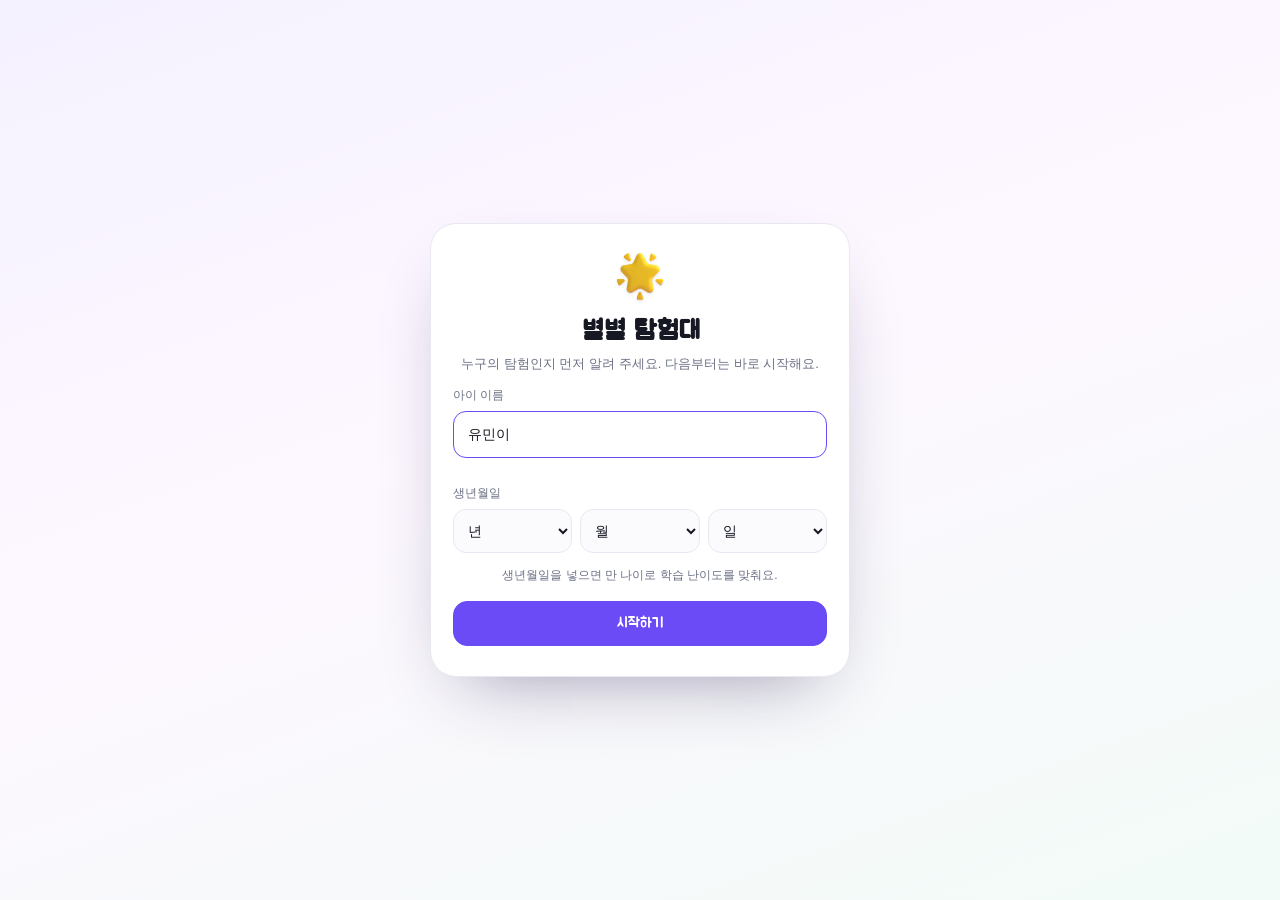
==== commit 5c64d431: "Force-close explore panel on every standard tab switch" ====
--- a/index.html
+++ b/index.html
@@ -9881,6 +9881,6 @@
   });
 })();
 </script>
-<script src="byeol-v2.js?v=2.0.0-11"></script>
+<script src="byeol-v2.js?v=2.0.0-10"></script>
 </body>
 </html>
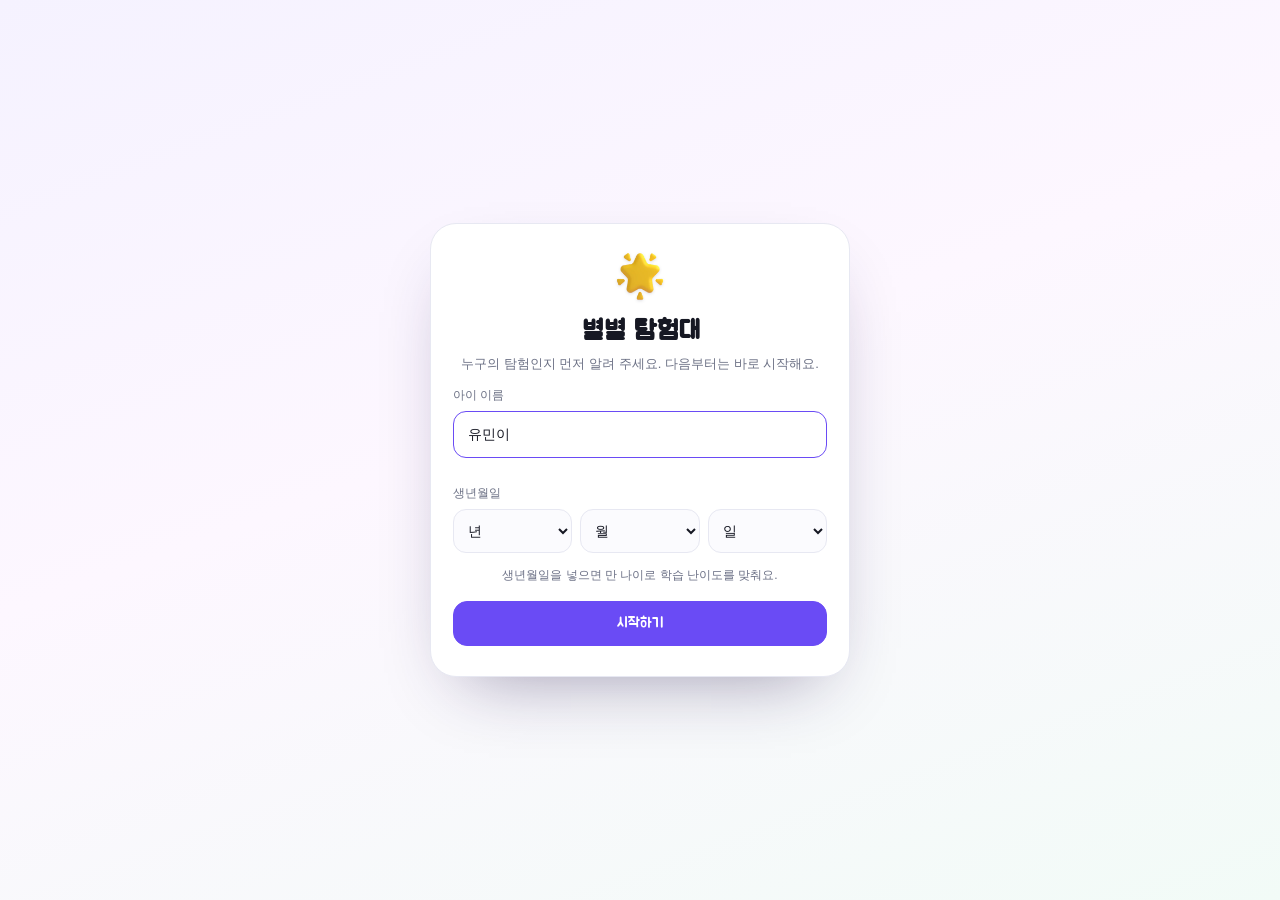
==== commit e3dbfa99: "Bust cache for explore panel visibility fix" ====
--- a/index.html
+++ b/index.html
@@ -9881,6 +9881,6 @@
   });
 })();
 </script>
-<script src="byeol-v2.js?v=2.0.0-10"></script>
+<script src="byeol-v2.js?v=2.0.0-11"></script>
 </body>
 </html>
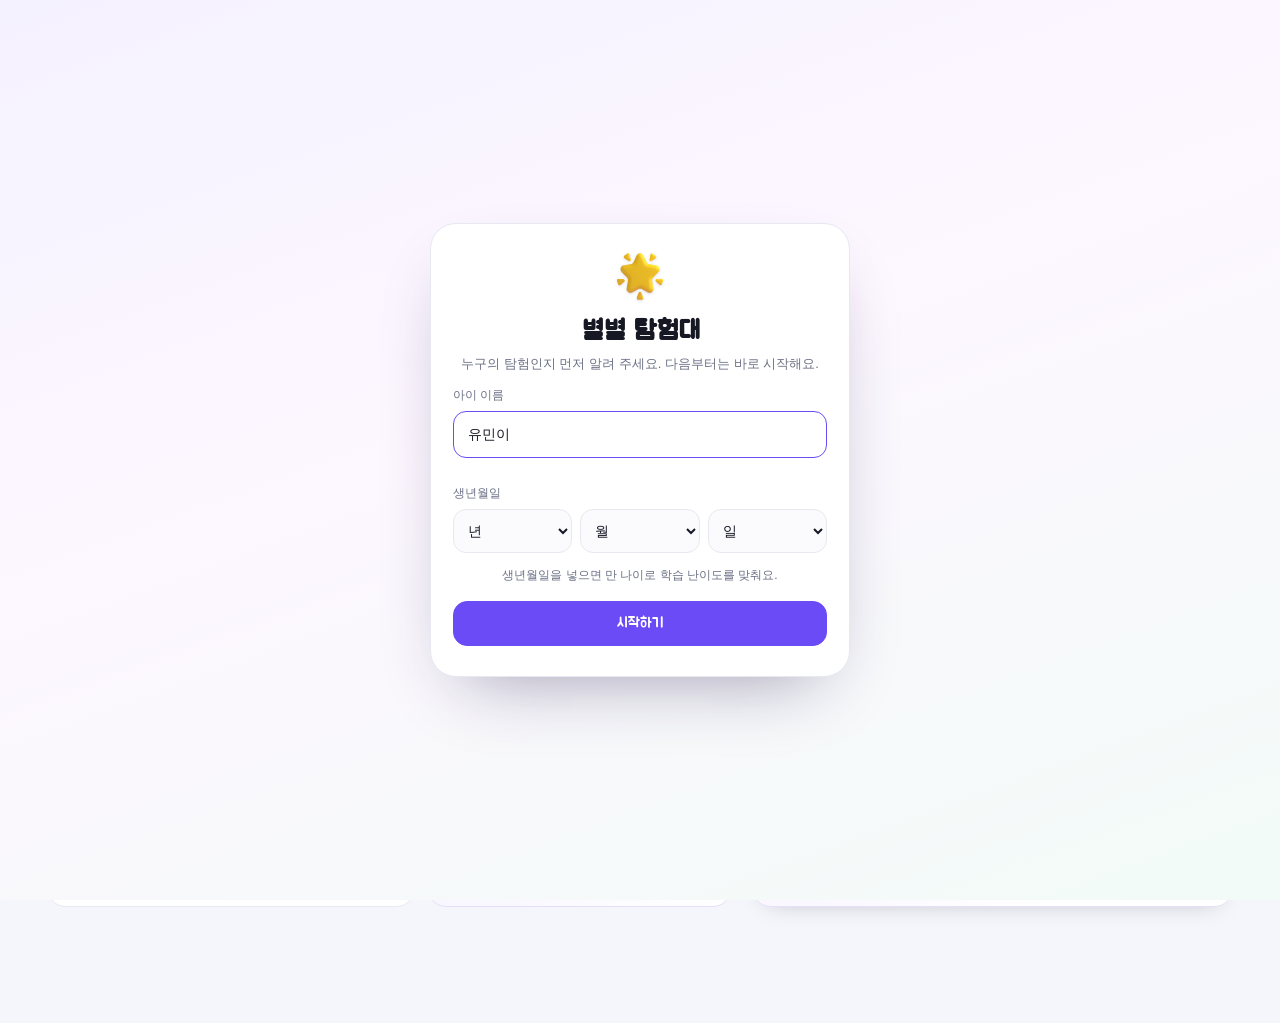
==== commit 37299b53: "Refresh exploration car customization script" ====
--- a/index.html
+++ b/index.html
@@ -1857,8 +1857,8 @@
       </span>
     </div>
     <div class="top-actions">
-      <button class="top-adult" id="homeDrawerBtn" type="button" aria-label="어른용 앱 서랍 열기 · 보호자 확인 필요">
-        <span aria-hidden="true">🔒</span><b>앱 서랍</b>
+      <button class="top-adult" id="parentBtn" type="button" aria-label="보호자 메뉴 열기">
+        <span aria-hidden="true">🔒</span><b>보호자</b>
       </button>
       <div class="star-pill" id="starPill" title="지금 쓸 수 있는 별">
         <span aria-hidden="true">⭐</span><b id="starCount">0</b><span class="unit">개</span>
@@ -2096,7 +2096,6 @@
     <button class="tab" type="button" data-tab="learn"><span aria-hidden="true">📚</span><b>학습</b></button>
     <button class="tab" type="button" data-tab="board"><span aria-hidden="true">🌟</span><b>별 지도</b></button>
     <button class="tab" type="button" data-tab="shop"><span aria-hidden="true">🎟️</span><b>소원 쿠폰</b></button>
-    <button class="tab" type="button" data-tab="guardian"><span aria-hidden="true">🔒</span><b>보호자</b></button>
   </div>
 </nav>
 
@@ -9881,6 +9880,6 @@
   });
 })();
 </script>
-<script src="byeol-v2.js?v=2.0.0-11"></script>
+<script src="byeol-v2.js?v=2.0.0-12"></script>
 </body>
 </html>
